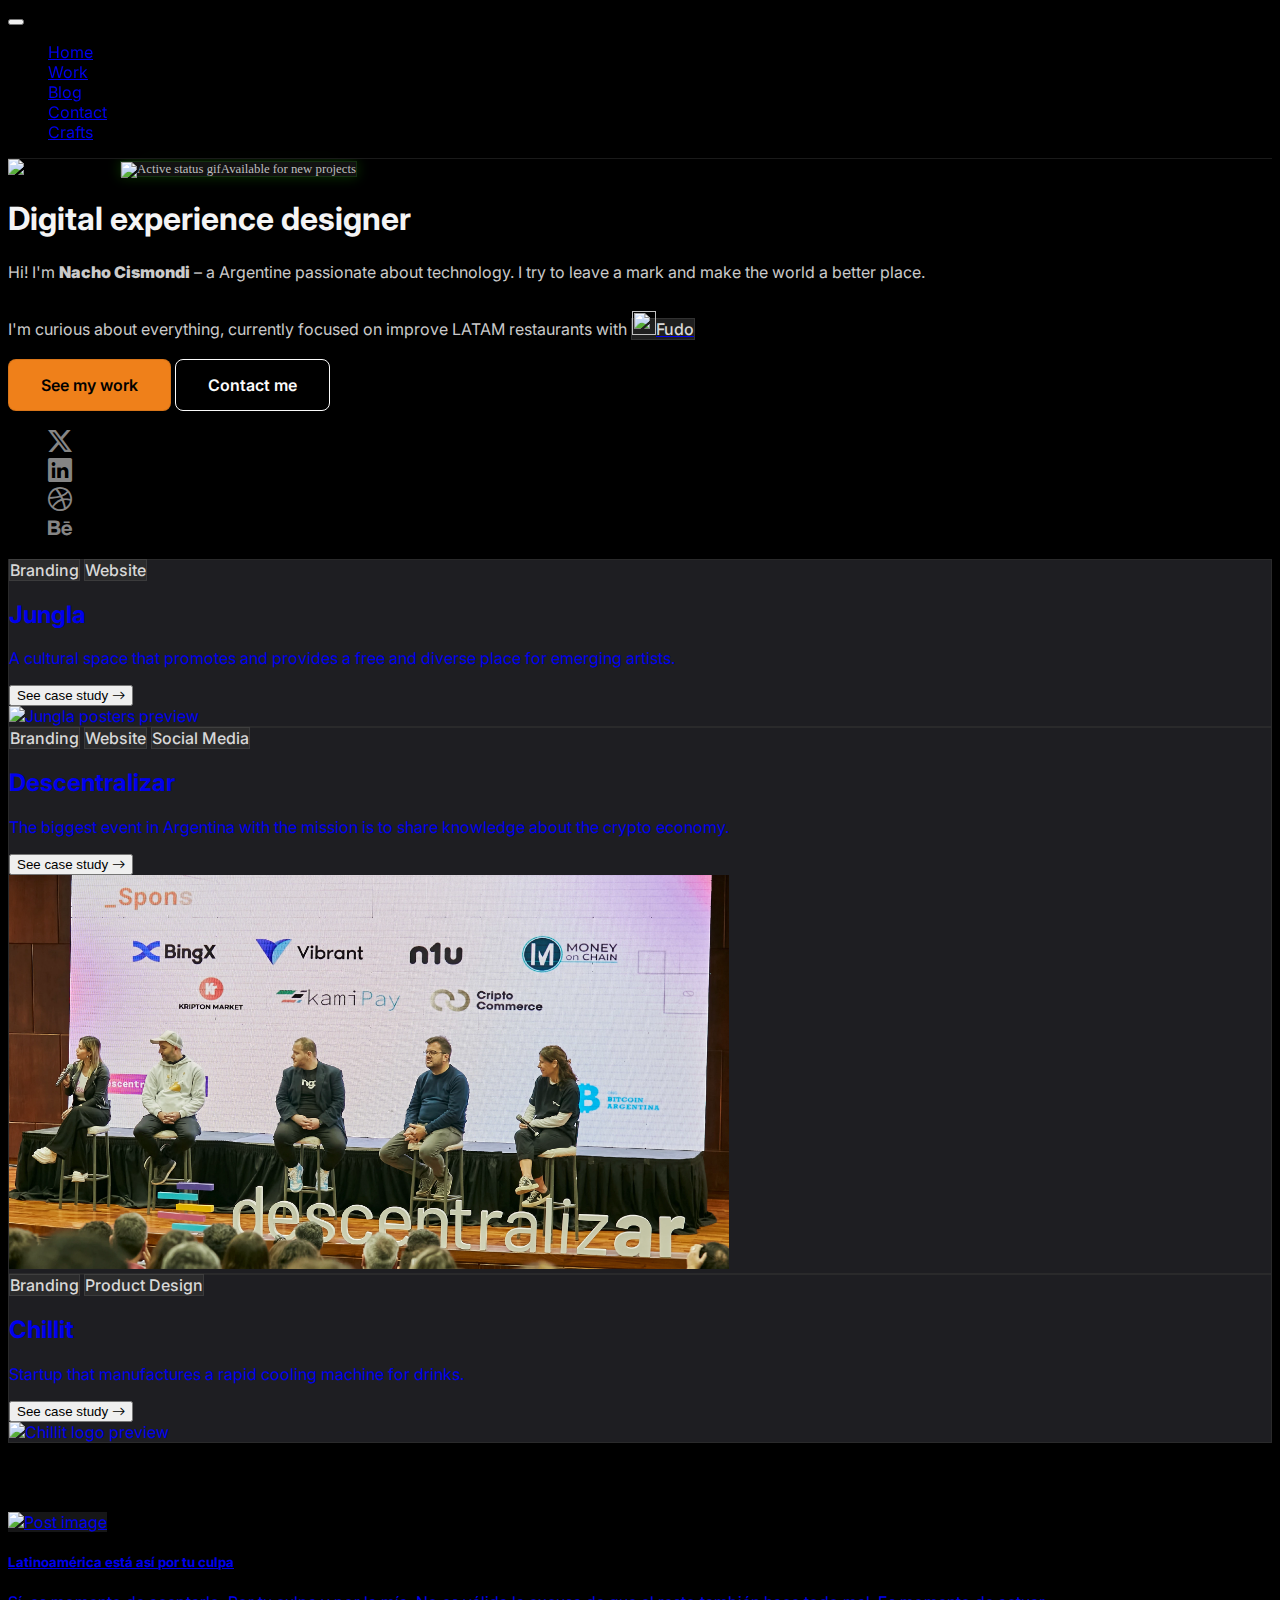
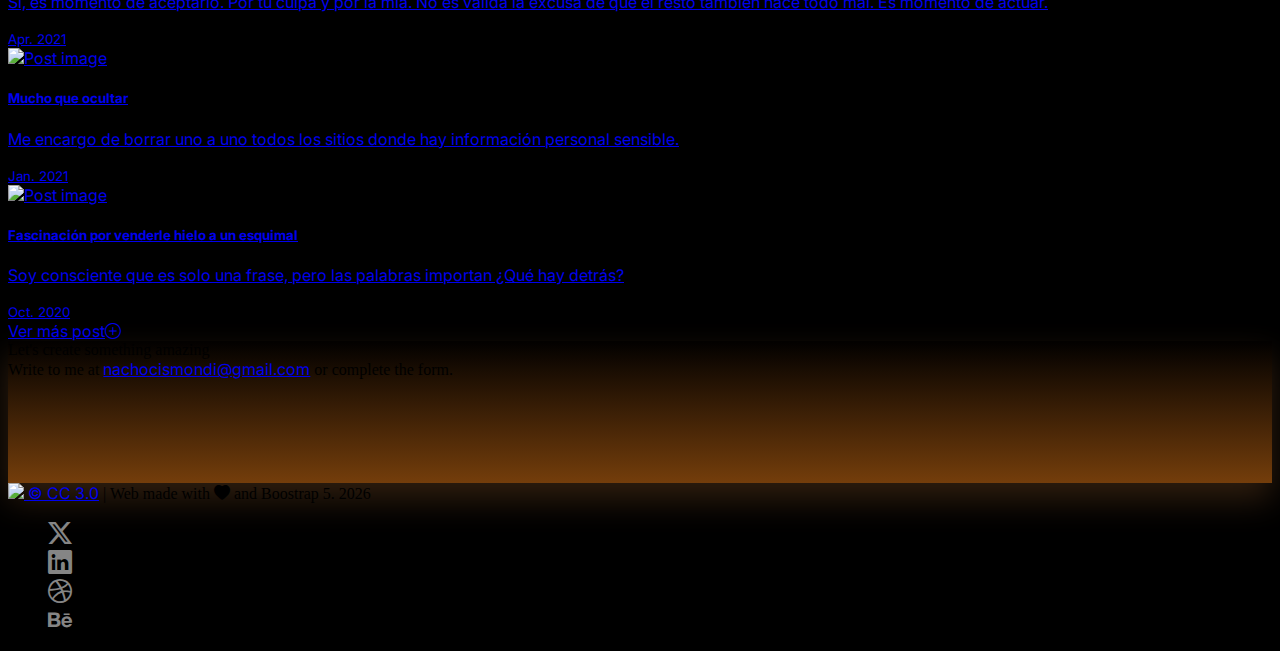
==== index.html @ 0c7e1529 "Add files via upload" ====
<!DOCTYPE html>
<html lang="en-US">
    <head>
        <meta charset="utf-8" hreflang="en"/>
        <meta name="viewport" content="width=device-width, initial-scale=1, shrink-to-fit=no" />
        <title>Nacho Cismondi - Digital experience designer</title>
        <meta name="description" content="Here are my most important works as a designer. Challenges are my weakness." />
        <meta name="author" content="Nacho Cismondi" />
        <meta name="copyright" content="Copyright owner"/>
        <meta name="keywords" content="ignacio cismondi, cismondi, argentine designer, #ef801a, design, portfolio, designer, digital"/>
        <meta name="robots" content="follow"/>
        <link rel="canonical" href="https://nachocismondi.com" />

        <!--
        * Main HTML
        * By nachocismondi.com. Powered by Boostrap 5.0
        * Cismondi Holdings -->

        <!-- Facebook Meta Tags -->
        <meta property="og:url" content="https://nachocismondi.com">
        <meta property="og:type" content="website">
        <meta property="og:title" content="Nacho Cismondi - Digital experience designer">
        <meta property="og:description" content="Here are my most important works as a designer. Challenges are my weakness.">
        <meta property="og:image" content="https://nachocismondi.com/assets/social-preview.webp">

        <!-- Twitter Meta Tags -->
        <meta name="twitter:card" content="summary_large_image">
        <meta property="twitter:domain" content="nachocismondi.com">
        <meta property="twitter:url" content="https://nachocismondi.com/">
        <meta name="twitter:title" content="Nacho Cismondi - Digital experience designer">
        <meta name="twitter:description" content="Here are my most important works as a designer. Challenges are my weakness.">
        <meta name="twitter:image" content="https://nachocismondi.com/assets/social-preview.webp">

        <!-- Favicon-->
        <link rel="icon" type="image/x-icon" href="assets/favicon.ico" />

        <!-- Bootstrap icons-->
        <link href="https://cdn.jsdelivr.net/npm/bootstrap-icons@1.11.3/font/bootstrap-icons.css" rel="stylesheet" />
        
        <!-- Main CSS-->
        <link href="css/style.css" rel="stylesheet" />

        <!-- Bootstrap CSS-->
        <link href="css/boostrap-styles.css" rel="stylesheet" />
        
        <!-- Google Fonts -->
        <link href="https://fonts.googleapis.com/css2?family=Inter:wght@100..900&display=swap" rel="stylesheet">

        <!-- CSS Animations -->
        <link rel="stylesheet" href="https://cdnjs.cloudflare.com/ajax/libs/animate.css/4.1.1/animate.min.css"/>

        <!-- Posthog script -->
        <script>
        !function(t,e){var o,n,p,r;e.__SV||(window.posthog=e,e._i=[],e.init=function(i,s,a){function g(t,e){var o=e.split(".");2==o.length&&(t=t[o[0]],e=o[1]),t[e]=function(){t.push([e].concat(Array.prototype.slice.call(arguments,0)))}}(p=t.createElement("script")).type="text/javascript",p.async=!0,p.src=s.api_host+"/static/array.js",(r=t.getElementsByTagName("script")[0]).parentNode.insertBefore(p,r);var u=e;for(void 0!==a?u=e[a]=[]:a="posthog",u.people=u.people||[],u.toString=function(t){var e="posthog";return"posthog"!==a&&(e+="."+a),t||(e+=" (stub)"),e},u.people.toString=function(){return u.toString(1)+".people (stub)"},o="capture identify alias people.set people.set_once set_config register register_once unregister opt_out_capturing has_opted_out_capturing opt_in_capturing reset isFeatureEnabled onFeatureFlags getFeatureFlag getFeatureFlagPayload reloadFeatureFlags group updateEarlyAccessFeatureEnrollment getEarlyAccessFeatures getActiveMatchingSurveys getSurveys onSessionId".split(" "),n=0;n<o.length;n++)g(u,o[n]);e._i.push([i,s,a])},e.__SV=1)}(document,window.posthog||[]);
        posthog.init('phc_WKkGTdRhMT3KPXayGdLbpa38yiOBy3oN4IDtMp8TYPx',{api_host:'https://eu.posthog.com'})
        </script>

    </head>

    <body id="home">
        <!-- Responsive navbar-->
        <nav class="navbar navbar-expand-lg navbar-dark fixed-top">
            <div class="container px-5">
                <button class="navbar-toggler" type="button" data-bs-toggle="collapse" data-bs-target="#navbarSupportedContent" aria-controls="navbarSupportedContent" aria-expanded="false" aria-label="Toggle navigation"><span class="navbar-toggler-icon"></span></button>
                <div class="collapse navbar-collapse justify-content-center" id="navbarSupportedContent">
                    <ul class="navbar-nav gap-4">
                        <li class="nav-item"> <a class="nav-link" aria-current="page" href="#home">Home</a></li>
                        <li class="nav-item"><a class="nav-link" href="#work">Work</a></li>
                        <li class="nav-item"><a class="nav-link" href="#blog">Blog</a></li>
                        <li class="nav-item"><a class="nav-link" href="#contact">Contact</a></li>
                        <li class="nav-item"><a class="nav-link" href="crafts.html">Crafts</a></li>
                    </ul>
                </div>
            </div>
        </nav>


    <!-- Hero -->
    <header class="bg-black pt-5 pb-3">
            <div class="container px-5">
                <div class="row gx-4 justify-content-center">
                    <div class="col-md-10 col-lg-7">
                    <div class="text-left mt-5 mb-3">

                        <div class="d-flex flex-row gap-4 d-sm-flex mb-4 animate__animated animate__fadeIn">
                            <img class="rounded-circle" width="40" height="40" src="assets/profile.webp" alt="Profile picture">
                            
                            <span class="chip-available badge d-flex align-items-center py-1 px-3 pe-3 rounded-pill"><img class="rounded-circle me-2" width="16" height="16" src="assets/available.gif" alt="Active status gif">Available for new projects</span>
                        </div>

                        <h1 class="display-6 fw-bolder mb-2 animate__animated animate__fadeIn animate__slow">Digital experience designer</h1>
                        
                        <p class="lead mt-3 mb-4 animate__animated animate__fadeIn animate__slower">Hi! I'm <strong>Nacho Cismondi</strong> – a Argentine passionate about technology. I try to leave a mark and make the world a better place.</br></br>I'm curious about everything, currently focused on improve LATAM restaurants with <a href="https://fu.do" target="blank"><span class="chip-main badge align-items-center rounded-pill"><img class="rounded me-2" width="24" height="24" src="https://fu.do/assets/img/icons/waiters-app-f2caf3b4.svg">Fudo</span></a>
                        </p>

                        <div class="d-grid gap-3 d-sm-flex justify-content-sm-left">
                            <a class="button-primary btn-lg px-4 me-sm-3 p-3 animate__animated animate__fadeIn animate__delay-1s" href="#work">See my work</a>
                            <a class="button-secondary btn-lg px-4 me-sm-3 p-3 animate__animated animate__fadeIn animate__delay-1s" href="#contact">Contact me</a>
                                
                        </div>

                        <div class="mt-4 d-flex flex-column flex-sm-row justify-content-between animate__animated animate__fadeIn animate__delay-1s" id="work">
                              <ul class="social-icons list-unstyled d-flex gap-4">
                                    <li><a href="https://twitter.com/nachocismondi" target="blank"><i class="bi bi-twitter-x"></i></a></li>
                                    <li><a href="https://www.linkedin.com/in/nachocismondi" target="blank"><i class="bi bi-linkedin"></i></a></li>
                                    <li><a href="https://dribbble.com/nachocismondi" target="blank"><i class="bi bi-dribbble"></i></a></li>
                                    <li><a href="https://www.behance.net/nachocismondi" target="blank"><i class="bi bi-behance"></i></a></li>
                              </ul>
                        </div>

                    </div>
                    </div>
                </div>
            </div>
    </header>


    <!-- Work section-->
    <section class="work bg-black pt-1 pb-3">

        <div class="container my-5 col-12 col-md-9 animate__animated animate__fadeIn animate__delay-1s">
            <a href="https://www.behance.net/gallery/94388553/Jungla-Branding-Web" target="blank">
                <div class="card-portfolio-two row p-3 pb-0 pe-lg-0 pt-lg-4 align-items-center rounded-3">
                    <div class="col-lg-6 p-3 pb-sm-5 p-lg-5 pt-lg-3">

                            <span class="chip-secondary badge rounded-pill mb-3">Branding</span>
                            <span class="chip-secondary badge rounded-pill mb-3">Website</span>

                        <h2 class="text-white">Jungla</h2>
                        <p class="text-white-50">A cultural space that promotes and provides a free and diverse place for emerging artists.</p>
                        <button class="button-tertiary btn bg-white d-inline-flex align-items-center" type="button">See case study <i class="bi bi-arrow-right ps-2"></i></button>

                    </div>

                    <div class="col-lg-5 offset-lg-1 p-0 overflow-hidden shadow-lg rounded-3">
                        <img class="rounded-lg-3" src="assets/jungla.webp" alt="Jungla posters preview" width="720">
                    </div>
                </div>
            </a>
        </div>

        <div class="container my-5 col-12 col-md-9">
            <a href="https://www.behance.net/gallery/192966467/Descentralizar-Branding-Web-Social-media" target="blank">
                <div class="card-portfolio-one row p-3 pb-0 pe-lg-0 pt-lg-4 align-items-center rounded-3">
                    <div class="col-lg-6 p-3 pb-sm-5 p-lg-5 pt-lg-3">

                            <span class="chip-secondary badge rounded-pill mb-3">Branding</span>
                            <span class="chip-secondary badge rounded-pill mb-3">Website</span>
                            <span class="chip-secondary badge rounded-pill mb-3">Social Media</span>

                        <h2 class="text-white">Descentralizar</h2>
                        <p class="text-white-50">The biggest event in Argentina with the mission is to share knowledge about the crypto economy.</p>
                        <button class="button-tertiary btn bg-white d-inline-flex align-items-center" type="button">See case study <i class="bi bi-arrow-right ps-2"></i></button>

                    </div>

                    <div class="col-lg-5 offset-lg-1 p-0 overflow-hidden shadow-lg rounded-3">
                        <img class="rounded-lg-3" src="assets/descentralizar.webp" alt="Descentralizar preview" width="720">
                    </div>
                </div>
            </a>
        </div>

        <div class="container my-5 col-12 col-md-9">
            <a href="https://www.behance.net/gallery/93870741/Chill-it" target="blank">
                <div class="card-portfolio-three row p-3 pb-0 pe-lg-0 pt-lg-4 align-items-center rounded-3">
                    <div class="col-lg-6 p-3 pb-sm-5 p-lg-5 pt-lg-3">

                            <span class="chip-secondary badge rounded-pill mb-3">Branding</span>
                            <span class="chip-secondary badge rounded-pill mb-3">Product Design</span>

                        <h2 class="text-white">Chillit</h2>
                        <p class="text-white-50">Startup that manufactures a rapid cooling machine for drinks.</p>
                        <button class="button-tertiary btn bg-white d-inline-flex align-items-center" type="button">See case study <i class="bi bi-arrow-right ps-2"></i></button>

                    </div>

                    <div class="col-lg-5 offset-lg-1 p-0 overflow-hidden shadow-lg rounded-3">
                        <img class="rounded-lg-3" src="assets/chillit.webp" alt="Chillit logo preview" width="720">
                    </div>
                </div>
            </a>
        </div>

    </section>

    <!-- Blog section-->
    <section class="bg-black py-5" id="blog">
        <div class="container col-lg-7 p-4 gap-5 py-md-5 align-items-center">

            <h2 class="display-8 text-white mb-3 text-center">Lastes posts</h2>
            <div class="first-post list-group justify-content-center">
                <a href="https://medium.com/nachocismondi/lationamerica-esta-asi-por-tu-culpa-803229490284" class="bg-black list-group-item list-group-item d-md-flex gap-4 py-4 rounded-3 my-2 border-dark" aria-current="true" target="blank">
                <img src="blog/lationamerica-esta-asi-por-tu-culpa/image-main.webp" width="64px" class="rounded mb-3 mb-md-0" alt="Post image">
                    <div class="d-md-flex gap-2 w-100 justify-content-between">
                        <div>
                            <h5 class="mb-1 text-white">Latinoamérica está así por tu culpa</h5>
                            <p class="mb-0 text-white-50 pb-3 pb-md-0">Sí, es momento de aceptarlo. Por tu culpa y por la mía. No es válida la excusa de que el resto también hace todo mal. Es momento de actuar.</p>
                        </div>
                            <small class="text-white-50 text-nowrap">Apr. 2021</small>
                    </div>
                </a>
            </div>


            <div class="list-post list-group justify-content-center">
                <a href="https://medium.com/nachocismondi/mucho-que-ocultar-5b85ef57cfa9" class="bg-black list-group-item list-group-item d-md-flex gap-4 py-4 rounded-3 my-2 border-dark" aria-current="true" target="blank">
                <img src="blog/mucho-que-ocultar/image-main.webp" width="64px" class="rounded mb-3 mb-md-0" alt="Post image">
                    <div class="d-md-flex gap-2 w-100 justify-content-between">
                        <div>
                            <h5 class="mb-1 text-white">Mucho que ocultar</h5>
                            <p class="mb-0 text-white-50 pb-3 pb-md-0">Me encargo de borrar uno a uno todos los sitios donde hay información personal sensible.</p>
                        </div>
                            <small class="text-white-50 text-nowrap">Jan. 2021</small>
                    </div>
                </a>
            </div>


            <div class="list-post list-group justify-content-center">
                <a href="https://medium.com/nachocismondi/fascinacion-por-vender-hielo-a-un-esquimal-e460b52831b7" class="bg-black list-group-item list-group-item d-md-flex gap-4 py-4 rounded-3 my-2 border-dark" aria-current="true" target="blank">
                <img src="blog/venderle-hielo-a-esquimal/image-main.webp" width="64px" class="rounded mb-3 mb-md-0" alt="Post image">
                    <div class="d-md-flex gap-2 w-100 justify-content-between">
                        <div>
                            <h5 class="mb-1 text-white">Fascinación por venderle hielo a un esquimal</h5>
                            <p class="mb-0 text-white-50 pb-3 pb-md-0">Soy consciente que es solo una frase, pero las palabras importan ¿Qué hay detrás?</p>
                        </div>
                            <small class="text-white-50 text-nowrap">Oct. 2020</small>
                    </div>
                </a>
            </div>

        </div>
            <div class="col text-center">
                <a id="contact" class="link-secondary text-secondary" href="https://medium.com/nachocismondi" target="blank">Ver más post<i class="bi bi-plus-circle ms-2"></i></a>
            </div>

    </section>

    <section class="contact">
        <div class="container col-lg-12 p-4 gap-4 py-5 align-items-center justify-content-center">
             <aside class="contact-cta rounded-3 p-4 p-sm-5 mb-5">
                        <div class="d-flex align-items-center justify-content-between flex-column flex-xl-row text-center text-xl-start">
                            <div class="mb-4 mb-xl-0">
                                <div class="fs-3 fw-bold text-white">Let's create something amazing</div>
                                <div class="text-white-50">Write to me at <a class="text-white-50" href="mailto:nachocismondi@gmail.com">nachocismondi@gmail.com</a> or complete the form.</div>
                        </div>
                            <div class="col-12 col-md-10 col-lg-6">
                            <iframe data-tally-src="https://tally.so/embed/nrAYxX?alignLeft=1&hideTitle=1&transparentBackground=1&dynamicHeight=1" loading="lazy" width="100%" height="100" frameborder="0" marginheight="0" marginwidth="0" title="Contact"></iframe><script>var d=document,w="https://tally.so/widgets/embed.js",v=function(){"undefined"!=typeof Tally?Tally.loadEmbeds():d.querySelectorAll("iframe[data-tally-src]:not([src])").forEach((function(e){e.src=e.dataset.tallySrc}))};if("undefined"!=typeof Tally)v();else if(d.querySelector('script[src="'+w+'"]')==null){var s=d.createElement("script");s.src=w,s.onload=v,s.onerror=v,d.body.appendChild(s);}</script>
                            <style type="text/css">.jrOEWo, .tally-powered {
    display: none !important;
}</style>

                            </div>
                        </div>
                </aside>
        </div>
    </section>


    <!-- Contact section-->
    <div class="container">
        <footer class="d-flex flex-wrap justify-content-between align-items-center py-3 my-4 border-top">

                <div class="col-md-10 d-flex align-items-center">
                  <a href="/" class="mb-3 me-3 mb-md-0 text-body-secondary text-decoration-none lh-1">
                    <img src="assets/logo.svg" height="48px">
                  </a>
                  <span class="mb-3 mb-md-0 text-white-50"><a href="https://creativecommons.org/licenses/by/3.0/" targer="blank" class="text-white-50">© CC 3.0</a> | Web made with <i class="bi bi-heart-fill"></i> and Boostrap 5. <script>document.write(new Date().getFullYear());</script>
                  </span>
                </div>

                <ul class="social-icons list-unstyled d-flex gap-4">
                    <li><a href="https://twitter.com/nachocismondi" target="blank"><i class="bi bi-twitter-x"></i></a></li>
                    <li><a href="https://www.linkedin.com/in/nachocismondi" target="blank"><i class="bi bi-linkedin"></i></a></li>
                    <li><a href="https://dribbble.com/nachocismondi" target="blank"><i class="bi bi-dribbble"></i></a></li>
                    <li><a href="https://www.behance.net/nachocismondi" target="blank"><i class="bi bi-behance"></i></a></li>
                </ul>

        </footer>
    </div>


        <!-- Core JS (with Popper)-->
        <script src="js/scripts.js"></script>

        <!-- Bootstrap core JS-->
        <script src="https://cdn.jsdelivr.net/npm/@popperjs/core@2.11.8/dist/umd/popper.min.js" integrity="sha384-I7E8VVD/ismYTF4hNIPjVp/Zjvgyol6VFvRkX/vR+Vc4jQkC+hVqc2pM8ODewa9r" crossorigin="anonymous"></script>

        <script src="https://cdn.jsdelivr.net/npm/bootstrap@5.3.2/dist/js/bootstrap.min.js" integrity="sha384-BBtl+eGJRgqQAUMxJ7pMwbEyER4l1g+O15P+16Ep7Q9Q+zqX6gSbd85u4mG4QzX+" crossorigin="anonymous"></script>

    </body>
</html>
---- css/style.css ----
@charset "UTF-8";

/*!
 * Main CSS
 * By nachocismondi.com
 * Cismondi Holdings
 */

h1, h2, h3, h4, h5, h6, p, a {
    font-family: 'Inter', sans-serif;
}

strong {
    font-weight: 900;
}

body {
    background-color: #000 !important;
}

/*! Menu style */
.navbar {
    backdrop-filter: blur(15px);
    -webkit-backdrop-filter: blur(15px);
    transform: translate3d(0, 0, 0);
    border-bottom: 1px solid rgba(255, 255, 255, .1);
    background-color: rgba(0, 0, 0, .7);
}

.chip-available {
    background: rgba(44, 44, 46, .4);
    border: 1px solid rgba(32, 166, 10, .2);
    -webkit-box-shadow: 0px 0px 13px 0px rgba(32, 166, 10, .3);
    -moz-box-shadow: 0px 0px 13px 0px rgba(32, 166, 10, .3);
    box-shadow: 0px 0px 13px 0px rgba(32, 166, 10, .3);
    font-size: 0.80em !important;
    color: #bebebe !important;
    font-weight: 500 !important;
}

.chip-main {
    background: rgba(52, 52, 52, .6);
    border: 1px solid rgba(152, 152, 152, .15);
    color: #d8d8d8 !important;
    font-weight: 500 !important;
    transition: background-color .3s ease-in-out;
}

.chip-main:hover {
    background: rgba(152, 152, 152, .4);
    transition: background-color .3s ease-in-out;
}

.chip-secondary {
    background: rgba(52, 52, 52, .6);
    border: 1px solid rgba(152, 152, 152, .15);
    color: #d8d8d8 !important;
    font-weight: 500 !important;
}

header h1 {
    color: #f4f4f5;
}

header p {
    color: #cacaca;
    line-height: 1.6;
}

.button-primary {
    background-color: #ef801a;
    border: 1px solid rgba(183, 100, 24, .4);
    color: #000;
    padding: 15px 32px;
    text-align: center;
    text-decoration: none;
    display: inline-block;
    font-size: 16px;
    border-radius: 8px;
    font-weight: 600;

  /*! Shadow style box-shadow: inset 0px 4px 4px 0px hsla(0,0%,100%,.2);n*/

    transition: color .8s ease-in-out,
                background-color .8s ease-in-out,
                border-color .8s ease-in-out,
                box-shadow .8s ease-in-out;
}


.button-primary:hover {
    background-color: #ff8b21;
    border: 1px solid rgba(183, 100, 24, .4);
    color: #000;
    text-decoration: none;
    box-shadow: inset 0px 4px 4px 0px hsla(0,0%,100%,.2);

    box-shadow: 0px 0px 32px 0px rgba(245, 156, 76, .5);
    -webkit-box-shadow: 0px 0px 32px 0px rgba(245, 156, 76, .5);
    -moz-box-shadow: 0px 0px 32px 0px rgba(245, 156, 76, .5);

    transition: color .3s ease-in-out,
                background-color .3s ease-in-out,
                border-color .3s ease-in-out,
                box-shadow .3s ease-in-out;          
}

.button-secondary {
    background-color: none;
    border: 1px solid #fbfbfb;
    color: #fbfbfb;
    font-weight: 600;
    padding: 15px 32px;
    text-align: center;
    text-decoration: none;
    display: inline-block;
    font-size: 1em;
    border-radius: 8px;
    transition: color .8s ease-in-out,
        background-color .8s ease-in-out,
        border-color .8s ease-in-out,
        box-shadow .8s ease-in-out;
}

.button-secondary:hover {
    background-color: #fbfbfb;
    border: 1px solid #f1f1f1;
    color: #000;
    font-weight: 600;
    padding: 15px 32px;
    text-align: center;
    text-decoration: none;
    display: inline-block;
    font-size: 1em;
    border-radius: 8px;
    transition: color .3s ease-in-out,
        background-color .3s ease-in-out,
        border-color .3s ease-in-out,
        box-shadow .3s ease-in-out;
    -webkit-box-shadow: 0px 0px 20px 0px rgba(152, 152, 152, .7);
    -moz-box-shadow: 0px 0px 20px 0px rgba(152, 152, 152, .7);
    box-shadow: 0px 0px 20px 0px rgba(152, 152, 152, .7);
}

.button-tertiary:hover {
    color: #212529 !important;
}

.card-quote {
    background-color: #ef801a !important;
    text-decoration: none;
    transition: box-shadow .8s ease-in-out;  
}

.card-quote:hover {
    background-color: #ef801a !important;
    text-decoration: none;
    box-shadow: inset 0px 4px 4px 0px hsla(0,0%,100%,.2);

    box-shadow: 0px 0px 32px 0px rgba(245, 156, 76, .5);
    -webkit-box-shadow: 0px 0px 32px 0px rgba(245, 156, 76, .5);
    -moz-box-shadow: 0px 0px 32px 0px rgba(245, 156, 76, .5);

    transition: box-shadow .3s ease-in-out;   
}

.work a {
    text-decoration: none;
}

.card-portfolio-one {
    background-color: #1e1e22;
    border: 1px solid #2a2a2b;
    transition: background-color .3s ease-in-out,
        box-shadow .8s ease-in-out,
        transform .8s ease-in-out,
        border .8s ease-in-out;
}

.card-portfolio-one:hover {
    background-color: #202225;
    border: 1px solid rgba(82, 44, 103, .3);
    transform: translate(0, -10px);
    transition: background-color .3s ease-in-out,
        box-shadow .3s ease-in-out,
        transform .3s ease-in-out,
        border .3s ease-in-out;
    -webkit-box-shadow: 0px 0px 20px 0px rgba(179, 57, 246, .2);
    -moz-box-shadow: 0px 0px 20px 0px rgba(179, 57, 246, .2);
    box-shadow: 0px 0px 32px 8px rgba(179, 57, 246, .2);
}

.card-portfolio-two {
    background-color: #1e1e22;
    border: 1px solid #2a2a2b;
    transition: background-color .3s ease-in-out,
        box-shadow .8s ease-in-out,
        transform .8s ease-in-out,
        border .8s ease-in-out;
}

.card-portfolio-two:hover {
    background-color: #202225;
    border: 1px solid rgba(116, 34, 23, .2);
    transform: translate(0, -10px);
    transition: background-color .3s ease-in-out,
        box-shadow .3s ease-in-out,
        transform .3s ease-in-out,
        border .3s ease-in-out;
    -webkit-box-shadow: 0px 0px 20px 0px rgba(225, 53, 29, .2);
    -moz-box-shadow: 0px 0px 20px 0px rgba(225, 53, 29, .2);
    box-shadow: 0px 0px 32px 8px rgba(225, 53, 29, .2);
}

.card-portfolio-three {
    background-color: #1e1e22;
    border: 1px solid #2a2a2b;
    transition: background-color .3s ease-in-out,
        box-shadow .8s ease-in-out,
        transform .8s ease-in-out,
        border .8s ease-in-out;
}

.card-portfolio-three:hover {
    background-color: #202225;
    border: 1px solid rgba(20, 67, 109, .3);
    transform: translate(0, -10px);
    transition: background-color .3s ease-in-out,
        box-shadow .3s ease-in-out,
        transform .3s ease-in-out,
        border .3s ease-in-out;
    -webkit-box-shadow: 0px 0px 20px 0px rgba(10, 175, 152, .2);
    -moz-box-shadow: 0px 0px 20px 0px rgba(199, 175, 152, .2);
    box-shadow: 0px 0px 32px 8px rgb(44, 144, 218, .2);
}

.social-icons a {
    color: #858585 !important;
    font-size: 1.5rem;
    transition: color .8s ease-in-out;
}

.social-icons a:hover {
    color: #f1f1f1 !important;
    font-size: 1.5rem;
    transition: color .3s ease-in-out;
}


/*! Blog list */
.first-post a {
    background-color: #161617 !important;
    transition: background-color .3s ease-in-out;
}

.first-post a:hover {
    background-color: #202023 !important;
    transition: background-color .3s ease-in-out;
}

.first-post img {
width: 64px; 
height: 64px; 
object-fit: cover;
object-position: 50% 25%; 
}

.list-post a {
    background-color: #000 !important;
    transition: background-color .3s ease-in-out;
}

.list-post a:hover {
    background-color: #202023 !important;
    transition: background-color .3s ease-in-out;
}

.list-post img {
width: 64px; 
height: 64px; 
object-fit: cover;
object-position: 50% 25%; 
}


/*! Blog post */
.rounded-img {
border-radius: 15px;
}

.highlight {
background-color: #ffcc00;
font-weight: bold;
}

.post-content {
padding: 20px;
}

.contact-cta {
background: rgb(3,1,0);
background: linear-gradient(180deg, rgba(3,1,0,1) 1%, rgba(145,77,14,.8) 100%);
box-shadow: 0px 16px 32px 0px rgba(245, 156, 76, .2);
-webkit-box-shadow: 0px 16px 32px 0px rgba(245, 156, 76, .2);
-moz-box-shadow: 0px 16px 32px 0px rgba(245, 156, 76, .2);
}
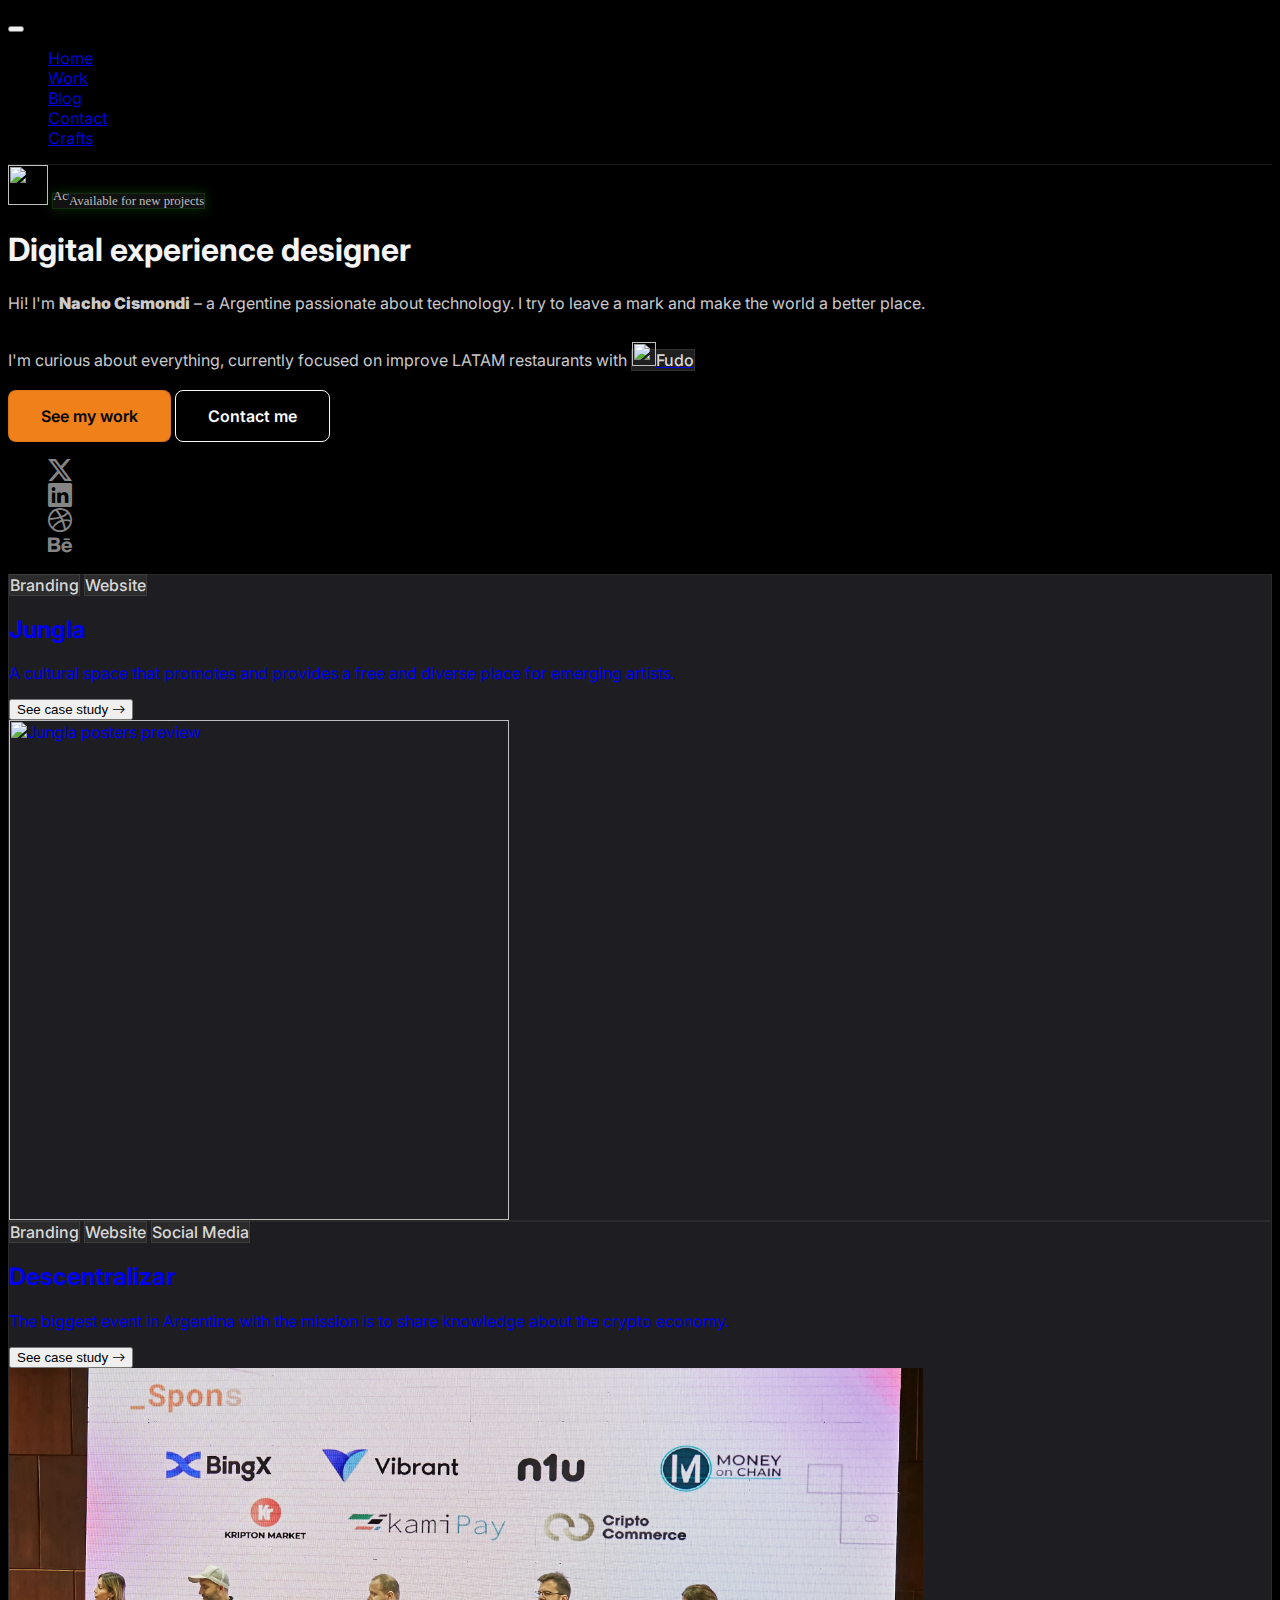
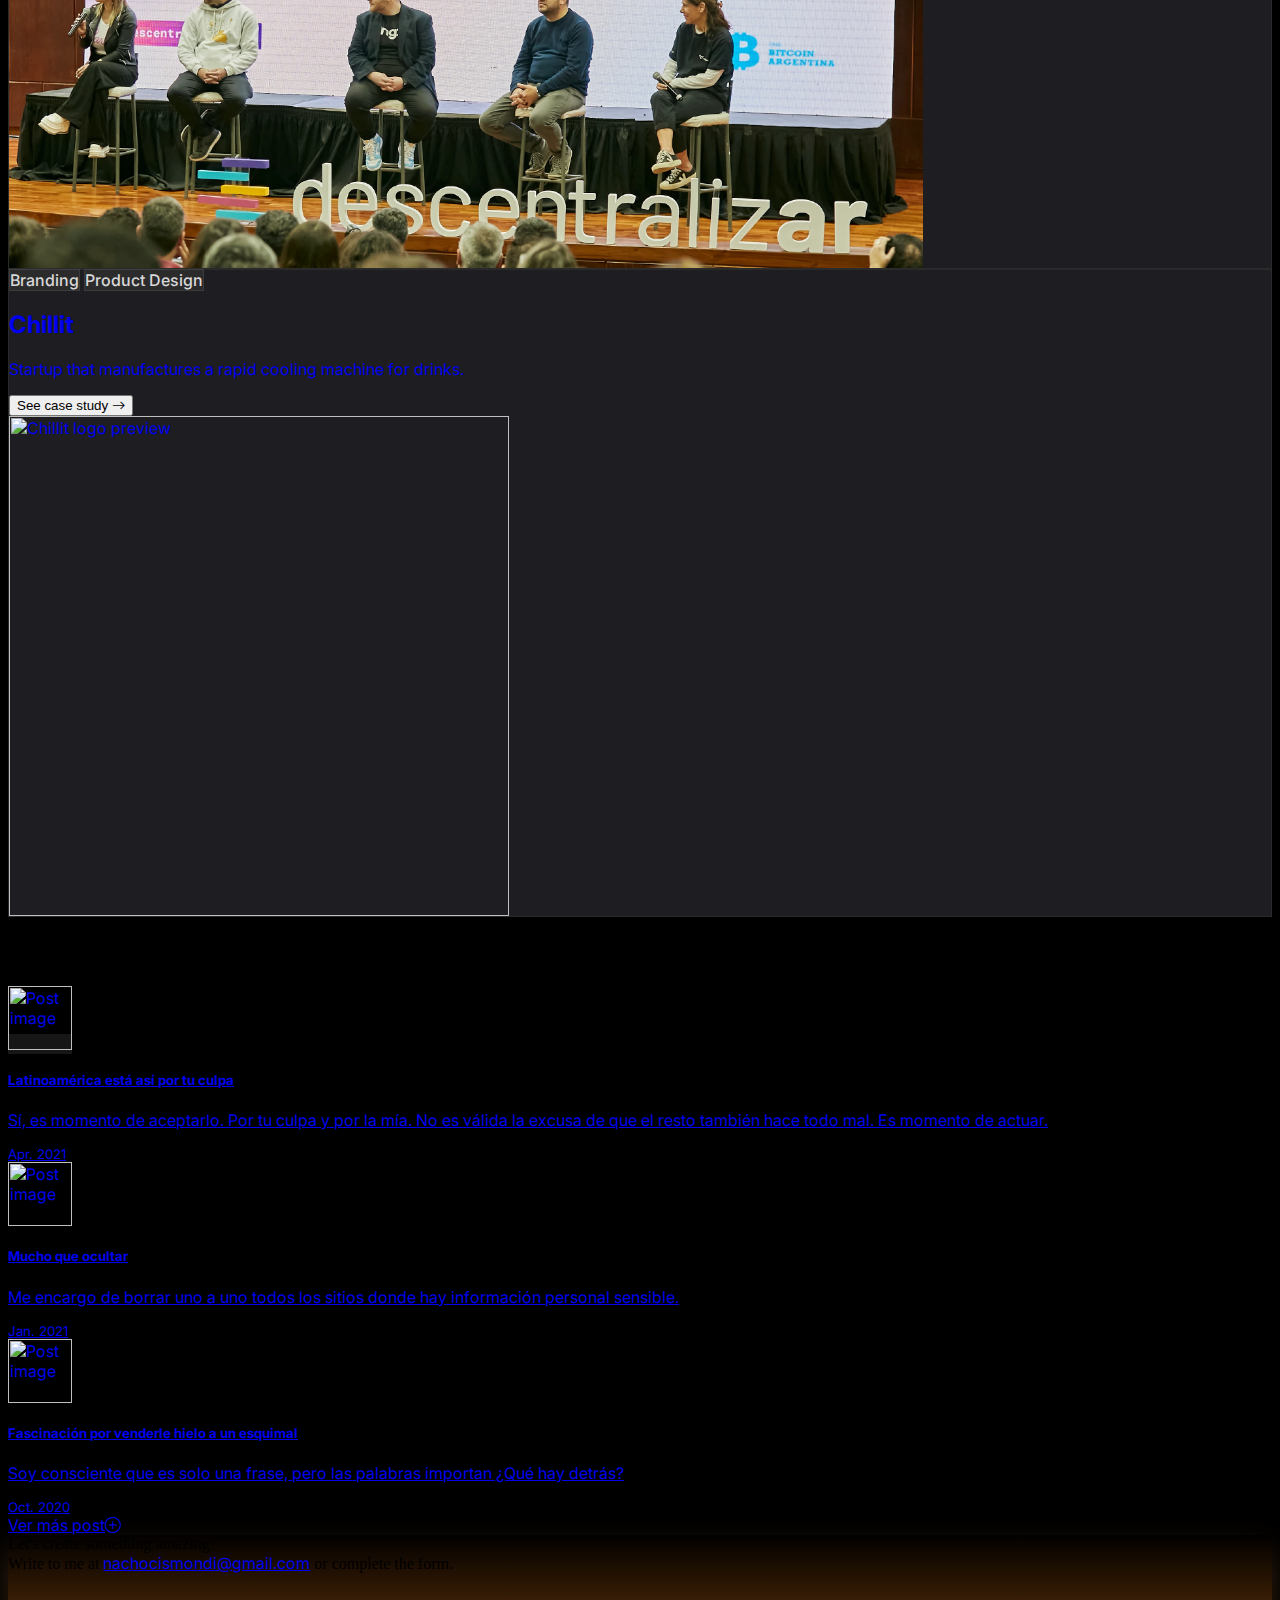
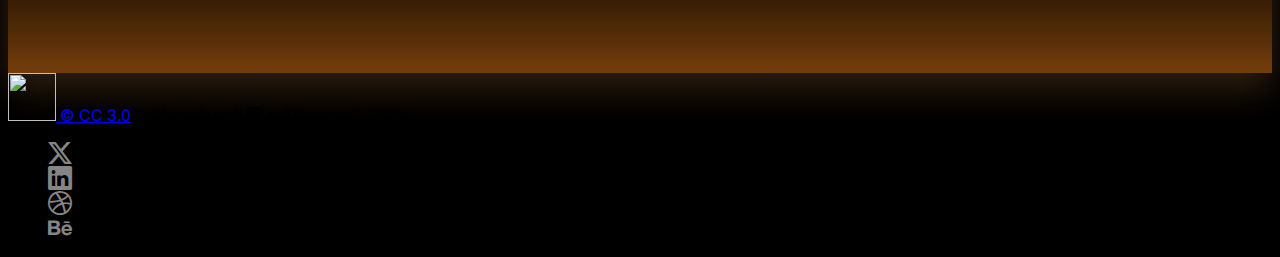
==== commit ec3584dd: "Add files via upload" ====
--- a/index.html
+++ b/index.html
@@ -1,4 +1,4 @@
-<!DOCTYPE html>
+x|x|<!DOCTYPE html>
 <html lang="en-US">
     <head>
         <meta charset="utf-8" hreflang="en"/>
@@ -79,7 +79,7 @@
     <header class="bg-black pt-5 pb-3">
             <div class="container px-5">
                 <div class="row gx-4 justify-content-center">
-                    <div class="col-md-10 col-lg-7">
+                    <div class="col-md-10 col-lg-10 col-xl-7">
                     <div class="text-left mt-5 mb-3">
 
                         <div class="d-flex flex-row gap-4 d-sm-flex mb-4 animate__animated animate__fadeIn">
@@ -118,10 +118,10 @@
     <!-- Work section-->
     <section class="work bg-black pt-1 pb-3">
 
-        <div class="container my-5 col-12 col-md-9 animate__animated animate__fadeIn animate__delay-1s">
+        <div class="container my-5 col-12 col-lg-12 animate__animated animate__fadeIn animate__delay-1s">
             <a href="https://www.behance.net/gallery/94388553/Jungla-Branding-Web" target="blank">
-                <div class="card-portfolio-two row p-3 pb-0 pe-lg-0 pt-lg-4 align-items-center rounded-3">
-                    <div class="col-lg-6 p-3 pb-sm-5 p-lg-5 pt-lg-3">
+                <div class="card-portfolio-two row p-3 pb-0 pe-lg-0 p-lg-4 align-items-center rounded-3">
+                    <div class="col-lg-5 p-3 pb-sm-5 p-lg-5 pt-lg-3">
 
                             <span class="chip-secondary badge rounded-pill mb-3">Branding</span>
                             <span class="chip-secondary badge rounded-pill mb-3">Website</span>
@@ -132,17 +132,17 @@
 
                     </div>
 
-                    <div class="col-lg-5 offset-lg-1 p-0 overflow-hidden shadow-lg rounded-3">
-                        <img class="rounded-lg-3" src="assets/jungla.webp" alt="Jungla posters preview" width="720">
+                    <div class="col-lg-7 p-0 overflow-hidden shadow-lg rounded-3">
+                        <img class="rounded-lg-3" src="assets/jungla.webp" alt="Jungla posters preview" height="500">
                     </div>
                 </div>
             </a>
         </div>
 
-        <div class="container my-5 col-12 col-md-9">
+        <div class="container my-5 col-12 col-lg-12">
             <a href="https://www.behance.net/gallery/192966467/Descentralizar-Branding-Web-Social-media" target="blank">
-                <div class="card-portfolio-one row p-3 pb-0 pe-lg-0 pt-lg-4 align-items-center rounded-3">
-                    <div class="col-lg-6 p-3 pb-sm-5 p-lg-5 pt-lg-3">
+                <div class="card-portfolio-one row p-3 pb-0 pe-lg-0 p-lg-4 align-items-center rounded-3">
+                    <div class="col-lg-5 p-3 pb-sm-5 p-lg-5 pt-lg-3">
 
                             <span class="chip-secondary badge rounded-pill mb-3">Branding</span>
                             <span class="chip-secondary badge rounded-pill mb-3">Website</span>
@@ -154,16 +154,16 @@
 
                     </div>
 
-                    <div class="col-lg-5 offset-lg-1 p-0 overflow-hidden shadow-lg rounded-3">
-                        <img class="rounded-lg-3" src="assets/descentralizar.webp" alt="Descentralizar preview" width="720">
+                    <div class="col-lg-7 p-0 overflow-hidden shadow-lg rounded-3">
+                        <img class="rounded-lg-3" src="assets/descentralizar.webp" alt="Descentralizar preview" height="500" style="object-fit: cover;">
                     </div>
                 </div>
             </a>
         </div>
 
-        <div class="container my-5 col-12 col-md-9">
+        <div class="container my-5 col-12 col-lg-12">
             <a href="https://www.behance.net/gallery/93870741/Chill-it" target="blank">
-                <div class="card-portfolio-three row p-3 pb-0 pe-lg-0 pt-lg-4 align-items-center rounded-3">
+                <div class="card-portfolio-three row p-3 pb-0 pe-lg-0 p-lg-4 align-items-center rounded-3">
                     <div class="col-lg-6 p-3 pb-sm-5 p-lg-5 pt-lg-3">
 
                             <span class="chip-secondary badge rounded-pill mb-3">Branding</span>
@@ -175,8 +175,8 @@
 
                     </div>
 
-                    <div class="col-lg-5 offset-lg-1 p-0 overflow-hidden shadow-lg rounded-3">
-                        <img class="rounded-lg-3" src="assets/chillit.webp" alt="Chillit logo preview" width="720">
+                    <div class="col-lg-7 p-0 overflow-hidden shadow-lg rounded-3">
+                        <img class="rounded-lg-3" src="assets/chillit.webp" alt="Chillit logo preview" height="500">
                     </div>
                 </div>
             </a>
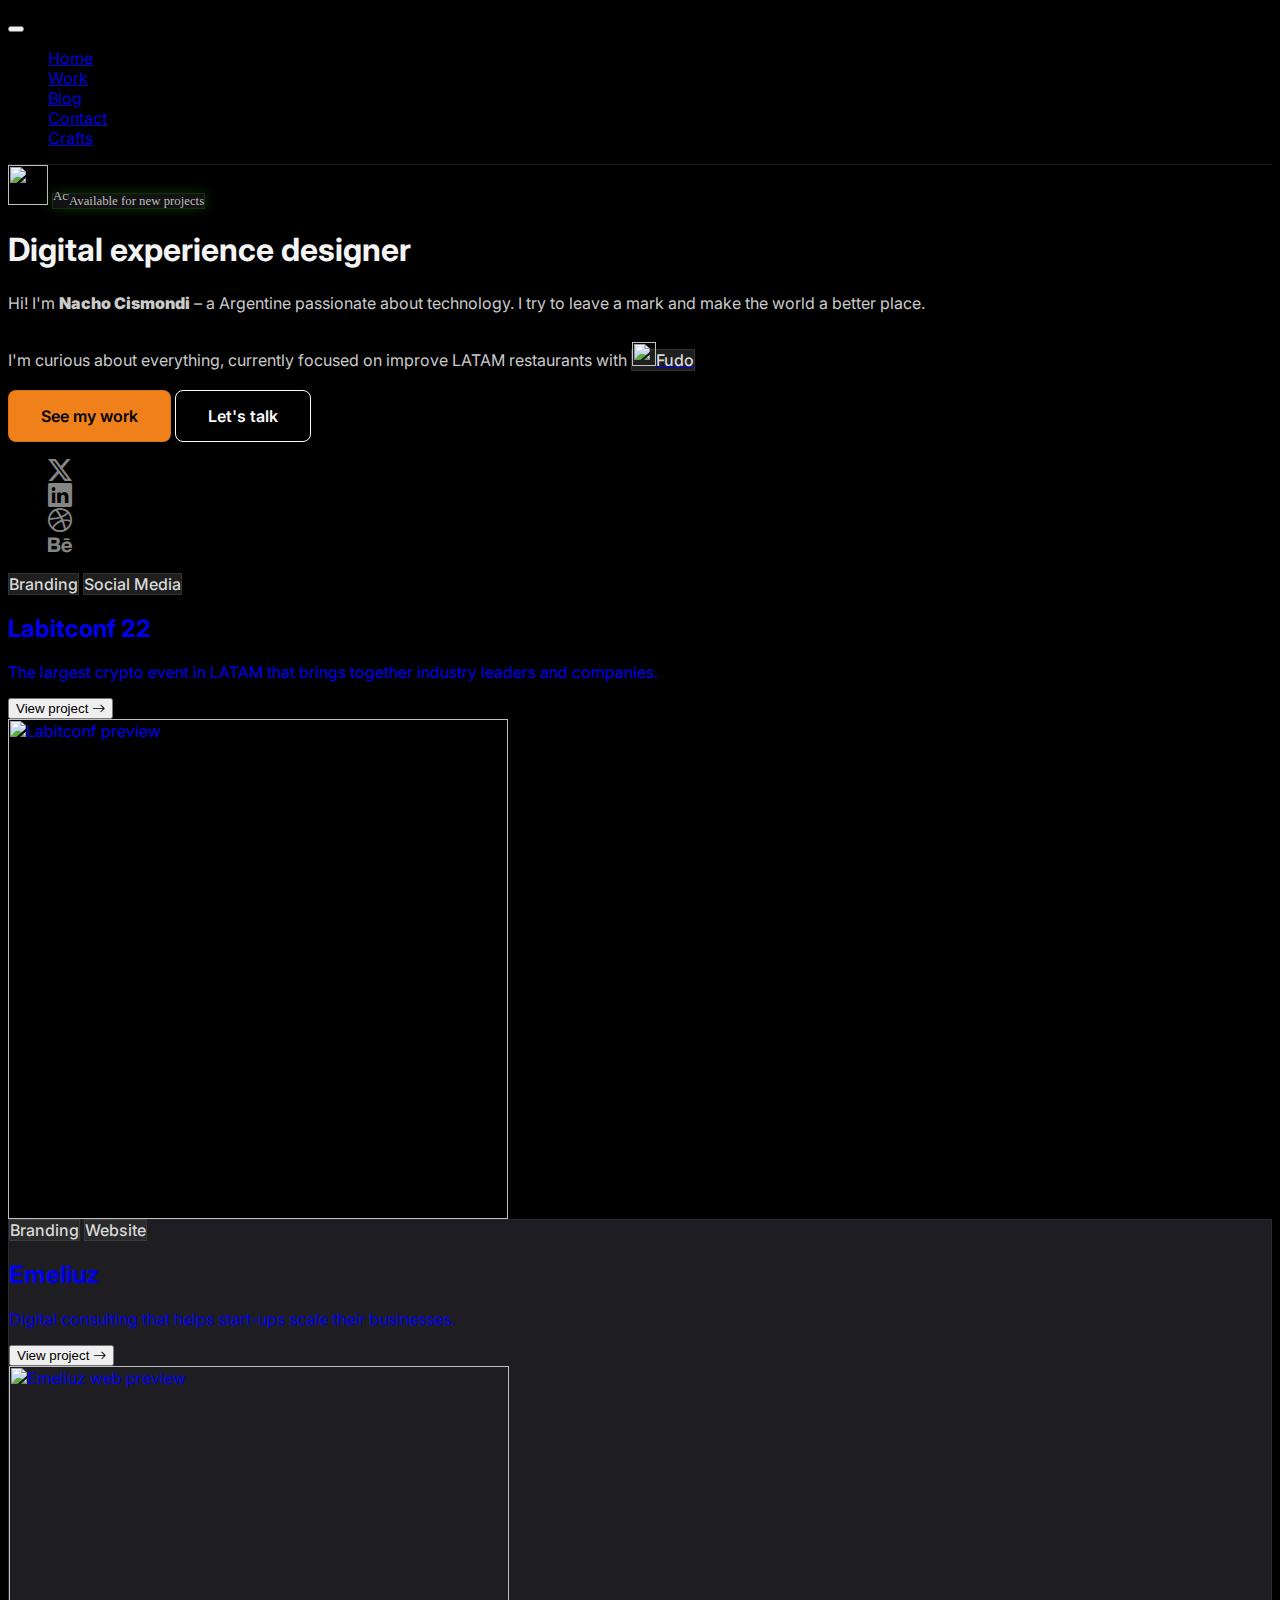
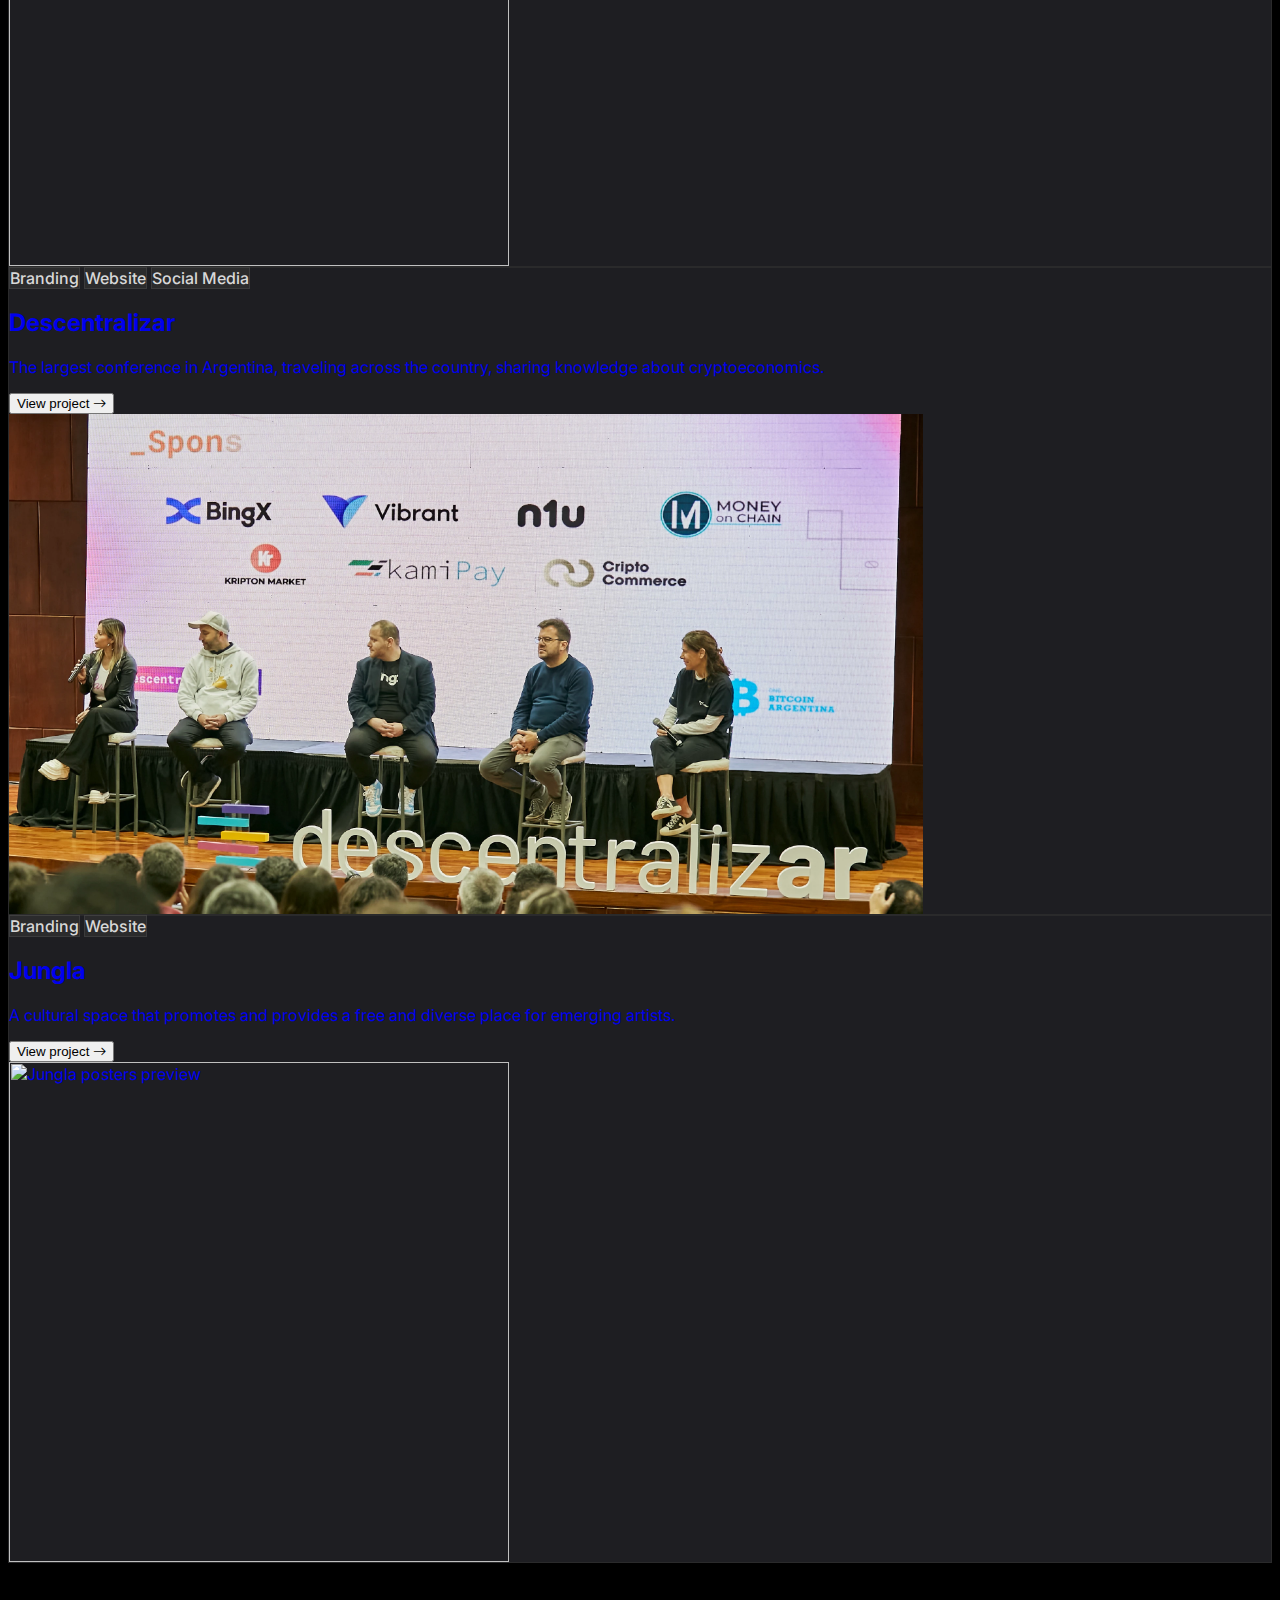
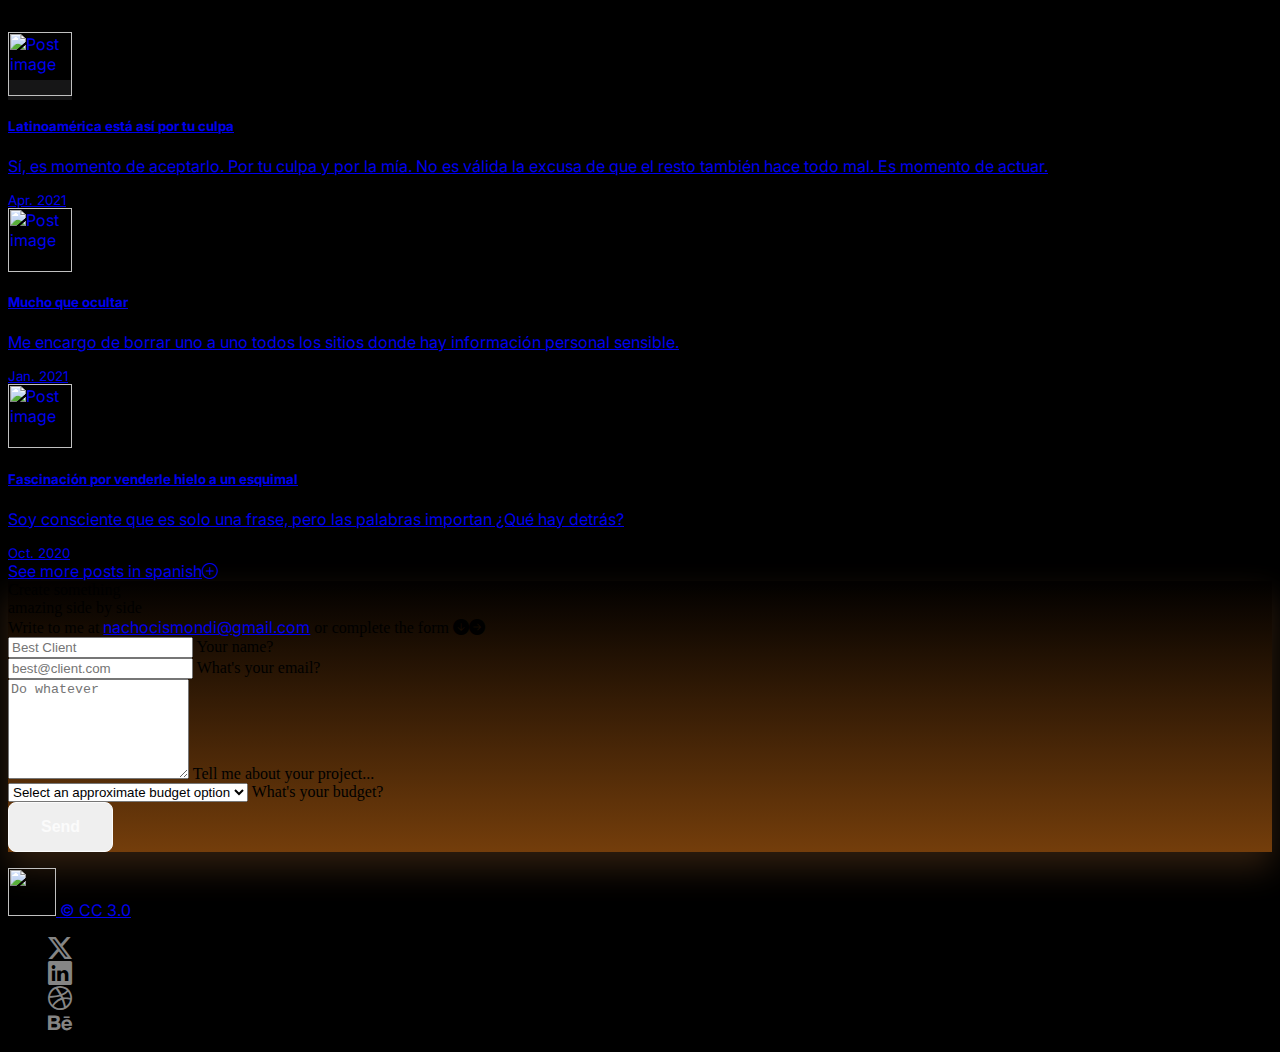
==== commit 05460d10: "Add files via upload" ====
--- a/index.html
+++ b/index.html
@@ -1,4 +1,4 @@
-x|x|<!DOCTYPE html>
+Follow the white rabbit<!DOCTYPE html>
 <html lang="en-US">
     <head>
         <meta charset="utf-8" hreflang="en"/>
@@ -21,7 +21,7 @@
         <meta property="og:type" content="website">
         <meta property="og:title" content="Nacho Cismondi - Digital experience designer">
         <meta property="og:description" content="Here are my most important works as a designer. Challenges are my weakness.">
-        <meta property="og:image" content="https://nachocismondi.com/assets/social-preview.webp">
+        <meta property="og:image" content="http://nachocismondi.com/assets/social-preview.webp">
 
         <!-- Twitter Meta Tags -->
         <meta name="twitter:card" content="summary_large_image">
@@ -29,7 +29,7 @@
         <meta property="twitter:url" content="https://nachocismondi.com/">
         <meta name="twitter:title" content="Nacho Cismondi - Digital experience designer">
         <meta name="twitter:description" content="Here are my most important works as a designer. Challenges are my weakness.">
-        <meta name="twitter:image" content="https://nachocismondi.com/assets/social-preview.webp">
+        <meta name="twitter:image" content="http://nachocismondi.com/assets/social-preview.webp">
 
         <!-- Favicon-->
         <link rel="icon" type="image/x-icon" href="assets/favicon.ico" />
@@ -58,6 +58,7 @@
     </head>
 
     <body id="home">
+
         <!-- Responsive navbar-->
         <nav class="navbar navbar-expand-lg navbar-dark fixed-top">
             <div class="container px-5">
@@ -95,7 +96,7 @@
 
                         <div class="d-grid gap-3 d-sm-flex justify-content-sm-left">
                             <a class="button-primary btn-lg px-4 me-sm-3 p-3 animate__animated animate__fadeIn animate__delay-1s" href="#work">See my work</a>
-                            <a class="button-secondary btn-lg px-4 me-sm-3 p-3 animate__animated animate__fadeIn animate__delay-1s" href="#contact">Contact me</a>
+                            <a class="button-secondary btn-lg px-4 me-sm-3 p-3 animate__animated animate__fadeIn animate__delay-1s" href="#contact">Let's talk</a>
                                 
                         </div>
 
@@ -119,21 +120,42 @@
     <section class="work bg-black pt-1 pb-3">
 
         <div class="container my-5 col-12 col-lg-12 animate__animated animate__fadeIn animate__delay-1s">
-            <a href="https://www.behance.net/gallery/94388553/Jungla-Branding-Web" target="blank">
-                <div class="card-portfolio-two row p-3 pb-0 pe-lg-0 p-lg-4 align-items-center rounded-3">
+            <a href="https://www.behance.net/gallery/193608933/LABITCONF-22" target="blank">
+                <div class="card-portfolio-four row p-3 pb-0 pe-lg-0 p-lg-4 align-items-center rounded-3">
+                    <div class="col-lg-5 p-3 pb-sm-5 p-lg-5 pt-lg-3">
+
+                            <span class="chip-secondary badge rounded-pill mb-3">Branding</span>
+                            <span class="chip-secondary badge rounded-pill mb-3">Social Media</span>
+
+                        <h2 class="text-white">Labitconf 22</h2>
+                        <p class="text-white-50">The largest crypto event in LATAM that brings together industry leaders and companies.</p>
+                        <button class="button-tertiary btn bg-white d-inline-flex align-items-center" type="button">View project <i class="bi bi-arrow-right ps-2"></i></button>
+
+                    </div>
+
+                    <div class="col-lg-7 p-0 overflow-hidden shadow-lg rounded-3">
+                        <img class="rounded-lg-3" src="assets/labitconf.webp" alt="Labitconf preview" height="500">
+                    </div>
+                </div>
+            </a>
+        </div>
+
+        <div class="container my-5 col-12 col-lg-12">
+            <a href="https://www.behance.net/gallery/115589639/emeliuz-Branding-Web" target="blank">
+                <div class="card-portfolio-three row p-3 pb-0 pe-lg-0 p-lg-4 align-items-center rounded-3">
                     <div class="col-lg-5 p-3 pb-sm-5 p-lg-5 pt-lg-3">
 
                             <span class="chip-secondary badge rounded-pill mb-3">Branding</span>
                             <span class="chip-secondary badge rounded-pill mb-3">Website</span>
 
-                        <h2 class="text-white">Jungla</h2>
-                        <p class="text-white-50">A cultural space that promotes and provides a free and diverse place for emerging artists.</p>
-                        <button class="button-tertiary btn bg-white d-inline-flex align-items-center" type="button">See case study <i class="bi bi-arrow-right ps-2"></i></button>
+                        <h2 class="text-white">Emeliuz</h2>
+                        <p class="text-white-50">Digital consulting that helps start-ups scale their businesses.</p>
+                        <button class="button-tertiary btn bg-white d-inline-flex align-items-center" type="button">View project <i class="bi bi-arrow-right ps-2"></i></button>
 
                     </div>
 
                     <div class="col-lg-7 p-0 overflow-hidden shadow-lg rounded-3">
-                        <img class="rounded-lg-3" src="assets/jungla.webp" alt="Jungla posters preview" height="500">
+                        <img class="rounded-lg-3" src="assets/emeliuz.webp" alt="Emeliuz web preview" height="500">
                     </div>
                 </div>
             </a>
@@ -149,8 +171,8 @@
                             <span class="chip-secondary badge rounded-pill mb-3">Social Media</span>
 
                         <h2 class="text-white">Descentralizar</h2>
-                        <p class="text-white-50">The biggest event in Argentina with the mission is to share knowledge about the crypto economy.</p>
-                        <button class="button-tertiary btn bg-white d-inline-flex align-items-center" type="button">See case study <i class="bi bi-arrow-right ps-2"></i></button>
+                        <p class="text-white-50">The largest conference in Argentina, traveling across the country, sharing knowledge about cryptoeconomics.</p>
+                        <button class="button-tertiary btn bg-white d-inline-flex align-items-center" type="button">View project <i class="bi bi-arrow-right ps-2"></i></button>
 
                     </div>
 
@@ -162,21 +184,21 @@
         </div>
 
         <div class="container my-5 col-12 col-lg-12">
-            <a href="https://www.behance.net/gallery/93870741/Chill-it" target="blank">
-                <div class="card-portfolio-three row p-3 pb-0 pe-lg-0 p-lg-4 align-items-center rounded-3">
-                    <div class="col-lg-6 p-3 pb-sm-5 p-lg-5 pt-lg-3">
+            <a href="https://www.behance.net/gallery/94388553/Jungla-Branding-Web" target="blank">
+                <div class="card-portfolio-two row p-3 pb-0 pe-lg-0 p-lg-4 align-items-center rounded-3">
+                    <div class="col-lg-5 p-3 pb-sm-5 p-lg-5 pt-lg-3">
 
                             <span class="chip-secondary badge rounded-pill mb-3">Branding</span>
-                            <span class="chip-secondary badge rounded-pill mb-3">Product Design</span>
-
-                        <h2 class="text-white">Chillit</h2>
-                        <p class="text-white-50">Startup that manufactures a rapid cooling machine for drinks.</p>
-                        <button class="button-tertiary btn bg-white d-inline-flex align-items-center" type="button">See case study <i class="bi bi-arrow-right ps-2"></i></button>
+                            <span class="chip-secondary badge rounded-pill mb-3">Website</span>
+
+                        <h2 class="text-white">Jungla</h2>
+                        <p class="text-white-50">A cultural space that promotes and provides a free and diverse place for emerging artists.</p>
+                        <button class="button-tertiary btn bg-white d-inline-flex align-items-center" type="button">View project <i class="bi bi-arrow-right ps-2"></i></button>
 
                     </div>
 
                     <div class="col-lg-7 p-0 overflow-hidden shadow-lg rounded-3">
-                        <img class="rounded-lg-3" src="assets/chillit.webp" alt="Chillit logo preview" height="500">
+                        <img class="rounded-lg-3" src="assets/jungla.webp" alt="Jungla posters preview" height="500">
                     </div>
                 </div>
             </a>
@@ -185,7 +207,7 @@
     </section>
 
     <!-- Blog section-->
-    <section class="bg-black py-5" id="blog">
+    <section class="bg-black py-5 my-5" id="blog">
         <div class="container col-lg-7 p-4 gap-5 py-md-5 align-items-center">
 
             <h2 class="display-8 text-white mb-3 text-center">Lastes posts</h2>
@@ -232,54 +254,109 @@
 
         </div>
             <div class="col text-center">
-                <a id="contact" class="link-secondary text-secondary" href="https://medium.com/nachocismondi" target="blank">Ver más post<i class="bi bi-plus-circle ms-2"></i></a>
+                <a id="contact" class="link-secondary text-secondary" href="https://medium.com/nachocismondi" target="blank">See more posts in spanish<i class="bi bi-plus-circle ms-2"></i></a>
             </div>
 
     </section>
 
-    <section class="contact">
-        <div class="container col-lg-12 p-4 gap-4 py-5 align-items-center justify-content-center">
-             <aside class="contact-cta rounded-3 p-4 p-sm-5 mb-5">
-                        <div class="d-flex align-items-center justify-content-between flex-column flex-xl-row text-center text-xl-start">
-                            <div class="mb-4 mb-xl-0">
-                                <div class="fs-3 fw-bold text-white">Let's create something amazing</div>
-                                <div class="text-white-50">Write to me at <a class="text-white-50" href="mailto:nachocismondi@gmail.com">nachocismondi@gmail.com</a> or complete the form.</div>
-                        </div>
-                            <div class="col-12 col-md-10 col-lg-6">
-                            <iframe data-tally-src="https://tally.so/embed/nrAYxX?alignLeft=1&hideTitle=1&transparentBackground=1&dynamicHeight=1" loading="lazy" width="100%" height="100" frameborder="0" marginheight="0" marginwidth="0" title="Contact"></iframe><script>var d=document,w="https://tally.so/widgets/embed.js",v=function(){"undefined"!=typeof Tally?Tally.loadEmbeds():d.querySelectorAll("iframe[data-tally-src]:not([src])").forEach((function(e){e.src=e.dataset.tallySrc}))};if("undefined"!=typeof Tally)v();else if(d.querySelector('script[src="'+w+'"]')==null){var s=d.createElement("script");s.src=w,s.onload=v,s.onerror=v,d.body.appendChild(s);}</script>
-                            <style type="text/css">.jrOEWo, .tally-powered {
-    display: none !important;
-}</style>
-
-                            </div>
-                        </div>
-                </aside>
-        </div>
+
+    <!-- Contact section -->
+    <section class="contact my-5 py-5">
+
+    <div class="container contact-cta rounded-3 my-5">
+        <div class="row px-sm-2 px-md-3 px-lg-5 py-5">
+
+            <div class="col-11 col-md-10 col-lg-6 p-2 mb-3 justify-content-center">
+                <div class="h1 fw-bold text-white">Create something</br> amazing side by side</div>
+                <div class="h4 text-white text-opacity-75">Write to me at <a class="text-white text-opacity-75" href="mailto:nachocismondi@gmail.com">nachocismondi@gmail.com</a> or complete the form <i class="bi bi-arrow-down-circle-fill d-lg-none"></i><i class="bi bi-arrow-right-circle-fill d-none d-lg-block"></i></div>
+            </div>
+
+            <div class="col-12 col-md-10 col-lg-6">
+
+                <!-- Contact form -->
+                <div id="form">
+                    <form action="https://docs.google.com/forms/d/e/1FAIpQLSdk0TJmrfs6SefQYICHgYsI2LImj8aGRIzG4vFV6QFvSnAVIQ/formResponse" method="post" target="hiddenConfirm" onsubmit="formSubmit()">
+
+                        <div class="form-floating mb-2">
+                            <input type="text" class="form-control bg-dark text-white border-secondary" name="entry.1815432459" id="floatingInput" placeholder="Best Client" required>
+                            <label class="text-white text-opacity-75" for="entry.1815432459 floatingInput email">Your name?</label>
+                        </div>
+
+                        <div class="form-floating mb-2">
+                            <input type="email" class="form-control bg-dark text-white border-secondary" name="entry.467343636" id="floatingInput" placeholder="best@client.com" required>
+                            <label class="text-white text-opacity-75" for="entry.467343636 floatingInput email">What's your email?</label>
+                        </div>
+
+                        <div class="form-floating mb-2">
+                            <textarea class="form-control bg-dark text-white border-secondary" name="entry.546330365" style="height: 100px" id="floatingInput" placeholder="Do whatever" required></textarea>
+                            <label class="text-white text-opacity-75" for="entry.546330365 floatingInput">Tell me about your project...</label>
+                        </div>
+
+                        <div class="form-floating mb-2">
+                            <select class="form-select bg-dark text-white border-secondary" id="floatingSelect" aria-label="Budget" name="entry.562823855" required>
+                                <option selected disabled value="">Select an approximate budget option</option>
+                                <option name="$500+-+$1,500+USD">$500 - $1,500 USD</option>
+                                <option name="$1,500+-+$2,500+USD">$1,500 - $2,500 USD</option>
+                                <option name="$2,500+-+$3,500+USD">$2,500 - $3,500 USD</option>
+                                <option name="%2B+$3,500+USD">+ $3,500 USD</option>
+                            </select>
+                            <label class="text-white text-opacity-75" for="entry.562823855 floatingSelect">What's your budget?</label>
+                        </div>
+
+                        <button type="submit" class="button-secondary btn-lg px-5 text-black">Send</button>
+
+                    </form>
+                </div>
+
+                <iframe name="hiddenConfirm" style="display: none;">
+                </iframe>
+
+                <!-- Submitted message confirmation -->
+                <div id="completion-msg" class="col-12 text-center mb-5 pb-5" style="display: none; transition: all .1s ease;">
+                    <i class="bi bi-check-circle text-success mb-3 h2"></i>
+                    <h5 class="text-white mb-1">Request sent</h5>
+                    <p class="text-white text-opacity-75 mb-5 pb-5 mb-5 pb-5">Thanks for your interest. I will answer your request as soon as possible.</p>
+                </div>
+
+                <!-- Script to hide form after submitted -->
+                <script type="text/javascript">
+                    var submitted=false
+                    function formSubmit(){
+                        document.getElementById("form").style.display = "none";  // make form invisible
+                        document.getElementById("completion-msg").style.display = "block"; // Optional if you want to give a completion feedback!
+                    }
+                </script>
+            </div>
+        </div>
+    </div>
+
     </section>
 
 
-    <!-- Contact section-->
+    <!-- Footer -->
     <div class="container">
-        <footer class="d-flex flex-wrap justify-content-between align-items-center py-3 my-4 border-top">
+        <footer class="d-flex flex-wrap justify-content-between py-3 mb-4 border-top">
 
                 <div class="col-md-10 d-flex align-items-center">
                   <a href="/" class="mb-3 me-3 mb-md-0 text-body-secondary text-decoration-none lh-1">
                     <img src="assets/logo.svg" height="48px">
                   </a>
-                  <span class="mb-3 mb-md-0 text-white-50"><a href="https://creativecommons.org/licenses/by/3.0/" targer="blank" class="text-white-50">© CC 3.0</a> | Web made with <i class="bi bi-heart-fill"></i> and Boostrap 5. <script>document.write(new Date().getFullYear());</script>
+                  <span class="mb-3 mb-md-0 text-white-50 align-items-center"><a href="https://creativecommons.org/licenses/by/3.0/" targer="blank" class="text-white-50">© CC 3.0</a> | Web made with <i class="bi bi-heart-fill"></i> and Boostrap 5. <script>document.write(new Date().getFullYear());</script>
                   </span>
                 </div>
 
+                <div class="d-flex align-items-center pt-3">
                 <ul class="social-icons list-unstyled d-flex gap-4">
                     <li><a href="https://twitter.com/nachocismondi" target="blank"><i class="bi bi-twitter-x"></i></a></li>
                     <li><a href="https://www.linkedin.com/in/nachocismondi" target="blank"><i class="bi bi-linkedin"></i></a></li>
                     <li><a href="https://dribbble.com/nachocismondi" target="blank"><i class="bi bi-dribbble"></i></a></li>
                     <li><a href="https://www.behance.net/nachocismondi" target="blank"><i class="bi bi-behance"></i></a></li>
                 </ul>
-
+                </div>
         </footer>
     </div>
 
+    </body>
 
         <!-- Core JS (with Popper)-->
         <script src="js/scripts.js"></script>
@@ -289,5 +366,5 @@
 
         <script src="https://cdn.jsdelivr.net/npm/bootstrap@5.3.2/dist/js/bootstrap.min.js" integrity="sha384-BBtl+eGJRgqQAUMxJ7pMwbEyER4l1g+O15P+16Ep7Q9Q+zqX6gSbd85u4mG4QzX+" crossorigin="anonymous"></script>
 
-    </body>
+
 </html>
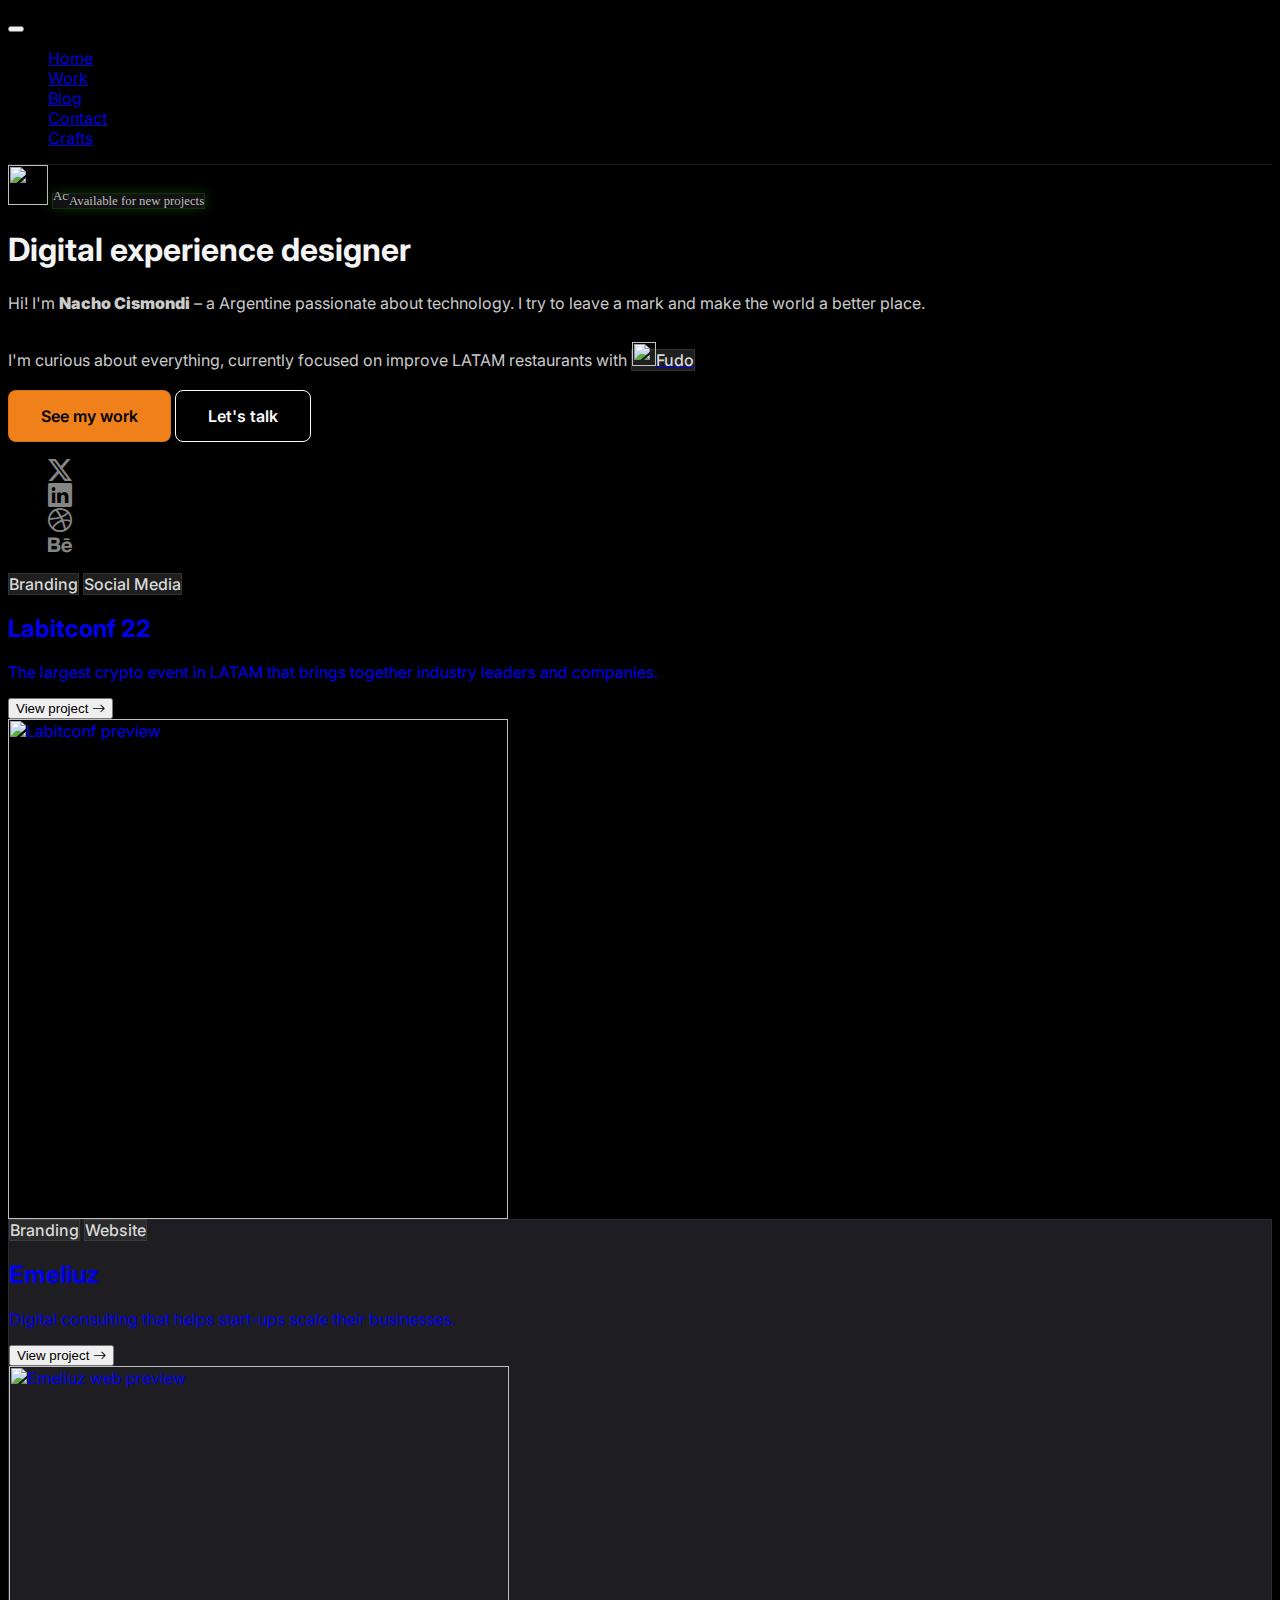
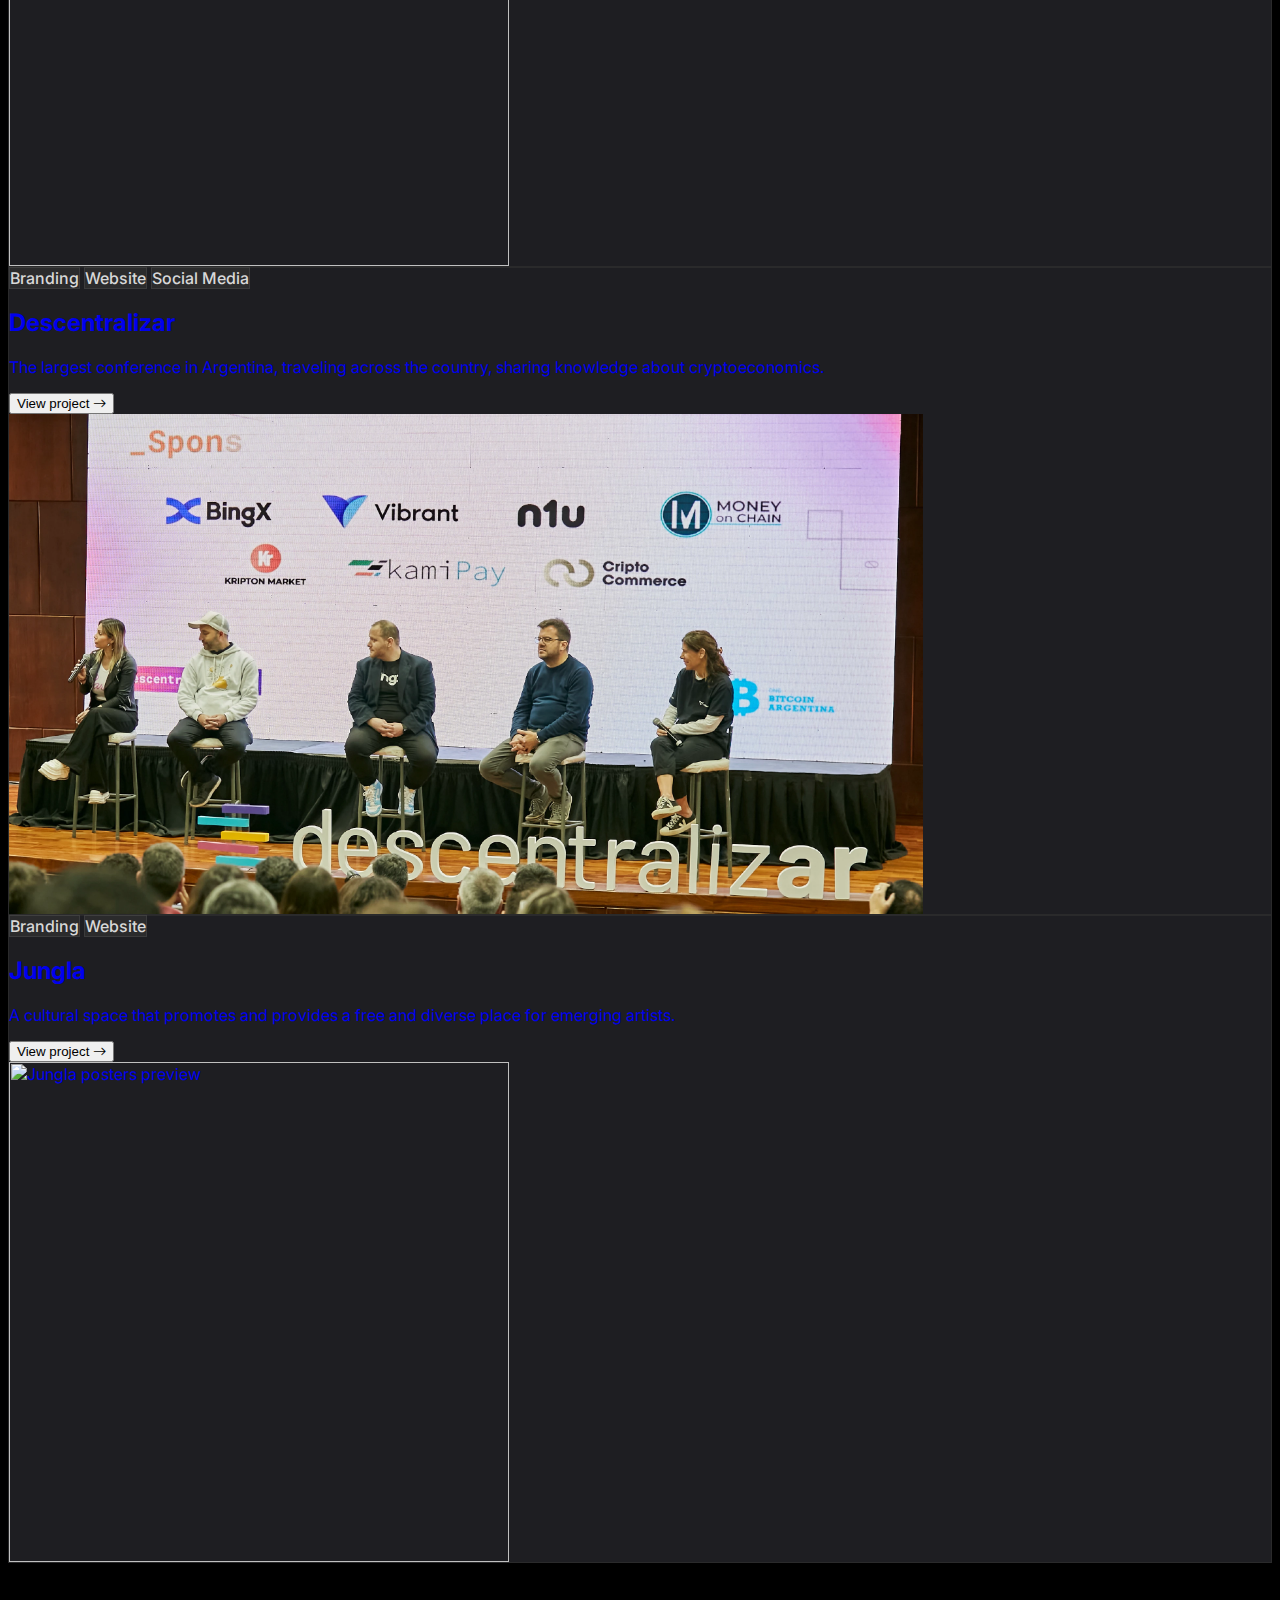
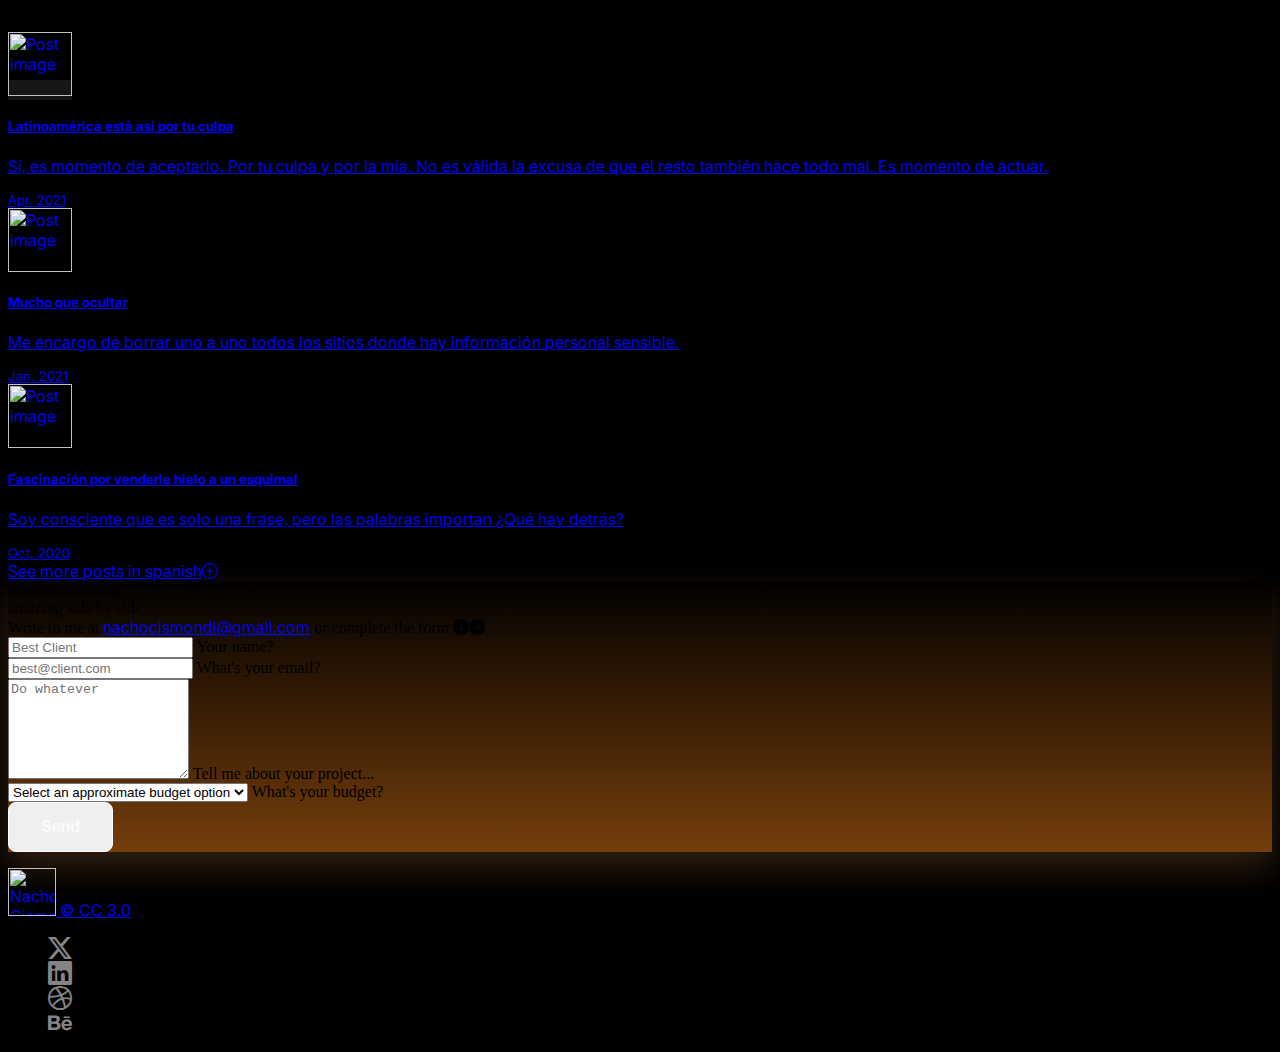
==== commit facefb45: "Add files via upload" ====
--- a/index.html
+++ b/index.html
@@ -21,7 +21,7 @@
         <meta property="og:type" content="website">
         <meta property="og:title" content="Nacho Cismondi - Digital experience designer">
         <meta property="og:description" content="Here are my most important works as a designer. Challenges are my weakness.">
-        <meta property="og:image" content="http://nachocismondi.com/assets/social-preview.webp">
+        <meta property="og:image" content="https://nachocismondi.com/assets/social-preview.webp">
 
         <!-- Twitter Meta Tags -->
         <meta name="twitter:card" content="summary_large_image">
@@ -29,10 +29,11 @@
         <meta property="twitter:url" content="https://nachocismondi.com/">
         <meta name="twitter:title" content="Nacho Cismondi - Digital experience designer">
         <meta name="twitter:description" content="Here are my most important works as a designer. Challenges are my weakness.">
-        <meta name="twitter:image" content="http://nachocismondi.com/assets/social-preview.webp">
+        <meta name="twitter:image" content="https://nachocismondi.com/assets/social-preview.webp">
 
         <!-- Favicon-->
         <link rel="icon" type="image/x-icon" href="assets/favicon.ico" />
+        <link rel="shortcut icon" type="image/x-icon" href="assets/favicon.ico" />       
 
         <!-- Bootstrap icons-->
         <link href="https://cdn.jsdelivr.net/npm/bootstrap-icons@1.11.3/font/bootstrap-icons.css" rel="stylesheet" />
@@ -91,7 +92,7 @@
 
                         <h1 class="display-6 fw-bolder mb-2 animate__animated animate__fadeIn animate__slow">Digital experience designer</h1>
                         
-                        <p class="lead mt-3 mb-4 animate__animated animate__fadeIn animate__slower">Hi! I'm <strong>Nacho Cismondi</strong> – a Argentine passionate about technology. I try to leave a mark and make the world a better place.</br></br>I'm curious about everything, currently focused on improve LATAM restaurants with <a href="https://fu.do" target="blank"><span class="chip-main badge align-items-center rounded-pill"><img class="rounded me-2" width="24" height="24" src="https://fu.do/assets/img/icons/waiters-app-f2caf3b4.svg">Fudo</span></a>
+                        <p class="lead mt-3 mb-4 animate__animated animate__fadeIn animate__slower">Hi! I'm <strong>Nacho Cismondi</strong> – a Argentine passionate about technology. I try to leave a mark and make the world a better place.</br></br>I'm curious about everything, currently focused on improve LATAM restaurants with <a href="https://fu.do" target="blank"><span class="chip-main badge align-items-center rounded-pill"><img class="rounded me-2" width="24" height="24" src="https://fu.do/assets/img/icons/waiters-app-f2caf3b4.svg" alt="Fudo Icon">Fudo</span></a>
                         </p>
 
                         <div class="d-grid gap-3 d-sm-flex justify-content-sm-left">
@@ -339,7 +340,7 @@
 
                 <div class="col-md-10 d-flex align-items-center">
                   <a href="/" class="mb-3 me-3 mb-md-0 text-body-secondary text-decoration-none lh-1">
-                    <img src="assets/logo.svg" height="48px">
+                    <img src="assets/logo.svg" height="48px" alt="Nacho Cismondi Logo">
                   </a>
                   <span class="mb-3 mb-md-0 text-white-50 align-items-center"><a href="https://creativecommons.org/licenses/by/3.0/" targer="blank" class="text-white-50">© CC 3.0</a> | Web made with <i class="bi bi-heart-fill"></i> and Boostrap 5. <script>document.write(new Date().getFullYear());</script>
                   </span>
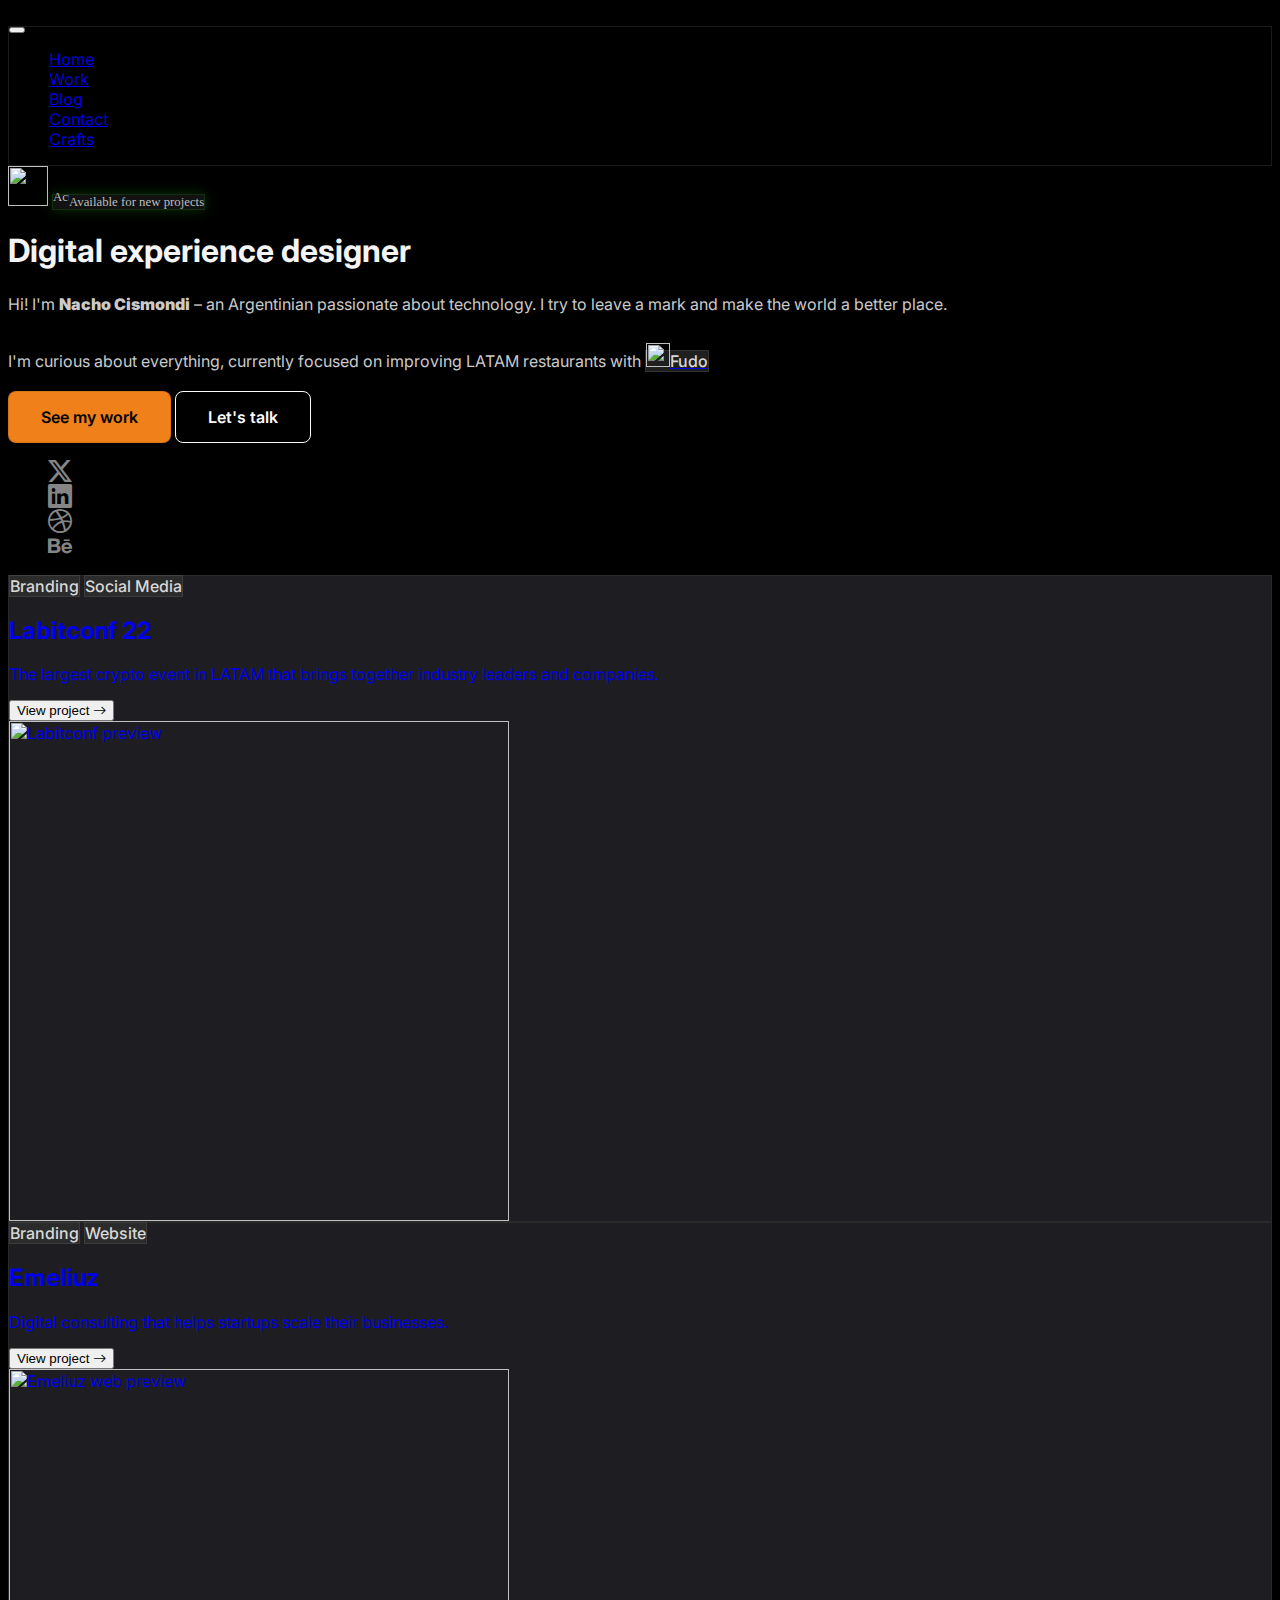
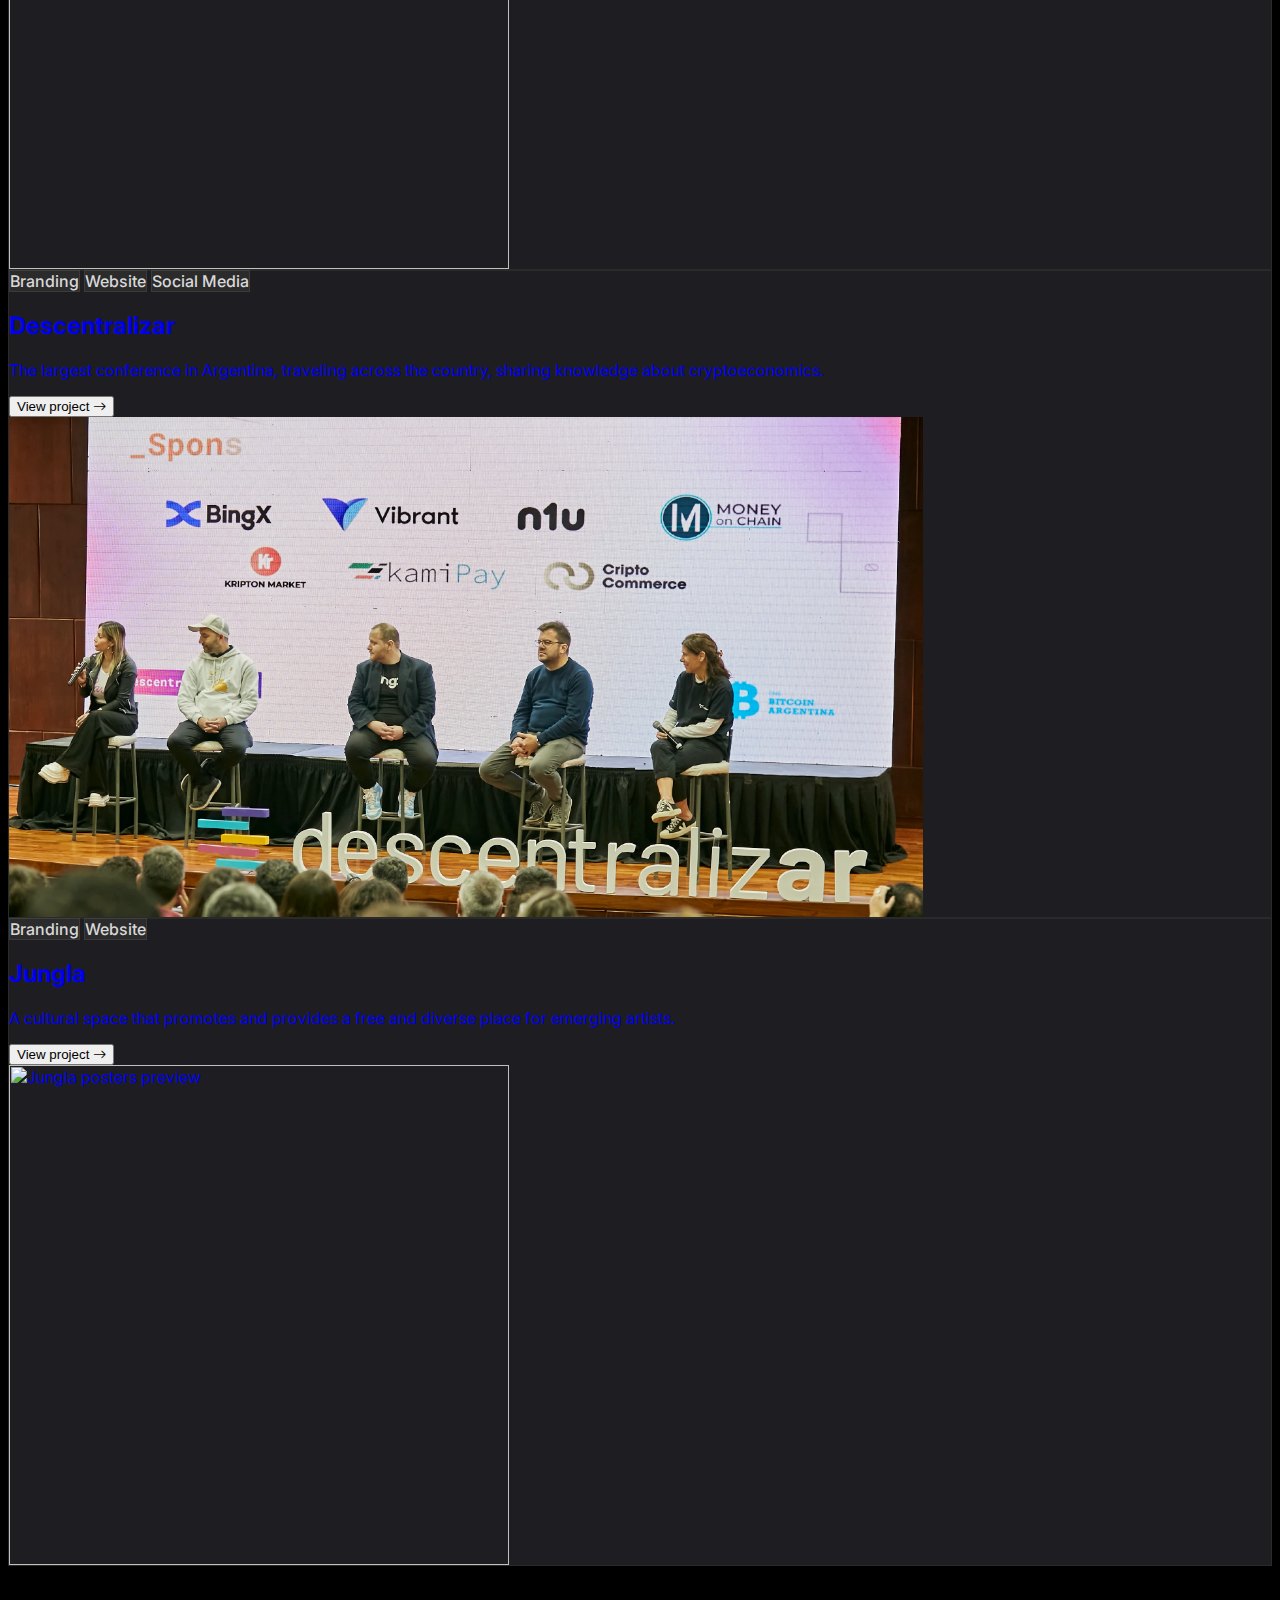
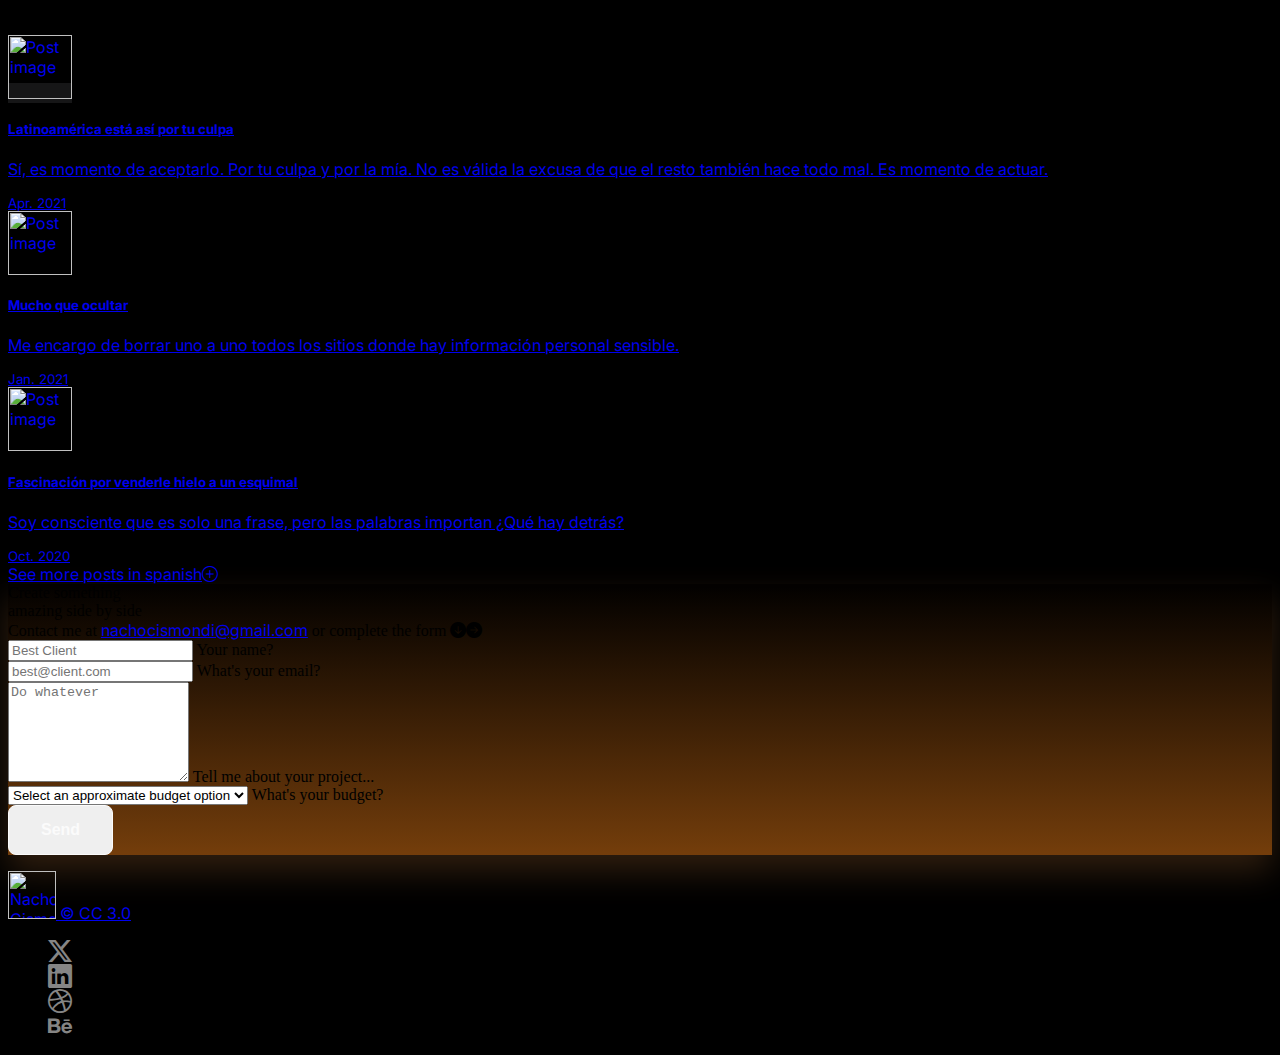
==== commit 368621b8: "Update index.html" ====
--- a/index.html
+++ b/index.html
@@ -1,8 +1,9 @@
-Follow the white rabbit<!DOCTYPE html>
+Follow the white rabbit
+<!DOCTYPE html>
 <html lang="en-US">
     <head>
         <meta charset="utf-8" hreflang="en"/>
-        <meta name="viewport" content="width=device-width, initial-scale=1, shrink-to-fit=no" />
+        <meta name="viewport" content="width=device-width, initial-scale=1.0, viewport-fit=cover">
         <title>Nacho Cismondi - Digital experience designer</title>
         <meta name="description" content="Here are my most important works as a designer. Challenges are my weakness." />
         <meta name="author" content="Nacho Cismondi" />
@@ -32,8 +33,7 @@
         <meta name="twitter:image" content="https://nachocismondi.com/assets/social-preview.webp">
 
         <!-- Favicon-->
-        <link rel="icon" type="image/x-icon" href="assets/favicon.ico" />
-        <link rel="shortcut icon" type="image/x-icon" href="assets/favicon.ico" />       
+        <link rel="icon" type="image/x-icon" href="assets/favicon.ico">      
 
         <!-- Bootstrap icons-->
         <link href="https://cdn.jsdelivr.net/npm/bootstrap-icons@1.11.3/font/bootstrap-icons.css" rel="stylesheet" />
@@ -58,7 +58,7 @@
 
     </head>
 
-    <body id="home">
+    <body id="home" data-bs-target="#navbarSupportedContent" data-bs-spy="scroll" data-bs-offset="0">
 
         <!-- Responsive navbar-->
         <nav class="navbar navbar-expand-lg navbar-dark fixed-top">
@@ -66,11 +66,11 @@
                 <button class="navbar-toggler" type="button" data-bs-toggle="collapse" data-bs-target="#navbarSupportedContent" aria-controls="navbarSupportedContent" aria-expanded="false" aria-label="Toggle navigation"><span class="navbar-toggler-icon"></span></button>
                 <div class="collapse navbar-collapse justify-content-center" id="navbarSupportedContent">
                     <ul class="navbar-nav gap-4">
-                        <li class="nav-item"> <a class="nav-link" aria-current="page" href="#home">Home</a></li>
+                        <li class="nav-item"> <a class="nav-link" href="#home">Home</a></li>
                         <li class="nav-item"><a class="nav-link" href="#work">Work</a></li>
                         <li class="nav-item"><a class="nav-link" href="#blog">Blog</a></li>
                         <li class="nav-item"><a class="nav-link" href="#contact">Contact</a></li>
-                        <li class="nav-item"><a class="nav-link" href="crafts.html">Crafts</a></li>
+                        <li class="nav-item"><a class="nav-link" href="crafts">Crafts</a></li>
                     </ul>
                 </div>
             </div>
@@ -78,7 +78,7 @@
 
 
     <!-- Hero -->
-    <header class="bg-black pt-5 pb-3">
+    <header class="bg-black pt-5 pb-3" id="home">
             <div class="container px-5">
                 <div class="row gx-4 justify-content-center">
                     <div class="col-md-10 col-lg-10 col-xl-7">
@@ -92,7 +92,7 @@
 
                         <h1 class="display-6 fw-bolder mb-2 animate__animated animate__fadeIn animate__slow">Digital experience designer</h1>
                         
-                        <p class="lead mt-3 mb-4 animate__animated animate__fadeIn animate__slower">Hi! I'm <strong>Nacho Cismondi</strong> – a Argentine passionate about technology. I try to leave a mark and make the world a better place.</br></br>I'm curious about everything, currently focused on improve LATAM restaurants with <a href="https://fu.do" target="blank"><span class="chip-main badge align-items-center rounded-pill"><img class="rounded me-2" width="24" height="24" src="https://fu.do/assets/img/icons/waiters-app-f2caf3b4.svg" alt="Fudo Icon">Fudo</span></a>
+                        <p class="lead mt-3 mb-4 animate__animated animate__fadeIn animate__slower">Hi! I'm <strong>Nacho Cismondi</strong> – an Argentinian passionate about technology. I try to leave a mark and make the world a better place.</br></br>I'm curious about everything, currently focused on improving LATAM restaurants with <a href="https://fu.do" target="blank"><span class="chip-main badge align-items-center rounded-pill"><img class="rounded me-2" width="24" height="24" src="https://fu.do/assets/img/icons/waiters-app-f2caf3b4.svg" alt="Fudo Icon">Fudo</span></a>
                         </p>
 
                         <div class="d-grid gap-3 d-sm-flex justify-content-sm-left">
@@ -101,7 +101,7 @@
                                 
                         </div>
 
-                        <div class="mt-4 d-flex flex-column flex-sm-row justify-content-between animate__animated animate__fadeIn animate__delay-1s" id="work">
+                        <div class="mt-4 d-flex flex-column flex-sm-row justify-content-between animate__animated animate__fadeIn animate__delay-1s">
                               <ul class="social-icons list-unstyled d-flex gap-4">
                                     <li><a href="https://twitter.com/nachocismondi" target="blank"><i class="bi bi-twitter-x"></i></a></li>
                                     <li><a href="https://www.linkedin.com/in/nachocismondi" target="blank"><i class="bi bi-linkedin"></i></a></li>
@@ -118,7 +118,7 @@
 
 
     <!-- Work section-->
-    <section class="work bg-black pt-1 pb-3">
+    <section class="work bg-black pt-1 pb-3" id="work">
 
         <div class="container my-5 col-12 col-lg-12 animate__animated animate__fadeIn animate__delay-1s">
             <a href="https://www.behance.net/gallery/193608933/LABITCONF-22" target="blank">
@@ -150,7 +150,7 @@
                             <span class="chip-secondary badge rounded-pill mb-3">Website</span>
 
                         <h2 class="text-white">Emeliuz</h2>
-                        <p class="text-white-50">Digital consulting that helps start-ups scale their businesses.</p>
+                        <p class="text-white-50">Digital consulting that helps startups scale their businesses.</p>
                         <button class="button-tertiary btn bg-white d-inline-flex align-items-center" type="button">View project <i class="bi bi-arrow-right ps-2"></i></button>
 
                     </div>
@@ -255,21 +255,21 @@
 
         </div>
             <div class="col text-center">
-                <a id="contact" class="link-secondary text-secondary" href="https://medium.com/nachocismondi" target="blank">See more posts in spanish<i class="bi bi-plus-circle ms-2"></i></a>
+                <a class="link-secondary text-secondary" href="https://medium.com/nachocismondi" target="blank">See more posts in spanish<i class="bi bi-plus-circle ms-2"></i></a>
             </div>
 
     </section>
 
 
     <!-- Contact section -->
-    <section class="contact my-5 py-5">
+    <section class="contact my-5 py-5" id="contact">
 
     <div class="container contact-cta rounded-3 my-5">
         <div class="row px-sm-2 px-md-3 px-lg-5 py-5">
 
             <div class="col-11 col-md-10 col-lg-6 p-2 mb-3 justify-content-center">
                 <div class="h1 fw-bold text-white">Create something</br> amazing side by side</div>
-                <div class="h4 text-white text-opacity-75">Write to me at <a class="text-white text-opacity-75" href="mailto:nachocismondi@gmail.com">nachocismondi@gmail.com</a> or complete the form <i class="bi bi-arrow-down-circle-fill d-lg-none"></i><i class="bi bi-arrow-right-circle-fill d-none d-lg-block"></i></div>
+                <div class="h4 text-white text-opacity-75">Contact me at <a class="text-white text-opacity-75" href="mailto:nachocismondi@gmail.com">nachocismondi@gmail.com</a> or complete the form <i class="bi bi-arrow-down-circle-fill d-lg-none"></i><i class="bi bi-arrow-right-circle-fill d-none d-lg-block"></i></div>
             </div>
 
             <div class="col-12 col-md-10 col-lg-6">
@@ -359,12 +359,10 @@
 
     </body>
 
-        <!-- Core JS (with Popper)-->
-        <script src="js/scripts.js"></script>
-
+        <!-- Popper JS-->
+        <script src="https://cdn.jsdelivr.net/npm/@popperjs/core@2.11.8/dist/umd/popper.min.js" integrity="sha384-I7E8VVD/ismYTF4hNIPjVp/Zjvgyol6VFvRkX/vR+Vc4jQkC+hVqc2pM8ODewa9r" crossorigin="anonymous"></script>
+        
         <!-- Bootstrap core JS-->
-        <script src="https://cdn.jsdelivr.net/npm/@popperjs/core@2.11.8/dist/umd/popper.min.js" integrity="sha384-I7E8VVD/ismYTF4hNIPjVp/Zjvgyol6VFvRkX/vR+Vc4jQkC+hVqc2pM8ODewa9r" crossorigin="anonymous"></script>
-
         <script src="https://cdn.jsdelivr.net/npm/bootstrap@5.3.2/dist/js/bootstrap.min.js" integrity="sha384-BBtl+eGJRgqQAUMxJ7pMwbEyER4l1g+O15P+16Ep7Q9Q+zqX6gSbd85u4mG4QzX+" crossorigin="anonymous"></script>
 
 
--- a/css/style.css
+++ b/css/style.css
@@ -16,6 +16,7 @@
 
 body {
     background-color: #000 !important;
+    position: relative;
 }
 
 /*! Menu style */
@@ -23,7 +24,7 @@
     backdrop-filter: blur(15px);
     -webkit-backdrop-filter: blur(15px);
     transform: translate3d(0, 0, 0);
-    border-bottom: 1px solid rgba(255, 255, 255, .1);
+    border: 1px solid rgba(255, 255, 255, .1);
     background-color: rgba(0, 0, 0, .7);
 }
 
@@ -179,15 +180,15 @@
 
 .card-portfolio-one:hover {
     background-color: #202225;
-    border: 1px solid rgba(82, 44, 103, .3);
+    border: 1px solid rgba(203, 179, 174, .1);
     transform: translate(0, -10px);
     transition: background-color .3s ease-in-out,
         box-shadow .3s ease-in-out,
         transform .3s ease-in-out,
         border .3s ease-in-out;
-    -webkit-box-shadow: 0px 0px 20px 0px rgba(179, 57, 246, .2);
-    -moz-box-shadow: 0px 0px 20px 0px rgba(179, 57, 246, .2);
-    box-shadow: 0px 0px 32px 8px rgba(179, 57, 246, .2);
+    -webkit-box-shadow: 0px 0px 20px 0px rgba(250, 230, 226, .2);
+    -moz-box-shadow: 0px 0px 20px 0px rgba(250, 230, 226, .2);
+    box-shadow: 0px 0px 32px 8px rgba(250, 230, 226, .2);
 }
 
 .card-portfolio-two {
@@ -223,15 +224,37 @@
 
 .card-portfolio-three:hover {
     background-color: #202225;
-    border: 1px solid rgba(20, 67, 109, .3);
+    border: 1px solid rgba(56, 23, 73, .4);
     transform: translate(0, -10px);
     transition: background-color .3s ease-in-out,
         box-shadow .3s ease-in-out,
         transform .3s ease-in-out,
         border .3s ease-in-out;
-    -webkit-box-shadow: 0px 0px 20px 0px rgba(10, 175, 152, .2);
-    -moz-box-shadow: 0px 0px 20px 0px rgba(199, 175, 152, .2);
-    box-shadow: 0px 0px 32px 8px rgb(44, 144, 218, .2);
+    -webkit-box-shadow: 0px 0px 20px 0px rgba(179, 58, 244, .25);
+    -moz-box-shadow: 0px 0px 20px 0px rgba(179, 58, 244, .25);
+    box-shadow: 0px 0px 32px 8px rgb(179, 58, 244, .25);
+}
+
+.card-portfolio-four {
+    background-color: #1e1e22;
+    border: 1px solid #2a2a2b;
+    transition: background-color .3s ease-in-out,
+        box-shadow .8s ease-in-out,
+        transform .8s ease-in-out,
+        border .8s ease-in-out;
+}
+
+.card-portfolio-four:hover {
+    background-color: #202225;
+    border: 1px solid rgba(52, 63, 109, .25);
+    transform: translate(0, -10px);
+    transition: background-color .3s ease-in-out,
+        box-shadow .3s ease-in-out,
+        transform .3s ease-in-out,
+        border .3s ease-in-out;
+    -webkit-box-shadow: 0px 0px 20px 0px rgba(95, 112, 179, .4);
+    -moz-box-shadow: 0px 0px 20px 0px rgba(95, 112, 179, .4);
+    box-shadow: 0px 0px 32px 8px rgb(95, 112, 179, .4);
 }
 
 .social-icons a {
@@ -263,6 +286,14 @@
 height: 64px; 
 object-fit: cover;
 object-position: 50% 25%; 
+}
+
+.list-post-soon {
+    -webkit-filter: blur(5px);
+    -moz-filter: blur(5px);
+    -o-filter: blur(5px);
+    -ms-filter: blur(5px);
+    filter: blur(5px);
 }
 
 .list-post a {
@@ -305,3 +336,12 @@
 -moz-box-shadow: 0px 16px 32px 0px rgba(245, 156, 76, .2);
 }
 
+
+/*! Contact form style */
+label.text-white::after {
+   background-color: #212529 !important;
+}
+
+.form-control:focus, .form-select:focus {
+    box-shadow: 0 0 0 .25rem rgba(239, 128, 26, .5) !important;
+}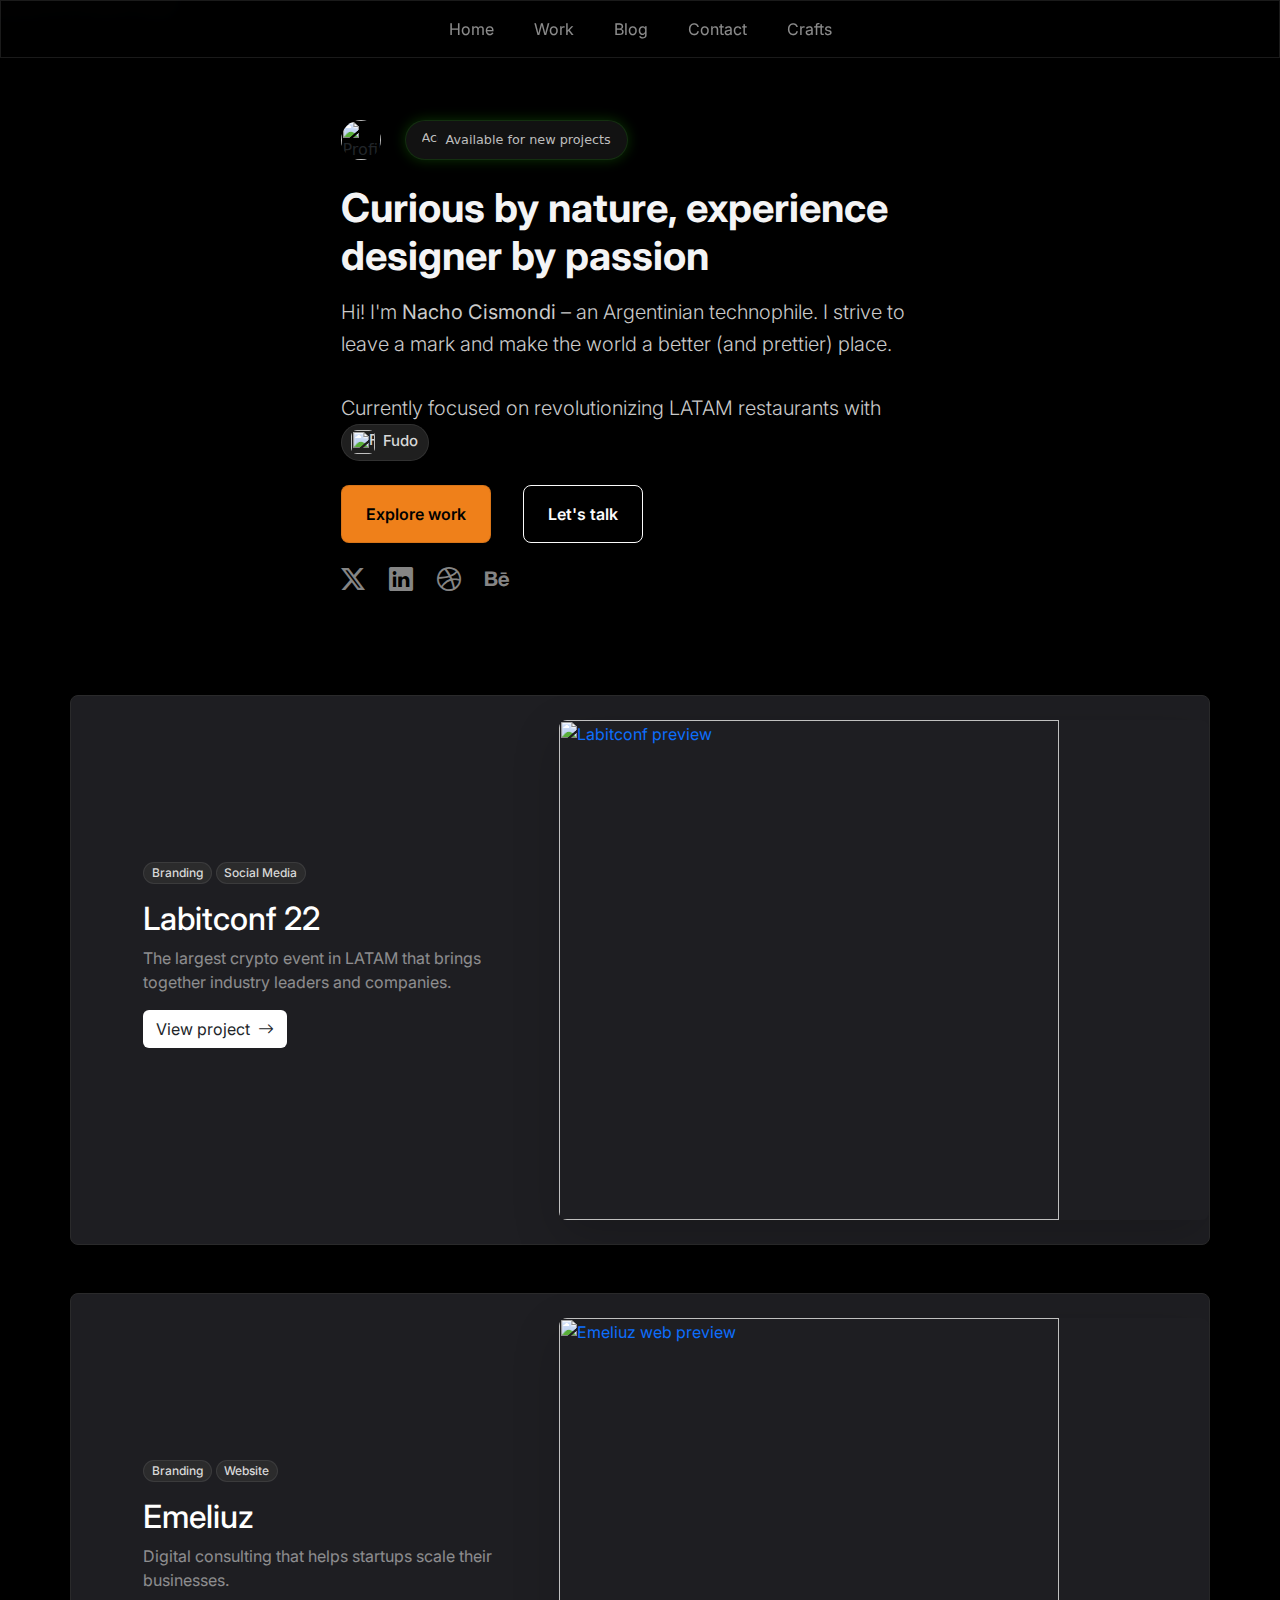
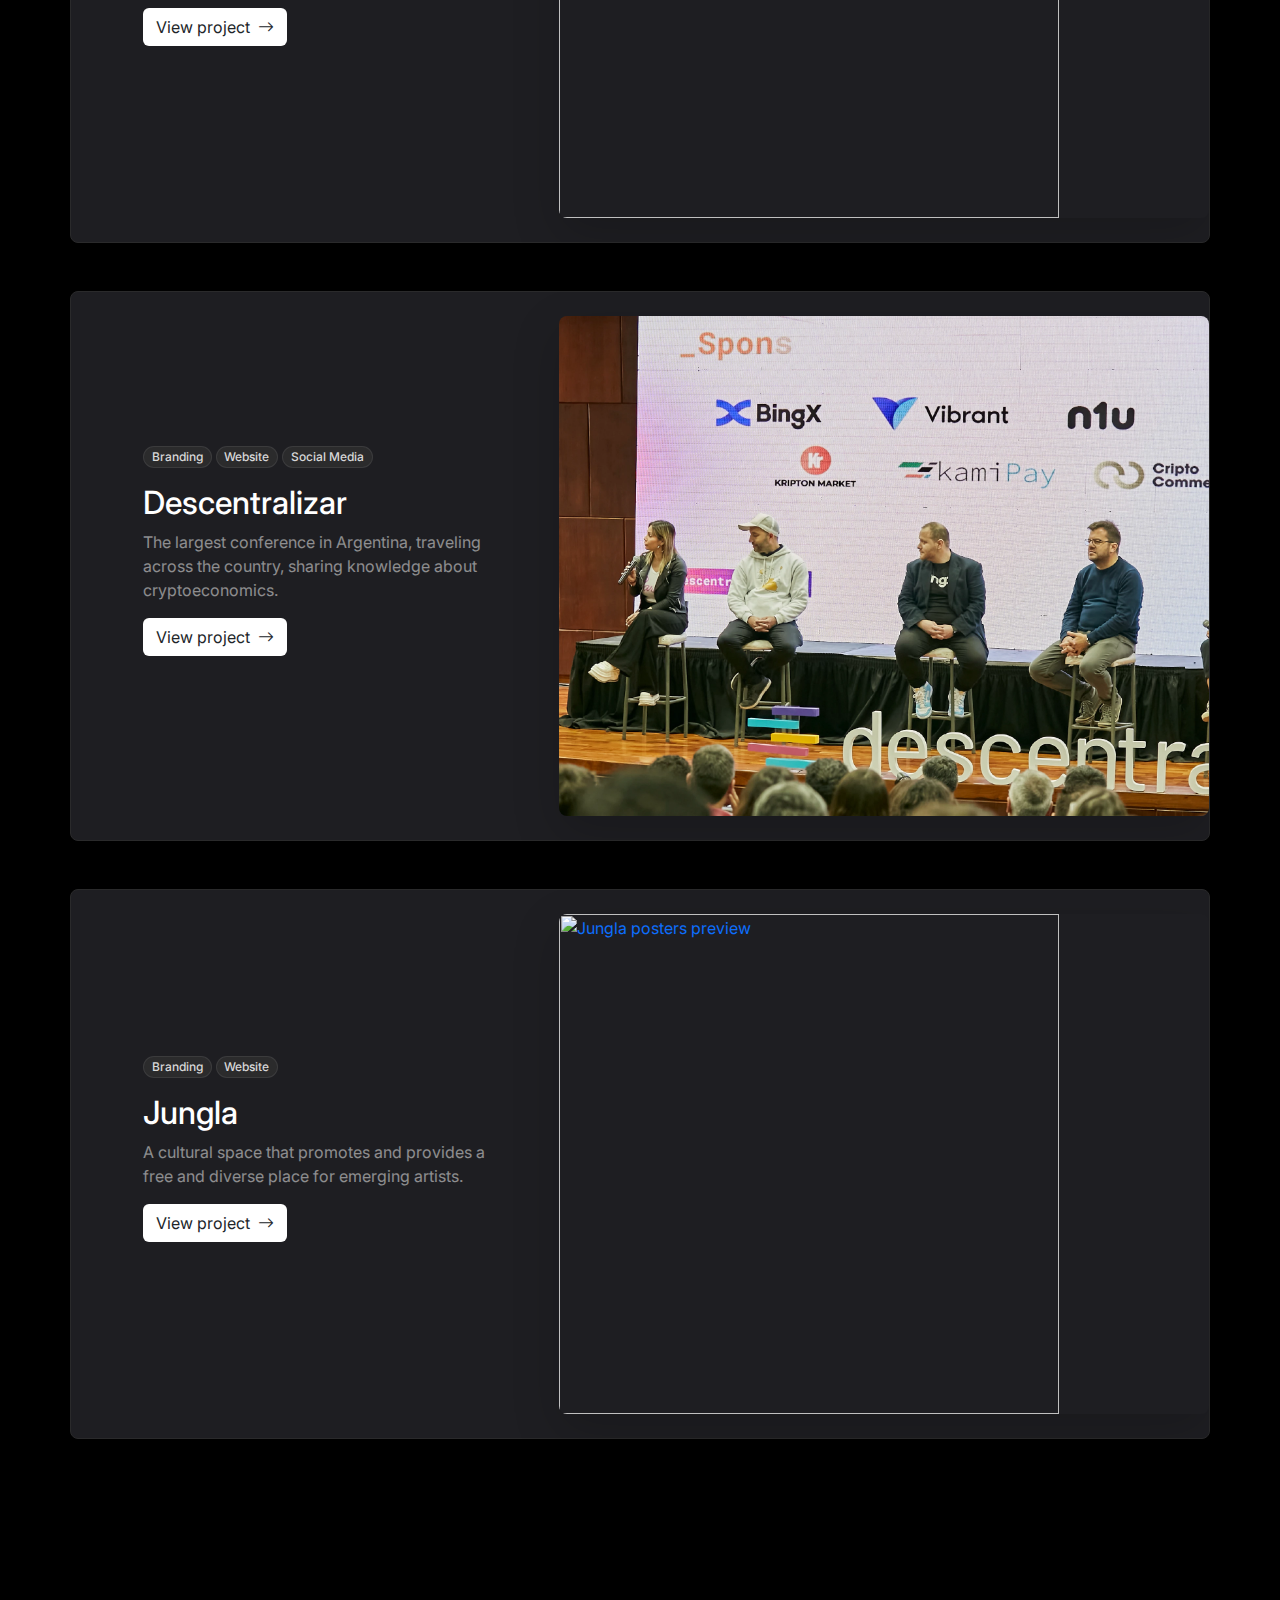
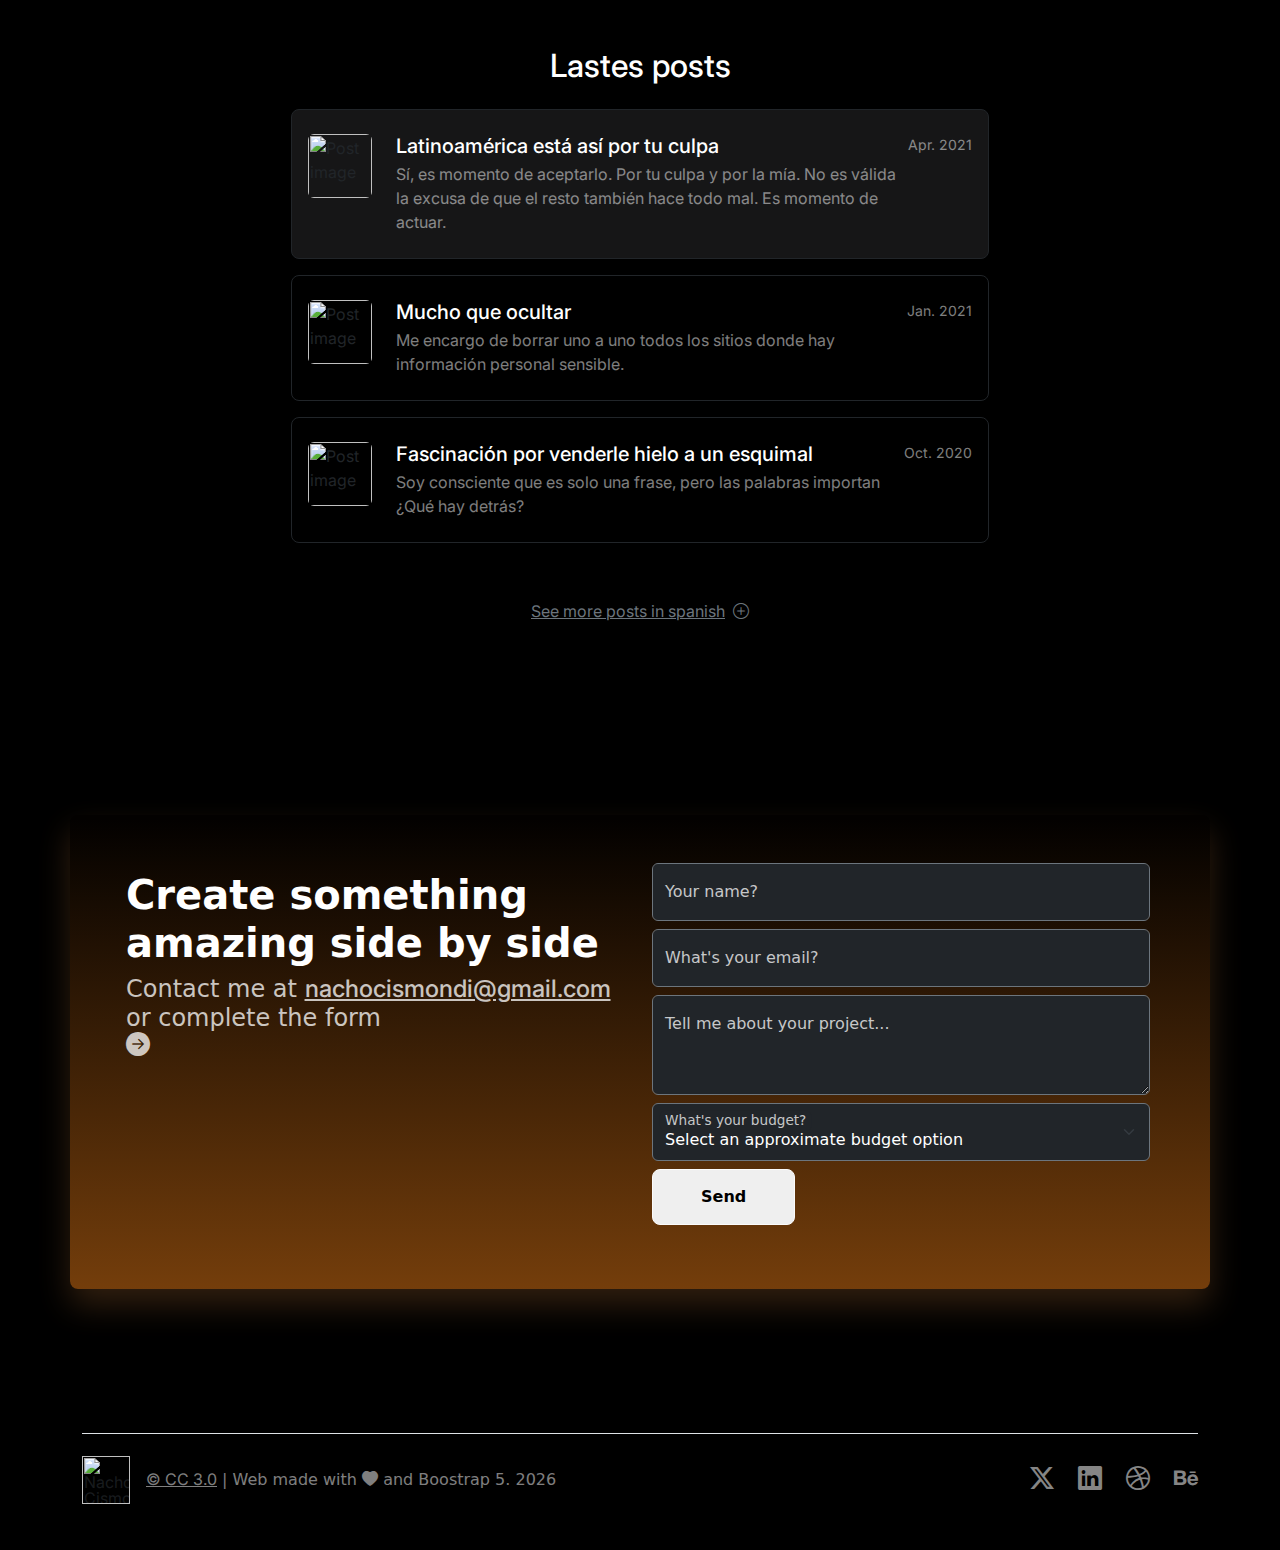
==== commit df429fa5: "Add files via upload" ====
--- a/index.html
+++ b/index.html
@@ -33,7 +33,8 @@
         <meta name="twitter:image" content="https://nachocismondi.com/assets/social-preview.webp">
 
         <!-- Favicon-->
-        <link rel="icon" type="image/x-icon" href="assets/favicon.ico">      
+        <link rel="icon" type="image/x-icon" href="/assets/favicon.ico">
+        <link rel="shortcut icon" type="image/png" href="/assets/favicon.png" />       
 
         <!-- Bootstrap icons-->
         <link href="https://cdn.jsdelivr.net/npm/bootstrap-icons@1.11.3/font/bootstrap-icons.css" rel="stylesheet" />
@@ -90,13 +91,13 @@
                             <span class="chip-available badge d-flex align-items-center py-1 px-3 pe-3 rounded-pill"><img class="rounded-circle me-2" width="16" height="16" src="assets/available.gif" alt="Active status gif">Available for new projects</span>
                         </div>
 
-                        <h1 class="display-6 fw-bolder mb-2 animate__animated animate__fadeIn animate__slow">Digital experience designer</h1>
+                        <h1 class="display-6 fw-bolder mb-2 animate__animated animate__fadeIn animate__slow">Curious by nature, experience designer by passion</h1>
                         
-                        <p class="lead mt-3 mb-4 animate__animated animate__fadeIn animate__slower">Hi! I'm <strong>Nacho Cismondi</strong> – an Argentinian passionate about technology. I try to leave a mark and make the world a better place.</br></br>I'm curious about everything, currently focused on improving LATAM restaurants with <a href="https://fu.do" target="blank"><span class="chip-main badge align-items-center rounded-pill"><img class="rounded me-2" width="24" height="24" src="https://fu.do/assets/img/icons/waiters-app-f2caf3b4.svg" alt="Fudo Icon">Fudo</span></a>
+                        <p class="lead mt-3 mb-4 animate__animated animate__fadeIn animate__slower">Hi! I'm <strong>Nacho Cismondi</strong> – an Argentinian technophile. I strive to leave a mark and make the world a better (and prettier) place.</br></br>Currently focused on revolutionizing LATAM restaurants with <a href="https://fu.do" target="blank"><span class="chip-main badge align-items-center rounded-pill"><img class="rounded me-2" width="24" height="24" src="https://fu.do/assets/img/icons/waiters-app-f2caf3b4.svg" alt="Fudo Icon">Fudo</span></a>
                         </p>
 
                         <div class="d-grid gap-3 d-sm-flex justify-content-sm-left">
-                            <a class="button-primary btn-lg px-4 me-sm-3 p-3 animate__animated animate__fadeIn animate__delay-1s" href="#work">See my work</a>
+                            <a class="button-primary btn-lg px-4 me-sm-3 p-3 animate__animated animate__fadeIn animate__delay-1s" href="#work">Explore work</a>
                             <a class="button-secondary btn-lg px-4 me-sm-3 p-3 animate__animated animate__fadeIn animate__delay-1s" href="#contact">Let's talk</a>
                                 
                         </div>
--- a/css/boostrap-styles.css
+++ b/css/boostrap-styles.css
@@ -0,0 +1,6 @@
+@charset "UTF-8";/*!
+ * Bootstrap  v5.3.2 (https://getbootstrap.com/)
+ * Copyright 2011-2023 The Bootstrap Authors
+ * Licensed under MIT (https://github.com/twbs/bootstrap/blob/main/LICENSE)
+ */:root,[data-bs-theme=light]{--bs-blue:#0d6efd;--bs-indigo:#6610f2;--bs-purple:#6f42c1;--bs-pink:#d63384;--bs-red:#dc3545;--bs-orange:#fd7e14;--bs-yellow:#ffc107;--bs-green:#198754;--bs-teal:#20c997;--bs-cyan:#0dcaf0;--bs-black:#000;--bs-white:#fff;--bs-gray:#6c757d;--bs-gray-dark:#343a40;--bs-gray-100:#f8f9fa;--bs-gray-200:#e9ecef;--bs-gray-300:#dee2e6;--bs-gray-400:#ced4da;--bs-gray-500:#adb5bd;--bs-gray-600:#6c757d;--bs-gray-700:#495057;--bs-gray-800:#343a40;--bs-gray-900:#212529;--bs-primary:#0d6efd;--bs-secondary:#6c757d;--bs-success:#198754;--bs-info:#0dcaf0;--bs-warning:#ffc107;--bs-danger:#dc3545;--bs-light:#f8f9fa;--bs-dark:#212529;--bs-primary-rgb:13,110,253;--bs-secondary-rgb:108,117,125;--bs-success-rgb:25,135,84;--bs-info-rgb:13,202,240;--bs-warning-rgb:255,193,7;--bs-danger-rgb:220,53,69;--bs-light-rgb:248,249,250;--bs-dark-rgb:33,37,41;--bs-primary-text-emphasis:#052c65;--bs-secondary-text-emphasis:#2b2f32;--bs-success-text-emphasis:#0a3622;--bs-info-text-emphasis:#055160;--bs-warning-text-emphasis:#664d03;--bs-danger-text-emphasis:#58151c;--bs-light-text-emphasis:#495057;--bs-dark-text-emphasis:#495057;--bs-primary-bg-subtle:#cfe2ff;--bs-secondary-bg-subtle:#e2e3e5;--bs-success-bg-subtle:#d1e7dd;--bs-info-bg-subtle:#cff4fc;--bs-warning-bg-subtle:#fff3cd;--bs-danger-bg-subtle:#f8d7da;--bs-light-bg-subtle:#fcfcfd;--bs-dark-bg-subtle:#ced4da;--bs-primary-border-subtle:#9ec5fe;--bs-secondary-border-subtle:#c4c8cb;--bs-success-border-subtle:#a3cfbb;--bs-info-border-subtle:#9eeaf9;--bs-warning-border-subtle:#ffe69c;--bs-danger-border-subtle:#f1aeb5;--bs-light-border-subtle:#e9ecef;--bs-dark-border-subtle:#adb5bd;--bs-white-rgb:255,255,255;--bs-black-rgb:0,0,0;--bs-font-sans-serif:system-ui,-apple-system,"Segoe UI",Roboto,"Helvetica Neue","Noto Sans","Liberation Sans",Arial,sans-serif,"Apple Color Emoji","Segoe UI Emoji","Segoe UI Symbol","Noto Color Emoji";--bs-font-monospace:SFMono-Regular,Menlo,Monaco,Consolas,"Liberation Mono","Courier New",monospace;--bs-gradient:linear-gradient(180deg, rgba(255, 255, 255, 0.15), rgba(255, 255, 255, 0));--bs-body-font-family:var(--bs-font-sans-serif);--bs-body-font-size:1rem;--bs-body-font-weight:400;--bs-body-line-height:1.5;--bs-body-color:#212529;--bs-body-color-rgb:33,37,41;--bs-body-bg:#fff;--bs-body-bg-rgb:255,255,255;--bs-emphasis-color:#000;--bs-emphasis-color-rgb:0,0,0;--bs-secondary-color:rgba(33, 37, 41, 0.75);--bs-secondary-color-rgb:33,37,41;--bs-secondary-bg:#e9ecef;--bs-secondary-bg-rgb:233,236,239;--bs-tertiary-color:rgba(33, 37, 41, 0.5);--bs-tertiary-color-rgb:33,37,41;--bs-tertiary-bg:#f8f9fa;--bs-tertiary-bg-rgb:248,249,250;--bs-heading-color:inherit;--bs-link-color:#0d6efd;--bs-link-color-rgb:13,110,253;--bs-link-decoration:underline;--bs-link-hover-color:#0a58ca;--bs-link-hover-color-rgb:10,88,202;--bs-code-color:#d63384;--bs-highlight-color:#212529;--bs-highlight-bg:#fff3cd;--bs-border-width:1px;--bs-border-style:solid;--bs-border-color:#dee2e6;--bs-border-color-translucent:rgba(0, 0, 0, 0.175);--bs-border-radius:0.375rem;--bs-border-radius-sm:0.25rem;--bs-border-radius-lg:0.5rem;--bs-border-radius-xl:1rem;--bs-border-radius-xxl:2rem;--bs-border-radius-2xl:var(--bs-border-radius-xxl);--bs-border-radius-pill:50rem;--bs-box-shadow:0 0.5rem 1rem rgba(0, 0, 0, 0.15);--bs-box-shadow-sm:0 0.125rem 0.25rem rgba(0, 0, 0, 0.075);--bs-box-shadow-lg:0 1rem 3rem rgba(0, 0, 0, 0.175);--bs-box-shadow-inset:inset 0 1px 2px rgba(0, 0, 0, 0.075);--bs-focus-ring-width:0.25rem;--bs-focus-ring-opacity:0.25;--bs-focus-ring-color:rgba(13, 110, 253, 0.25);--bs-form-valid-color:#198754;--bs-form-valid-border-color:#198754;--bs-form-invalid-color:#dc3545;--bs-form-invalid-border-color:#dc3545}[data-bs-theme=dark]{color-scheme:dark;--bs-body-color:#dee2e6;--bs-body-color-rgb:222,226,230;--bs-body-bg:#212529;--bs-body-bg-rgb:33,37,41;--bs-emphasis-color:#fff;--bs-emphasis-color-rgb:255,255,255;--bs-secondary-color:rgba(222, 226, 230, 0.75);--bs-secondary-color-rgb:222,226,230;--bs-secondary-bg:#343a40;--bs-secondary-bg-rgb:52,58,64;--bs-tertiary-color:rgba(222, 226, 230, 0.5);--bs-tertiary-color-rgb:222,226,230;--bs-tertiary-bg:#2b3035;--bs-tertiary-bg-rgb:43,48,53;--bs-primary-text-emphasis:#6ea8fe;--bs-secondary-text-emphasis:#a7acb1;--bs-success-text-emphasis:#75b798;--bs-info-text-emphasis:#6edff6;--bs-warning-text-emphasis:#ffda6a;--bs-danger-text-emphasis:#ea868f;--bs-light-text-emphasis:#f8f9fa;--bs-dark-text-emphasis:#dee2e6;--bs-primary-bg-subtle:#031633;--bs-secondary-bg-subtle:#161719;--bs-success-bg-subtle:#051b11;--bs-info-bg-subtle:#032830;--bs-warning-bg-subtle:#332701;--bs-danger-bg-subtle:#2c0b0e;--bs-light-bg-subtle:#343a40;--bs-dark-bg-subtle:#1a1d20;--bs-primary-border-subtle:#084298;--bs-secondary-border-subtle:#41464b;--bs-success-border-subtle:#0f5132;--bs-info-border-subtle:#087990;--bs-warning-border-subtle:#997404;--bs-danger-border-subtle:#842029;--bs-light-border-subtle:#495057;--bs-dark-border-subtle:#343a40;--bs-heading-color:inherit;--bs-link-color:#6ea8fe;--bs-link-hover-color:#8bb9fe;--bs-link-color-rgb:110,168,254;--bs-link-hover-color-rgb:139,185,254;--bs-code-color:#e685b5;--bs-highlight-color:#dee2e6;--bs-highlight-bg:#664d03;--bs-border-color:#495057;--bs-border-color-translucent:rgba(255, 255, 255, 0.15);--bs-form-valid-color:#75b798;--bs-form-valid-border-color:#75b798;--bs-form-invalid-color:#ea868f;--bs-form-invalid-border-color:#ea868f}*,::after,::before{box-sizing:border-box}@media (prefers-reduced-motion:no-preference){:root{scroll-behavior:smooth}}body{margin:0;font-family:var(--bs-body-font-family);font-size:var(--bs-body-font-size);font-weight:var(--bs-body-font-weight);line-height:var(--bs-body-line-height);color:var(--bs-body-color);text-align:var(--bs-body-text-align);background-color:var(--bs-body-bg);-webkit-text-size-adjust:100%;-webkit-tap-highlight-color:transparent}hr{margin:1rem 0;color:inherit;border:0;border-top:var(--bs-border-width) solid;opacity:.25}.h1,.h2,.h3,.h4,.h5,.h6,h1,h2,h3,h4,h5,h6{margin-top:0;margin-bottom:.5rem;font-weight:500;line-height:1.2;color:var(--bs-heading-color)}.h1,h1{font-size:calc(1.375rem + 1.5vw)}@media (min-width:1200px){.h1,h1{font-size:2.5rem}}.h2,h2{font-size:calc(1.325rem + .9vw)}@media (min-width:1200px){.h2,h2{font-size:2rem}}.h3,h3{font-size:calc(1.3rem + .6vw)}@media (min-width:1200px){.h3,h3{font-size:1.75rem}}.h4,h4{font-size:calc(1.275rem + .3vw)}@media (min-width:1200px){.h4,h4{font-size:1.5rem}}.h5,h5{font-size:1.25rem}.h6,h6{font-size:1rem}p{margin-top:0;margin-bottom:1rem}abbr[title]{-webkit-text-decoration:underline dotted;text-decoration:underline dotted;cursor:help;-webkit-text-decoration-skip-ink:none;text-decoration-skip-ink:none}address{margin-bottom:1rem;font-style:normal;line-height:inherit}ol,ul{padding-left:2rem}dl,ol,ul{margin-top:0;margin-bottom:1rem}ol ol,ol ul,ul ol,ul ul{margin-bottom:0}dt{font-weight:700}dd{margin-bottom:.5rem;margin-left:0}blockquote{margin:0 0 1rem}b,strong{font-weight:bolder}.small,small{font-size:.875em}.mark,mark{padding:.1875em;color:var(--bs-highlight-color);background-color:var(--bs-highlight-bg)}sub,sup{position:relative;font-size:.75em;line-height:0;vertical-align:baseline}sub{bottom:-.25em}sup{top:-.5em}a{color:rgba(var(--bs-link-color-rgb),var(--bs-link-opacity,1));text-decoration:underline}a:hover{--bs-link-color-rgb:var(--bs-link-hover-color-rgb)}a:not([href]):not([class]),a:not([href]):not([class]):hover{color:inherit;text-decoration:none}code,kbd,pre,samp{font-family:var(--bs-font-monospace);font-size:1em}pre{display:block;margin-top:0;margin-bottom:1rem;overflow:auto;font-size:.875em}pre code{font-size:inherit;color:inherit;word-break:normal}code{font-size:.875em;color:var(--bs-code-color);word-wrap:break-word}a>code{color:inherit}kbd{padding:.1875rem .375rem;font-size:.875em;color:var(--bs-body-bg);background-color:var(--bs-body-color);border-radius:.25rem}kbd kbd{padding:0;font-size:1em}figure{margin:0 0 1rem}img,svg{vertical-align:middle}table{caption-side:bottom;border-collapse:collapse}caption{padding-top:.5rem;padding-bottom:.5rem;color:var(--bs-secondary-color);text-align:left}th{text-align:inherit;text-align:-webkit-match-parent}tbody,td,tfoot,th,thead,tr{border-color:inherit;border-style:solid;border-width:0}label{display:inline-block}button{border-radius:0}button:focus:not(:focus-visible){outline:0}button,input,optgroup,select,textarea{margin:0;font-family:inherit;font-size:inherit;line-height:inherit}button,select{text-transform:none}[role=button]{cursor:pointer}select{word-wrap:normal}select:disabled{opacity:1}[list]:not([type=date]):not([type=datetime-local]):not([type=month]):not([type=week]):not([type=time])::-webkit-calendar-picker-indicator{display:none!important}[type=button],[type=reset],[type=submit],button{-webkit-appearance:button}[type=button]:not(:disabled),[type=reset]:not(:disabled),[type=submit]:not(:disabled),button:not(:disabled){cursor:pointer}::-moz-focus-inner{padding:0;border-style:none}textarea{resize:vertical}fieldset{min-width:0;padding:0;margin:0;border:0}legend{float:left;width:100%;padding:0;margin-bottom:.5rem;font-size:calc(1.275rem + .3vw);line-height:inherit}@media (min-width:1200px){legend{font-size:1.5rem}}legend+*{clear:left}::-webkit-datetime-edit-day-field,::-webkit-datetime-edit-fields-wrapper,::-webkit-datetime-edit-hour-field,::-webkit-datetime-edit-minute,::-webkit-datetime-edit-month-field,::-webkit-datetime-edit-text,::-webkit-datetime-edit-year-field{padding:0}::-webkit-inner-spin-button{height:auto}[type=search]{-webkit-appearance:textfield;outline-offset:-2px}::-webkit-search-decoration{-webkit-appearance:none}::-webkit-color-swatch-wrapper{padding:0}::-webkit-file-upload-button{font:inherit;-webkit-appearance:button}::file-selector-button{font:inherit;-webkit-appearance:button}output{display:inline-block}iframe{border:0}summary{display:list-item;cursor:pointer}progress{vertical-align:baseline}[hidden]{display:none!important}.lead{font-size:1.25rem;font-weight:300}.display-1{font-size:calc(1.625rem + 4.5vw);font-weight:300;line-height:1.2}@media (min-width:1200px){.display-1{font-size:5rem}}.display-2{font-size:calc(1.575rem + 3.9vw);font-weight:300;line-height:1.2}@media (min-width:1200px){.display-2{font-size:4.5rem}}.display-3{font-size:calc(1.525rem + 3.3vw);font-weight:300;line-height:1.2}@media (min-width:1200px){.display-3{font-size:4rem}}.display-4{font-size:calc(1.475rem + 2.7vw);font-weight:300;line-height:1.2}@media (min-width:1200px){.display-4{font-size:3.5rem}}.display-5{font-size:calc(1.425rem + 2.1vw);font-weight:300;line-height:1.2}@media (min-width:1200px){.display-5{font-size:3rem}}.display-6{font-size:calc(1.375rem + 1.5vw);font-weight:300;line-height:1.2}@media (min-width:1200px){.display-6{font-size:2.5rem}}.list-unstyled{padding-left:0;list-style:none}.list-inline{padding-left:0;list-style:none}.list-inline-item{display:inline-block}.list-inline-item:not(:last-child){margin-right:.5rem}.initialism{font-size:.875em;text-transform:uppercase}.blockquote{margin-bottom:1rem;font-size:1.25rem}.blockquote>:last-child{margin-bottom:0}.blockquote-footer{margin-top:-1rem;margin-bottom:1rem;font-size:.875em;color:#6c757d}.blockquote-footer::before{content:"— "}.img-fluid{max-width:100%;height:auto}.img-thumbnail{padding:.25rem;background-color:var(--bs-body-bg);border:var(--bs-border-width) solid var(--bs-border-color);border-radius:var(--bs-border-radius);max-width:100%;height:auto}.figure{display:inline-block}.figure-img{margin-bottom:.5rem;line-height:1}.figure-caption{font-size:.875em;color:var(--bs-secondary-color)}.container,.container-fluid,.container-lg,.container-md,.container-sm,.container-xl,.container-xxl{--bs-gutter-x:1.5rem;--bs-gutter-y:0;width:100%;padding-right:calc(var(--bs-gutter-x) * .5);padding-left:calc(var(--bs-gutter-x) * .5);margin-right:auto;margin-left:auto}@media (min-width:576px){.container,.container-sm{max-width:540px}}@media (min-width:768px){.container,.container-md,.container-sm{max-width:720px}}@media (min-width:992px){.container,.container-lg,.container-md,.container-sm{max-width:960px}}@media (min-width:1200px){.container,.container-lg,.container-md,.container-sm,.container-xl{max-width:1140px}}@media (min-width:1400px){.container,.container-lg,.container-md,.container-sm,.container-xl,.container-xxl{max-width:1320px}}:root{--bs-breakpoint-xs:0;--bs-breakpoint-sm:576px;--bs-breakpoint-md:768px;--bs-breakpoint-lg:992px;--bs-breakpoint-xl:1200px;--bs-breakpoint-xxl:1400px}.row{--bs-gutter-x:1.5rem;--bs-gutter-y:0;display:flex;flex-wrap:wrap;margin-top:calc(-1 * var(--bs-gutter-y));margin-right:calc(-.5 * var(--bs-gutter-x));margin-left:calc(-.5 * var(--bs-gutter-x))}.row>*{flex-shrink:0;width:100%;max-width:100%;padding-right:calc(var(--bs-gutter-x) * .5);padding-left:calc(var(--bs-gutter-x) * .5);margin-top:var(--bs-gutter-y)}.col{flex:1 0 0%}.row-cols-auto>*{flex:0 0 auto;width:auto}.row-cols-1>*{flex:0 0 auto;width:100%}.row-cols-2>*{flex:0 0 auto;width:50%}.row-cols-3>*{flex:0 0 auto;width:33.33333333%}.row-cols-4>*{flex:0 0 auto;width:25%}.row-cols-5>*{flex:0 0 auto;width:20%}.row-cols-6>*{flex:0 0 auto;width:16.66666667%}.col-auto{flex:0 0 auto;width:auto}.col-1{flex:0 0 auto;width:8.33333333%}.col-2{flex:0 0 auto;width:16.66666667%}.col-3{flex:0 0 auto;width:25%}.col-4{flex:0 0 auto;width:33.33333333%}.col-5{flex:0 0 auto;width:41.66666667%}.col-6{flex:0 0 auto;width:50%}.col-7{flex:0 0 auto;width:58.33333333%}.col-8{flex:0 0 auto;width:66.66666667%}.col-9{flex:0 0 auto;width:75%}.col-10{flex:0 0 auto;width:83.33333333%}.col-11{flex:0 0 auto;width:91.66666667%}.col-12{flex:0 0 auto;width:100%}.offset-1{margin-left:8.33333333%}.offset-2{margin-left:16.66666667%}.offset-3{margin-left:25%}.offset-4{margin-left:33.33333333%}.offset-5{margin-left:41.66666667%}.offset-6{margin-left:50%}.offset-7{margin-left:58.33333333%}.offset-8{margin-left:66.66666667%}.offset-9{margin-left:75%}.offset-10{margin-left:83.33333333%}.offset-11{margin-left:91.66666667%}.g-0,.gx-0{--bs-gutter-x:0}.g-0,.gy-0{--bs-gutter-y:0}.g-1,.gx-1{--bs-gutter-x:0.25rem}.g-1,.gy-1{--bs-gutter-y:0.25rem}.g-2,.gx-2{--bs-gutter-x:0.5rem}.g-2,.gy-2{--bs-gutter-y:0.5rem}.g-3,.gx-3{--bs-gutter-x:1rem}.g-3,.gy-3{--bs-gutter-y:1rem}.g-4,.gx-4{--bs-gutter-x:1.5rem}.g-4,.gy-4{--bs-gutter-y:1.5rem}.g-5,.gx-5{--bs-gutter-x:3rem}.g-5,.gy-5{--bs-gutter-y:3rem}@media (min-width:576px){.col-sm{flex:1 0 0%}.row-cols-sm-auto>*{flex:0 0 auto;width:auto}.row-cols-sm-1>*{flex:0 0 auto;width:100%}.row-cols-sm-2>*{flex:0 0 auto;width:50%}.row-cols-sm-3>*{flex:0 0 auto;width:33.33333333%}.row-cols-sm-4>*{flex:0 0 auto;width:25%}.row-cols-sm-5>*{flex:0 0 auto;width:20%}.row-cols-sm-6>*{flex:0 0 auto;width:16.66666667%}.col-sm-auto{flex:0 0 auto;width:auto}.col-sm-1{flex:0 0 auto;width:8.33333333%}.col-sm-2{flex:0 0 auto;width:16.66666667%}.col-sm-3{flex:0 0 auto;width:25%}.col-sm-4{flex:0 0 auto;width:33.33333333%}.col-sm-5{flex:0 0 auto;width:41.66666667%}.col-sm-6{flex:0 0 auto;width:50%}.col-sm-7{flex:0 0 auto;width:58.33333333%}.col-sm-8{flex:0 0 auto;width:66.66666667%}.col-sm-9{flex:0 0 auto;width:75%}.col-sm-10{flex:0 0 auto;width:83.33333333%}.col-sm-11{flex:0 0 auto;width:91.66666667%}.col-sm-12{flex:0 0 auto;width:100%}.offset-sm-0{margin-left:0}.offset-sm-1{margin-left:8.33333333%}.offset-sm-2{margin-left:16.66666667%}.offset-sm-3{margin-left:25%}.offset-sm-4{margin-left:33.33333333%}.offset-sm-5{margin-left:41.66666667%}.offset-sm-6{margin-left:50%}.offset-sm-7{margin-left:58.33333333%}.offset-sm-8{margin-left:66.66666667%}.offset-sm-9{margin-left:75%}.offset-sm-10{margin-left:83.33333333%}.offset-sm-11{margin-left:91.66666667%}.g-sm-0,.gx-sm-0{--bs-gutter-x:0}.g-sm-0,.gy-sm-0{--bs-gutter-y:0}.g-sm-1,.gx-sm-1{--bs-gutter-x:0.25rem}.g-sm-1,.gy-sm-1{--bs-gutter-y:0.25rem}.g-sm-2,.gx-sm-2{--bs-gutter-x:0.5rem}.g-sm-2,.gy-sm-2{--bs-gutter-y:0.5rem}.g-sm-3,.gx-sm-3{--bs-gutter-x:1rem}.g-sm-3,.gy-sm-3{--bs-gutter-y:1rem}.g-sm-4,.gx-sm-4{--bs-gutter-x:1.5rem}.g-sm-4,.gy-sm-4{--bs-gutter-y:1.5rem}.g-sm-5,.gx-sm-5{--bs-gutter-x:3rem}.g-sm-5,.gy-sm-5{--bs-gutter-y:3rem}}@media (min-width:768px){.col-md{flex:1 0 0%}.row-cols-md-auto>*{flex:0 0 auto;width:auto}.row-cols-md-1>*{flex:0 0 auto;width:100%}.row-cols-md-2>*{flex:0 0 auto;width:50%}.row-cols-md-3>*{flex:0 0 auto;width:33.33333333%}.row-cols-md-4>*{flex:0 0 auto;width:25%}.row-cols-md-5>*{flex:0 0 auto;width:20%}.row-cols-md-6>*{flex:0 0 auto;width:16.66666667%}.col-md-auto{flex:0 0 auto;width:auto}.col-md-1{flex:0 0 auto;width:8.33333333%}.col-md-2{flex:0 0 auto;width:16.66666667%}.col-md-3{flex:0 0 auto;width:25%}.col-md-4{flex:0 0 auto;width:33.33333333%}.col-md-5{flex:0 0 auto;width:41.66666667%}.col-md-6{flex:0 0 auto;width:50%}.col-md-7{flex:0 0 auto;width:58.33333333%}.col-md-8{flex:0 0 auto;width:66.66666667%}.col-md-9{flex:0 0 auto;width:75%}.col-md-10{flex:0 0 auto;width:83.33333333%}.col-md-11{flex:0 0 auto;width:91.66666667%}.col-md-12{flex:0 0 auto;width:100%}.offset-md-0{margin-left:0}.offset-md-1{margin-left:8.33333333%}.offset-md-2{margin-left:16.66666667%}.offset-md-3{margin-left:25%}.offset-md-4{margin-left:33.33333333%}.offset-md-5{margin-left:41.66666667%}.offset-md-6{margin-left:50%}.offset-md-7{margin-left:58.33333333%}.offset-md-8{margin-left:66.66666667%}.offset-md-9{margin-left:75%}.offset-md-10{margin-left:83.33333333%}.offset-md-11{margin-left:91.66666667%}.g-md-0,.gx-md-0{--bs-gutter-x:0}.g-md-0,.gy-md-0{--bs-gutter-y:0}.g-md-1,.gx-md-1{--bs-gutter-x:0.25rem}.g-md-1,.gy-md-1{--bs-gutter-y:0.25rem}.g-md-2,.gx-md-2{--bs-gutter-x:0.5rem}.g-md-2,.gy-md-2{--bs-gutter-y:0.5rem}.g-md-3,.gx-md-3{--bs-gutter-x:1rem}.g-md-3,.gy-md-3{--bs-gutter-y:1rem}.g-md-4,.gx-md-4{--bs-gutter-x:1.5rem}.g-md-4,.gy-md-4{--bs-gutter-y:1.5rem}.g-md-5,.gx-md-5{--bs-gutter-x:3rem}.g-md-5,.gy-md-5{--bs-gutter-y:3rem}}@media (min-width:992px){.col-lg{flex:1 0 0%}.row-cols-lg-auto>*{flex:0 0 auto;width:auto}.row-cols-lg-1>*{flex:0 0 auto;width:100%}.row-cols-lg-2>*{flex:0 0 auto;width:50%}.row-cols-lg-3>*{flex:0 0 auto;width:33.33333333%}.row-cols-lg-4>*{flex:0 0 auto;width:25%}.row-cols-lg-5>*{flex:0 0 auto;width:20%}.row-cols-lg-6>*{flex:0 0 auto;width:16.66666667%}.col-lg-auto{flex:0 0 auto;width:auto}.col-lg-1{flex:0 0 auto;width:8.33333333%}.col-lg-2{flex:0 0 auto;width:16.66666667%}.col-lg-3{flex:0 0 auto;width:25%}.col-lg-4{flex:0 0 auto;width:33.33333333%}.col-lg-5{flex:0 0 auto;width:41.66666667%}.col-lg-6{flex:0 0 auto;width:50%}.col-lg-7{flex:0 0 auto;width:58.33333333%}.col-lg-8{flex:0 0 auto;width:66.66666667%}.col-lg-9{flex:0 0 auto;width:75%}.col-lg-10{flex:0 0 auto;width:83.33333333%}.col-lg-11{flex:0 0 auto;width:91.66666667%}.col-lg-12{flex:0 0 auto;width:100%}.offset-lg-0{margin-left:0}.offset-lg-1{margin-left:8.33333333%}.offset-lg-2{margin-left:16.66666667%}.offset-lg-3{margin-left:25%}.offset-lg-4{margin-left:33.33333333%}.offset-lg-5{margin-left:41.66666667%}.offset-lg-6{margin-left:50%}.offset-lg-7{margin-left:58.33333333%}.offset-lg-8{margin-left:66.66666667%}.offset-lg-9{margin-left:75%}.offset-lg-10{margin-left:83.33333333%}.offset-lg-11{margin-left:91.66666667%}.g-lg-0,.gx-lg-0{--bs-gutter-x:0}.g-lg-0,.gy-lg-0{--bs-gutter-y:0}.g-lg-1,.gx-lg-1{--bs-gutter-x:0.25rem}.g-lg-1,.gy-lg-1{--bs-gutter-y:0.25rem}.g-lg-2,.gx-lg-2{--bs-gutter-x:0.5rem}.g-lg-2,.gy-lg-2{--bs-gutter-y:0.5rem}.g-lg-3,.gx-lg-3{--bs-gutter-x:1rem}.g-lg-3,.gy-lg-3{--bs-gutter-y:1rem}.g-lg-4,.gx-lg-4{--bs-gutter-x:1.5rem}.g-lg-4,.gy-lg-4{--bs-gutter-y:1.5rem}.g-lg-5,.gx-lg-5{--bs-gutter-x:3rem}.g-lg-5,.gy-lg-5{--bs-gutter-y:3rem}}@media (min-width:1200px){.col-xl{flex:1 0 0%}.row-cols-xl-auto>*{flex:0 0 auto;width:auto}.row-cols-xl-1>*{flex:0 0 auto;width:100%}.row-cols-xl-2>*{flex:0 0 auto;width:50%}.row-cols-xl-3>*{flex:0 0 auto;width:33.33333333%}.row-cols-xl-4>*{flex:0 0 auto;width:25%}.row-cols-xl-5>*{flex:0 0 auto;width:20%}.row-cols-xl-6>*{flex:0 0 auto;width:16.66666667%}.col-xl-auto{flex:0 0 auto;width:auto}.col-xl-1{flex:0 0 auto;width:8.33333333%}.col-xl-2{flex:0 0 auto;width:16.66666667%}.col-xl-3{flex:0 0 auto;width:25%}.col-xl-4{flex:0 0 auto;width:33.33333333%}.col-xl-5{flex:0 0 auto;width:41.66666667%}.col-xl-6{flex:0 0 auto;width:50%}.col-xl-7{flex:0 0 auto;width:58.33333333%}.col-xl-8{flex:0 0 auto;width:66.66666667%}.col-xl-9{flex:0 0 auto;width:75%}.col-xl-10{flex:0 0 auto;width:83.33333333%}.col-xl-11{flex:0 0 auto;width:91.66666667%}.col-xl-12{flex:0 0 auto;width:100%}.offset-xl-0{margin-left:0}.offset-xl-1{margin-left:8.33333333%}.offset-xl-2{margin-left:16.66666667%}.offset-xl-3{margin-left:25%}.offset-xl-4{margin-left:33.33333333%}.offset-xl-5{margin-left:41.66666667%}.offset-xl-6{margin-left:50%}.offset-xl-7{margin-left:58.33333333%}.offset-xl-8{margin-left:66.66666667%}.offset-xl-9{margin-left:75%}.offset-xl-10{margin-left:83.33333333%}.offset-xl-11{margin-left:91.66666667%}.g-xl-0,.gx-xl-0{--bs-gutter-x:0}.g-xl-0,.gy-xl-0{--bs-gutter-y:0}.g-xl-1,.gx-xl-1{--bs-gutter-x:0.25rem}.g-xl-1,.gy-xl-1{--bs-gutter-y:0.25rem}.g-xl-2,.gx-xl-2{--bs-gutter-x:0.5rem}.g-xl-2,.gy-xl-2{--bs-gutter-y:0.5rem}.g-xl-3,.gx-xl-3{--bs-gutter-x:1rem}.g-xl-3,.gy-xl-3{--bs-gutter-y:1rem}.g-xl-4,.gx-xl-4{--bs-gutter-x:1.5rem}.g-xl-4,.gy-xl-4{--bs-gutter-y:1.5rem}.g-xl-5,.gx-xl-5{--bs-gutter-x:3rem}.g-xl-5,.gy-xl-5{--bs-gutter-y:3rem}}@media (min-width:1400px){.col-xxl{flex:1 0 0%}.row-cols-xxl-auto>*{flex:0 0 auto;width:auto}.row-cols-xxl-1>*{flex:0 0 auto;width:100%}.row-cols-xxl-2>*{flex:0 0 auto;width:50%}.row-cols-xxl-3>*{flex:0 0 auto;width:33.33333333%}.row-cols-xxl-4>*{flex:0 0 auto;width:25%}.row-cols-xxl-5>*{flex:0 0 auto;width:20%}.row-cols-xxl-6>*{flex:0 0 auto;width:16.66666667%}.col-xxl-auto{flex:0 0 auto;width:auto}.col-xxl-1{flex:0 0 auto;width:8.33333333%}.col-xxl-2{flex:0 0 auto;width:16.66666667%}.col-xxl-3{flex:0 0 auto;width:25%}.col-xxl-4{flex:0 0 auto;width:33.33333333%}.col-xxl-5{flex:0 0 auto;width:41.66666667%}.col-xxl-6{flex:0 0 auto;width:50%}.col-xxl-7{flex:0 0 auto;width:58.33333333%}.col-xxl-8{flex:0 0 auto;width:66.66666667%}.col-xxl-9{flex:0 0 auto;width:75%}.col-xxl-10{flex:0 0 auto;width:83.33333333%}.col-xxl-11{flex:0 0 auto;width:91.66666667%}.col-xxl-12{flex:0 0 auto;width:100%}.offset-xxl-0{margin-left:0}.offset-xxl-1{margin-left:8.33333333%}.offset-xxl-2{margin-left:16.66666667%}.offset-xxl-3{margin-left:25%}.offset-xxl-4{margin-left:33.33333333%}.offset-xxl-5{margin-left:41.66666667%}.offset-xxl-6{margin-left:50%}.offset-xxl-7{margin-left:58.33333333%}.offset-xxl-8{margin-left:66.66666667%}.offset-xxl-9{margin-left:75%}.offset-xxl-10{margin-left:83.33333333%}.offset-xxl-11{margin-left:91.66666667%}.g-xxl-0,.gx-xxl-0{--bs-gutter-x:0}.g-xxl-0,.gy-xxl-0{--bs-gutter-y:0}.g-xxl-1,.gx-xxl-1{--bs-gutter-x:0.25rem}.g-xxl-1,.gy-xxl-1{--bs-gutter-y:0.25rem}.g-xxl-2,.gx-xxl-2{--bs-gutter-x:0.5rem}.g-xxl-2,.gy-xxl-2{--bs-gutter-y:0.5rem}.g-xxl-3,.gx-xxl-3{--bs-gutter-x:1rem}.g-xxl-3,.gy-xxl-3{--bs-gutter-y:1rem}.g-xxl-4,.gx-xxl-4{--bs-gutter-x:1.5rem}.g-xxl-4,.gy-xxl-4{--bs-gutter-y:1.5rem}.g-xxl-5,.gx-xxl-5{--bs-gutter-x:3rem}.g-xxl-5,.gy-xxl-5{--bs-gutter-y:3rem}}.table{--bs-table-color-type:initial;--bs-table-bg-type:initial;--bs-table-color-state:initial;--bs-table-bg-state:initial;--bs-table-color:var(--bs-emphasis-color);--bs-table-bg:var(--bs-body-bg);--bs-table-border-color:var(--bs-border-color);--bs-table-accent-bg:transparent;--bs-table-striped-color:var(--bs-emphasis-color);--bs-table-striped-bg:rgba(var(--bs-emphasis-color-rgb), 0.05);--bs-table-active-color:var(--bs-emphasis-color);--bs-table-active-bg:rgba(var(--bs-emphasis-color-rgb), 0.1);--bs-table-hover-color:var(--bs-emphasis-color);--bs-table-hover-bg:rgba(var(--bs-emphasis-color-rgb), 0.075);width:100%;margin-bottom:1rem;vertical-align:top;border-color:var(--bs-table-border-color)}.table>:not(caption)>*>*{padding:.5rem .5rem;color:var(--bs-table-color-state,var(--bs-table-color-type,var(--bs-table-color)));background-color:var(--bs-table-bg);border-bottom-width:var(--bs-border-width);box-shadow:inset 0 0 0 9999px var(--bs-table-bg-state,var(--bs-table-bg-type,var(--bs-table-accent-bg)))}.table>tbody{vertical-align:inherit}.table>thead{vertical-align:bottom}.table-group-divider{border-top:calc(var(--bs-border-width) * 2) solid currentcolor}.caption-top{caption-side:top}.table-sm>:not(caption)>*>*{padding:.25rem .25rem}.table-bordered>:not(caption)>*{border-width:var(--bs-border-width) 0}.table-bordered>:not(caption)>*>*{border-width:0 var(--bs-border-width)}.table-borderless>:not(caption)>*>*{border-bottom-width:0}.table-borderless>:not(:first-child){border-top-width:0}.table-striped>tbody>tr:nth-of-type(odd)>*{--bs-table-color-type:var(--bs-table-striped-color);--bs-table-bg-type:var(--bs-table-striped-bg)}.table-striped-columns>:not(caption)>tr>:nth-child(2n){--bs-table-color-type:var(--bs-table-striped-color);--bs-table-bg-type:var(--bs-table-striped-bg)}.table-active{--bs-table-color-state:var(--bs-table-active-color);--bs-table-bg-state:var(--bs-table-active-bg)}.table-hover>tbody>tr:hover>*{--bs-table-color-state:var(--bs-table-hover-color);--bs-table-bg-state:var(--bs-table-hover-bg)}.table-primary{--bs-table-color:#000;--bs-table-bg:#cfe2ff;--bs-table-border-color:#a6b5cc;--bs-table-striped-bg:#c5d7f2;--bs-table-striped-color:#000;--bs-table-active-bg:#bacbe6;--bs-table-active-color:#000;--bs-table-hover-bg:#bfd1ec;--bs-table-hover-color:#000;color:var(--bs-table-color);border-color:var(--bs-table-border-color)}.table-secondary{--bs-table-color:#000;--bs-table-bg:#e2e3e5;--bs-table-border-color:#b5b6b7;--bs-table-striped-bg:#d7d8da;--bs-table-striped-color:#000;--bs-table-active-bg:#cbccce;--bs-table-active-color:#000;--bs-table-hover-bg:#d1d2d4;--bs-table-hover-color:#000;color:var(--bs-table-color);border-color:var(--bs-table-border-color)}.table-success{--bs-table-color:#000;--bs-table-bg:#d1e7dd;--bs-table-border-color:#a7b9b1;--bs-table-striped-bg:#c7dbd2;--bs-table-striped-color:#000;--bs-table-active-bg:#bcd0c7;--bs-table-active-color:#000;--bs-table-hover-bg:#c1d6cc;--bs-table-hover-color:#000;color:var(--bs-table-color);border-color:var(--bs-table-border-color)}.table-info{--bs-table-color:#000;--bs-table-bg:#cff4fc;--bs-table-border-color:#a6c3ca;--bs-table-striped-bg:#c5e8ef;--bs-table-striped-color:#000;--bs-table-active-bg:#badce3;--bs-table-active-color:#000;--bs-table-hover-bg:#bfe2e9;--bs-table-hover-color:#000;color:var(--bs-table-color);border-color:var(--bs-table-border-color)}.table-warning{--bs-table-color:#000;--bs-table-bg:#fff3cd;--bs-table-border-color:#ccc2a4;--bs-table-striped-bg:#f2e7c3;--bs-table-striped-color:#000;--bs-table-active-bg:#e6dbb9;--bs-table-active-color:#000;--bs-table-hover-bg:#ece1be;--bs-table-hover-color:#000;color:var(--bs-table-color);border-color:var(--bs-table-border-color)}.table-danger{--bs-table-color:#000;--bs-table-bg:#f8d7da;--bs-table-border-color:#c6acae;--bs-table-striped-bg:#eccccf;--bs-table-striped-color:#000;--bs-table-active-bg:#dfc2c4;--bs-table-active-color:#000;--bs-table-hover-bg:#e5c7ca;--bs-table-hover-color:#000;color:var(--bs-table-color);border-color:var(--bs-table-border-color)}.table-light{--bs-table-color:#000;--bs-table-bg:#f8f9fa;--bs-table-border-color:#c6c7c8;--bs-table-striped-bg:#ecedee;--bs-table-striped-color:#000;--bs-table-active-bg:#dfe0e1;--bs-table-active-color:#000;--bs-table-hover-bg:#e5e6e7;--bs-table-hover-color:#000;color:var(--bs-table-color);border-color:var(--bs-table-border-color)}.table-dark{--bs-table-color:#fff;--bs-table-bg:#212529;--bs-table-border-color:#4d5154;--bs-table-striped-bg:#2c3034;--bs-table-striped-color:#fff;--bs-table-active-bg:#373b3e;--bs-table-active-color:#fff;--bs-table-hover-bg:#323539;--bs-table-hover-color:#fff;color:var(--bs-table-color);border-color:var(--bs-table-border-color)}.table-responsive{overflow-x:auto;-webkit-overflow-scrolling:touch}@media (max-width:575.98px){.table-responsive-sm{overflow-x:auto;-webkit-overflow-scrolling:touch}}@media (max-width:767.98px){.table-responsive-md{overflow-x:auto;-webkit-overflow-scrolling:touch}}@media (max-width:991.98px){.table-responsive-lg{overflow-x:auto;-webkit-overflow-scrolling:touch}}@media (max-width:1199.98px){.table-responsive-xl{overflow-x:auto;-webkit-overflow-scrolling:touch}}@media (max-width:1399.98px){.table-responsive-xxl{overflow-x:auto;-webkit-overflow-scrolling:touch}}.form-label{margin-bottom:.5rem}.col-form-label{padding-top:calc(.375rem + var(--bs-border-width));padding-bottom:calc(.375rem + var(--bs-border-width));margin-bottom:0;font-size:inherit;line-height:1.5}.col-form-label-lg{padding-top:calc(.5rem + var(--bs-border-width));padding-bottom:calc(.5rem + var(--bs-border-width));font-size:1.25rem}.col-form-label-sm{padding-top:calc(.25rem + var(--bs-border-width));padding-bottom:calc(.25rem + var(--bs-border-width));font-size:.875rem}.form-text{margin-top:.25rem;font-size:.875em;color:var(--bs-secondary-color)}.form-control{display:block;width:100%;padding:.375rem .75rem;font-size:1rem;font-weight:400;line-height:1.5;color:var(--bs-body-color);-webkit-appearance:none;-moz-appearance:none;appearance:none;background-color:var(--bs-body-bg);background-clip:padding-box;border:var(--bs-border-width) solid var(--bs-border-color);border-radius:var(--bs-border-radius);transition:border-color .15s ease-in-out,box-shadow .15s ease-in-out}@media (prefers-reduced-motion:reduce){.form-control{transition:none}}.form-control[type=file]{overflow:hidden}.form-control[type=file]:not(:disabled):not([readonly]){cursor:pointer}.form-control:focus{color:var(--bs-body-color);background-color:var(--bs-body-bg);border-color:#86b7fe;outline:0;box-shadow:0 0 0 .25rem rgba(13,110,253,.25)}.form-control::-webkit-date-and-time-value{min-width:85px;height:1.5em;margin:0}.form-control::-webkit-datetime-edit{display:block;padding:0}.form-control::-moz-placeholder{color:var(--bs-secondary-color);opacity:1}.form-control::placeholder{color:var(--bs-secondary-color);opacity:1}.form-control:disabled{background-color:var(--bs-secondary-bg);opacity:1}.form-control::-webkit-file-upload-button{padding:.375rem .75rem;margin:-.375rem -.75rem;-webkit-margin-end:.75rem;margin-inline-end:.75rem;color:var(--bs-body-color);background-color:var(--bs-tertiary-bg);pointer-events:none;border-color:inherit;border-style:solid;border-width:0;border-inline-end-width:var(--bs-border-width);border-radius:0;-webkit-transition:color .15s ease-in-out,background-color .15s ease-in-out,border-color .15s ease-in-out,box-shadow .15s ease-in-out;transition:color .15s ease-in-out,background-color .15s ease-in-out,border-color .15s ease-in-out,box-shadow .15s ease-in-out}.form-control::file-selector-button{padding:.375rem .75rem;margin:-.375rem -.75rem;-webkit-margin-end:.75rem;margin-inline-end:.75rem;color:var(--bs-body-color);background-color:var(--bs-tertiary-bg);pointer-events:none;border-color:inherit;border-style:solid;border-width:0;border-inline-end-width:var(--bs-border-width);border-radius:0;transition:color .15s ease-in-out,background-color .15s ease-in-out,border-color .15s ease-in-out,box-shadow .15s ease-in-out}@media (prefers-reduced-motion:reduce){.form-control::-webkit-file-upload-button{-webkit-transition:none;transition:none}.form-control::file-selector-button{transition:none}}.form-control:hover:not(:disabled):not([readonly])::-webkit-file-upload-button{background-color:var(--bs-secondary-bg)}.form-control:hover:not(:disabled):not([readonly])::file-selector-button{background-color:var(--bs-secondary-bg)}.form-control-plaintext{display:block;width:100%;padding:.375rem 0;margin-bottom:0;line-height:1.5;color:var(--bs-body-color);background-color:transparent;border:solid transparent;border-width:var(--bs-border-width) 0}.form-control-plaintext:focus{outline:0}.form-control-plaintext.form-control-lg,.form-control-plaintext.form-control-sm{padding-right:0;padding-left:0}.form-control-sm{min-height:calc(1.5em + .5rem + calc(var(--bs-border-width) * 2));padding:.25rem .5rem;font-size:.875rem;border-radius:var(--bs-border-radius-sm)}.form-control-sm::-webkit-file-upload-button{padding:.25rem .5rem;margin:-.25rem -.5rem;-webkit-margin-end:.5rem;margin-inline-end:.5rem}.form-control-sm::file-selector-button{padding:.25rem .5rem;margin:-.25rem -.5rem;-webkit-margin-end:.5rem;margin-inline-end:.5rem}.form-control-lg{min-height:calc(1.5em + 1rem + calc(var(--bs-border-width) * 2));padding:.5rem 1rem;font-size:1.25rem;border-radius:var(--bs-border-radius-lg)}.form-control-lg::-webkit-file-upload-button{padding:.5rem 1rem;margin:-.5rem -1rem;-webkit-margin-end:1rem;margin-inline-end:1rem}.form-control-lg::file-selector-button{padding:.5rem 1rem;margin:-.5rem -1rem;-webkit-margin-end:1rem;margin-inline-end:1rem}textarea.form-control{min-height:calc(1.5em + .75rem + calc(var(--bs-border-width) * 2))}textarea.form-control-sm{min-height:calc(1.5em + .5rem + calc(var(--bs-border-width) * 2))}textarea.form-control-lg{min-height:calc(1.5em + 1rem + calc(var(--bs-border-width) * 2))}.form-control-color{width:3rem;height:calc(1.5em + .75rem + calc(var(--bs-border-width) * 2));padding:.375rem}.form-control-color:not(:disabled):not([readonly]){cursor:pointer}.form-control-color::-moz-color-swatch{border:0!important;border-radius:var(--bs-border-radius)}.form-control-color::-webkit-color-swatch{border:0!important;border-radius:var(--bs-border-radius)}.form-control-color.form-control-sm{height:calc(1.5em + .5rem + calc(var(--bs-border-width) * 2))}.form-control-color.form-control-lg{height:calc(1.5em + 1rem + calc(var(--bs-border-width) * 2))}.form-select{--bs-form-select-bg-img:url("data:image/svg+xml,%3csvg xmlns='http://www.w3.org/2000/svg' viewBox='0 0 16 16'%3e%3cpath fill='none' stroke='%23343a40' stroke-linecap='round' stroke-linejoin='round' stroke-width='2' d='m2 5 6 6 6-6'/%3e%3c/svg%3e");display:block;width:100%;padding:.375rem 2.25rem .375rem .75rem;font-size:1rem;font-weight:400;line-height:1.5;color:var(--bs-body-color);-webkit-appearance:none;-moz-appearance:none;appearance:none;background-color:var(--bs-body-bg);background-image:var(--bs-form-select-bg-img),var(--bs-form-select-bg-icon,none);background-repeat:no-repeat;background-position:right .75rem center;background-size:16px 12px;border:var(--bs-border-width) solid var(--bs-border-color);border-radius:var(--bs-border-radius);transition:border-color .15s ease-in-out,box-shadow .15s ease-in-out}@media (prefers-reduced-motion:reduce){.form-select{transition:none}}.form-select:focus{border-color:#86b7fe;outline:0;box-shadow:0 0 0 .25rem rgba(13,110,253,.25)}.form-select[multiple],.form-select[size]:not([size="1"]){padding-right:.75rem;background-image:none}.form-select:disabled{background-color:var(--bs-secondary-bg)}.form-select:-moz-focusring{color:transparent;text-shadow:0 0 0 var(--bs-body-color)}.form-select-sm{padding-top:.25rem;padding-bottom:.25rem;padding-left:.5rem;font-size:.875rem;border-radius:var(--bs-border-radius-sm)}.form-select-lg{padding-top:.5rem;padding-bottom:.5rem;padding-left:1rem;font-size:1.25rem;border-radius:var(--bs-border-radius-lg)}[data-bs-theme=dark] .form-select{--bs-form-select-bg-img:url("data:image/svg+xml,%3csvg xmlns='http://www.w3.org/2000/svg' viewBox='0 0 16 16'%3e%3cpath fill='none' stroke='%23dee2e6' stroke-linecap='round' stroke-linejoin='round' stroke-width='2' d='m2 5 6 6 6-6'/%3e%3c/svg%3e")}.form-check{display:block;min-height:1.5rem;padding-left:1.5em;margin-bottom:.125rem}.form-check .form-check-input{float:left;margin-left:-1.5em}.form-check-reverse{padding-right:1.5em;padding-left:0;text-align:right}.form-check-reverse .form-check-input{float:right;margin-right:-1.5em;margin-left:0}.form-check-input{--bs-form-check-bg:var(--bs-body-bg);flex-shrink:0;width:1em;height:1em;margin-top:.25em;vertical-align:top;-webkit-appearance:none;-moz-appearance:none;appearance:none;background-color:var(--bs-form-check-bg);background-image:var(--bs-form-check-bg-image);background-repeat:no-repeat;background-position:center;background-size:contain;border:var(--bs-border-width) solid var(--bs-border-color);-webkit-print-color-adjust:exact;color-adjust:exact;print-color-adjust:exact}.form-check-input[type=checkbox]{border-radius:.25em}.form-check-input[type=radio]{border-radius:50%}.form-check-input:active{filter:brightness(90%)}.form-check-input:focus{border-color:#86b7fe;outline:0;box-shadow:0 0 0 .25rem rgba(13,110,253,.25)}.form-check-input:checked{background-color:#0d6efd;border-color:#0d6efd}.form-check-input:checked[type=checkbox]{--bs-form-check-bg-image:url("data:image/svg+xml,%3csvg xmlns='http://www.w3.org/2000/svg' viewBox='0 0 20 20'%3e%3cpath fill='none' stroke='%23fff' stroke-linecap='round' stroke-linejoin='round' stroke-width='3' d='m6 10 3 3 6-6'/%3e%3c/svg%3e")}.form-check-input:checked[type=radio]{--bs-form-check-bg-image:url("data:image/svg+xml,%3csvg xmlns='http://www.w3.org/2000/svg' viewBox='-4 -4 8 8'%3e%3ccircle r='2' fill='%23fff'/%3e%3c/svg%3e")}.form-check-input[type=checkbox]:indeterminate{background-color:#0d6efd;border-color:#0d6efd;--bs-form-check-bg-image:url("data:image/svg+xml,%3csvg xmlns='http://www.w3.org/2000/svg' viewBox='0 0 20 20'%3e%3cpath fill='none' stroke='%23fff' stroke-linecap='round' stroke-linejoin='round' stroke-width='3' d='M6 10h8'/%3e%3c/svg%3e")}.form-check-input:disabled{pointer-events:none;filter:none;opacity:.5}.form-check-input:disabled~.form-check-label,.form-check-input[disabled]~.form-check-label{cursor:default;opacity:.5}.form-switch{padding-left:2.5em}.form-switch .form-check-input{--bs-form-switch-bg:url("data:image/svg+xml,%3csvg xmlns='http://www.w3.org/2000/svg' viewBox='-4 -4 8 8'%3e%3ccircle r='3' fill='rgba%280, 0, 0, 0.25%29'/%3e%3c/svg%3e");width:2em;margin-left:-2.5em;background-image:var(--bs-form-switch-bg);background-position:left center;border-radius:2em;transition:background-position .15s ease-in-out}@media (prefers-reduced-motion:reduce){.form-switch .form-check-input{transition:none}}.form-switch .form-check-input:focus{--bs-form-switch-bg:url("data:image/svg+xml,%3csvg xmlns='http://www.w3.org/2000/svg' viewBox='-4 -4 8 8'%3e%3ccircle r='3' fill='%2386b7fe'/%3e%3c/svg%3e")}.form-switch .form-check-input:checked{background-position:right center;--bs-form-switch-bg:url("data:image/svg+xml,%3csvg xmlns='http://www.w3.org/2000/svg' viewBox='-4 -4 8 8'%3e%3ccircle r='3' fill='%23fff'/%3e%3c/svg%3e")}.form-switch.form-check-reverse{padding-right:2.5em;padding-left:0}.form-switch.form-check-reverse .form-check-input{margin-right:-2.5em;margin-left:0}.form-check-inline{display:inline-block;margin-right:1rem}.btn-check{position:absolute;clip:rect(0,0,0,0);pointer-events:none}.btn-check:disabled+.btn,.btn-check[disabled]+.btn{pointer-events:none;filter:none;opacity:.65}[data-bs-theme=dark] .form-switch .form-check-input:not(:checked):not(:focus){--bs-form-switch-bg:url("data:image/svg+xml,%3csvg xmlns='http://www.w3.org/2000/svg' viewBox='-4 -4 8 8'%3e%3ccircle r='3' fill='rgba%28255, 255, 255, 0.25%29'/%3e%3c/svg%3e")}.form-range{width:100%;height:1.5rem;padding:0;-webkit-appearance:none;-moz-appearance:none;appearance:none;background-color:transparent}.form-range:focus{outline:0}.form-range:focus::-webkit-slider-thumb{box-shadow:0 0 0 1px #fff,0 0 0 .25rem rgba(13,110,253,.25)}.form-range:focus::-moz-range-thumb{box-shadow:0 0 0 1px #fff,0 0 0 .25rem rgba(13,110,253,.25)}.form-range::-moz-focus-outer{border:0}.form-range::-webkit-slider-thumb{width:1rem;height:1rem;margin-top:-.25rem;-webkit-appearance:none;appearance:none;background-color:#0d6efd;border:0;border-radius:1rem;-webkit-transition:background-color .15s ease-in-out,border-color .15s ease-in-out,box-shadow .15s ease-in-out;transition:background-color .15s ease-in-out,border-color .15s ease-in-out,box-shadow .15s ease-in-out}@media (prefers-reduced-motion:reduce){.form-range::-webkit-slider-thumb{-webkit-transition:none;transition:none}}.form-range::-webkit-slider-thumb:active{background-color:#b6d4fe}.form-range::-webkit-slider-runnable-track{width:100%;height:.5rem;color:transparent;cursor:pointer;background-color:var(--bs-secondary-bg);border-color:transparent;border-radius:1rem}.form-range::-moz-range-thumb{width:1rem;height:1rem;-moz-appearance:none;appearance:none;background-color:#0d6efd;border:0;border-radius:1rem;-moz-transition:background-color .15s ease-in-out,border-color .15s ease-in-out,box-shadow .15s ease-in-out;transition:background-color .15s ease-in-out,border-color .15s ease-in-out,box-shadow .15s ease-in-out}@media (prefers-reduced-motion:reduce){.form-range::-moz-range-thumb{-moz-transition:none;transition:none}}.form-range::-moz-range-thumb:active{background-color:#b6d4fe}.form-range::-moz-range-track{width:100%;height:.5rem;color:transparent;cursor:pointer;background-color:var(--bs-secondary-bg);border-color:transparent;border-radius:1rem}.form-range:disabled{pointer-events:none}.form-range:disabled::-webkit-slider-thumb{background-color:var(--bs-secondary-color)}.form-range:disabled::-moz-range-thumb{background-color:var(--bs-secondary-color)}.form-floating{position:relative}.form-floating>.form-control,.form-floating>.form-control-plaintext,.form-floating>.form-select{height:calc(3.5rem + calc(var(--bs-border-width) * 2));min-height:calc(3.5rem + calc(var(--bs-border-width) * 2));line-height:1.25}.form-floating>label{position:absolute;top:0;left:0;z-index:2;height:100%;padding:1rem .75rem;overflow:hidden;text-align:start;text-overflow:ellipsis;white-space:nowrap;pointer-events:none;border:var(--bs-border-width) solid transparent;transform-origin:0 0;transition:opacity .1s ease-in-out,transform .1s ease-in-out}@media (prefers-reduced-motion:reduce){.form-floating>label{transition:none}}.form-floating>.form-control,.form-floating>.form-control-plaintext{padding:1rem .75rem}.form-floating>.form-control-plaintext::-moz-placeholder,.form-floating>.form-control::-moz-placeholder{color:transparent}.form-floating>.form-control-plaintext::placeholder,.form-floating>.form-control::placeholder{color:transparent}.form-floating>.form-control-plaintext:not(:-moz-placeholder-shown),.form-floating>.form-control:not(:-moz-placeholder-shown){padding-top:1.625rem;padding-bottom:.625rem}.form-floating>.form-control-plaintext:focus,.form-floating>.form-control-plaintext:not(:placeholder-shown),.form-floating>.form-control:focus,.form-floating>.form-control:not(:placeholder-shown){padding-top:1.625rem;padding-bottom:.625rem}.form-floating>.form-control-plaintext:-webkit-autofill,.form-floating>.form-control:-webkit-autofill{padding-top:1.625rem;padding-bottom:.625rem}.form-floating>.form-select{padding-top:1.625rem;padding-bottom:.625rem}.form-floating>.form-control:not(:-moz-placeholder-shown)~label{color:rgba(var(--bs-body-color-rgb),.65);transform:scale(.85) translateY(-.5rem) translateX(.15rem)}.form-floating>.form-control-plaintext~label,.form-floating>.form-control:focus~label,.form-floating>.form-control:not(:placeholder-shown)~label,.form-floating>.form-select~label{color:rgba(var(--bs-body-color-rgb),.65);transform:scale(.85) translateY(-.5rem) translateX(.15rem)}.form-floating>.form-control:not(:-moz-placeholder-shown)~label::after{position:absolute;inset:1rem 0.375rem;z-index:-1;height:1.5em;content:"";background-color:var(--bs-body-bg);border-radius:var(--bs-border-radius)}.form-floating>.form-control-plaintext~label::after,.form-floating>.form-control:focus~label::after,.form-floating>.form-control:not(:placeholder-shown)~label::after,.form-floating>.form-select~label::after{position:absolute;inset:1rem 0.375rem;z-index:-1;height:1.5em;content:"";background-color:var(--bs-body-bg);border-radius:var(--bs-border-radius)}.form-floating>.form-control:-webkit-autofill~label{color:rgba(var(--bs-body-color-rgb),.65);transform:scale(.85) translateY(-.5rem) translateX(.15rem)}.form-floating>.form-control-plaintext~label{border-width:var(--bs-border-width) 0}.form-floating>.form-control:disabled~label,.form-floating>:disabled~label{color:#6c757d}.form-floating>.form-control:disabled~label::after,.form-floating>:disabled~label::after{background-color:var(--bs-secondary-bg)}.input-group{position:relative;display:flex;flex-wrap:wrap;align-items:stretch;width:100%}.input-group>.form-control,.input-group>.form-floating,.input-group>.form-select{position:relative;flex:1 1 auto;width:1%;min-width:0}.input-group>.form-control:focus,.input-group>.form-floating:focus-within,.input-group>.form-select:focus{z-index:5}.input-group .btn{position:relative;z-index:2}.input-group .btn:focus{z-index:5}.input-group-text{display:flex;align-items:center;padding:.375rem .75rem;font-size:1rem;font-weight:400;line-height:1.5;color:var(--bs-body-color);text-align:center;white-space:nowrap;background-color:var(--bs-tertiary-bg);border:var(--bs-border-width) solid var(--bs-border-color);border-radius:var(--bs-border-radius)}.input-group-lg>.btn,.input-group-lg>.form-control,.input-group-lg>.form-select,.input-group-lg>.input-group-text{padding:.5rem 1rem;font-size:1.25rem;border-radius:var(--bs-border-radius-lg)}.input-group-sm>.btn,.input-group-sm>.form-control,.input-group-sm>.form-select,.input-group-sm>.input-group-text{padding:.25rem .5rem;font-size:.875rem;border-radius:var(--bs-border-radius-sm)}.input-group-lg>.form-select,.input-group-sm>.form-select{padding-right:3rem}.input-group:not(.has-validation)>.dropdown-toggle:nth-last-child(n+3),.input-group:not(.has-validation)>.form-floating:not(:last-child)>.form-control,.input-group:not(.has-validation)>.form-floating:not(:last-child)>.form-select,.input-group:not(.has-validation)>:not(:last-child):not(.dropdown-toggle):not(.dropdown-menu):not(.form-floating){border-top-right-radius:0;border-bottom-right-radius:0}.input-group.has-validation>.dropdown-toggle:nth-last-child(n+4),.input-group.has-validation>.form-floating:nth-last-child(n+3)>.form-control,.input-group.has-validation>.form-floating:nth-last-child(n+3)>.form-select,.input-group.has-validation>:nth-last-child(n+3):not(.dropdown-toggle):not(.dropdown-menu):not(.form-floating){border-top-right-radius:0;border-bottom-right-radius:0}.input-group>:not(:first-child):not(.dropdown-menu):not(.valid-tooltip):not(.valid-feedback):not(.invalid-tooltip):not(.invalid-feedback){margin-left:calc(var(--bs-border-width) * -1);border-top-left-radius:0;border-bottom-left-radius:0}.input-group>.form-floating:not(:first-child)>.form-control,.input-group>.form-floating:not(:first-child)>.form-select{border-top-left-radius:0;border-bottom-left-radius:0}.valid-feedback{display:none;width:100%;margin-top:.25rem;font-size:.875em;color:var(--bs-form-valid-color)}.valid-tooltip{position:absolute;top:100%;z-index:5;display:none;max-width:100%;padding:.25rem .5rem;margin-top:.1rem;font-size:.875rem;color:#fff;background-color:var(--bs-success);border-radius:var(--bs-border-radius)}.is-valid~.valid-feedback,.is-valid~.valid-tooltip,.was-validated :valid~.valid-feedback,.was-validated :valid~.valid-tooltip{display:block}.form-control.is-valid,.was-validated .form-control:valid{border-color:var(--bs-form-valid-border-color);padding-right:calc(1.5em + .75rem);background-image:url("data:image/svg+xml,%3csvg xmlns='http://www.w3.org/2000/svg' viewBox='0 0 8 8'%3e%3cpath fill='%23198754' d='M2.3 6.73.6 4.53c-.4-1.04.46-1.4 1.1-.8l1.1 1.4 3.4-3.8c.6-.63 1.6-.27 1.2.7l-4 4.6c-.43.5-.8.4-1.1.1z'/%3e%3c/svg%3e");background-repeat:no-repeat;background-position:right calc(.375em + .1875rem) center;background-size:calc(.75em + .375rem) calc(.75em + .375rem)}.form-control.is-valid:focus,.was-validated .form-control:valid:focus{border-color:var(--bs-form-valid-border-color);box-shadow:0 0 0 .25rem rgba(var(--bs-success-rgb),.25)}.was-validated textarea.form-control:valid,textarea.form-control.is-valid{padding-right:calc(1.5em + .75rem);background-position:top calc(.375em + .1875rem) right calc(.375em + .1875rem)}.form-select.is-valid,.was-validated .form-select:valid{border-color:var(--bs-form-valid-border-color)}.form-select.is-valid:not([multiple]):not([size]),.form-select.is-valid:not([multiple])[size="1"],.was-validated .form-select:valid:not([multiple]):not([size]),.was-validated .form-select:valid:not([multiple])[size="1"]{--bs-form-select-bg-icon:url("data:image/svg+xml,%3csvg xmlns='http://www.w3.org/2000/svg' viewBox='0 0 8 8'%3e%3cpath fill='%23198754' d='M2.3 6.73.6 4.53c-.4-1.04.46-1.4 1.1-.8l1.1 1.4 3.4-3.8c.6-.63 1.6-.27 1.2.7l-4 4.6c-.43.5-.8.4-1.1.1z'/%3e%3c/svg%3e");padding-right:4.125rem;background-position:right .75rem center,center right 2.25rem;background-size:16px 12px,calc(.75em + .375rem) calc(.75em + .375rem)}.form-select.is-valid:focus,.was-validated .form-select:valid:focus{border-color:var(--bs-form-valid-border-color);box-shadow:0 0 0 .25rem rgba(var(--bs-success-rgb),.25)}.form-control-color.is-valid,.was-validated .form-control-color:valid{width:calc(3rem + calc(1.5em + .75rem))}.form-check-input.is-valid,.was-validated .form-check-input:valid{border-color:var(--bs-form-valid-border-color)}.form-check-input.is-valid:checked,.was-validated .form-check-input:valid:checked{background-color:var(--bs-form-valid-color)}.form-check-input.is-valid:focus,.was-validated .form-check-input:valid:focus{box-shadow:0 0 0 .25rem rgba(var(--bs-success-rgb),.25)}.form-check-input.is-valid~.form-check-label,.was-validated .form-check-input:valid~.form-check-label{color:var(--bs-form-valid-color)}.form-check-inline .form-check-input~.valid-feedback{margin-left:.5em}.input-group>.form-control:not(:focus).is-valid,.input-group>.form-floating:not(:focus-within).is-valid,.input-group>.form-select:not(:focus).is-valid,.was-validated .input-group>.form-control:not(:focus):valid,.was-validated .input-group>.form-floating:not(:focus-within):valid,.was-validated .input-group>.form-select:not(:focus):valid{z-index:3}.invalid-feedback{display:none;width:100%;margin-top:.25rem;font-size:.875em;color:var(--bs-form-invalid-color)}.invalid-tooltip{position:absolute;top:100%;z-index:5;display:none;max-width:100%;padding:.25rem .5rem;margin-top:.1rem;font-size:.875rem;color:#fff;background-color:var(--bs-danger);border-radius:var(--bs-border-radius)}.is-invalid~.invalid-feedback,.is-invalid~.invalid-tooltip,.was-validated :invalid~.invalid-feedback,.was-validated :invalid~.invalid-tooltip{display:block}.form-control.is-invalid,.was-validated .form-control:invalid{border-color:var(--bs-form-invalid-border-color);padding-right:calc(1.5em + .75rem);background-image:url("data:image/svg+xml,%3csvg xmlns='http://www.w3.org/2000/svg' viewBox='0 0 12 12' width='12' height='12' fill='none' stroke='%23dc3545'%3e%3ccircle cx='6' cy='6' r='4.5'/%3e%3cpath stroke-linejoin='round' d='M5.8 3.6h.4L6 6.5z'/%3e%3ccircle cx='6' cy='8.2' r='.6' fill='%23dc3545' stroke='none'/%3e%3c/svg%3e");background-repeat:no-repeat;background-position:right calc(.375em + .1875rem) center;background-size:calc(.75em + .375rem) calc(.75em + .375rem)}.form-control.is-invalid:focus,.was-validated .form-control:invalid:focus{border-color:var(--bs-form-invalid-border-color);box-shadow:0 0 0 .25rem rgba(var(--bs-danger-rgb),.25)}.was-validated textarea.form-control:invalid,textarea.form-control.is-invalid{padding-right:calc(1.5em + .75rem);background-position:top calc(.375em + .1875rem) right calc(.375em + .1875rem)}.form-select.is-invalid,.was-validated .form-select:invalid{border-color:var(--bs-form-invalid-border-color)}.form-select.is-invalid:not([multiple]):not([size]),.form-select.is-invalid:not([multiple])[size="1"],.was-validated .form-select:invalid:not([multiple]):not([size]),.was-validated .form-select:invalid:not([multiple])[size="1"]{--bs-form-select-bg-icon:url("data:image/svg+xml,%3csvg xmlns='http://www.w3.org/2000/svg' viewBox='0 0 12 12' width='12' height='12' fill='none' stroke='%23dc3545'%3e%3ccircle cx='6' cy='6' r='4.5'/%3e%3cpath stroke-linejoin='round' d='M5.8 3.6h.4L6 6.5z'/%3e%3ccircle cx='6' cy='8.2' r='.6' fill='%23dc3545' stroke='none'/%3e%3c/svg%3e");padding-right:4.125rem;background-position:right .75rem center,center right 2.25rem;background-size:16px 12px,calc(.75em + .375rem) calc(.75em + .375rem)}.form-select.is-invalid:focus,.was-validated .form-select:invalid:focus{border-color:var(--bs-form-invalid-border-color);box-shadow:0 0 0 .25rem rgba(var(--bs-danger-rgb),.25)}.form-control-color.is-invalid,.was-validated .form-control-color:invalid{width:calc(3rem + calc(1.5em + .75rem))}.form-check-input.is-invalid,.was-validated .form-check-input:invalid{border-color:var(--bs-form-invalid-border-color)}.form-check-input.is-invalid:checked,.was-validated .form-check-input:invalid:checked{background-color:var(--bs-form-invalid-color)}.form-check-input.is-invalid:focus,.was-validated .form-check-input:invalid:focus{box-shadow:0 0 0 .25rem rgba(var(--bs-danger-rgb),.25)}.form-check-input.is-invalid~.form-check-label,.was-validated .form-check-input:invalid~.form-check-label{color:var(--bs-form-invalid-color)}.form-check-inline .form-check-input~.invalid-feedback{margin-left:.5em}.input-group>.form-control:not(:focus).is-invalid,.input-group>.form-floating:not(:focus-within).is-invalid,.input-group>.form-select:not(:focus).is-invalid,.was-validated .input-group>.form-control:not(:focus):invalid,.was-validated .input-group>.form-floating:not(:focus-within):invalid,.was-validated .input-group>.form-select:not(:focus):invalid{z-index:4}.btn{--bs-btn-padding-x:0.75rem;--bs-btn-padding-y:0.375rem;--bs-btn-font-family: ;--bs-btn-font-size:1rem;--bs-btn-font-weight:400;--bs-btn-line-height:1.5;--bs-btn-color:var(--bs-body-color);--bs-btn-bg:transparent;--bs-btn-border-width:var(--bs-border-width);--bs-btn-border-color:transparent;--bs-btn-border-radius:var(--bs-border-radius);--bs-btn-hover-border-color:transparent;--bs-btn-box-shadow:inset 0 1px 0 rgba(255, 255, 255, 0.15),0 1px 1px rgba(0, 0, 0, 0.075);--bs-btn-disabled-opacity:0.65;--bs-btn-focus-box-shadow:0 0 0 0.25rem rgba(var(--bs-btn-focus-shadow-rgb), .5);display:inline-block;padding:var(--bs-btn-padding-y) var(--bs-btn-padding-x);font-family:var(--bs-btn-font-family);font-size:var(--bs-btn-font-size);font-weight:var(--bs-btn-font-weight);line-height:var(--bs-btn-line-height);color:var(--bs-btn-color);text-align:center;text-decoration:none;vertical-align:middle;cursor:pointer;-webkit-user-select:none;-moz-user-select:none;user-select:none;border:var(--bs-btn-border-width) solid var(--bs-btn-border-color);border-radius:var(--bs-btn-border-radius);background-color:var(--bs-btn-bg);transition:color .15s ease-in-out,background-color .15s ease-in-out,border-color .15s ease-in-out,box-shadow .15s ease-in-out}@media (prefers-reduced-motion:reduce){.btn{transition:none}}.btn:hover{color:var(--bs-btn-hover-color);background-color:var(--bs-btn-hover-bg);border-color:var(--bs-btn-hover-border-color)}.btn-check+.btn:hover{color:var(--bs-btn-color);background-color:var(--bs-btn-bg);border-color:var(--bs-btn-border-color)}.btn:focus-visible{color:var(--bs-btn-hover-color);background-color:var(--bs-btn-hover-bg);border-color:var(--bs-btn-hover-border-color);outline:0;box-shadow:var(--bs-btn-focus-box-shadow)}.btn-check:focus-visible+.btn{border-color:var(--bs-btn-hover-border-color);outline:0;box-shadow:var(--bs-btn-focus-box-shadow)}.btn-check:checked+.btn,.btn.active,.btn.show,.btn:first-child:active,:not(.btn-check)+.btn:active{color:var(--bs-btn-active-color);background-color:var(--bs-btn-active-bg);border-color:var(--bs-btn-active-border-color)}.btn-check:checked+.btn:focus-visible,.btn.active:focus-visible,.btn.show:focus-visible,.btn:first-child:active:focus-visible,:not(.btn-check)+.btn:active:focus-visible{box-shadow:var(--bs-btn-focus-box-shadow)}.btn.disabled,.btn:disabled,fieldset:disabled .btn{color:var(--bs-btn-disabled-color);pointer-events:none;background-color:var(--bs-btn-disabled-bg);border-color:var(--bs-btn-disabled-border-color);opacity:var(--bs-btn-disabled-opacity)}.btn-primary{--bs-btn-color:#fff;--bs-btn-bg:#0d6efd;--bs-btn-border-color:#0d6efd;--bs-btn-hover-color:#fff;--bs-btn-hover-bg:#0b5ed7;--bs-btn-hover-border-color:#0a58ca;--bs-btn-focus-shadow-rgb:49,132,253;--bs-btn-active-color:#fff;--bs-btn-active-bg:#0a58ca;--bs-btn-active-border-color:#0a53be;--bs-btn-active-shadow:inset 0 3px 5px rgba(0, 0, 0, 0.125);--bs-btn-disabled-color:#fff;--bs-btn-disabled-bg:#0d6efd;--bs-btn-disabled-border-color:#0d6efd}.btn-secondary{--bs-btn-color:#fff;--bs-btn-bg:#6c757d;--bs-btn-border-color:#6c757d;--bs-btn-hover-color:#fff;--bs-btn-hover-bg:#5c636a;--bs-btn-hover-border-color:#565e64;--bs-btn-focus-shadow-rgb:130,138,145;--bs-btn-active-color:#fff;--bs-btn-active-bg:#565e64;--bs-btn-active-border-color:#51585e;--bs-btn-active-shadow:inset 0 3px 5px rgba(0, 0, 0, 0.125);--bs-btn-disabled-color:#fff;--bs-btn-disabled-bg:#6c757d;--bs-btn-disabled-border-color:#6c757d}.btn-success{--bs-btn-color:#fff;--bs-btn-bg:#198754;--bs-btn-border-color:#198754;--bs-btn-hover-color:#fff;--bs-btn-hover-bg:#157347;--bs-btn-hover-border-color:#146c43;--bs-btn-focus-shadow-rgb:60,153,110;--bs-btn-active-color:#fff;--bs-btn-active-bg:#146c43;--bs-btn-active-border-color:#13653f;--bs-btn-active-shadow:inset 0 3px 5px rgba(0, 0, 0, 0.125);--bs-btn-disabled-color:#fff;--bs-btn-disabled-bg:#198754;--bs-btn-disabled-border-color:#198754}.btn-info{--bs-btn-color:#000;--bs-btn-bg:#0dcaf0;--bs-btn-border-color:#0dcaf0;--bs-btn-hover-color:#000;--bs-btn-hover-bg:#31d2f2;--bs-btn-hover-border-color:#25cff2;--bs-btn-focus-shadow-rgb:11,172,204;--bs-btn-active-color:#000;--bs-btn-active-bg:#3dd5f3;--bs-btn-active-border-color:#25cff2;--bs-btn-active-shadow:inset 0 3px 5px rgba(0, 0, 0, 0.125);--bs-btn-disabled-color:#000;--bs-btn-disabled-bg:#0dcaf0;--bs-btn-disabled-border-color:#0dcaf0}.btn-warning{--bs-btn-color:#000;--bs-btn-bg:#ffc107;--bs-btn-border-color:#ffc107;--bs-btn-hover-color:#000;--bs-btn-hover-bg:#ffca2c;--bs-btn-hover-border-color:#ffc720;--bs-btn-focus-shadow-rgb:217,164,6;--bs-btn-active-color:#000;--bs-btn-active-bg:#ffcd39;--bs-btn-active-border-color:#ffc720;--bs-btn-active-shadow:inset 0 3px 5px rgba(0, 0, 0, 0.125);--bs-btn-disabled-color:#000;--bs-btn-disabled-bg:#ffc107;--bs-btn-disabled-border-color:#ffc107}.btn-danger{--bs-btn-color:#fff;--bs-btn-bg:#dc3545;--bs-btn-border-color:#dc3545;--bs-btn-hover-color:#fff;--bs-btn-hover-bg:#bb2d3b;--bs-btn-hover-border-color:#b02a37;--bs-btn-focus-shadow-rgb:225,83,97;--bs-btn-active-color:#fff;--bs-btn-active-bg:#b02a37;--bs-btn-active-border-color:#a52834;--bs-btn-active-shadow:inset 0 3px 5px rgba(0, 0, 0, 0.125);--bs-btn-disabled-color:#fff;--bs-btn-disabled-bg:#dc3545;--bs-btn-disabled-border-color:#dc3545}.btn-light{--bs-btn-color:#000;--bs-btn-bg:#f8f9fa;--bs-btn-border-color:#f8f9fa;--bs-btn-hover-color:#000;--bs-btn-hover-bg:#d3d4d5;--bs-btn-hover-border-color:#c6c7c8;--bs-btn-focus-shadow-rgb:211,212,213;--bs-btn-active-color:#000;--bs-btn-active-bg:#c6c7c8;--bs-btn-active-border-color:#babbbc;--bs-btn-active-shadow:inset 0 3px 5px rgba(0, 0, 0, 0.125);--bs-btn-disabled-color:#000;--bs-btn-disabled-bg:#f8f9fa;--bs-btn-disabled-border-color:#f8f9fa}.btn-dark{--bs-btn-color:#fff;--bs-btn-bg:#212529;--bs-btn-border-color:#212529;--bs-btn-hover-color:#fff;--bs-btn-hover-bg:#424649;--bs-btn-hover-border-color:#373b3e;--bs-btn-focus-shadow-rgb:66,70,73;--bs-btn-active-color:#fff;--bs-btn-active-bg:#4d5154;--bs-btn-active-border-color:#373b3e;--bs-btn-active-shadow:inset 0 3px 5px rgba(0, 0, 0, 0.125);--bs-btn-disabled-color:#fff;--bs-btn-disabled-bg:#212529;--bs-btn-disabled-border-color:#212529}.btn-outline-primary{--bs-btn-color:#0d6efd;--bs-btn-border-color:#0d6efd;--bs-btn-hover-color:#fff;--bs-btn-hover-bg:#0d6efd;--bs-btn-hover-border-color:#0d6efd;--bs-btn-focus-shadow-rgb:13,110,253;--bs-btn-active-color:#fff;--bs-btn-active-bg:#0d6efd;--bs-btn-active-border-color:#0d6efd;--bs-btn-active-shadow:inset 0 3px 5px rgba(0, 0, 0, 0.125);--bs-btn-disabled-color:#0d6efd;--bs-btn-disabled-bg:transparent;--bs-btn-disabled-border-color:#0d6efd;--bs-gradient:none}.btn-outline-secondary{--bs-btn-color:#6c757d;--bs-btn-border-color:#6c757d;--bs-btn-hover-color:#fff;--bs-btn-hover-bg:#6c757d;--bs-btn-hover-border-color:#6c757d;--bs-btn-focus-shadow-rgb:108,117,125;--bs-btn-active-color:#fff;--bs-btn-active-bg:#6c757d;--bs-btn-active-border-color:#6c757d;--bs-btn-active-shadow:inset 0 3px 5px rgba(0, 0, 0, 0.125);--bs-btn-disabled-color:#6c757d;--bs-btn-disabled-bg:transparent;--bs-btn-disabled-border-color:#6c757d;--bs-gradient:none}.btn-outline-success{--bs-btn-color:#198754;--bs-btn-border-color:#198754;--bs-btn-hover-color:#fff;--bs-btn-hover-bg:#198754;--bs-btn-hover-border-color:#198754;--bs-btn-focus-shadow-rgb:25,135,84;--bs-btn-active-color:#fff;--bs-btn-active-bg:#198754;--bs-btn-active-border-color:#198754;--bs-btn-active-shadow:inset 0 3px 5px rgba(0, 0, 0, 0.125);--bs-btn-disabled-color:#198754;--bs-btn-disabled-bg:transparent;--bs-btn-disabled-border-color:#198754;--bs-gradient:none}.btn-outline-info{--bs-btn-color:#0dcaf0;--bs-btn-border-color:#0dcaf0;--bs-btn-hover-color:#000;--bs-btn-hover-bg:#0dcaf0;--bs-btn-hover-border-color:#0dcaf0;--bs-btn-focus-shadow-rgb:13,202,240;--bs-btn-active-color:#000;--bs-btn-active-bg:#0dcaf0;--bs-btn-active-border-color:#0dcaf0;--bs-btn-active-shadow:inset 0 3px 5px rgba(0, 0, 0, 0.125);--bs-btn-disabled-color:#0dcaf0;--bs-btn-disabled-bg:transparent;--bs-btn-disabled-border-color:#0dcaf0;--bs-gradient:none}.btn-outline-warning{--bs-btn-color:#ffc107;--bs-btn-border-color:#ffc107;--bs-btn-hover-color:#000;--bs-btn-hover-bg:#ffc107;--bs-btn-hover-border-color:#ffc107;--bs-btn-focus-shadow-rgb:255,193,7;--bs-btn-active-color:#000;--bs-btn-active-bg:#ffc107;--bs-btn-active-border-color:#ffc107;--bs-btn-active-shadow:inset 0 3px 5px rgba(0, 0, 0, 0.125);--bs-btn-disabled-color:#ffc107;--bs-btn-disabled-bg:transparent;--bs-btn-disabled-border-color:#ffc107;--bs-gradient:none}.btn-outline-danger{--bs-btn-color:#dc3545;--bs-btn-border-color:#dc3545;--bs-btn-hover-color:#fff;--bs-btn-hover-bg:#dc3545;--bs-btn-hover-border-color:#dc3545;--bs-btn-focus-shadow-rgb:220,53,69;--bs-btn-active-color:#fff;--bs-btn-active-bg:#dc3545;--bs-btn-active-border-color:#dc3545;--bs-btn-active-shadow:inset 0 3px 5px rgba(0, 0, 0, 0.125);--bs-btn-disabled-color:#dc3545;--bs-btn-disabled-bg:transparent;--bs-btn-disabled-border-color:#dc3545;--bs-gradient:none}.btn-outline-light{--bs-btn-color:#f8f9fa;--bs-btn-border-color:#f8f9fa;--bs-btn-hover-color:#000;--bs-btn-hover-bg:#f8f9fa;--bs-btn-hover-border-color:#f8f9fa;--bs-btn-focus-shadow-rgb:248,249,250;--bs-btn-active-color:#000;--bs-btn-active-bg:#f8f9fa;--bs-btn-active-border-color:#f8f9fa;--bs-btn-active-shadow:inset 0 3px 5px rgba(0, 0, 0, 0.125);--bs-btn-disabled-color:#f8f9fa;--bs-btn-disabled-bg:transparent;--bs-btn-disabled-border-color:#f8f9fa;--bs-gradient:none}.btn-outline-dark{--bs-btn-color:#212529;--bs-btn-border-color:#212529;--bs-btn-hover-color:#fff;--bs-btn-hover-bg:#212529;--bs-btn-hover-border-color:#212529;--bs-btn-focus-shadow-rgb:33,37,41;--bs-btn-active-color:#fff;--bs-btn-active-bg:#212529;--bs-btn-active-border-color:#212529;--bs-btn-active-shadow:inset 0 3px 5px rgba(0, 0, 0, 0.125);--bs-btn-disabled-color:#212529;--bs-btn-disabled-bg:transparent;--bs-btn-disabled-border-color:#212529;--bs-gradient:none}.btn-link{--bs-btn-font-weight:400;--bs-btn-color:var(--bs-link-color);--bs-btn-bg:transparent;--bs-btn-border-color:transparent;--bs-btn-hover-color:var(--bs-link-hover-color);--bs-btn-hover-border-color:transparent;--bs-btn-active-color:var(--bs-link-hover-color);--bs-btn-active-border-color:transparent;--bs-btn-disabled-color:#6c757d;--bs-btn-disabled-border-color:transparent;--bs-btn-box-shadow:0 0 0 #000;--bs-btn-focus-shadow-rgb:49,132,253;text-decoration:underline}.btn-link:focus-visible{color:var(--bs-btn-color)}.btn-link:hover{color:var(--bs-btn-hover-color)}.btn-group-lg>.btn,.btn-lg{--bs-btn-padding-y:0.5rem;--bs-btn-padding-x:1rem;--bs-btn-font-size:1.25rem;--bs-btn-border-radius:var(--bs-border-radius-lg)}.btn-group-sm>.btn,.btn-sm{--bs-btn-padding-y:0.25rem;--bs-btn-padding-x:0.5rem;--bs-btn-font-size:0.875rem;--bs-btn-border-radius:var(--bs-border-radius-sm)}.fade{transition:opacity .15s linear}@media (prefers-reduced-motion:reduce){.fade{transition:none}}.fade:not(.show){opacity:0}.collapse:not(.show){display:none}.collapsing{height:0;overflow:hidden;transition:height .35s ease}@media (prefers-reduced-motion:reduce){.collapsing{transition:none}}.collapsing.collapse-horizontal{width:0;height:auto;transition:width .35s ease}@media (prefers-reduced-motion:reduce){.collapsing.collapse-horizontal{transition:none}}.dropdown,.dropdown-center,.dropend,.dropstart,.dropup,.dropup-center{position:relative}.dropdown-toggle{white-space:nowrap}.dropdown-toggle::after{display:inline-block;margin-left:.255em;vertical-align:.255em;content:"";border-top:.3em solid;border-right:.3em solid transparent;border-bottom:0;border-left:.3em solid transparent}.dropdown-toggle:empty::after{margin-left:0}.dropdown-menu{--bs-dropdown-zindex:1000;--bs-dropdown-min-width:10rem;--bs-dropdown-padding-x:0;--bs-dropdown-padding-y:0.5rem;--bs-dropdown-spacer:0.125rem;--bs-dropdown-font-size:1rem;--bs-dropdown-color:var(--bs-body-color);--bs-dropdown-bg:var(--bs-body-bg);--bs-dropdown-border-color:var(--bs-border-color-translucent);--bs-dropdown-border-radius:var(--bs-border-radius);--bs-dropdown-border-width:var(--bs-border-width);--bs-dropdown-inner-border-radius:calc(var(--bs-border-radius) - var(--bs-border-width));--bs-dropdown-divider-bg:var(--bs-border-color-translucent);--bs-dropdown-divider-margin-y:0.5rem;--bs-dropdown-box-shadow:var(--bs-box-shadow);--bs-dropdown-link-color:var(--bs-body-color);--bs-dropdown-link-hover-color:var(--bs-body-color);--bs-dropdown-link-hover-bg:var(--bs-tertiary-bg);--bs-dropdown-link-active-color:#fff;--bs-dropdown-link-active-bg:#0d6efd;--bs-dropdown-link-disabled-color:var(--bs-tertiary-color);--bs-dropdown-item-padding-x:1rem;--bs-dropdown-item-padding-y:0.25rem;--bs-dropdown-header-color:#6c757d;--bs-dropdown-header-padding-x:1rem;--bs-dropdown-header-padding-y:0.5rem;position:absolute;z-index:var(--bs-dropdown-zindex);display:none;min-width:var(--bs-dropdown-min-width);padding:var(--bs-dropdown-padding-y) var(--bs-dropdown-padding-x);margin:0;font-size:var(--bs-dropdown-font-size);color:var(--bs-dropdown-color);text-align:left;list-style:none;background-color:var(--bs-dropdown-bg);background-clip:padding-box;border:var(--bs-dropdown-border-width) solid var(--bs-dropdown-border-color);border-radius:var(--bs-dropdown-border-radius)}.dropdown-menu[data-bs-popper]{top:100%;left:0;margin-top:var(--bs-dropdown-spacer)}.dropdown-menu-start{--bs-position:start}.dropdown-menu-start[data-bs-popper]{right:auto;left:0}.dropdown-menu-end{--bs-position:end}.dropdown-menu-end[data-bs-popper]{right:0;left:auto}@media (min-width:576px){.dropdown-menu-sm-start{--bs-position:start}.dropdown-menu-sm-start[data-bs-popper]{right:auto;left:0}.dropdown-menu-sm-end{--bs-position:end}.dropdown-menu-sm-end[data-bs-popper]{right:0;left:auto}}@media (min-width:768px){.dropdown-menu-md-start{--bs-position:start}.dropdown-menu-md-start[data-bs-popper]{right:auto;left:0}.dropdown-menu-md-end{--bs-position:end}.dropdown-menu-md-end[data-bs-popper]{right:0;left:auto}}@media (min-width:992px){.dropdown-menu-lg-start{--bs-position:start}.dropdown-menu-lg-start[data-bs-popper]{right:auto;left:0}.dropdown-menu-lg-end{--bs-position:end}.dropdown-menu-lg-end[data-bs-popper]{right:0;left:auto}}@media (min-width:1200px){.dropdown-menu-xl-start{--bs-position:start}.dropdown-menu-xl-start[data-bs-popper]{right:auto;left:0}.dropdown-menu-xl-end{--bs-position:end}.dropdown-menu-xl-end[data-bs-popper]{right:0;left:auto}}@media (min-width:1400px){.dropdown-menu-xxl-start{--bs-position:start}.dropdown-menu-xxl-start[data-bs-popper]{right:auto;left:0}.dropdown-menu-xxl-end{--bs-position:end}.dropdown-menu-xxl-end[data-bs-popper]{right:0;left:auto}}.dropup .dropdown-menu[data-bs-popper]{top:auto;bottom:100%;margin-top:0;margin-bottom:var(--bs-dropdown-spacer)}.dropup .dropdown-toggle::after{display:inline-block;margin-left:.255em;vertical-align:.255em;content:"";border-top:0;border-right:.3em solid transparent;border-bottom:.3em solid;border-left:.3em solid transparent}.dropup .dropdown-toggle:empty::after{margin-left:0}.dropend .dropdown-menu[data-bs-popper]{top:0;right:auto;left:100%;margin-top:0;margin-left:var(--bs-dropdown-spacer)}.dropend .dropdown-toggle::after{display:inline-block;margin-left:.255em;vertical-align:.255em;content:"";border-top:.3em solid transparent;border-right:0;border-bottom:.3em solid transparent;border-left:.3em solid}.dropend .dropdown-toggle:empty::after{margin-left:0}.dropend .dropdown-toggle::after{vertical-align:0}.dropstart .dropdown-menu[data-bs-popper]{top:0;right:100%;left:auto;margin-top:0;margin-right:var(--bs-dropdown-spacer)}.dropstart .dropdown-toggle::after{display:inline-block;margin-left:.255em;vertical-align:.255em;content:""}.dropstart .dropdown-toggle::after{display:none}.dropstart .dropdown-toggle::before{display:inline-block;margin-right:.255em;vertical-align:.255em;content:"";border-top:.3em solid transparent;border-right:.3em solid;border-bottom:.3em solid transparent}.dropstart .dropdown-toggle:empty::after{margin-left:0}.dropstart .dropdown-toggle::before{vertical-align:0}.dropdown-divider{height:0;margin:var(--bs-dropdown-divider-margin-y) 0;overflow:hidden;border-top:1px solid var(--bs-dropdown-divider-bg);opacity:1}.dropdown-item{display:block;width:100%;padding:var(--bs-dropdown-item-padding-y) var(--bs-dropdown-item-padding-x);clear:both;font-weight:400;color:var(--bs-dropdown-link-color);text-align:inherit;text-decoration:none;white-space:nowrap;background-color:transparent;border:0;border-radius:var(--bs-dropdown-item-border-radius,0)}.dropdown-item:focus,.dropdown-item:hover{color:var(--bs-dropdown-link-hover-color);background-color:var(--bs-dropdown-link-hover-bg)}.dropdown-item.active,.dropdown-item:active{color:var(--bs-dropdown-link-active-color);text-decoration:none;background-color:var(--bs-dropdown-link-active-bg)}.dropdown-item.disabled,.dropdown-item:disabled{color:var(--bs-dropdown-link-disabled-color);pointer-events:none;background-color:transparent}.dropdown-menu.show{display:block}.dropdown-header{display:block;padding:var(--bs-dropdown-header-padding-y) var(--bs-dropdown-header-padding-x);margin-bottom:0;font-size:.875rem;color:var(--bs-dropdown-header-color);white-space:nowrap}.dropdown-item-text{display:block;padding:var(--bs-dropdown-item-padding-y) var(--bs-dropdown-item-padding-x);color:var(--bs-dropdown-link-color)}.dropdown-menu-dark{--bs-dropdown-color:#dee2e6;--bs-dropdown-bg:#343a40;--bs-dropdown-border-color:var(--bs-border-color-translucent);--bs-dropdown-box-shadow: ;--bs-dropdown-link-color:#dee2e6;--bs-dropdown-link-hover-color:#fff;--bs-dropdown-divider-bg:var(--bs-border-color-translucent);--bs-dropdown-link-hover-bg:rgba(255, 255, 255, 0.15);--bs-dropdown-link-active-color:#fff;--bs-dropdown-link-active-bg:#0d6efd;--bs-dropdown-link-disabled-color:#adb5bd;--bs-dropdown-header-color:#adb5bd}.btn-group,.btn-group-vertical{position:relative;display:inline-flex;vertical-align:middle}.btn-group-vertical>.btn,.btn-group>.btn{position:relative;flex:1 1 auto}.btn-group-vertical>.btn-check:checked+.btn,.btn-group-vertical>.btn-check:focus+.btn,.btn-group-vertical>.btn.active,.btn-group-vertical>.btn:active,.btn-group-vertical>.btn:focus,.btn-group-vertical>.btn:hover,.btn-group>.btn-check:checked+.btn,.btn-group>.btn-check:focus+.btn,.btn-group>.btn.active,.btn-group>.btn:active,.btn-group>.btn:focus,.btn-group>.btn:hover{z-index:1}.btn-toolbar{display:flex;flex-wrap:wrap;justify-content:flex-start}.btn-toolbar .input-group{width:auto}.btn-group{border-radius:var(--bs-border-radius)}.btn-group>.btn-group:not(:first-child),.btn-group>:not(.btn-check:first-child)+.btn{margin-left:calc(var(--bs-border-width) * -1)}.btn-group>.btn-group:not(:last-child)>.btn,.btn-group>.btn.dropdown-toggle-split:first-child,.btn-group>.btn:not(:last-child):not(.dropdown-toggle){border-top-right-radius:0;border-bottom-right-radius:0}.btn-group>.btn-group:not(:first-child)>.btn,.btn-group>.btn:nth-child(n+3),.btn-group>:not(.btn-check)+.btn{border-top-left-radius:0;border-bottom-left-radius:0}.dropdown-toggle-split{padding-right:.5625rem;padding-left:.5625rem}.dropdown-toggle-split::after,.dropend .dropdown-toggle-split::after,.dropup .dropdown-toggle-split::after{margin-left:0}.dropstart .dropdown-toggle-split::before{margin-right:0}.btn-group-sm>.btn+.dropdown-toggle-split,.btn-sm+.dropdown-toggle-split{padding-right:.375rem;padding-left:.375rem}.btn-group-lg>.btn+.dropdown-toggle-split,.btn-lg+.dropdown-toggle-split{padding-right:.75rem;padding-left:.75rem}.btn-group-vertical{flex-direction:column;align-items:flex-start;justify-content:center}.btn-group-vertical>.btn,.btn-group-vertical>.btn-group{width:100%}.btn-group-vertical>.btn-group:not(:first-child),.btn-group-vertical>.btn:not(:first-child){margin-top:calc(var(--bs-border-width) * -1)}.btn-group-vertical>.btn-group:not(:last-child)>.btn,.btn-group-vertical>.btn:not(:last-child):not(.dropdown-toggle){border-bottom-right-radius:0;border-bottom-left-radius:0}.btn-group-vertical>.btn-group:not(:first-child)>.btn,.btn-group-vertical>.btn~.btn{border-top-left-radius:0;border-top-right-radius:0}.nav{--bs-nav-link-padding-x:1rem;--bs-nav-link-padding-y:0.5rem;--bs-nav-link-font-weight: ;--bs-nav-link-color:var(--bs-link-color);--bs-nav-link-hover-color:var(--bs-link-hover-color);--bs-nav-link-disabled-color:var(--bs-secondary-color);display:flex;flex-wrap:wrap;padding-left:0;margin-bottom:0;list-style:none}.nav-link{display:block;padding:var(--bs-nav-link-padding-y) var(--bs-nav-link-padding-x);font-size:var(--bs-nav-link-font-size);font-weight:var(--bs-nav-link-font-weight);color:var(--bs-nav-link-color);text-decoration:none;background:0 0;border:0;transition:color .15s ease-in-out,background-color .15s ease-in-out,border-color .15s ease-in-out}@media (prefers-reduced-motion:reduce){.nav-link{transition:none}}.nav-link:focus,.nav-link:hover{color:var(--bs-nav-link-hover-color)}.nav-link:focus-visible{outline:0;box-shadow:0 0 0 .25rem rgba(13,110,253,.25)}.nav-link.disabled,.nav-link:disabled{color:var(--bs-nav-link-disabled-color);pointer-events:none;cursor:default}.nav-tabs{--bs-nav-tabs-border-width:var(--bs-border-width);--bs-nav-tabs-border-color:var(--bs-border-color);--bs-nav-tabs-border-radius:var(--bs-border-radius);--bs-nav-tabs-link-hover-border-color:var(--bs-secondary-bg) var(--bs-secondary-bg) var(--bs-border-color);--bs-nav-tabs-link-active-color:var(--bs-emphasis-color);--bs-nav-tabs-link-active-bg:var(--bs-body-bg);--bs-nav-tabs-link-active-border-color:var(--bs-border-color) var(--bs-border-color) var(--bs-body-bg);border-bottom:var(--bs-nav-tabs-border-width) solid var(--bs-nav-tabs-border-color)}.nav-tabs .nav-link{margin-bottom:calc(-1 * var(--bs-nav-tabs-border-width));border:var(--bs-nav-tabs-border-width) solid transparent;border-top-left-radius:var(--bs-nav-tabs-border-radius);border-top-right-radius:var(--bs-nav-tabs-border-radius)}.nav-tabs .nav-link:focus,.nav-tabs .nav-link:hover{isolation:isolate;border-color:var(--bs-nav-tabs-link-hover-border-color)}.nav-tabs .nav-item.show .nav-link,.nav-tabs .nav-link.active{color:var(--bs-nav-tabs-link-active-color);background-color:var(--bs-nav-tabs-link-active-bg);border-color:var(--bs-nav-tabs-link-active-border-color)}.nav-tabs .dropdown-menu{margin-top:calc(-1 * var(--bs-nav-tabs-border-width));border-top-left-radius:0;border-top-right-radius:0}.nav-pills{--bs-nav-pills-border-radius:var(--bs-border-radius);--bs-nav-pills-link-active-color:#fff;--bs-nav-pills-link-active-bg:#0d6efd}.nav-pills .nav-link{border-radius:var(--bs-nav-pills-border-radius)}.nav-pills .nav-link.active,.nav-pills .show>.nav-link{color:var(--bs-nav-pills-link-active-color);background-color:var(--bs-nav-pills-link-active-bg)}.nav-underline{--bs-nav-underline-gap:1rem;--bs-nav-underline-border-width:0.125rem;--bs-nav-underline-link-active-color:var(--bs-emphasis-color);gap:var(--bs-nav-underline-gap)}.nav-underline .nav-link{padding-right:0;padding-left:0;border-bottom:var(--bs-nav-underline-border-width) solid transparent}.nav-underline .nav-link:focus,.nav-underline .nav-link:hover{border-bottom-color:currentcolor}.nav-underline .nav-link.active,.nav-underline .show>.nav-link{font-weight:700;color:var(--bs-nav-underline-link-active-color);border-bottom-color:currentcolor}.nav-fill .nav-item,.nav-fill>.nav-link{flex:1 1 auto;text-align:center}.nav-justified .nav-item,.nav-justified>.nav-link{flex-basis:0;flex-grow:1;text-align:center}.nav-fill .nav-item .nav-link,.nav-justified .nav-item .nav-link{width:100%}.tab-content>.tab-pane{display:none}.tab-content>.active{display:block}.navbar{--bs-navbar-padding-x:0;--bs-navbar-padding-y:0.5rem;--bs-navbar-color:rgba(var(--bs-emphasis-color-rgb), 0.65);--bs-navbar-hover-color:rgba(var(--bs-emphasis-color-rgb), 0.8);--bs-navbar-disabled-color:rgba(var(--bs-emphasis-color-rgb), 0.3);--bs-navbar-active-color:rgba(var(--bs-emphasis-color-rgb), 1);--bs-navbar-brand-padding-y:0.3125rem;--bs-navbar-brand-margin-end:1rem;--bs-navbar-brand-font-size:1.25rem;--bs-navbar-brand-color:rgba(var(--bs-emphasis-color-rgb), 1);--bs-navbar-brand-hover-color:rgba(var(--bs-emphasis-color-rgb), 1);--bs-navbar-nav-link-padding-x:0.5rem;--bs-navbar-toggler-padding-y:0.25rem;--bs-navbar-toggler-padding-x:0.75rem;--bs-navbar-toggler-font-size:1.25rem;--bs-navbar-toggler-icon-bg:url("data:image/svg+xml,%3csvg xmlns='http://www.w3.org/2000/svg' viewBox='0 0 30 30'%3e%3cpath stroke='rgba%2833, 37, 41, 0.75%29' stroke-linecap='round' stroke-miterlimit='10' stroke-width='2' d='M4 7h22M4 15h22M4 23h22'/%3e%3c/svg%3e");--bs-navbar-toggler-border-color:rgba(var(--bs-emphasis-color-rgb), 0.15);--bs-navbar-toggler-border-radius:var(--bs-border-radius);--bs-navbar-toggler-focus-width:0.25rem;--bs-navbar-toggler-transition:box-shadow 0.15s ease-in-out;position:relative;display:flex;flex-wrap:wrap;align-items:center;justify-content:space-between;padding:var(--bs-navbar-padding-y) var(--bs-navbar-padding-x)}.navbar>.container,.navbar>.container-fluid,.navbar>.container-lg,.navbar>.container-md,.navbar>.container-sm,.navbar>.container-xl,.navbar>.container-xxl{display:flex;flex-wrap:inherit;align-items:center;justify-content:space-between}.navbar-brand{padding-top:var(--bs-navbar-brand-padding-y);padding-bottom:var(--bs-navbar-brand-padding-y);margin-right:var(--bs-navbar-brand-margin-end);font-size:var(--bs-navbar-brand-font-size);color:var(--bs-navbar-brand-color);text-decoration:none;white-space:nowrap}.navbar-brand:focus,.navbar-brand:hover{color:var(--bs-navbar-brand-hover-color)}.navbar-nav{--bs-nav-link-padding-x:0;--bs-nav-link-padding-y:0.5rem;--bs-nav-link-font-weight: ;--bs-nav-link-color:var(--bs-navbar-color);--bs-nav-link-hover-color:var(--bs-navbar-hover-color);--bs-nav-link-disabled-color:var(--bs-navbar-disabled-color);display:flex;flex-direction:column;padding-left:0;margin-bottom:0;list-style:none}.navbar-nav .nav-link.active,.navbar-nav .nav-link.show{color:var(--bs-navbar-active-color)}.navbar-nav .dropdown-menu{position:static}.navbar-text{padding-top:.5rem;padding-bottom:.5rem;color:var(--bs-navbar-color)}.navbar-text a,.navbar-text a:focus,.navbar-text a:hover{color:var(--bs-navbar-active-color)}.navbar-collapse{flex-basis:100%;flex-grow:1;align-items:center}.navbar-toggler{padding:var(--bs-navbar-toggler-padding-y) var(--bs-navbar-toggler-padding-x);font-size:var(--bs-navbar-toggler-font-size);line-height:1;color:var(--bs-navbar-color);background-color:transparent;border:var(--bs-border-width) solid var(--bs-navbar-toggler-border-color);border-radius:var(--bs-navbar-toggler-border-radius);transition:var(--bs-navbar-toggler-transition)}@media (prefers-reduced-motion:reduce){.navbar-toggler{transition:none}}.navbar-toggler:hover{text-decoration:none}.navbar-toggler:focus{text-decoration:none;outline:0;box-shadow:0 0 0 var(--bs-navbar-toggler-focus-width)}.navbar-toggler-icon{display:inline-block;width:1.5em;height:1.5em;vertical-align:middle;background-image:var(--bs-navbar-toggler-icon-bg);background-repeat:no-repeat;background-position:center;background-size:100%}.navbar-nav-scroll{max-height:var(--bs-scroll-height,75vh);overflow-y:auto}@media (min-width:576px){.navbar-expand-sm{flex-wrap:nowrap;justify-content:flex-start}.navbar-expand-sm .navbar-nav{flex-direction:row}.navbar-expand-sm .navbar-nav .dropdown-menu{position:absolute}.navbar-expand-sm .navbar-nav .nav-link{padding-right:var(--bs-navbar-nav-link-padding-x);padding-left:var(--bs-navbar-nav-link-padding-x)}.navbar-expand-sm .navbar-nav-scroll{overflow:visible}.navbar-expand-sm .navbar-collapse{display:flex!important;flex-basis:auto}.navbar-expand-sm .navbar-toggler{display:none}.navbar-expand-sm .offcanvas{position:static;z-index:auto;flex-grow:1;width:auto!important;height:auto!important;visibility:visible!important;background-color:transparent!important;border:0!important;transform:none!important;transition:none}.navbar-expand-sm .offcanvas .offcanvas-header{display:none}.navbar-expand-sm .offcanvas .offcanvas-body{display:flex;flex-grow:0;padding:0;overflow-y:visible}}@media (min-width:768px){.navbar-expand-md{flex-wrap:nowrap;justify-content:flex-start}.navbar-expand-md .navbar-nav{flex-direction:row}.navbar-expand-md .navbar-nav .dropdown-menu{position:absolute}.navbar-expand-md .navbar-nav .nav-link{padding-right:var(--bs-navbar-nav-link-padding-x);padding-left:var(--bs-navbar-nav-link-padding-x)}.navbar-expand-md .navbar-nav-scroll{overflow:visible}.navbar-expand-md .navbar-collapse{display:flex!important;flex-basis:auto}.navbar-expand-md .navbar-toggler{display:none}.navbar-expand-md .offcanvas{position:static;z-index:auto;flex-grow:1;width:auto!important;height:auto!important;visibility:visible!important;background-color:transparent!important;border:0!important;transform:none!important;transition:none}.navbar-expand-md .offcanvas .offcanvas-header{display:none}.navbar-expand-md .offcanvas .offcanvas-body{display:flex;flex-grow:0;padding:0;overflow-y:visible}}@media (min-width:992px){.navbar-expand-lg{flex-wrap:nowrap;justify-content:flex-start}.navbar-expand-lg .navbar-nav{flex-direction:row}.navbar-expand-lg .navbar-nav .dropdown-menu{position:absolute}.navbar-expand-lg .navbar-nav .nav-link{padding-right:var(--bs-navbar-nav-link-padding-x);padding-left:var(--bs-navbar-nav-link-padding-x)}.navbar-expand-lg .navbar-nav-scroll{overflow:visible}.navbar-expand-lg .navbar-collapse{display:flex!important;flex-basis:auto}.navbar-expand-lg .navbar-toggler{display:none}.navbar-expand-lg .offcanvas{position:static;z-index:auto;flex-grow:1;width:auto!important;height:auto!important;visibility:visible!important;background-color:transparent!important;border:0!important;transform:none!important;transition:none}.navbar-expand-lg .offcanvas .offcanvas-header{display:none}.navbar-expand-lg .offcanvas .offcanvas-body{display:flex;flex-grow:0;padding:0;overflow-y:visible}}@media (min-width:1200px){.navbar-expand-xl{flex-wrap:nowrap;justify-content:flex-start}.navbar-expand-xl .navbar-nav{flex-direction:row}.navbar-expand-xl .navbar-nav .dropdown-menu{position:absolute}.navbar-expand-xl .navbar-nav .nav-link{padding-right:var(--bs-navbar-nav-link-padding-x);padding-left:var(--bs-navbar-nav-link-padding-x)}.navbar-expand-xl .navbar-nav-scroll{overflow:visible}.navbar-expand-xl .navbar-collapse{display:flex!important;flex-basis:auto}.navbar-expand-xl .navbar-toggler{display:none}.navbar-expand-xl .offcanvas{position:static;z-index:auto;flex-grow:1;width:auto!important;height:auto!important;visibility:visible!important;background-color:transparent!important;border:0!important;transform:none!important;transition:none}.navbar-expand-xl .offcanvas .offcanvas-header{display:none}.navbar-expand-xl .offcanvas .offcanvas-body{display:flex;flex-grow:0;padding:0;overflow-y:visible}}@media (min-width:1400px){.navbar-expand-xxl{flex-wrap:nowrap;justify-content:flex-start}.navbar-expand-xxl .navbar-nav{flex-direction:row}.navbar-expand-xxl .navbar-nav .dropdown-menu{position:absolute}.navbar-expand-xxl .navbar-nav .nav-link{padding-right:var(--bs-navbar-nav-link-padding-x);padding-left:var(--bs-navbar-nav-link-padding-x)}.navbar-expand-xxl .navbar-nav-scroll{overflow:visible}.navbar-expand-xxl .navbar-collapse{display:flex!important;flex-basis:auto}.navbar-expand-xxl .navbar-toggler{display:none}.navbar-expand-xxl .offcanvas{position:static;z-index:auto;flex-grow:1;width:auto!important;height:auto!important;visibility:visible!important;background-color:transparent!important;border:0!important;transform:none!important;transition:none}.navbar-expand-xxl .offcanvas .offcanvas-header{display:none}.navbar-expand-xxl .offcanvas .offcanvas-body{display:flex;flex-grow:0;padding:0;overflow-y:visible}}.navbar-expand{flex-wrap:nowrap;justify-content:flex-start}.navbar-expand .navbar-nav{flex-direction:row}.navbar-expand .navbar-nav .dropdown-menu{position:absolute}.navbar-expand .navbar-nav .nav-link{padding-right:var(--bs-navbar-nav-link-padding-x);padding-left:var(--bs-navbar-nav-link-padding-x)}.navbar-expand .navbar-nav-scroll{overflow:visible}.navbar-expand .navbar-collapse{display:flex!important;flex-basis:auto}.navbar-expand .navbar-toggler{display:none}.navbar-expand .offcanvas{position:static;z-index:auto;flex-grow:1;width:auto!important;height:auto!important;visibility:visible!important;background-color:transparent!important;border:0!important;transform:none!important;transition:none}.navbar-expand .offcanvas .offcanvas-header{display:none}.navbar-expand .offcanvas .offcanvas-body{display:flex;flex-grow:0;padding:0;overflow-y:visible}.navbar-dark,.navbar[data-bs-theme=dark]{--bs-navbar-color:rgba(255, 255, 255, 0.55);--bs-navbar-hover-color:rgba(255, 255, 255, 0.75);--bs-navbar-disabled-color:rgba(255, 255, 255, 0.25);--bs-navbar-active-color:#fff;--bs-navbar-brand-color:#fff;--bs-navbar-brand-hover-color:#fff;--bs-navbar-toggler-border-color:rgba(255, 255, 255, 0.1);--bs-navbar-toggler-icon-bg:url("data:image/svg+xml,%3csvg xmlns='http://www.w3.org/2000/svg' viewBox='0 0 30 30'%3e%3cpath stroke='rgba%28255, 255, 255, 0.55%29' stroke-linecap='round' stroke-miterlimit='10' stroke-width='2' d='M4 7h22M4 15h22M4 23h22'/%3e%3c/svg%3e")}[data-bs-theme=dark] .navbar-toggler-icon{--bs-navbar-toggler-icon-bg:url("data:image/svg+xml,%3csvg xmlns='http://www.w3.org/2000/svg' viewBox='0 0 30 30'%3e%3cpath stroke='rgba%28255, 255, 255, 0.55%29' stroke-linecap='round' stroke-miterlimit='10' stroke-width='2' d='M4 7h22M4 15h22M4 23h22'/%3e%3c/svg%3e")}.card{--bs-card-spacer-y:1rem;--bs-card-spacer-x:1rem;--bs-card-title-spacer-y:0.5rem;--bs-card-title-color: ;--bs-card-subtitle-color: ;--bs-card-border-width:var(--bs-border-width);--bs-card-border-color:var(--bs-border-color-translucent);--bs-card-border-radius:var(--bs-border-radius);--bs-card-box-shadow: ;--bs-card-inner-border-radius:calc(var(--bs-border-radius) - (var(--bs-border-width)));--bs-card-cap-padding-y:0.5rem;--bs-card-cap-padding-x:1rem;--bs-card-cap-bg:rgba(var(--bs-body-color-rgb), 0.03);--bs-card-cap-color: ;--bs-card-height: ;--bs-card-color: ;--bs-card-bg:var(--bs-body-bg);--bs-card-img-overlay-padding:1rem;--bs-card-group-margin:0.75rem;position:relative;display:flex;flex-direction:column;min-width:0;height:var(--bs-card-height);color:var(--bs-body-color);word-wrap:break-word;background-color:var(--bs-card-bg);background-clip:border-box;border:var(--bs-card-border-width) solid var(--bs-card-border-color);border-radius:var(--bs-card-border-radius)}.card>hr{margin-right:0;margin-left:0}.card>.list-group{border-top:inherit;border-bottom:inherit}.card>.list-group:first-child{border-top-width:0;border-top-left-radius:var(--bs-card-inner-border-radius);border-top-right-radius:var(--bs-card-inner-border-radius)}.card>.list-group:last-child{border-bottom-width:0;border-bottom-right-radius:var(--bs-card-inner-border-radius);border-bottom-left-radius:var(--bs-card-inner-border-radius)}.card>.card-header+.list-group,.card>.list-group+.card-footer{border-top:0}.card-body{flex:1 1 auto;padding:var(--bs-card-spacer-y) var(--bs-card-spacer-x);color:var(--bs-card-color)}.card-title{margin-bottom:var(--bs-card-title-spacer-y);color:var(--bs-card-title-color)}.card-subtitle{margin-top:calc(-.5 * var(--bs-card-title-spacer-y));margin-bottom:0;color:var(--bs-card-subtitle-color)}.card-text:last-child{margin-bottom:0}.card-link+.card-link{margin-left:var(--bs-card-spacer-x)}.card-header{padding:var(--bs-card-cap-padding-y) var(--bs-card-cap-padding-x);margin-bottom:0;color:var(--bs-card-cap-color);background-color:var(--bs-card-cap-bg);border-bottom:var(--bs-card-border-width) solid var(--bs-card-border-color)}.card-header:first-child{border-radius:var(--bs-card-inner-border-radius) var(--bs-card-inner-border-radius) 0 0}.card-footer{padding:var(--bs-card-cap-padding-y) var(--bs-card-cap-padding-x);color:var(--bs-card-cap-color);background-color:var(--bs-card-cap-bg);border-top:var(--bs-card-border-width) solid var(--bs-card-border-color)}.card-footer:last-child{border-radius:0 0 var(--bs-card-inner-border-radius) var(--bs-card-inner-border-radius)}.card-header-tabs{margin-right:calc(-.5 * var(--bs-card-cap-padding-x));margin-bottom:calc(-1 * var(--bs-card-cap-padding-y));margin-left:calc(-.5 * var(--bs-card-cap-padding-x));border-bottom:0}.card-header-tabs .nav-link.active{background-color:var(--bs-card-bg);border-bottom-color:var(--bs-card-bg)}.card-header-pills{margin-right:calc(-.5 * var(--bs-card-cap-padding-x));margin-left:calc(-.5 * var(--bs-card-cap-padding-x))}.card-img-overlay{position:absolute;top:0;right:0;bottom:0;left:0;padding:var(--bs-card-img-overlay-padding);border-radius:var(--bs-card-inner-border-radius)}.card-img,.card-img-bottom,.card-img-top{width:100%}.card-img,.card-img-top{border-top-left-radius:var(--bs-card-inner-border-radius);border-top-right-radius:var(--bs-card-inner-border-radius)}.card-img,.card-img-bottom{border-bottom-right-radius:var(--bs-card-inner-border-radius);border-bottom-left-radius:var(--bs-card-inner-border-radius)}.card-group>.card{margin-bottom:var(--bs-card-group-margin)}@media (min-width:576px){.card-group{display:flex;flex-flow:row wrap}.card-group>.card{flex:1 0 0%;margin-bottom:0}.card-group>.card+.card{margin-left:0;border-left:0}.card-group>.card:not(:last-child){border-top-right-radius:0;border-bottom-right-radius:0}.card-group>.card:not(:last-child) .card-header,.card-group>.card:not(:last-child) .card-img-top{border-top-right-radius:0}.card-group>.card:not(:last-child) .card-footer,.card-group>.card:not(:last-child) .card-img-bottom{border-bottom-right-radius:0}.card-group>.card:not(:first-child){border-top-left-radius:0;border-bottom-left-radius:0}.card-group>.card:not(:first-child) .card-header,.card-group>.card:not(:first-child) .card-img-top{border-top-left-radius:0}.card-group>.card:not(:first-child) .card-footer,.card-group>.card:not(:first-child) .card-img-bottom{border-bottom-left-radius:0}}.accordion{--bs-accordion-color:var(--bs-body-color);--bs-accordion-bg:var(--bs-body-bg);--bs-accordion-transition:color 0.15s ease-in-out,background-color 0.15s ease-in-out,border-color 0.15s ease-in-out,box-shadow 0.15s ease-in-out,border-radius 0.15s ease;--bs-accordion-border-color:var(--bs-border-color);--bs-accordion-border-width:var(--bs-border-width);--bs-accordion-border-radius:var(--bs-border-radius);--bs-accordion-inner-border-radius:calc(var(--bs-border-radius) - (var(--bs-border-width)));--bs-accordion-btn-padding-x:1.25rem;--bs-accordion-btn-padding-y:1rem;--bs-accordion-btn-color:var(--bs-body-color);--bs-accordion-btn-bg:var(--bs-accordion-bg);--bs-accordion-btn-icon:url("data:image/svg+xml,%3csvg xmlns='http://www.w3.org/2000/svg' viewBox='0 0 16 16' fill='%23212529'%3e%3cpath fill-rule='evenodd' d='M1.646 4.646a.5.5 0 0 1 .708 0L8 10.293l5.646-5.647a.5.5 0 0 1 .708.708l-6 6a.5.5 0 0 1-.708 0l-6-6a.5.5 0 0 1 0-.708z'/%3e%3c/svg%3e");--bs-accordion-btn-icon-width:1.25rem;--bs-accordion-btn-icon-transform:rotate(-180deg);--bs-accordion-btn-icon-transition:transform 0.2s ease-in-out;--bs-accordion-btn-active-icon:url("data:image/svg+xml,%3csvg xmlns='http://www.w3.org/2000/svg' viewBox='0 0 16 16' fill='%23052c65'%3e%3cpath fill-rule='evenodd' d='M1.646 4.646a.5.5 0 0 1 .708 0L8 10.293l5.646-5.647a.5.5 0 0 1 .708.708l-6 6a.5.5 0 0 1-.708 0l-6-6a.5.5 0 0 1 0-.708z'/%3e%3c/svg%3e");--bs-accordion-btn-focus-border-color:#86b7fe;--bs-accordion-btn-focus-box-shadow:0 0 0 0.25rem rgba(13, 110, 253, 0.25);--bs-accordion-body-padding-x:1.25rem;--bs-accordion-body-padding-y:1rem;--bs-accordion-active-color:var(--bs-primary-text-emphasis);--bs-accordion-active-bg:var(--bs-primary-bg-subtle)}.accordion-button{position:relative;display:flex;align-items:center;width:100%;padding:var(--bs-accordion-btn-padding-y) var(--bs-accordion-btn-padding-x);font-size:1rem;color:var(--bs-accordion-btn-color);text-align:left;background-color:var(--bs-accordion-btn-bg);border:0;border-radius:0;overflow-anchor:none;transition:var(--bs-accordion-transition)}@media (prefers-reduced-motion:reduce){.accordion-button{transition:none}}.accordion-button:not(.collapsed){color:var(--bs-accordion-active-color);background-color:var(--bs-accordion-active-bg);box-shadow:inset 0 calc(-1 * var(--bs-accordion-border-width)) 0 var(--bs-accordion-border-color)}.accordion-button:not(.collapsed)::after{background-image:var(--bs-accordion-btn-active-icon);transform:var(--bs-accordion-btn-icon-transform)}.accordion-button::after{flex-shrink:0;width:var(--bs-accordion-btn-icon-width);height:var(--bs-accordion-btn-icon-width);margin-left:auto;content:"";background-image:var(--bs-accordion-btn-icon);background-repeat:no-repeat;background-size:var(--bs-accordion-btn-icon-width);transition:var(--bs-accordion-btn-icon-transition)}@media (prefers-reduced-motion:reduce){.accordion-button::after{transition:none}}.accordion-button:hover{z-index:2}.accordion-button:focus{z-index:3;border-color:var(--bs-accordion-btn-focus-border-color);outline:0;box-shadow:var(--bs-accordion-btn-focus-box-shadow)}.accordion-header{margin-bottom:0}.accordion-item{color:var(--bs-accordion-color);background-color:var(--bs-accordion-bg);border:var(--bs-accordion-border-width) solid var(--bs-accordion-border-color)}.accordion-item:first-of-type{border-top-left-radius:var(--bs-accordion-border-radius);border-top-right-radius:var(--bs-accordion-border-radius)}.accordion-item:first-of-type .accordion-button{border-top-left-radius:var(--bs-accordion-inner-border-radius);border-top-right-radius:var(--bs-accordion-inner-border-radius)}.accordion-item:not(:first-of-type){border-top:0}.accordion-item:last-of-type{border-bottom-right-radius:var(--bs-accordion-border-radius);border-bottom-left-radius:var(--bs-accordion-border-radius)}.accordion-item:last-of-type .accordion-button.collapsed{border-bottom-right-radius:var(--bs-accordion-inner-border-radius);border-bottom-left-radius:var(--bs-accordion-inner-border-radius)}.accordion-item:last-of-type .accordion-collapse{border-bottom-right-radius:var(--bs-accordion-border-radius);border-bottom-left-radius:var(--bs-accordion-border-radius)}.accordion-body{padding:var(--bs-accordion-body-padding-y) var(--bs-accordion-body-padding-x)}.accordion-flush .accordion-collapse{border-width:0}.accordion-flush .accordion-item{border-right:0;border-left:0;border-radius:0}.accordion-flush .accordion-item:first-child{border-top:0}.accordion-flush .accordion-item:last-child{border-bottom:0}.accordion-flush .accordion-item .accordion-button,.accordion-flush .accordion-item .accordion-button.collapsed{border-radius:0}[data-bs-theme=dark] .accordion-button::after{--bs-accordion-btn-icon:url("data:image/svg+xml,%3csvg xmlns='http://www.w3.org/2000/svg' viewBox='0 0 16 16' fill='%236ea8fe'%3e%3cpath fill-rule='evenodd' d='M1.646 4.646a.5.5 0 0 1 .708 0L8 10.293l5.646-5.647a.5.5 0 0 1 .708.708l-6 6a.5.5 0 0 1-.708 0l-6-6a.5.5 0 0 1 0-.708z'/%3e%3c/svg%3e");--bs-accordion-btn-active-icon:url("data:image/svg+xml,%3csvg xmlns='http://www.w3.org/2000/svg' viewBox='0 0 16 16' fill='%236ea8fe'%3e%3cpath fill-rule='evenodd' d='M1.646 4.646a.5.5 0 0 1 .708 0L8 10.293l5.646-5.647a.5.5 0 0 1 .708.708l-6 6a.5.5 0 0 1-.708 0l-6-6a.5.5 0 0 1 0-.708z'/%3e%3c/svg%3e")}.breadcrumb{--bs-breadcrumb-padding-x:0;--bs-breadcrumb-padding-y:0;--bs-breadcrumb-margin-bottom:1rem;--bs-breadcrumb-bg: ;--bs-breadcrumb-border-radius: ;--bs-breadcrumb-divider-color:var(--bs-secondary-color);--bs-breadcrumb-item-padding-x:0.5rem;--bs-breadcrumb-item-active-color:var(--bs-secondary-color);display:flex;flex-wrap:wrap;padding:var(--bs-breadcrumb-padding-y) var(--bs-breadcrumb-padding-x);margin-bottom:var(--bs-breadcrumb-margin-bottom);font-size:var(--bs-breadcrumb-font-size);list-style:none;background-color:var(--bs-breadcrumb-bg);border-radius:var(--bs-breadcrumb-border-radius)}.breadcrumb-item+.breadcrumb-item{padding-left:var(--bs-breadcrumb-item-padding-x)}.breadcrumb-item+.breadcrumb-item::before{float:left;padding-right:var(--bs-breadcrumb-item-padding-x);color:var(--bs-breadcrumb-divider-color);content:var(--bs-breadcrumb-divider, "/")}.breadcrumb-item.active{color:var(--bs-breadcrumb-item-active-color)}.pagination{--bs-pagination-padding-x:0.75rem;--bs-pagination-padding-y:0.375rem;--bs-pagination-font-size:1rem;--bs-pagination-color:var(--bs-link-color);--bs-pagination-bg:var(--bs-body-bg);--bs-pagination-border-width:var(--bs-border-width);--bs-pagination-border-color:var(--bs-border-color);--bs-pagination-border-radius:var(--bs-border-radius);--bs-pagination-hover-color:var(--bs-link-hover-color);--bs-pagination-hover-bg:var(--bs-tertiary-bg);--bs-pagination-hover-border-color:var(--bs-border-color);--bs-pagination-focus-color:var(--bs-link-hover-color);--bs-pagination-focus-bg:var(--bs-secondary-bg);--bs-pagination-focus-box-shadow:0 0 0 0.25rem rgba(13, 110, 253, 0.25);--bs-pagination-active-color:#fff;--bs-pagination-active-bg:#0d6efd;--bs-pagination-active-border-color:#0d6efd;--bs-pagination-disabled-color:var(--bs-secondary-color);--bs-pagination-disabled-bg:var(--bs-secondary-bg);--bs-pagination-disabled-border-color:var(--bs-border-color);display:flex;padding-left:0;list-style:none}.page-link{position:relative;display:block;padding:var(--bs-pagination-padding-y) var(--bs-pagination-padding-x);font-size:var(--bs-pagination-font-size);color:var(--bs-pagination-color);text-decoration:none;background-color:var(--bs-pagination-bg);border:var(--bs-pagination-border-width) solid var(--bs-pagination-border-color);transition:color .15s ease-in-out,background-color .15s ease-in-out,border-color .15s ease-in-out,box-shadow .15s ease-in-out}@media (prefers-reduced-motion:reduce){.page-link{transition:none}}.page-link:hover{z-index:2;color:var(--bs-pagination-hover-color);background-color:var(--bs-pagination-hover-bg);border-color:var(--bs-pagination-hover-border-color)}.page-link:focus{z-index:3;color:var(--bs-pagination-focus-color);background-color:var(--bs-pagination-focus-bg);outline:0;box-shadow:var(--bs-pagination-focus-box-shadow)}.active>.page-link,.page-link.active{z-index:3;color:var(--bs-pagination-active-color);background-color:var(--bs-pagination-active-bg);border-color:var(--bs-pagination-active-border-color)}.disabled>.page-link,.page-link.disabled{color:var(--bs-pagination-disabled-color);pointer-events:none;background-color:var(--bs-pagination-disabled-bg);border-color:var(--bs-pagination-disabled-border-color)}.page-item:not(:first-child) .page-link{margin-left:calc(var(--bs-border-width) * -1)}.page-item:first-child .page-link{border-top-left-radius:var(--bs-pagination-border-radius);border-bottom-left-radius:var(--bs-pagination-border-radius)}.page-item:last-child .page-link{border-top-right-radius:var(--bs-pagination-border-radius);border-bottom-right-radius:var(--bs-pagination-border-radius)}.pagination-lg{--bs-pagination-padding-x:1.5rem;--bs-pagination-padding-y:0.75rem;--bs-pagination-font-size:1.25rem;--bs-pagination-border-radius:var(--bs-border-radius-lg)}.pagination-sm{--bs-pagination-padding-x:0.5rem;--bs-pagination-padding-y:0.25rem;--bs-pagination-font-size:0.875rem;--bs-pagination-border-radius:var(--bs-border-radius-sm)}.badge{--bs-badge-padding-x:0.65em;--bs-badge-padding-y:0.35em;--bs-badge-font-size:0.75em;--bs-badge-font-weight:700;--bs-badge-color:#fff;--bs-badge-border-radius:var(--bs-border-radius);display:inline-block;padding:var(--bs-badge-padding-y) var(--bs-badge-padding-x);font-size:var(--bs-badge-font-size);font-weight:var(--bs-badge-font-weight);line-height:1;color:var(--bs-badge-color);text-align:center;white-space:nowrap;vertical-align:baseline;border-radius:var(--bs-badge-border-radius)}.badge:empty{display:none}.btn .badge{position:relative;top:-1px}.alert{--bs-alert-bg:transparent;--bs-alert-padding-x:1rem;--bs-alert-padding-y:1rem;--bs-alert-margin-bottom:1rem;--bs-alert-color:inherit;--bs-alert-border-color:transparent;--bs-alert-border:var(--bs-border-width) solid var(--bs-alert-border-color);--bs-alert-border-radius:var(--bs-border-radius);--bs-alert-link-color:inherit;position:relative;padding:var(--bs-alert-padding-y) var(--bs-alert-padding-x);margin-bottom:var(--bs-alert-margin-bottom);color:var(--bs-alert-color);background-color:var(--bs-alert-bg);border:var(--bs-alert-border);border-radius:var(--bs-alert-border-radius)}.alert-heading{color:inherit}.alert-link{font-weight:700;color:var(--bs-alert-link-color)}.alert-dismissible{padding-right:3rem}.alert-dismissible .btn-close{position:absolute;top:0;right:0;z-index:2;padding:1.25rem 1rem}.alert-primary{--bs-alert-color:var(--bs-primary-text-emphasis);--bs-alert-bg:var(--bs-primary-bg-subtle);--bs-alert-border-color:var(--bs-primary-border-subtle);--bs-alert-link-color:var(--bs-primary-text-emphasis)}.alert-secondary{--bs-alert-color:var(--bs-secondary-text-emphasis);--bs-alert-bg:var(--bs-secondary-bg-subtle);--bs-alert-border-color:var(--bs-secondary-border-subtle);--bs-alert-link-color:var(--bs-secondary-text-emphasis)}.alert-success{--bs-alert-color:var(--bs-success-text-emphasis);--bs-alert-bg:var(--bs-success-bg-subtle);--bs-alert-border-color:var(--bs-success-border-subtle);--bs-alert-link-color:var(--bs-success-text-emphasis)}.alert-info{--bs-alert-color:var(--bs-info-text-emphasis);--bs-alert-bg:var(--bs-info-bg-subtle);--bs-alert-border-color:var(--bs-info-border-subtle);--bs-alert-link-color:var(--bs-info-text-emphasis)}.alert-warning{--bs-alert-color:var(--bs-warning-text-emphasis);--bs-alert-bg:var(--bs-warning-bg-subtle);--bs-alert-border-color:var(--bs-warning-border-subtle);--bs-alert-link-color:var(--bs-warning-text-emphasis)}.alert-danger{--bs-alert-color:var(--bs-danger-text-emphasis);--bs-alert-bg:var(--bs-danger-bg-subtle);--bs-alert-border-color:var(--bs-danger-border-subtle);--bs-alert-link-color:var(--bs-danger-text-emphasis)}.alert-light{--bs-alert-color:var(--bs-light-text-emphasis);--bs-alert-bg:var(--bs-light-bg-subtle);--bs-alert-border-color:var(--bs-light-border-subtle);--bs-alert-link-color:var(--bs-light-text-emphasis)}.alert-dark{--bs-alert-color:var(--bs-dark-text-emphasis);--bs-alert-bg:var(--bs-dark-bg-subtle);--bs-alert-border-color:var(--bs-dark-border-subtle);--bs-alert-link-color:var(--bs-dark-text-emphasis)}@keyframes progress-bar-stripes{0%{background-position-x:1rem}}.progress,.progress-stacked{--bs-progress-height:1rem;--bs-progress-font-size:0.75rem;--bs-progress-bg:var(--bs-secondary-bg);--bs-progress-border-radius:var(--bs-border-radius);--bs-progress-box-shadow:var(--bs-box-shadow-inset);--bs-progress-bar-color:#fff;--bs-progress-bar-bg:#0d6efd;--bs-progress-bar-transition:width 0.6s ease;display:flex;height:var(--bs-progress-height);overflow:hidden;font-size:var(--bs-progress-font-size);background-color:var(--bs-progress-bg);border-radius:var(--bs-progress-border-radius)}.progress-bar{display:flex;flex-direction:column;justify-content:center;overflow:hidden;color:var(--bs-progress-bar-color);text-align:center;white-space:nowrap;background-color:var(--bs-progress-bar-bg);transition:var(--bs-progress-bar-transition)}@media (prefers-reduced-motion:reduce){.progress-bar{transition:none}}.progress-bar-striped{background-image:linear-gradient(45deg,rgba(255,255,255,.15) 25%,transparent 25%,transparent 50%,rgba(255,255,255,.15) 50%,rgba(255,255,255,.15) 75%,transparent 75%,transparent);background-size:var(--bs-progress-height) var(--bs-progress-height)}.progress-stacked>.progress{overflow:visible}.progress-stacked>.progress>.progress-bar{width:100%}.progress-bar-animated{animation:1s linear infinite progress-bar-stripes}@media (prefers-reduced-motion:reduce){.progress-bar-animated{animation:none}}.list-group{--bs-list-group-color:var(--bs-body-color);--bs-list-group-bg:var(--bs-body-bg);--bs-list-group-border-color:var(--bs-border-color);--bs-list-group-border-width:var(--bs-border-width);--bs-list-group-border-radius:var(--bs-border-radius);--bs-list-group-item-padding-x:1rem;--bs-list-group-item-padding-y:0.5rem;--bs-list-group-action-color:var(--bs-secondary-color);--bs-list-group-action-hover-color:var(--bs-emphasis-color);--bs-list-group-action-hover-bg:var(--bs-tertiary-bg);--bs-list-group-action-active-color:var(--bs-body-color);--bs-list-group-action-active-bg:var(--bs-secondary-bg);--bs-list-group-disabled-color:var(--bs-secondary-color);--bs-list-group-disabled-bg:var(--bs-body-bg);--bs-list-group-active-color:#fff;--bs-list-group-active-bg:#0d6efd;--bs-list-group-active-border-color:#0d6efd;display:flex;flex-direction:column;padding-left:0;margin-bottom:0;border-radius:var(--bs-list-group-border-radius)}.list-group-numbered{list-style-type:none;counter-reset:section}.list-group-numbered>.list-group-item::before{content:counters(section, ".") ". ";counter-increment:section}.list-group-item-action{width:100%;color:var(--bs-list-group-action-color);text-align:inherit}.list-group-item-action:focus,.list-group-item-action:hover{z-index:1;color:var(--bs-list-group-action-hover-color);text-decoration:none;background-color:var(--bs-list-group-action-hover-bg)}.list-group-item-action:active{color:var(--bs-list-group-action-active-color);background-color:var(--bs-list-group-action-active-bg)}.list-group-item{position:relative;display:block;padding:var(--bs-list-group-item-padding-y) var(--bs-list-group-item-padding-x);color:var(--bs-list-group-color);text-decoration:none;background-color:var(--bs-list-group-bg);border:var(--bs-list-group-border-width) solid var(--bs-list-group-border-color)}.list-group-item:first-child{border-top-left-radius:inherit;border-top-right-radius:inherit}.list-group-item:last-child{border-bottom-right-radius:inherit;border-bottom-left-radius:inherit}.list-group-item.disabled,.list-group-item:disabled{color:var(--bs-list-group-disabled-color);pointer-events:none;background-color:var(--bs-list-group-disabled-bg)}.list-group-item.active{z-index:2;color:var(--bs-list-group-active-color);background-color:var(--bs-list-group-active-bg);border-color:var(--bs-list-group-active-border-color)}.list-group-item+.list-group-item{border-top-width:0}.list-group-item+.list-group-item.active{margin-top:calc(-1 * var(--bs-list-group-border-width));border-top-width:var(--bs-list-group-border-width)}.list-group-horizontal{flex-direction:row}.list-group-horizontal>.list-group-item:first-child:not(:last-child){border-bottom-left-radius:var(--bs-list-group-border-radius);border-top-right-radius:0}.list-group-horizontal>.list-group-item:last-child:not(:first-child){border-top-right-radius:var(--bs-list-group-border-radius);border-bottom-left-radius:0}.list-group-horizontal>.list-group-item.active{margin-top:0}.list-group-horizontal>.list-group-item+.list-group-item{border-top-width:var(--bs-list-group-border-width);border-left-width:0}.list-group-horizontal>.list-group-item+.list-group-item.active{margin-left:calc(-1 * var(--bs-list-group-border-width));border-left-width:var(--bs-list-group-border-width)}@media (min-width:576px){.list-group-horizontal-sm{flex-direction:row}.list-group-horizontal-sm>.list-group-item:first-child:not(:last-child){border-bottom-left-radius:var(--bs-list-group-border-radius);border-top-right-radius:0}.list-group-horizontal-sm>.list-group-item:last-child:not(:first-child){border-top-right-radius:var(--bs-list-group-border-radius);border-bottom-left-radius:0}.list-group-horizontal-sm>.list-group-item.active{margin-top:0}.list-group-horizontal-sm>.list-group-item+.list-group-item{border-top-width:var(--bs-list-group-border-width);border-left-width:0}.list-group-horizontal-sm>.list-group-item+.list-group-item.active{margin-left:calc(-1 * var(--bs-list-group-border-width));border-left-width:var(--bs-list-group-border-width)}}@media (min-width:768px){.list-group-horizontal-md{flex-direction:row}.list-group-horizontal-md>.list-group-item:first-child:not(:last-child){border-bottom-left-radius:var(--bs-list-group-border-radius);border-top-right-radius:0}.list-group-horizontal-md>.list-group-item:last-child:not(:first-child){border-top-right-radius:var(--bs-list-group-border-radius);border-bottom-left-radius:0}.list-group-horizontal-md>.list-group-item.active{margin-top:0}.list-group-horizontal-md>.list-group-item+.list-group-item{border-top-width:var(--bs-list-group-border-width);border-left-width:0}.list-group-horizontal-md>.list-group-item+.list-group-item.active{margin-left:calc(-1 * var(--bs-list-group-border-width));border-left-width:var(--bs-list-group-border-width)}}@media (min-width:992px){.list-group-horizontal-lg{flex-direction:row}.list-group-horizontal-lg>.list-group-item:first-child:not(:last-child){border-bottom-left-radius:var(--bs-list-group-border-radius);border-top-right-radius:0}.list-group-horizontal-lg>.list-group-item:last-child:not(:first-child){border-top-right-radius:var(--bs-list-group-border-radius);border-bottom-left-radius:0}.list-group-horizontal-lg>.list-group-item.active{margin-top:0}.list-group-horizontal-lg>.list-group-item+.list-group-item{border-top-width:var(--bs-list-group-border-width);border-left-width:0}.list-group-horizontal-lg>.list-group-item+.list-group-item.active{margin-left:calc(-1 * var(--bs-list-group-border-width));border-left-width:var(--bs-list-group-border-width)}}@media (min-width:1200px){.list-group-horizontal-xl{flex-direction:row}.list-group-horizontal-xl>.list-group-item:first-child:not(:last-child){border-bottom-left-radius:var(--bs-list-group-border-radius);border-top-right-radius:0}.list-group-horizontal-xl>.list-group-item:last-child:not(:first-child){border-top-right-radius:var(--bs-list-group-border-radius);border-bottom-left-radius:0}.list-group-horizontal-xl>.list-group-item.active{margin-top:0}.list-group-horizontal-xl>.list-group-item+.list-group-item{border-top-width:var(--bs-list-group-border-width);border-left-width:0}.list-group-horizontal-xl>.list-group-item+.list-group-item.active{margin-left:calc(-1 * var(--bs-list-group-border-width));border-left-width:var(--bs-list-group-border-width)}}@media (min-width:1400px){.list-group-horizontal-xxl{flex-direction:row}.list-group-horizontal-xxl>.list-group-item:first-child:not(:last-child){border-bottom-left-radius:var(--bs-list-group-border-radius);border-top-right-radius:0}.list-group-horizontal-xxl>.list-group-item:last-child:not(:first-child){border-top-right-radius:var(--bs-list-group-border-radius);border-bottom-left-radius:0}.list-group-horizontal-xxl>.list-group-item.active{margin-top:0}.list-group-horizontal-xxl>.list-group-item+.list-group-item{border-top-width:var(--bs-list-group-border-width);border-left-width:0}.list-group-horizontal-xxl>.list-group-item+.list-group-item.active{margin-left:calc(-1 * var(--bs-list-group-border-width));border-left-width:var(--bs-list-group-border-width)}}.list-group-flush{border-radius:0}.list-group-flush>.list-group-item{border-width:0 0 var(--bs-list-group-border-width)}.list-group-flush>.list-group-item:last-child{border-bottom-width:0}.list-group-item-primary{--bs-list-group-color:var(--bs-primary-text-emphasis);--bs-list-group-bg:var(--bs-primary-bg-subtle);--bs-list-group-border-color:var(--bs-primary-border-subtle);--bs-list-group-action-hover-color:var(--bs-emphasis-color);--bs-list-group-action-hover-bg:var(--bs-primary-border-subtle);--bs-list-group-action-active-color:var(--bs-emphasis-color);--bs-list-group-action-active-bg:var(--bs-primary-border-subtle);--bs-list-group-active-color:var(--bs-primary-bg-subtle);--bs-list-group-active-bg:var(--bs-primary-text-emphasis);--bs-list-group-active-border-color:var(--bs-primary-text-emphasis)}.list-group-item-secondary{--bs-list-group-color:var(--bs-secondary-text-emphasis);--bs-list-group-bg:var(--bs-secondary-bg-subtle);--bs-list-group-border-color:var(--bs-secondary-border-subtle);--bs-list-group-action-hover-color:var(--bs-emphasis-color);--bs-list-group-action-hover-bg:var(--bs-secondary-border-subtle);--bs-list-group-action-active-color:var(--bs-emphasis-color);--bs-list-group-action-active-bg:var(--bs-secondary-border-subtle);--bs-list-group-active-color:var(--bs-secondary-bg-subtle);--bs-list-group-active-bg:var(--bs-secondary-text-emphasis);--bs-list-group-active-border-color:var(--bs-secondary-text-emphasis)}.list-group-item-success{--bs-list-group-color:var(--bs-success-text-emphasis);--bs-list-group-bg:var(--bs-success-bg-subtle);--bs-list-group-border-color:var(--bs-success-border-subtle);--bs-list-group-action-hover-color:var(--bs-emphasis-color);--bs-list-group-action-hover-bg:var(--bs-success-border-subtle);--bs-list-group-action-active-color:var(--bs-emphasis-color);--bs-list-group-action-active-bg:var(--bs-success-border-subtle);--bs-list-group-active-color:var(--bs-success-bg-subtle);--bs-list-group-active-bg:var(--bs-success-text-emphasis);--bs-list-group-active-border-color:var(--bs-success-text-emphasis)}.list-group-item-info{--bs-list-group-color:var(--bs-info-text-emphasis);--bs-list-group-bg:var(--bs-info-bg-subtle);--bs-list-group-border-color:var(--bs-info-border-subtle);--bs-list-group-action-hover-color:var(--bs-emphasis-color);--bs-list-group-action-hover-bg:var(--bs-info-border-subtle);--bs-list-group-action-active-color:var(--bs-emphasis-color);--bs-list-group-action-active-bg:var(--bs-info-border-subtle);--bs-list-group-active-color:var(--bs-info-bg-subtle);--bs-list-group-active-bg:var(--bs-info-text-emphasis);--bs-list-group-active-border-color:var(--bs-info-text-emphasis)}.list-group-item-warning{--bs-list-group-color:var(--bs-warning-text-emphasis);--bs-list-group-bg:var(--bs-warning-bg-subtle);--bs-list-group-border-color:var(--bs-warning-border-subtle);--bs-list-group-action-hover-color:var(--bs-emphasis-color);--bs-list-group-action-hover-bg:var(--bs-warning-border-subtle);--bs-list-group-action-active-color:var(--bs-emphasis-color);--bs-list-group-action-active-bg:var(--bs-warning-border-subtle);--bs-list-group-active-color:var(--bs-warning-bg-subtle);--bs-list-group-active-bg:var(--bs-warning-text-emphasis);--bs-list-group-active-border-color:var(--bs-warning-text-emphasis)}.list-group-item-danger{--bs-list-group-color:var(--bs-danger-text-emphasis);--bs-list-group-bg:var(--bs-danger-bg-subtle);--bs-list-group-border-color:var(--bs-danger-border-subtle);--bs-list-group-action-hover-color:var(--bs-emphasis-color);--bs-list-group-action-hover-bg:var(--bs-danger-border-subtle);--bs-list-group-action-active-color:var(--bs-emphasis-color);--bs-list-group-action-active-bg:var(--bs-danger-border-subtle);--bs-list-group-active-color:var(--bs-danger-bg-subtle);--bs-list-group-active-bg:var(--bs-danger-text-emphasis);--bs-list-group-active-border-color:var(--bs-danger-text-emphasis)}.list-group-item-light{--bs-list-group-color:var(--bs-light-text-emphasis);--bs-list-group-bg:var(--bs-light-bg-subtle);--bs-list-group-border-color:var(--bs-light-border-subtle);--bs-list-group-action-hover-color:var(--bs-emphasis-color);--bs-list-group-action-hover-bg:var(--bs-light-border-subtle);--bs-list-group-action-active-color:var(--bs-emphasis-color);--bs-list-group-action-active-bg:var(--bs-light-border-subtle);--bs-list-group-active-color:var(--bs-light-bg-subtle);--bs-list-group-active-bg:var(--bs-light-text-emphasis);--bs-list-group-active-border-color:var(--bs-light-text-emphasis)}.list-group-item-dark{--bs-list-group-color:var(--bs-dark-text-emphasis);--bs-list-group-bg:var(--bs-dark-bg-subtle);--bs-list-group-border-color:var(--bs-dark-border-subtle);--bs-list-group-action-hover-color:var(--bs-emphasis-color);--bs-list-group-action-hover-bg:var(--bs-dark-border-subtle);--bs-list-group-action-active-color:var(--bs-emphasis-color);--bs-list-group-action-active-bg:var(--bs-dark-border-subtle);--bs-list-group-active-color:var(--bs-dark-bg-subtle);--bs-list-group-active-bg:var(--bs-dark-text-emphasis);--bs-list-group-active-border-color:var(--bs-dark-text-emphasis)}.btn-close{--bs-btn-close-color:#000;--bs-btn-close-bg:url("data:image/svg+xml,%3csvg xmlns='http://www.w3.org/2000/svg' viewBox='0 0 16 16' fill='%23000'%3e%3cpath d='M.293.293a1 1 0 0 1 1.414 0L8 6.586 14.293.293a1 1 0 1 1 1.414 1.414L9.414 8l6.293 6.293a1 1 0 0 1-1.414 1.414L8 9.414l-6.293 6.293a1 1 0 0 1-1.414-1.414L6.586 8 .293 1.707a1 1 0 0 1 0-1.414z'/%3e%3c/svg%3e");--bs-btn-close-opacity:0.5;--bs-btn-close-hover-opacity:0.75;--bs-btn-close-focus-shadow:0 0 0 0.25rem rgba(13, 110, 253, 0.25);--bs-btn-close-focus-opacity:1;--bs-btn-close-disabled-opacity:0.25;--bs-btn-close-white-filter:invert(1) grayscale(100%) brightness(200%);box-sizing:content-box;width:1em;height:1em;padding:.25em .25em;color:var(--bs-btn-close-color);background:transparent var(--bs-btn-close-bg) center/1em auto no-repeat;border:0;border-radius:.375rem;opacity:var(--bs-btn-close-opacity)}.btn-close:hover{color:var(--bs-btn-close-color);text-decoration:none;opacity:var(--bs-btn-close-hover-opacity)}.btn-close:focus{outline:0;box-shadow:var(--bs-btn-close-focus-shadow);opacity:var(--bs-btn-close-focus-opacity)}.btn-close.disabled,.btn-close:disabled{pointer-events:none;-webkit-user-select:none;-moz-user-select:none;user-select:none;opacity:var(--bs-btn-close-disabled-opacity)}.btn-close-white{filter:var(--bs-btn-close-white-filter)}[data-bs-theme=dark] .btn-close{filter:var(--bs-btn-close-white-filter)}.toast{--bs-toast-zindex:1090;--bs-toast-padding-x:0.75rem;--bs-toast-padding-y:0.5rem;--bs-toast-spacing:1.5rem;--bs-toast-max-width:350px;--bs-toast-font-size:0.875rem;--bs-toast-color: ;--bs-toast-bg:rgba(var(--bs-body-bg-rgb), 0.85);--bs-toast-border-width:var(--bs-border-width);--bs-toast-border-color:var(--bs-border-color-translucent);--bs-toast-border-radius:var(--bs-border-radius);--bs-toast-box-shadow:var(--bs-box-shadow);--bs-toast-header-color:var(--bs-secondary-color);--bs-toast-header-bg:rgba(var(--bs-body-bg-rgb), 0.85);--bs-toast-header-border-color:var(--bs-border-color-translucent);width:var(--bs-toast-max-width);max-width:100%;font-size:var(--bs-toast-font-size);color:var(--bs-toast-color);pointer-events:auto;background-color:var(--bs-toast-bg);background-clip:padding-box;border:var(--bs-toast-border-width) solid var(--bs-toast-border-color);box-shadow:var(--bs-toast-box-shadow);border-radius:var(--bs-toast-border-radius)}.toast.showing{opacity:0}.toast:not(.show){display:none}.toast-container{--bs-toast-zindex:1090;position:absolute;z-index:var(--bs-toast-zindex);width:-webkit-max-content;width:-moz-max-content;width:max-content;max-width:100%;pointer-events:none}.toast-container>:not(:last-child){margin-bottom:var(--bs-toast-spacing)}.toast-header{display:flex;align-items:center;padding:var(--bs-toast-padding-y) var(--bs-toast-padding-x);color:var(--bs-toast-header-color);background-color:var(--bs-toast-header-bg);background-clip:padding-box;border-bottom:var(--bs-toast-border-width) solid var(--bs-toast-header-border-color);border-top-left-radius:calc(var(--bs-toast-border-radius) - var(--bs-toast-border-width));border-top-right-radius:calc(var(--bs-toast-border-radius) - var(--bs-toast-border-width))}.toast-header .btn-close{margin-right:calc(-.5 * var(--bs-toast-padding-x));margin-left:var(--bs-toast-padding-x)}.toast-body{padding:var(--bs-toast-padding-x);word-wrap:break-word}.modal{--bs-modal-zindex:1055;--bs-modal-width:500px;--bs-modal-padding:1rem;--bs-modal-margin:0.5rem;--bs-modal-color: ;--bs-modal-bg:var(--bs-body-bg);--bs-modal-border-color:var(--bs-border-color-translucent);--bs-modal-border-width:var(--bs-border-width);--bs-modal-border-radius:var(--bs-border-radius-lg);--bs-modal-box-shadow:var(--bs-box-shadow-sm);--bs-modal-inner-border-radius:calc(var(--bs-border-radius-lg) - (var(--bs-border-width)));--bs-modal-header-padding-x:1rem;--bs-modal-header-padding-y:1rem;--bs-modal-header-padding:1rem 1rem;--bs-modal-header-border-color:var(--bs-border-color);--bs-modal-header-border-width:var(--bs-border-width);--bs-modal-title-line-height:1.5;--bs-modal-footer-gap:0.5rem;--bs-modal-footer-bg: ;--bs-modal-footer-border-color:var(--bs-border-color);--bs-modal-footer-border-width:var(--bs-border-width);position:fixed;top:0;left:0;z-index:var(--bs-modal-zindex);display:none;width:100%;height:100%;overflow-x:hidden;overflow-y:auto;outline:0}.modal-dialog{position:relative;width:auto;margin:var(--bs-modal-margin);pointer-events:none}.modal.fade .modal-dialog{transition:transform .3s ease-out;transform:translate(0,-50px)}@media (prefers-reduced-motion:reduce){.modal.fade .modal-dialog{transition:none}}.modal.show .modal-dialog{transform:none}.modal.modal-static .modal-dialog{transform:scale(1.02)}.modal-dialog-scrollable{height:calc(100% - var(--bs-modal-margin) * 2)}.modal-dialog-scrollable .modal-content{max-height:100%;overflow:hidden}.modal-dialog-scrollable .modal-body{overflow-y:auto}.modal-dialog-centered{display:flex;align-items:center;min-height:calc(100% - var(--bs-modal-margin) * 2)}.modal-content{position:relative;display:flex;flex-direction:column;width:100%;color:var(--bs-modal-color);pointer-events:auto;background-color:var(--bs-modal-bg);background-clip:padding-box;border:var(--bs-modal-border-width) solid var(--bs-modal-border-color);border-radius:var(--bs-modal-border-radius);outline:0}.modal-backdrop{--bs-backdrop-zindex:1050;--bs-backdrop-bg:#000;--bs-backdrop-opacity:0.5;position:fixed;top:0;left:0;z-index:var(--bs-backdrop-zindex);width:100vw;height:100vh;background-color:var(--bs-backdrop-bg)}.modal-backdrop.fade{opacity:0}.modal-backdrop.show{opacity:var(--bs-backdrop-opacity)}.modal-header{display:flex;flex-shrink:0;align-items:center;justify-content:space-between;padding:var(--bs-modal-header-padding);border-bottom:var(--bs-modal-header-border-width) solid var(--bs-modal-header-border-color);border-top-left-radius:var(--bs-modal-inner-border-radius);border-top-right-radius:var(--bs-modal-inner-border-radius)}.modal-header .btn-close{padding:calc(var(--bs-modal-header-padding-y) * .5) calc(var(--bs-modal-header-padding-x) * .5);margin:calc(-.5 * var(--bs-modal-header-padding-y)) calc(-.5 * var(--bs-modal-header-padding-x)) calc(-.5 * var(--bs-modal-header-padding-y)) auto}.modal-title{margin-bottom:0;line-height:var(--bs-modal-title-line-height)}.modal-body{position:relative;flex:1 1 auto;padding:var(--bs-modal-padding)}.modal-footer{display:flex;flex-shrink:0;flex-wrap:wrap;align-items:center;justify-content:flex-end;padding:calc(var(--bs-modal-padding) - var(--bs-modal-footer-gap) * .5);background-color:var(--bs-modal-footer-bg);border-top:var(--bs-modal-footer-border-width) solid var(--bs-modal-footer-border-color);border-bottom-right-radius:var(--bs-modal-inner-border-radius);border-bottom-left-radius:var(--bs-modal-inner-border-radius)}.modal-footer>*{margin:calc(var(--bs-modal-footer-gap) * .5)}@media (min-width:576px){.modal{--bs-modal-margin:1.75rem;--bs-modal-box-shadow:var(--bs-box-shadow)}.modal-dialog{max-width:var(--bs-modal-width);margin-right:auto;margin-left:auto}.modal-sm{--bs-modal-width:300px}}@media (min-width:992px){.modal-lg,.modal-xl{--bs-modal-width:800px}}@media (min-width:1200px){.modal-xl{--bs-modal-width:1140px}}.modal-fullscreen{width:100vw;max-width:none;height:100%;margin:0}.modal-fullscreen .modal-content{height:100%;border:0;border-radius:0}.modal-fullscreen .modal-footer,.modal-fullscreen .modal-header{border-radius:0}.modal-fullscreen .modal-body{overflow-y:auto}@media (max-width:575.98px){.modal-fullscreen-sm-down{width:100vw;max-width:none;height:100%;margin:0}.modal-fullscreen-sm-down .modal-content{height:100%;border:0;border-radius:0}.modal-fullscreen-sm-down .modal-footer,.modal-fullscreen-sm-down .modal-header{border-radius:0}.modal-fullscreen-sm-down .modal-body{overflow-y:auto}}@media (max-width:767.98px){.modal-fullscreen-md-down{width:100vw;max-width:none;height:100%;margin:0}.modal-fullscreen-md-down .modal-content{height:100%;border:0;border-radius:0}.modal-fullscreen-md-down .modal-footer,.modal-fullscreen-md-down .modal-header{border-radius:0}.modal-fullscreen-md-down .modal-body{overflow-y:auto}}@media (max-width:991.98px){.modal-fullscreen-lg-down{width:100vw;max-width:none;height:100%;margin:0}.modal-fullscreen-lg-down .modal-content{height:100%;border:0;border-radius:0}.modal-fullscreen-lg-down .modal-footer,.modal-fullscreen-lg-down .modal-header{border-radius:0}.modal-fullscreen-lg-down .modal-body{overflow-y:auto}}@media (max-width:1199.98px){.modal-fullscreen-xl-down{width:100vw;max-width:none;height:100%;margin:0}.modal-fullscreen-xl-down .modal-content{height:100%;border:0;border-radius:0}.modal-fullscreen-xl-down .modal-footer,.modal-fullscreen-xl-down .modal-header{border-radius:0}.modal-fullscreen-xl-down .modal-body{overflow-y:auto}}@media (max-width:1399.98px){.modal-fullscreen-xxl-down{width:100vw;max-width:none;height:100%;margin:0}.modal-fullscreen-xxl-down .modal-content{height:100%;border:0;border-radius:0}.modal-fullscreen-xxl-down .modal-footer,.modal-fullscreen-xxl-down .modal-header{border-radius:0}.modal-fullscreen-xxl-down .modal-body{overflow-y:auto}}.tooltip{--bs-tooltip-zindex:1080;--bs-tooltip-max-width:200px;--bs-tooltip-padding-x:0.5rem;--bs-tooltip-padding-y:0.25rem;--bs-tooltip-margin: ;--bs-tooltip-font-size:0.875rem;--bs-tooltip-color:var(--bs-body-bg);--bs-tooltip-bg:var(--bs-emphasis-color);--bs-tooltip-border-radius:var(--bs-border-radius);--bs-tooltip-opacity:0.9;--bs-tooltip-arrow-width:0.8rem;--bs-tooltip-arrow-height:0.4rem;z-index:var(--bs-tooltip-zindex);display:block;margin:var(--bs-tooltip-margin);font-family:var(--bs-font-sans-serif);font-style:normal;font-weight:400;line-height:1.5;text-align:left;text-align:start;text-decoration:none;text-shadow:none;text-transform:none;letter-spacing:normal;word-break:normal;white-space:normal;word-spacing:normal;line-break:auto;font-size:var(--bs-tooltip-font-size);word-wrap:break-word;opacity:0}.tooltip.show{opacity:var(--bs-tooltip-opacity)}.tooltip .tooltip-arrow{display:block;width:var(--bs-tooltip-arrow-width);height:var(--bs-tooltip-arrow-height)}.tooltip .tooltip-arrow::before{position:absolute;content:"";border-color:transparent;border-style:solid}.bs-tooltip-auto[data-popper-placement^=top] .tooltip-arrow,.bs-tooltip-top .tooltip-arrow{bottom:calc(-1 * var(--bs-tooltip-arrow-height))}.bs-tooltip-auto[data-popper-placement^=top] .tooltip-arrow::before,.bs-tooltip-top .tooltip-arrow::before{top:-1px;border-width:var(--bs-tooltip-arrow-height) calc(var(--bs-tooltip-arrow-width) * .5) 0;border-top-color:var(--bs-tooltip-bg)}.bs-tooltip-auto[data-popper-placement^=right] .tooltip-arrow,.bs-tooltip-end .tooltip-arrow{left:calc(-1 * var(--bs-tooltip-arrow-height));width:var(--bs-tooltip-arrow-height);height:var(--bs-tooltip-arrow-width)}.bs-tooltip-auto[data-popper-placement^=right] .tooltip-arrow::before,.bs-tooltip-end .tooltip-arrow::before{right:-1px;border-width:calc(var(--bs-tooltip-arrow-width) * .5) var(--bs-tooltip-arrow-height) calc(var(--bs-tooltip-arrow-width) * .5) 0;border-right-color:var(--bs-tooltip-bg)}.bs-tooltip-auto[data-popper-placement^=bottom] .tooltip-arrow,.bs-tooltip-bottom .tooltip-arrow{top:calc(-1 * var(--bs-tooltip-arrow-height))}.bs-tooltip-auto[data-popper-placement^=bottom] .tooltip-arrow::before,.bs-tooltip-bottom .tooltip-arrow::before{bottom:-1px;border-width:0 calc(var(--bs-tooltip-arrow-width) * .5) var(--bs-tooltip-arrow-height);border-bottom-color:var(--bs-tooltip-bg)}.bs-tooltip-auto[data-popper-placement^=left] .tooltip-arrow,.bs-tooltip-start .tooltip-arrow{right:calc(-1 * var(--bs-tooltip-arrow-height));width:var(--bs-tooltip-arrow-height);height:var(--bs-tooltip-arrow-width)}.bs-tooltip-auto[data-popper-placement^=left] .tooltip-arrow::before,.bs-tooltip-start .tooltip-arrow::before{left:-1px;border-width:calc(var(--bs-tooltip-arrow-width) * .5) 0 calc(var(--bs-tooltip-arrow-width) * .5) var(--bs-tooltip-arrow-height);border-left-color:var(--bs-tooltip-bg)}.tooltip-inner{max-width:var(--bs-tooltip-max-width);padding:var(--bs-tooltip-padding-y) var(--bs-tooltip-padding-x);color:var(--bs-tooltip-color);text-align:center;background-color:var(--bs-tooltip-bg);border-radius:var(--bs-tooltip-border-radius)}.popover{--bs-popover-zindex:1070;--bs-popover-max-width:276px;--bs-popover-font-size:0.875rem;--bs-popover-bg:var(--bs-body-bg);--bs-popover-border-width:var(--bs-border-width);--bs-popover-border-color:var(--bs-border-color-translucent);--bs-popover-border-radius:var(--bs-border-radius-lg);--bs-popover-inner-border-radius:calc(var(--bs-border-radius-lg) - var(--bs-border-width));--bs-popover-box-shadow:var(--bs-box-shadow);--bs-popover-header-padding-x:1rem;--bs-popover-header-padding-y:0.5rem;--bs-popover-header-font-size:1rem;--bs-popover-header-color:inherit;--bs-popover-header-bg:var(--bs-secondary-bg);--bs-popover-body-padding-x:1rem;--bs-popover-body-padding-y:1rem;--bs-popover-body-color:var(--bs-body-color);--bs-popover-arrow-width:1rem;--bs-popover-arrow-height:0.5rem;--bs-popover-arrow-border:var(--bs-popover-border-color);z-index:var(--bs-popover-zindex);display:block;max-width:var(--bs-popover-max-width);font-family:var(--bs-font-sans-serif);font-style:normal;font-weight:400;line-height:1.5;text-align:left;text-align:start;text-decoration:none;text-shadow:none;text-transform:none;letter-spacing:normal;word-break:normal;white-space:normal;word-spacing:normal;line-break:auto;font-size:var(--bs-popover-font-size);word-wrap:break-word;background-color:var(--bs-popover-bg);background-clip:padding-box;border:var(--bs-popover-border-width) solid var(--bs-popover-border-color);border-radius:var(--bs-popover-border-radius)}.popover .popover-arrow{display:block;width:var(--bs-popover-arrow-width);height:var(--bs-popover-arrow-height)}.popover .popover-arrow::after,.popover .popover-arrow::before{position:absolute;display:block;content:"";border-color:transparent;border-style:solid;border-width:0}.bs-popover-auto[data-popper-placement^=top]>.popover-arrow,.bs-popover-top>.popover-arrow{bottom:calc(-1 * (var(--bs-popover-arrow-height)) - var(--bs-popover-border-width))}.bs-popover-auto[data-popper-placement^=top]>.popover-arrow::after,.bs-popover-auto[data-popper-placement^=top]>.popover-arrow::before,.bs-popover-top>.popover-arrow::after,.bs-popover-top>.popover-arrow::before{border-width:var(--bs-popover-arrow-height) calc(var(--bs-popover-arrow-width) * .5) 0}.bs-popover-auto[data-popper-placement^=top]>.popover-arrow::before,.bs-popover-top>.popover-arrow::before{bottom:0;border-top-color:var(--bs-popover-arrow-border)}.bs-popover-auto[data-popper-placement^=top]>.popover-arrow::after,.bs-popover-top>.popover-arrow::after{bottom:var(--bs-popover-border-width);border-top-color:var(--bs-popover-bg)}.bs-popover-auto[data-popper-placement^=right]>.popover-arrow,.bs-popover-end>.popover-arrow{left:calc(-1 * (var(--bs-popover-arrow-height)) - var(--bs-popover-border-width));width:var(--bs-popover-arrow-height);height:var(--bs-popover-arrow-width)}.bs-popover-auto[data-popper-placement^=right]>.popover-arrow::after,.bs-popover-auto[data-popper-placement^=right]>.popover-arrow::before,.bs-popover-end>.popover-arrow::after,.bs-popover-end>.popover-arrow::before{border-width:calc(var(--bs-popover-arrow-width) * .5) var(--bs-popover-arrow-height) calc(var(--bs-popover-arrow-width) * .5) 0}.bs-popover-auto[data-popper-placement^=right]>.popover-arrow::before,.bs-popover-end>.popover-arrow::before{left:0;border-right-color:var(--bs-popover-arrow-border)}.bs-popover-auto[data-popper-placement^=right]>.popover-arrow::after,.bs-popover-end>.popover-arrow::after{left:var(--bs-popover-border-width);border-right-color:var(--bs-popover-bg)}.bs-popover-auto[data-popper-placement^=bottom]>.popover-arrow,.bs-popover-bottom>.popover-arrow{top:calc(-1 * (var(--bs-popover-arrow-height)) - var(--bs-popover-border-width))}.bs-popover-auto[data-popper-placement^=bottom]>.popover-arrow::after,.bs-popover-auto[data-popper-placement^=bottom]>.popover-arrow::before,.bs-popover-bottom>.popover-arrow::after,.bs-popover-bottom>.popover-arrow::before{border-width:0 calc(var(--bs-popover-arrow-width) * .5) var(--bs-popover-arrow-height)}.bs-popover-auto[data-popper-placement^=bottom]>.popover-arrow::before,.bs-popover-bottom>.popover-arrow::before{top:0;border-bottom-color:var(--bs-popover-arrow-border)}.bs-popover-auto[data-popper-placement^=bottom]>.popover-arrow::after,.bs-popover-bottom>.popover-arrow::after{top:var(--bs-popover-border-width);border-bottom-color:var(--bs-popover-bg)}.bs-popover-auto[data-popper-placement^=bottom] .popover-header::before,.bs-popover-bottom .popover-header::before{position:absolute;top:0;left:50%;display:block;width:var(--bs-popover-arrow-width);margin-left:calc(-.5 * var(--bs-popover-arrow-width));content:"";border-bottom:var(--bs-popover-border-width) solid var(--bs-popover-header-bg)}.bs-popover-auto[data-popper-placement^=left]>.popover-arrow,.bs-popover-start>.popover-arrow{right:calc(-1 * (var(--bs-popover-arrow-height)) - var(--bs-popover-border-width));width:var(--bs-popover-arrow-height);height:var(--bs-popover-arrow-width)}.bs-popover-auto[data-popper-placement^=left]>.popover-arrow::after,.bs-popover-auto[data-popper-placement^=left]>.popover-arrow::before,.bs-popover-start>.popover-arrow::after,.bs-popover-start>.popover-arrow::before{border-width:calc(var(--bs-popover-arrow-width) * .5) 0 calc(var(--bs-popover-arrow-width) * .5) var(--bs-popover-arrow-height)}.bs-popover-auto[data-popper-placement^=left]>.popover-arrow::before,.bs-popover-start>.popover-arrow::before{right:0;border-left-color:var(--bs-popover-arrow-border)}.bs-popover-auto[data-popper-placement^=left]>.popover-arrow::after,.bs-popover-start>.popover-arrow::after{right:var(--bs-popover-border-width);border-left-color:var(--bs-popover-bg)}.popover-header{padding:var(--bs-popover-header-padding-y) var(--bs-popover-header-padding-x);margin-bottom:0;font-size:var(--bs-popover-header-font-size);color:var(--bs-popover-header-color);background-color:var(--bs-popover-header-bg);border-bottom:var(--bs-popover-border-width) solid var(--bs-popover-border-color);border-top-left-radius:var(--bs-popover-inner-border-radius);border-top-right-radius:var(--bs-popover-inner-border-radius)}.popover-header:empty{display:none}.popover-body{padding:var(--bs-popover-body-padding-y) var(--bs-popover-body-padding-x);color:var(--bs-popover-body-color)}.carousel{position:relative}.carousel.pointer-event{touch-action:pan-y}.carousel-inner{position:relative;width:100%;overflow:hidden}.carousel-inner::after{display:block;clear:both;content:""}.carousel-item{position:relative;display:none;float:left;width:100%;margin-right:-100%;-webkit-backface-visibility:hidden;backface-visibility:hidden;transition:transform .6s ease-in-out}@media (prefers-reduced-motion:reduce){.carousel-item{transition:none}}.carousel-item-next,.carousel-item-prev,.carousel-item.active{display:block}.active.carousel-item-end,.carousel-item-next:not(.carousel-item-start){transform:translateX(100%)}.active.carousel-item-start,.carousel-item-prev:not(.carousel-item-end){transform:translateX(-100%)}.carousel-fade .carousel-item{opacity:0;transition-property:opacity;transform:none}.carousel-fade .carousel-item-next.carousel-item-start,.carousel-fade .carousel-item-prev.carousel-item-end,.carousel-fade .carousel-item.active{z-index:1;opacity:1}.carousel-fade .active.carousel-item-end,.carousel-fade .active.carousel-item-start{z-index:0;opacity:0;transition:opacity 0s .6s}@media (prefers-reduced-motion:reduce){.carousel-fade .active.carousel-item-end,.carousel-fade .active.carousel-item-start{transition:none}}.carousel-control-next,.carousel-control-prev{position:absolute;top:0;bottom:0;z-index:1;display:flex;align-items:center;justify-content:center;width:15%;padding:0;color:#fff;text-align:center;background:0 0;border:0;opacity:.5;transition:opacity .15s ease}@media (prefers-reduced-motion:reduce){.carousel-control-next,.carousel-control-prev{transition:none}}.carousel-control-next:focus,.carousel-control-next:hover,.carousel-control-prev:focus,.carousel-control-prev:hover{color:#fff;text-decoration:none;outline:0;opacity:.9}.carousel-control-prev{left:0}.carousel-control-next{right:0}.carousel-control-next-icon,.carousel-control-prev-icon{display:inline-block;width:2rem;height:2rem;background-repeat:no-repeat;background-position:50%;background-size:100% 100%}.carousel-control-prev-icon{background-image:url("data:image/svg+xml,%3csvg xmlns='http://www.w3.org/2000/svg' viewBox='0 0 16 16' fill='%23fff'%3e%3cpath d='M11.354 1.646a.5.5 0 0 1 0 .708L5.707 8l5.647 5.646a.5.5 0 0 1-.708.708l-6-6a.5.5 0 0 1 0-.708l6-6a.5.5 0 0 1 .708 0z'/%3e%3c/svg%3e")}.carousel-control-next-icon{background-image:url("data:image/svg+xml,%3csvg xmlns='http://www.w3.org/2000/svg' viewBox='0 0 16 16' fill='%23fff'%3e%3cpath d='M4.646 1.646a.5.5 0 0 1 .708 0l6 6a.5.5 0 0 1 0 .708l-6 6a.5.5 0 0 1-.708-.708L10.293 8 4.646 2.354a.5.5 0 0 1 0-.708z'/%3e%3c/svg%3e")}.carousel-indicators{position:absolute;right:0;bottom:0;left:0;z-index:2;display:flex;justify-content:center;padding:0;margin-right:15%;margin-bottom:1rem;margin-left:15%}.carousel-indicators [data-bs-target]{box-sizing:content-box;flex:0 1 auto;width:30px;height:3px;padding:0;margin-right:3px;margin-left:3px;text-indent:-999px;cursor:pointer;background-color:#fff;background-clip:padding-box;border:0;border-top:10px solid transparent;border-bottom:10px solid transparent;opacity:.5;transition:opacity .6s ease}@media (prefers-reduced-motion:reduce){.carousel-indicators [data-bs-target]{transition:none}}.carousel-indicators .active{opacity:1}.carousel-caption{position:absolute;right:15%;bottom:1.25rem;left:15%;padding-top:1.25rem;padding-bottom:1.25rem;color:#fff;text-align:center}.carousel-dark .carousel-control-next-icon,.carousel-dark .carousel-control-prev-icon{filter:invert(1) grayscale(100)}.carousel-dark .carousel-indicators [data-bs-target]{background-color:#000}.carousel-dark .carousel-caption{color:#000}[data-bs-theme=dark] .carousel .carousel-control-next-icon,[data-bs-theme=dark] .carousel .carousel-control-prev-icon,[data-bs-theme=dark].carousel .carousel-control-next-icon,[data-bs-theme=dark].carousel .carousel-control-prev-icon{filter:invert(1) grayscale(100)}[data-bs-theme=dark] .carousel .carousel-indicators [data-bs-target],[data-bs-theme=dark].carousel .carousel-indicators [data-bs-target]{background-color:#000}[data-bs-theme=dark] .carousel .carousel-caption,[data-bs-theme=dark].carousel .carousel-caption{color:#000}.spinner-border,.spinner-grow{display:inline-block;width:var(--bs-spinner-width);height:var(--bs-spinner-height);vertical-align:var(--bs-spinner-vertical-align);border-radius:50%;animation:var(--bs-spinner-animation-speed) linear infinite var(--bs-spinner-animation-name)}@keyframes spinner-border{to{transform:rotate(360deg)}}.spinner-border{--bs-spinner-width:2rem;--bs-spinner-height:2rem;--bs-spinner-vertical-align:-0.125em;--bs-spinner-border-width:0.25em;--bs-spinner-animation-speed:0.75s;--bs-spinner-animation-name:spinner-border;border:var(--bs-spinner-border-width) solid currentcolor;border-right-color:transparent}.spinner-border-sm{--bs-spinner-width:1rem;--bs-spinner-height:1rem;--bs-spinner-border-width:0.2em}@keyframes spinner-grow{0%{transform:scale(0)}50%{opacity:1;transform:none}}.spinner-grow{--bs-spinner-width:2rem;--bs-spinner-height:2rem;--bs-spinner-vertical-align:-0.125em;--bs-spinner-animation-speed:0.75s;--bs-spinner-animation-name:spinner-grow;background-color:currentcolor;opacity:0}.spinner-grow-sm{--bs-spinner-width:1rem;--bs-spinner-height:1rem}@media (prefers-reduced-motion:reduce){.spinner-border,.spinner-grow{--bs-spinner-animation-speed:1.5s}}.offcanvas,.offcanvas-lg,.offcanvas-md,.offcanvas-sm,.offcanvas-xl,.offcanvas-xxl{--bs-offcanvas-zindex:1045;--bs-offcanvas-width:400px;--bs-offcanvas-height:30vh;--bs-offcanvas-padding-x:1rem;--bs-offcanvas-padding-y:1rem;--bs-offcanvas-color:var(--bs-body-color);--bs-offcanvas-bg:var(--bs-body-bg);--bs-offcanvas-border-width:var(--bs-border-width);--bs-offcanvas-border-color:var(--bs-border-color-translucent);--bs-offcanvas-box-shadow:var(--bs-box-shadow-sm);--bs-offcanvas-transition:transform 0.3s ease-in-out;--bs-offcanvas-title-line-height:1.5}@media (max-width:575.98px){.offcanvas-sm{position:fixed;bottom:0;z-index:var(--bs-offcanvas-zindex);display:flex;flex-direction:column;max-width:100%;color:var(--bs-offcanvas-color);visibility:hidden;background-color:var(--bs-offcanvas-bg);background-clip:padding-box;outline:0;transition:var(--bs-offcanvas-transition)}}@media (max-width:575.98px) and (prefers-reduced-motion:reduce){.offcanvas-sm{transition:none}}@media (max-width:575.98px){.offcanvas-sm.offcanvas-start{top:0;left:0;width:var(--bs-offcanvas-width);border-right:var(--bs-offcanvas-border-width) solid var(--bs-offcanvas-border-color);transform:translateX(-100%)}.offcanvas-sm.offcanvas-end{top:0;right:0;width:var(--bs-offcanvas-width);border-left:var(--bs-offcanvas-border-width) solid var(--bs-offcanvas-border-color);transform:translateX(100%)}.offcanvas-sm.offcanvas-top{top:0;right:0;left:0;height:var(--bs-offcanvas-height);max-height:100%;border-bottom:var(--bs-offcanvas-border-width) solid var(--bs-offcanvas-border-color);transform:translateY(-100%)}.offcanvas-sm.offcanvas-bottom{right:0;left:0;height:var(--bs-offcanvas-height);max-height:100%;border-top:var(--bs-offcanvas-border-width) solid var(--bs-offcanvas-border-color);transform:translateY(100%)}.offcanvas-sm.show:not(.hiding),.offcanvas-sm.showing{transform:none}.offcanvas-sm.hiding,.offcanvas-sm.show,.offcanvas-sm.showing{visibility:visible}}@media (min-width:576px){.offcanvas-sm{--bs-offcanvas-height:auto;--bs-offcanvas-border-width:0;background-color:transparent!important}.offcanvas-sm .offcanvas-header{display:none}.offcanvas-sm .offcanvas-body{display:flex;flex-grow:0;padding:0;overflow-y:visible;background-color:transparent!important}}@media (max-width:767.98px){.offcanvas-md{position:fixed;bottom:0;z-index:var(--bs-offcanvas-zindex);display:flex;flex-direction:column;max-width:100%;color:var(--bs-offcanvas-color);visibility:hidden;background-color:var(--bs-offcanvas-bg);background-clip:padding-box;outline:0;transition:var(--bs-offcanvas-transition)}}@media (max-width:767.98px) and (prefers-reduced-motion:reduce){.offcanvas-md{transition:none}}@media (max-width:767.98px){.offcanvas-md.offcanvas-start{top:0;left:0;width:var(--bs-offcanvas-width);border-right:var(--bs-offcanvas-border-width) solid var(--bs-offcanvas-border-color);transform:translateX(-100%)}.offcanvas-md.offcanvas-end{top:0;right:0;width:var(--bs-offcanvas-width);border-left:var(--bs-offcanvas-border-width) solid var(--bs-offcanvas-border-color);transform:translateX(100%)}.offcanvas-md.offcanvas-top{top:0;right:0;left:0;height:var(--bs-offcanvas-height);max-height:100%;border-bottom:var(--bs-offcanvas-border-width) solid var(--bs-offcanvas-border-color);transform:translateY(-100%)}.offcanvas-md.offcanvas-bottom{right:0;left:0;height:var(--bs-offcanvas-height);max-height:100%;border-top:var(--bs-offcanvas-border-width) solid var(--bs-offcanvas-border-color);transform:translateY(100%)}.offcanvas-md.show:not(.hiding),.offcanvas-md.showing{transform:none}.offcanvas-md.hiding,.offcanvas-md.show,.offcanvas-md.showing{visibility:visible}}@media (min-width:768px){.offcanvas-md{--bs-offcanvas-height:auto;--bs-offcanvas-border-width:0;background-color:transparent!important}.offcanvas-md .offcanvas-header{display:none}.offcanvas-md .offcanvas-body{display:flex;flex-grow:0;padding:0;overflow-y:visible;background-color:transparent!important}}@media (max-width:991.98px){.offcanvas-lg{position:fixed;bottom:0;z-index:var(--bs-offcanvas-zindex);display:flex;flex-direction:column;max-width:100%;color:var(--bs-offcanvas-color);visibility:hidden;background-color:var(--bs-offcanvas-bg);background-clip:padding-box;outline:0;transition:var(--bs-offcanvas-transition)}}@media (max-width:991.98px) and (prefers-reduced-motion:reduce){.offcanvas-lg{transition:none}}@media (max-width:991.98px){.offcanvas-lg.offcanvas-start{top:0;left:0;width:var(--bs-offcanvas-width);border-right:var(--bs-offcanvas-border-width) solid var(--bs-offcanvas-border-color);transform:translateX(-100%)}.offcanvas-lg.offcanvas-end{top:0;right:0;width:var(--bs-offcanvas-width);border-left:var(--bs-offcanvas-border-width) solid var(--bs-offcanvas-border-color);transform:translateX(100%)}.offcanvas-lg.offcanvas-top{top:0;right:0;left:0;height:var(--bs-offcanvas-height);max-height:100%;border-bottom:var(--bs-offcanvas-border-width) solid var(--bs-offcanvas-border-color);transform:translateY(-100%)}.offcanvas-lg.offcanvas-bottom{right:0;left:0;height:var(--bs-offcanvas-height);max-height:100%;border-top:var(--bs-offcanvas-border-width) solid var(--bs-offcanvas-border-color);transform:translateY(100%)}.offcanvas-lg.show:not(.hiding),.offcanvas-lg.showing{transform:none}.offcanvas-lg.hiding,.offcanvas-lg.show,.offcanvas-lg.showing{visibility:visible}}@media (min-width:992px){.offcanvas-lg{--bs-offcanvas-height:auto;--bs-offcanvas-border-width:0;background-color:transparent!important}.offcanvas-lg .offcanvas-header{display:none}.offcanvas-lg .offcanvas-body{display:flex;flex-grow:0;padding:0;overflow-y:visible;background-color:transparent!important}}@media (max-width:1199.98px){.offcanvas-xl{position:fixed;bottom:0;z-index:var(--bs-offcanvas-zindex);display:flex;flex-direction:column;max-width:100%;color:var(--bs-offcanvas-color);visibility:hidden;background-color:var(--bs-offcanvas-bg);background-clip:padding-box;outline:0;transition:var(--bs-offcanvas-transition)}}@media (max-width:1199.98px) and (prefers-reduced-motion:reduce){.offcanvas-xl{transition:none}}@media (max-width:1199.98px){.offcanvas-xl.offcanvas-start{top:0;left:0;width:var(--bs-offcanvas-width);border-right:var(--bs-offcanvas-border-width) solid var(--bs-offcanvas-border-color);transform:translateX(-100%)}.offcanvas-xl.offcanvas-end{top:0;right:0;width:var(--bs-offcanvas-width);border-left:var(--bs-offcanvas-border-width) solid var(--bs-offcanvas-border-color);transform:translateX(100%)}.offcanvas-xl.offcanvas-top{top:0;right:0;left:0;height:var(--bs-offcanvas-height);max-height:100%;border-bottom:var(--bs-offcanvas-border-width) solid var(--bs-offcanvas-border-color);transform:translateY(-100%)}.offcanvas-xl.offcanvas-bottom{right:0;left:0;height:var(--bs-offcanvas-height);max-height:100%;border-top:var(--bs-offcanvas-border-width) solid var(--bs-offcanvas-border-color);transform:translateY(100%)}.offcanvas-xl.show:not(.hiding),.offcanvas-xl.showing{transform:none}.offcanvas-xl.hiding,.offcanvas-xl.show,.offcanvas-xl.showing{visibility:visible}}@media (min-width:1200px){.offcanvas-xl{--bs-offcanvas-height:auto;--bs-offcanvas-border-width:0;background-color:transparent!important}.offcanvas-xl .offcanvas-header{display:none}.offcanvas-xl .offcanvas-body{display:flex;flex-grow:0;padding:0;overflow-y:visible;background-color:transparent!important}}@media (max-width:1399.98px){.offcanvas-xxl{position:fixed;bottom:0;z-index:var(--bs-offcanvas-zindex);display:flex;flex-direction:column;max-width:100%;color:var(--bs-offcanvas-color);visibility:hidden;background-color:var(--bs-offcanvas-bg);background-clip:padding-box;outline:0;transition:var(--bs-offcanvas-transition)}}@media (max-width:1399.98px) and (prefers-reduced-motion:reduce){.offcanvas-xxl{transition:none}}@media (max-width:1399.98px){.offcanvas-xxl.offcanvas-start{top:0;left:0;width:var(--bs-offcanvas-width);border-right:var(--bs-offcanvas-border-width) solid var(--bs-offcanvas-border-color);transform:translateX(-100%)}.offcanvas-xxl.offcanvas-end{top:0;right:0;width:var(--bs-offcanvas-width);border-left:var(--bs-offcanvas-border-width) solid var(--bs-offcanvas-border-color);transform:translateX(100%)}.offcanvas-xxl.offcanvas-top{top:0;right:0;left:0;height:var(--bs-offcanvas-height);max-height:100%;border-bottom:var(--bs-offcanvas-border-width) solid var(--bs-offcanvas-border-color);transform:translateY(-100%)}.offcanvas-xxl.offcanvas-bottom{right:0;left:0;height:var(--bs-offcanvas-height);max-height:100%;border-top:var(--bs-offcanvas-border-width) solid var(--bs-offcanvas-border-color);transform:translateY(100%)}.offcanvas-xxl.show:not(.hiding),.offcanvas-xxl.showing{transform:none}.offcanvas-xxl.hiding,.offcanvas-xxl.show,.offcanvas-xxl.showing{visibility:visible}}@media (min-width:1400px){.offcanvas-xxl{--bs-offcanvas-height:auto;--bs-offcanvas-border-width:0;background-color:transparent!important}.offcanvas-xxl .offcanvas-header{display:none}.offcanvas-xxl .offcanvas-body{display:flex;flex-grow:0;padding:0;overflow-y:visible;background-color:transparent!important}}.offcanvas{position:fixed;bottom:0;z-index:var(--bs-offcanvas-zindex);display:flex;flex-direction:column;max-width:100%;color:var(--bs-offcanvas-color);visibility:hidden;background-color:var(--bs-offcanvas-bg);background-clip:padding-box;outline:0;transition:var(--bs-offcanvas-transition)}@media (prefers-reduced-motion:reduce){.offcanvas{transition:none}}.offcanvas.offcanvas-start{top:0;left:0;width:var(--bs-offcanvas-width);border-right:var(--bs-offcanvas-border-width) solid var(--bs-offcanvas-border-color);transform:translateX(-100%)}.offcanvas.offcanvas-end{top:0;right:0;width:var(--bs-offcanvas-width);border-left:var(--bs-offcanvas-border-width) solid var(--bs-offcanvas-border-color);transform:translateX(100%)}.offcanvas.offcanvas-top{top:0;right:0;left:0;height:var(--bs-offcanvas-height);max-height:100%;border-bottom:var(--bs-offcanvas-border-width) solid var(--bs-offcanvas-border-color);transform:translateY(-100%)}.offcanvas.offcanvas-bottom{right:0;left:0;height:var(--bs-offcanvas-height);max-height:100%;border-top:var(--bs-offcanvas-border-width) solid var(--bs-offcanvas-border-color);transform:translateY(100%)}.offcanvas.show:not(.hiding),.offcanvas.showing{transform:none}.offcanvas.hiding,.offcanvas.show,.offcanvas.showing{visibility:visible}.offcanvas-backdrop{position:fixed;top:0;left:0;z-index:1040;width:100vw;height:100vh;background-color:#000}.offcanvas-backdrop.fade{opacity:0}.offcanvas-backdrop.show{opacity:.5}.offcanvas-header{display:flex;align-items:center;justify-content:space-between;padding:var(--bs-offcanvas-padding-y) var(--bs-offcanvas-padding-x)}.offcanvas-header .btn-close{padding:calc(var(--bs-offcanvas-padding-y) * .5) calc(var(--bs-offcanvas-padding-x) * .5);margin-top:calc(-.5 * var(--bs-offcanvas-padding-y));margin-right:calc(-.5 * var(--bs-offcanvas-padding-x));margin-bottom:calc(-.5 * var(--bs-offcanvas-padding-y))}.offcanvas-title{margin-bottom:0;line-height:var(--bs-offcanvas-title-line-height)}.offcanvas-body{flex-grow:1;padding:var(--bs-offcanvas-padding-y) var(--bs-offcanvas-padding-x);overflow-y:auto}.placeholder{display:inline-block;min-height:1em;vertical-align:middle;cursor:wait;background-color:currentcolor;opacity:.5}.placeholder.btn::before{display:inline-block;content:""}.placeholder-xs{min-height:.6em}.placeholder-sm{min-height:.8em}.placeholder-lg{min-height:1.2em}.placeholder-glow .placeholder{animation:placeholder-glow 2s ease-in-out infinite}@keyframes placeholder-glow{50%{opacity:.2}}.placeholder-wave{-webkit-mask-image:linear-gradient(130deg,#000 55%,rgba(0,0,0,0.8) 75%,#000 95%);mask-image:linear-gradient(130deg,#000 55%,rgba(0,0,0,0.8) 75%,#000 95%);-webkit-mask-size:200% 100%;mask-size:200% 100%;animation:placeholder-wave 2s linear infinite}@keyframes placeholder-wave{100%{-webkit-mask-position:-200% 0%;mask-position:-200% 0%}}.clearfix::after{display:block;clear:both;content:""}.text-bg-primary{color:#fff!important;background-color:RGBA(var(--bs-primary-rgb),var(--bs-bg-opacity,1))!important}.text-bg-secondary{color:#fff!important;background-color:RGBA(var(--bs-secondary-rgb),var(--bs-bg-opacity,1))!important}.text-bg-success{color:#fff!important;background-color:RGBA(var(--bs-success-rgb),var(--bs-bg-opacity,1))!important}.text-bg-info{color:#000!important;background-color:RGBA(var(--bs-info-rgb),var(--bs-bg-opacity,1))!important}.text-bg-warning{color:#000!important;background-color:RGBA(var(--bs-warning-rgb),var(--bs-bg-opacity,1))!important}.text-bg-danger{color:#fff!important;background-color:RGBA(var(--bs-danger-rgb),var(--bs-bg-opacity,1))!important}.text-bg-light{color:#000!important;background-color:RGBA(var(--bs-light-rgb),var(--bs-bg-opacity,1))!important}.text-bg-dark{color:#fff!important;background-color:RGBA(var(--bs-dark-rgb),var(--bs-bg-opacity,1))!important}.link-primary{color:RGBA(var(--bs-primary-rgb),var(--bs-link-opacity,1))!important;-webkit-text-decoration-color:RGBA(var(--bs-primary-rgb),var(--bs-link-underline-opacity,1))!important;text-decoration-color:RGBA(var(--bs-primary-rgb),var(--bs-link-underline-opacity,1))!important}.link-primary:focus,.link-primary:hover{color:RGBA(10,88,202,var(--bs-link-opacity,1))!important;-webkit-text-decoration-color:RGBA(10,88,202,var(--bs-link-underline-opacity,1))!important;text-decoration-color:RGBA(10,88,202,var(--bs-link-underline-opacity,1))!important}.link-secondary{color:RGBA(var(--bs-secondary-rgb),var(--bs-link-opacity,1))!important;-webkit-text-decoration-color:RGBA(var(--bs-secondary-rgb),var(--bs-link-underline-opacity,1))!important;text-decoration-color:RGBA(var(--bs-secondary-rgb),var(--bs-link-underline-opacity,1))!important}.link-secondary:focus,.link-secondary:hover{color:RGBA(86,94,100,var(--bs-link-opacity,1))!important;-webkit-text-decoration-color:RGBA(86,94,100,var(--bs-link-underline-opacity,1))!important;text-decoration-color:RGBA(86,94,100,var(--bs-link-underline-opacity,1))!important}.link-success{color:RGBA(var(--bs-success-rgb),var(--bs-link-opacity,1))!important;-webkit-text-decoration-color:RGBA(var(--bs-success-rgb),var(--bs-link-underline-opacity,1))!important;text-decoration-color:RGBA(var(--bs-success-rgb),var(--bs-link-underline-opacity,1))!important}.link-success:focus,.link-success:hover{color:RGBA(20,108,67,var(--bs-link-opacity,1))!important;-webkit-text-decoration-color:RGBA(20,108,67,var(--bs-link-underline-opacity,1))!important;text-decoration-color:RGBA(20,108,67,var(--bs-link-underline-opacity,1))!important}.link-info{color:RGBA(var(--bs-info-rgb),var(--bs-link-opacity,1))!important;-webkit-text-decoration-color:RGBA(var(--bs-info-rgb),var(--bs-link-underline-opacity,1))!important;text-decoration-color:RGBA(var(--bs-info-rgb),var(--bs-link-underline-opacity,1))!important}.link-info:focus,.link-info:hover{color:RGBA(61,213,243,var(--bs-link-opacity,1))!important;-webkit-text-decoration-color:RGBA(61,213,243,var(--bs-link-underline-opacity,1))!important;text-decoration-color:RGBA(61,213,243,var(--bs-link-underline-opacity,1))!important}.link-warning{color:RGBA(var(--bs-warning-rgb),var(--bs-link-opacity,1))!important;-webkit-text-decoration-color:RGBA(var(--bs-warning-rgb),var(--bs-link-underline-opacity,1))!important;text-decoration-color:RGBA(var(--bs-warning-rgb),var(--bs-link-underline-opacity,1))!important}.link-warning:focus,.link-warning:hover{color:RGBA(255,205,57,var(--bs-link-opacity,1))!important;-webkit-text-decoration-color:RGBA(255,205,57,var(--bs-link-underline-opacity,1))!important;text-decoration-color:RGBA(255,205,57,var(--bs-link-underline-opacity,1))!important}.link-danger{color:RGBA(var(--bs-danger-rgb),var(--bs-link-opacity,1))!important;-webkit-text-decoration-color:RGBA(var(--bs-danger-rgb),var(--bs-link-underline-opacity,1))!important;text-decoration-color:RGBA(var(--bs-danger-rgb),var(--bs-link-underline-opacity,1))!important}.link-danger:focus,.link-danger:hover{color:RGBA(176,42,55,var(--bs-link-opacity,1))!important;-webkit-text-decoration-color:RGBA(176,42,55,var(--bs-link-underline-opacity,1))!important;text-decoration-color:RGBA(176,42,55,var(--bs-link-underline-opacity,1))!important}.link-light{color:RGBA(var(--bs-light-rgb),var(--bs-link-opacity,1))!important;-webkit-text-decoration-color:RGBA(var(--bs-light-rgb),var(--bs-link-underline-opacity,1))!important;text-decoration-color:RGBA(var(--bs-light-rgb),var(--bs-link-underline-opacity,1))!important}.link-light:focus,.link-light:hover{color:RGBA(249,250,251,var(--bs-link-opacity,1))!important;-webkit-text-decoration-color:RGBA(249,250,251,var(--bs-link-underline-opacity,1))!important;text-decoration-color:RGBA(249,250,251,var(--bs-link-underline-opacity,1))!important}.link-dark{color:RGBA(var(--bs-dark-rgb),var(--bs-link-opacity,1))!important;-webkit-text-decoration-color:RGBA(var(--bs-dark-rgb),var(--bs-link-underline-opacity,1))!important;text-decoration-color:RGBA(var(--bs-dark-rgb),var(--bs-link-underline-opacity,1))!important}.link-dark:focus,.link-dark:hover{color:RGBA(26,30,33,var(--bs-link-opacity,1))!important;-webkit-text-decoration-color:RGBA(26,30,33,var(--bs-link-underline-opacity,1))!important;text-decoration-color:RGBA(26,30,33,var(--bs-link-underline-opacity,1))!important}.link-body-emphasis{color:RGBA(var(--bs-emphasis-color-rgb),var(--bs-link-opacity,1))!important;-webkit-text-decoration-color:RGBA(var(--bs-emphasis-color-rgb),var(--bs-link-underline-opacity,1))!important;text-decoration-color:RGBA(var(--bs-emphasis-color-rgb),var(--bs-link-underline-opacity,1))!important}.link-body-emphasis:focus,.link-body-emphasis:hover{color:RGBA(var(--bs-emphasis-color-rgb),var(--bs-link-opacity,.75))!important;-webkit-text-decoration-color:RGBA(var(--bs-emphasis-color-rgb),var(--bs-link-underline-opacity,0.75))!important;text-decoration-color:RGBA(var(--bs-emphasis-color-rgb),var(--bs-link-underline-opacity,0.75))!important}.focus-ring:focus{outline:0;box-shadow:var(--bs-focus-ring-x,0) var(--bs-focus-ring-y,0) var(--bs-focus-ring-blur,0) var(--bs-focus-ring-width) var(--bs-focus-ring-color)}.icon-link{display:inline-flex;gap:.375rem;align-items:center;-webkit-text-decoration-color:rgba(var(--bs-link-color-rgb),var(--bs-link-opacity,0.5));text-decoration-color:rgba(var(--bs-link-color-rgb),var(--bs-link-opacity,0.5));text-underline-offset:0.25em;-webkit-backface-visibility:hidden;backface-visibility:hidden}.icon-link>.bi{flex-shrink:0;width:1em;height:1em;fill:currentcolor;transition:.2s ease-in-out transform}@media (prefers-reduced-motion:reduce){.icon-link>.bi{transition:none}}.icon-link-hover:focus-visible>.bi,.icon-link-hover:hover>.bi{transform:var(--bs-icon-link-transform,translate3d(.25em,0,0))}.ratio{position:relative;width:100%}.ratio::before{display:block;padding-top:var(--bs-aspect-ratio);content:""}.ratio>*{position:absolute;top:0;left:0;width:100%;height:100%}.ratio-1x1{--bs-aspect-ratio:100%}.ratio-4x3{--bs-aspect-ratio:75%}.ratio-16x9{--bs-aspect-ratio:56.25%}.ratio-21x9{--bs-aspect-ratio:42.8571428571%}.fixed-top{position:fixed;top:0;right:0;left:0;z-index:1030}.fixed-bottom{position:fixed;right:0;bottom:0;left:0;z-index:1030}.sticky-top{position:-webkit-sticky;position:sticky;top:0;z-index:1020}.sticky-bottom{position:-webkit-sticky;position:sticky;bottom:0;z-index:1020}@media (min-width:576px){.sticky-sm-top{position:-webkit-sticky;position:sticky;top:0;z-index:1020}.sticky-sm-bottom{position:-webkit-sticky;position:sticky;bottom:0;z-index:1020}}@media (min-width:768px){.sticky-md-top{position:-webkit-sticky;position:sticky;top:0;z-index:1020}.sticky-md-bottom{position:-webkit-sticky;position:sticky;bottom:0;z-index:1020}}@media (min-width:992px){.sticky-lg-top{position:-webkit-sticky;position:sticky;top:0;z-index:1020}.sticky-lg-bottom{position:-webkit-sticky;position:sticky;bottom:0;z-index:1020}}@media (min-width:1200px){.sticky-xl-top{position:-webkit-sticky;position:sticky;top:0;z-index:1020}.sticky-xl-bottom{position:-webkit-sticky;position:sticky;bottom:0;z-index:1020}}@media (min-width:1400px){.sticky-xxl-top{position:-webkit-sticky;position:sticky;top:0;z-index:1020}.sticky-xxl-bottom{position:-webkit-sticky;position:sticky;bottom:0;z-index:1020}}.hstack{display:flex;flex-direction:row;align-items:center;align-self:stretch}.vstack{display:flex;flex:1 1 auto;flex-direction:column;align-self:stretch}.visually-hidden,.visually-hidden-focusable:not(:focus):not(:focus-within){width:1px!important;height:1px!important;padding:0!important;margin:-1px!important;overflow:hidden!important;clip:rect(0,0,0,0)!important;white-space:nowrap!important;border:0!important}.visually-hidden-focusable:not(:focus):not(:focus-within):not(caption),.visually-hidden:not(caption){position:absolute!important}.stretched-link::after{position:absolute;top:0;right:0;bottom:0;left:0;z-index:1;content:""}.text-truncate{overflow:hidden;text-overflow:ellipsis;white-space:nowrap}.vr{display:inline-block;align-self:stretch;width:var(--bs-border-width);min-height:1em;background-color:currentcolor;opacity:.25}.align-baseline{vertical-align:baseline!important}.align-top{vertical-align:top!important}.align-middle{vertical-align:middle!important}.align-bottom{vertical-align:bottom!important}.align-text-bottom{vertical-align:text-bottom!important}.align-text-top{vertical-align:text-top!important}.float-start{float:left!important}.float-end{float:right!important}.float-none{float:none!important}.object-fit-contain{-o-object-fit:contain!important;object-fit:contain!important}.object-fit-cover{-o-object-fit:cover!important;object-fit:cover!important}.object-fit-fill{-o-object-fit:fill!important;object-fit:fill!important}.object-fit-scale{-o-object-fit:scale-down!important;object-fit:scale-down!important}.object-fit-none{-o-object-fit:none!important;object-fit:none!important}.opacity-0{opacity:0!important}.opacity-25{opacity:.25!important}.opacity-50{opacity:.5!important}.opacity-75{opacity:.75!important}.opacity-100{opacity:1!important}.overflow-auto{overflow:auto!important}.overflow-hidden{overflow:hidden!important}.overflow-visible{overflow:visible!important}.overflow-scroll{overflow:scroll!important}.overflow-x-auto{overflow-x:auto!important}.overflow-x-hidden{overflow-x:hidden!important}.overflow-x-visible{overflow-x:visible!important}.overflow-x-scroll{overflow-x:scroll!important}.overflow-y-auto{overflow-y:auto!important}.overflow-y-hidden{overflow-y:hidden!important}.overflow-y-visible{overflow-y:visible!important}.overflow-y-scroll{overflow-y:scroll!important}.d-inline{display:inline!important}.d-inline-block{display:inline-block!important}.d-block{display:block!important}.d-grid{display:grid!important}.d-inline-grid{display:inline-grid!important}.d-table{display:table!important}.d-table-row{display:table-row!important}.d-table-cell{display:table-cell!important}.d-flex{display:flex!important}.d-inline-flex{display:inline-flex!important}.d-none{display:none!important}.shadow{box-shadow:var(--bs-box-shadow)!important}.shadow-sm{box-shadow:var(--bs-box-shadow-sm)!important}.shadow-lg{box-shadow:var(--bs-box-shadow-lg)!important}.shadow-none{box-shadow:none!important}.focus-ring-primary{--bs-focus-ring-color:rgba(var(--bs-primary-rgb), var(--bs-focus-ring-opacity))}.focus-ring-secondary{--bs-focus-ring-color:rgba(var(--bs-secondary-rgb), var(--bs-focus-ring-opacity))}.focus-ring-success{--bs-focus-ring-color:rgba(var(--bs-success-rgb), var(--bs-focus-ring-opacity))}.focus-ring-info{--bs-focus-ring-color:rgba(var(--bs-info-rgb), var(--bs-focus-ring-opacity))}.focus-ring-warning{--bs-focus-ring-color:rgba(var(--bs-warning-rgb), var(--bs-focus-ring-opacity))}.focus-ring-danger{--bs-focus-ring-color:rgba(var(--bs-danger-rgb), var(--bs-focus-ring-opacity))}.focus-ring-light{--bs-focus-ring-color:rgba(var(--bs-light-rgb), var(--bs-focus-ring-opacity))}.focus-ring-dark{--bs-focus-ring-color:rgba(var(--bs-dark-rgb), var(--bs-focus-ring-opacity))}.position-static{position:static!important}.position-relative{position:relative!important}.position-absolute{position:absolute!important}.position-fixed{position:fixed!important}.position-sticky{position:-webkit-sticky!important;position:sticky!important}.top-0{top:0!important}.top-50{top:50%!important}.top-100{top:100%!important}.bottom-0{bottom:0!important}.bottom-50{bottom:50%!important}.bottom-100{bottom:100%!important}.start-0{left:0!important}.start-50{left:50%!important}.start-100{left:100%!important}.end-0{right:0!important}.end-50{right:50%!important}.end-100{right:100%!important}.translate-middle{transform:translate(-50%,-50%)!important}.translate-middle-x{transform:translateX(-50%)!important}.translate-middle-y{transform:translateY(-50%)!important}.border{border:var(--bs-border-width) var(--bs-border-style) var(--bs-border-color)!important}.border-0{border:0!important}.border-top{border-top:var(--bs-border-width) var(--bs-border-style) var(--bs-border-color)!important}.border-top-0{border-top:0!important}.border-end{border-right:var(--bs-border-width) var(--bs-border-style) var(--bs-border-color)!important}.border-end-0{border-right:0!important}.border-bottom{border-bottom:var(--bs-border-width) var(--bs-border-style) var(--bs-border-color)!important}.border-bottom-0{border-bottom:0!important}.border-start{border-left:var(--bs-border-width) var(--bs-border-style) var(--bs-border-color)!important}.border-start-0{border-left:0!important}.border-primary{--bs-border-opacity:1;border-color:rgba(var(--bs-primary-rgb),var(--bs-border-opacity))!important}.border-secondary{--bs-border-opacity:1;border-color:rgba(var(--bs-secondary-rgb),var(--bs-border-opacity))!important}.border-success{--bs-border-opacity:1;border-color:rgba(var(--bs-success-rgb),var(--bs-border-opacity))!important}.border-info{--bs-border-opacity:1;border-color:rgba(var(--bs-info-rgb),var(--bs-border-opacity))!important}.border-warning{--bs-border-opacity:1;border-color:rgba(var(--bs-warning-rgb),var(--bs-border-opacity))!important}.border-danger{--bs-border-opacity:1;border-color:rgba(var(--bs-danger-rgb),var(--bs-border-opacity))!important}.border-light{--bs-border-opacity:1;border-color:rgba(var(--bs-light-rgb),var(--bs-border-opacity))!important}.border-dark{--bs-border-opacity:1;border-color:rgba(var(--bs-dark-rgb),var(--bs-border-opacity))!important}.border-black{--bs-border-opacity:1;border-color:rgba(var(--bs-black-rgb),var(--bs-border-opacity))!important}.border-white{--bs-border-opacity:1;border-color:rgba(var(--bs-white-rgb),var(--bs-border-opacity))!important}.border-primary-subtle{border-color:var(--bs-primary-border-subtle)!important}.border-secondary-subtle{border-color:var(--bs-secondary-border-subtle)!important}.border-success-subtle{border-color:var(--bs-success-border-subtle)!important}.border-info-subtle{border-color:var(--bs-info-border-subtle)!important}.border-warning-subtle{border-color:var(--bs-warning-border-subtle)!important}.border-danger-subtle{border-color:var(--bs-danger-border-subtle)!important}.border-light-subtle{border-color:var(--bs-light-border-subtle)!important}.border-dark-subtle{border-color:var(--bs-dark-border-subtle)!important}.border-1{border-width:1px!important}.border-2{border-width:2px!important}.border-3{border-width:3px!important}.border-4{border-width:4px!important}.border-5{border-width:5px!important}.border-opacity-10{--bs-border-opacity:0.1}.border-opacity-25{--bs-border-opacity:0.25}.border-opacity-50{--bs-border-opacity:0.5}.border-opacity-75{--bs-border-opacity:0.75}.border-opacity-100{--bs-border-opacity:1}.w-25{width:25%!important}.w-50{width:50%!important}.w-75{width:75%!important}.w-100{width:100%!important}.w-auto{width:auto!important}.mw-100{max-width:100%!important}.vw-100{width:100vw!important}.min-vw-100{min-width:100vw!important}.h-25{height:25%!important}.h-50{height:50%!important}.h-75{height:75%!important}.h-100{height:100%!important}.h-auto{height:auto!important}.mh-100{max-height:100%!important}.vh-100{height:100vh!important}.min-vh-100{min-height:100vh!important}.flex-fill{flex:1 1 auto!important}.flex-row{flex-direction:row!important}.flex-column{flex-direction:column!important}.flex-row-reverse{flex-direction:row-reverse!important}.flex-column-reverse{flex-direction:column-reverse!important}.flex-grow-0{flex-grow:0!important}.flex-grow-1{flex-grow:1!important}.flex-shrink-0{flex-shrink:0!important}.flex-shrink-1{flex-shrink:1!important}.flex-wrap{flex-wrap:wrap!important}.flex-nowrap{flex-wrap:nowrap!important}.flex-wrap-reverse{flex-wrap:wrap-reverse!important}.justify-content-start{justify-content:flex-start!important}.justify-content-end{justify-content:flex-end!important}.justify-content-center{justify-content:center!important}.justify-content-between{justify-content:space-between!important}.justify-content-around{justify-content:space-around!important}.justify-content-evenly{justify-content:space-evenly!important}.align-items-start{align-items:flex-start!important}.align-items-end{align-items:flex-end!important}.align-items-center{align-items:center!important}.align-items-baseline{align-items:baseline!important}.align-items-stretch{align-items:stretch!important}.align-content-start{align-content:flex-start!important}.align-content-end{align-content:flex-end!important}.align-content-center{align-content:center!important}.align-content-between{align-content:space-between!important}.align-content-around{align-content:space-around!important}.align-content-stretch{align-content:stretch!important}.align-self-auto{align-self:auto!important}.align-self-start{align-self:flex-start!important}.align-self-end{align-self:flex-end!important}.align-self-center{align-self:center!important}.align-self-baseline{align-self:baseline!important}.align-self-stretch{align-self:stretch!important}.order-first{order:-1!important}.order-0{order:0!important}.order-1{order:1!important}.order-2{order:2!important}.order-3{order:3!important}.order-4{order:4!important}.order-5{order:5!important}.order-last{order:6!important}.m-0{margin:0!important}.m-1{margin:.25rem!important}.m-2{margin:.5rem!important}.m-3{margin:1rem!important}.m-4{margin:1.5rem!important}.m-5{margin:3rem!important}.m-auto{margin:auto!important}.mx-0{margin-right:0!important;margin-left:0!important}.mx-1{margin-right:.25rem!important;margin-left:.25rem!important}.mx-2{margin-right:.5rem!important;margin-left:.5rem!important}.mx-3{margin-right:1rem!important;margin-left:1rem!important}.mx-4{margin-right:1.5rem!important;margin-left:1.5rem!important}.mx-5{margin-right:3rem!important;margin-left:3rem!important}.mx-auto{margin-right:auto!important;margin-left:auto!important}.my-0{margin-top:0!important;margin-bottom:0!important}.my-1{margin-top:.25rem!important;margin-bottom:.25rem!important}.my-2{margin-top:.5rem!important;margin-bottom:.5rem!important}.my-3{margin-top:1rem!important;margin-bottom:1rem!important}.my-4{margin-top:1.5rem!important;margin-bottom:1.5rem!important}.my-5{margin-top:3rem!important;margin-bottom:3rem!important}.my-auto{margin-top:auto!important;margin-bottom:auto!important}.mt-0{margin-top:0!important}.mt-1{margin-top:.25rem!important}.mt-2{margin-top:.5rem!important}.mt-3{margin-top:1rem!important}.mt-4{margin-top:1.5rem!important}.mt-5{margin-top:3rem!important}.mt-auto{margin-top:auto!important}.me-0{margin-right:0!important}.me-1{margin-right:.25rem!important}.me-2{margin-right:.5rem!important}.me-3{margin-right:1rem!important}.me-4{margin-right:1.5rem!important}.me-5{margin-right:3rem!important}.me-auto{margin-right:auto!important}.mb-0{margin-bottom:0!important}.mb-1{margin-bottom:.25rem!important}.mb-2{margin-bottom:.5rem!important}.mb-3{margin-bottom:1rem!important}.mb-4{margin-bottom:1.5rem!important}.mb-5{margin-bottom:3rem!important}.mb-auto{margin-bottom:auto!important}.ms-0{margin-left:0!important}.ms-1{margin-left:.25rem!important}.ms-2{margin-left:.5rem!important}.ms-3{margin-left:1rem!important}.ms-4{margin-left:1.5rem!important}.ms-5{margin-left:3rem!important}.ms-auto{margin-left:auto!important}.p-0{padding:0!important}.p-1{padding:.25rem!important}.p-2{padding:.5rem!important}.p-3{padding:1rem!important}.p-4{padding:1.5rem!important}.p-5{padding:3rem!important}.px-0{padding-right:0!important;padding-left:0!important}.px-1{padding-right:.25rem!important;padding-left:.25rem!important}.px-2{padding-right:.5rem!important;padding-left:.5rem!important}.px-3{padding-right:1rem!important;padding-left:1rem!important}.px-4{padding-right:1.5rem!important;padding-left:1.5rem!important}.px-5{padding-right:3rem!important;padding-left:3rem!important}.py-0{padding-top:0!important;padding-bottom:0!important}.py-1{padding-top:.25rem!important;padding-bottom:.25rem!important}.py-2{padding-top:.5rem!important;padding-bottom:.5rem!important}.py-3{padding-top:1rem!important;padding-bottom:1rem!important}.py-4{padding-top:1.5rem!important;padding-bottom:1.5rem!important}.py-5{padding-top:3rem!important;padding-bottom:3rem!important}.pt-0{padding-top:0!important}.pt-1{padding-top:.25rem!important}.pt-2{padding-top:.5rem!important}.pt-3{padding-top:1rem!important}.pt-4{padding-top:1.5rem!important}.pt-5{padding-top:3rem!important}.pe-0{padding-right:0!important}.pe-1{padding-right:.25rem!important}.pe-2{padding-right:.5rem!important}.pe-3{padding-right:1rem!important}.pe-4{padding-right:1.5rem!important}.pe-5{padding-right:3rem!important}.pb-0{padding-bottom:0!important}.pb-1{padding-bottom:.25rem!important}.pb-2{padding-bottom:.5rem!important}.pb-3{padding-bottom:1rem!important}.pb-4{padding-bottom:1.5rem!important}.pb-5{padding-bottom:3rem!important}.ps-0{padding-left:0!important}.ps-1{padding-left:.25rem!important}.ps-2{padding-left:.5rem!important}.ps-3{padding-left:1rem!important}.ps-4{padding-left:1.5rem!important}.ps-5{padding-left:3rem!important}.gap-0{gap:0!important}.gap-1{gap:.25rem!important}.gap-2{gap:.5rem!important}.gap-3{gap:1rem!important}.gap-4{gap:1.5rem!important}.gap-5{gap:3rem!important}.row-gap-0{row-gap:0!important}.row-gap-1{row-gap:.25rem!important}.row-gap-2{row-gap:.5rem!important}.row-gap-3{row-gap:1rem!important}.row-gap-4{row-gap:1.5rem!important}.row-gap-5{row-gap:3rem!important}.column-gap-0{-moz-column-gap:0!important;column-gap:0!important}.column-gap-1{-moz-column-gap:0.25rem!important;column-gap:.25rem!important}.column-gap-2{-moz-column-gap:0.5rem!important;column-gap:.5rem!important}.column-gap-3{-moz-column-gap:1rem!important;column-gap:1rem!important}.column-gap-4{-moz-column-gap:1.5rem!important;column-gap:1.5rem!important}.column-gap-5{-moz-column-gap:3rem!important;column-gap:3rem!important}.font-monospace{font-family:var(--bs-font-monospace)!important}.fs-1{font-size:calc(1.375rem + 1.5vw)!important}.fs-2{font-size:calc(1.325rem + .9vw)!important}.fs-3{font-size:calc(1.3rem + .6vw)!important}.fs-4{font-size:calc(1.275rem + .3vw)!important}.fs-5{font-size:1.25rem!important}.fs-6{font-size:1rem!important}.fst-italic{font-style:italic!important}.fst-normal{font-style:normal!important}.fw-lighter{font-weight:lighter!important}.fw-light{font-weight:300!important}.fw-normal{font-weight:400!important}.fw-medium{font-weight:500!important}.fw-semibold{font-weight:600!important}.fw-bold{font-weight:700!important}.fw-bolder{font-weight:bolder!important}.lh-1{line-height:1!important}.lh-sm{line-height:1.25!important}.lh-base{line-height:1.5!important}.lh-lg{line-height:2!important}.text-start{text-align:left!important}.text-end{text-align:right!important}.text-center{text-align:center!important}.text-decoration-none{text-decoration:none!important}.text-decoration-underline{text-decoration:underline!important}.text-decoration-line-through{text-decoration:line-through!important}.text-lowercase{text-transform:lowercase!important}.text-uppercase{text-transform:uppercase!important}.text-capitalize{text-transform:capitalize!important}.text-wrap{white-space:normal!important}.text-nowrap{white-space:nowrap!important}.text-break{word-wrap:break-word!important;word-break:break-word!important}.text-primary{--bs-text-opacity:1;color:rgba(var(--bs-primary-rgb),var(--bs-text-opacity))!important}.text-secondary{--bs-text-opacity:1;color:rgba(var(--bs-secondary-rgb),var(--bs-text-opacity))!important}.text-success{--bs-text-opacity:1;color:rgba(var(--bs-success-rgb),var(--bs-text-opacity))!important}.text-info{--bs-text-opacity:1;color:rgba(var(--bs-info-rgb),var(--bs-text-opacity))!important}.text-warning{--bs-text-opacity:1;color:rgba(var(--bs-warning-rgb),var(--bs-text-opacity))!important}.text-danger{--bs-text-opacity:1;color:rgba(var(--bs-danger-rgb),var(--bs-text-opacity))!important}.text-light{--bs-text-opacity:1;color:rgba(var(--bs-light-rgb),var(--bs-text-opacity))!important}.text-dark{--bs-text-opacity:1;color:rgba(var(--bs-dark-rgb),var(--bs-text-opacity))!important}.text-black{--bs-text-opacity:1;color:rgba(var(--bs-black-rgb),var(--bs-text-opacity))!important}.text-white{--bs-text-opacity:1;color:rgba(var(--bs-white-rgb),var(--bs-text-opacity))!important}.text-body{--bs-text-opacity:1;color:rgba(var(--bs-body-color-rgb),var(--bs-text-opacity))!important}.text-muted{--bs-text-opacity:1;color:var(--bs-secondary-color)!important}.text-black-50{--bs-text-opacity:1;color:rgba(0,0,0,.5)!important}.text-white-50{--bs-text-opacity:1;color:rgba(255,255,255,.5)!important}.text-body-secondary{--bs-text-opacity:1;color:var(--bs-secondary-color)!important}.text-body-tertiary{--bs-text-opacity:1;color:var(--bs-tertiary-color)!important}.text-body-emphasis{--bs-text-opacity:1;color:var(--bs-emphasis-color)!important}.text-reset{--bs-text-opacity:1;color:inherit!important}.text-opacity-25{--bs-text-opacity:0.25}.text-opacity-50{--bs-text-opacity:0.5}.text-opacity-75{--bs-text-opacity:0.75}.text-opacity-100{--bs-text-opacity:1}.text-primary-emphasis{color:var(--bs-primary-text-emphasis)!important}.text-secondary-emphasis{color:var(--bs-secondary-text-emphasis)!important}.text-success-emphasis{color:var(--bs-success-text-emphasis)!important}.text-info-emphasis{color:var(--bs-info-text-emphasis)!important}.text-warning-emphasis{color:var(--bs-warning-text-emphasis)!important}.text-danger-emphasis{color:var(--bs-danger-text-emphasis)!important}.text-light-emphasis{color:var(--bs-light-text-emphasis)!important}.text-dark-emphasis{color:var(--bs-dark-text-emphasis)!important}.link-opacity-10{--bs-link-opacity:0.1}.link-opacity-10-hover:hover{--bs-link-opacity:0.1}.link-opacity-25{--bs-link-opacity:0.25}.link-opacity-25-hover:hover{--bs-link-opacity:0.25}.link-opacity-50{--bs-link-opacity:0.5}.link-opacity-50-hover:hover{--bs-link-opacity:0.5}.link-opacity-75{--bs-link-opacity:0.75}.link-opacity-75-hover:hover{--bs-link-opacity:0.75}.link-opacity-100{--bs-link-opacity:1}.link-opacity-100-hover:hover{--bs-link-opacity:1}.link-offset-1{text-underline-offset:0.125em!important}.link-offset-1-hover:hover{text-underline-offset:0.125em!important}.link-offset-2{text-underline-offset:0.25em!important}.link-offset-2-hover:hover{text-underline-offset:0.25em!important}.link-offset-3{text-underline-offset:0.375em!important}.link-offset-3-hover:hover{text-underline-offset:0.375em!important}.link-underline-primary{--bs-link-underline-opacity:1;-webkit-text-decoration-color:rgba(var(--bs-primary-rgb),var(--bs-link-underline-opacity))!important;text-decoration-color:rgba(var(--bs-primary-rgb),var(--bs-link-underline-opacity))!important}.link-underline-secondary{--bs-link-underline-opacity:1;-webkit-text-decoration-color:rgba(var(--bs-secondary-rgb),var(--bs-link-underline-opacity))!important;text-decoration-color:rgba(var(--bs-secondary-rgb),var(--bs-link-underline-opacity))!important}.link-underline-success{--bs-link-underline-opacity:1;-webkit-text-decoration-color:rgba(var(--bs-success-rgb),var(--bs-link-underline-opacity))!important;text-decoration-color:rgba(var(--bs-success-rgb),var(--bs-link-underline-opacity))!important}.link-underline-info{--bs-link-underline-opacity:1;-webkit-text-decoration-color:rgba(var(--bs-info-rgb),var(--bs-link-underline-opacity))!important;text-decoration-color:rgba(var(--bs-info-rgb),var(--bs-link-underline-opacity))!important}.link-underline-warning{--bs-link-underline-opacity:1;-webkit-text-decoration-color:rgba(var(--bs-warning-rgb),var(--bs-link-underline-opacity))!important;text-decoration-color:rgba(var(--bs-warning-rgb),var(--bs-link-underline-opacity))!important}.link-underline-danger{--bs-link-underline-opacity:1;-webkit-text-decoration-color:rgba(var(--bs-danger-rgb),var(--bs-link-underline-opacity))!important;text-decoration-color:rgba(var(--bs-danger-rgb),var(--bs-link-underline-opacity))!important}.link-underline-light{--bs-link-underline-opacity:1;-webkit-text-decoration-color:rgba(var(--bs-light-rgb),var(--bs-link-underline-opacity))!important;text-decoration-color:rgba(var(--bs-light-rgb),var(--bs-link-underline-opacity))!important}.link-underline-dark{--bs-link-underline-opacity:1;-webkit-text-decoration-color:rgba(var(--bs-dark-rgb),var(--bs-link-underline-opacity))!important;text-decoration-color:rgba(var(--bs-dark-rgb),var(--bs-link-underline-opacity))!important}.link-underline{--bs-link-underline-opacity:1;-webkit-text-decoration-color:rgba(var(--bs-link-color-rgb),var(--bs-link-underline-opacity,1))!important;text-decoration-color:rgba(var(--bs-link-color-rgb),var(--bs-link-underline-opacity,1))!important}.link-underline-opacity-0{--bs-link-underline-opacity:0}.link-underline-opacity-0-hover:hover{--bs-link-underline-opacity:0}.link-underline-opacity-10{--bs-link-underline-opacity:0.1}.link-underline-opacity-10-hover:hover{--bs-link-underline-opacity:0.1}.link-underline-opacity-25{--bs-link-underline-opacity:0.25}.link-underline-opacity-25-hover:hover{--bs-link-underline-opacity:0.25}.link-underline-opacity-50{--bs-link-underline-opacity:0.5}.link-underline-opacity-50-hover:hover{--bs-link-underline-opacity:0.5}.link-underline-opacity-75{--bs-link-underline-opacity:0.75}.link-underline-opacity-75-hover:hover{--bs-link-underline-opacity:0.75}.link-underline-opacity-100{--bs-link-underline-opacity:1}.link-underline-opacity-100-hover:hover{--bs-link-underline-opacity:1}.bg-primary{--bs-bg-opacity:1;background-color:rgba(var(--bs-primary-rgb),var(--bs-bg-opacity))!important}.bg-secondary{--bs-bg-opacity:1;background-color:rgba(var(--bs-secondary-rgb),var(--bs-bg-opacity))!important}.bg-success{--bs-bg-opacity:1;background-color:rgba(var(--bs-success-rgb),var(--bs-bg-opacity))!important}.bg-info{--bs-bg-opacity:1;background-color:rgba(var(--bs-info-rgb),var(--bs-bg-opacity))!important}.bg-warning{--bs-bg-opacity:1;background-color:rgba(var(--bs-warning-rgb),var(--bs-bg-opacity))!important}.bg-danger{--bs-bg-opacity:1;background-color:rgba(var(--bs-danger-rgb),var(--bs-bg-opacity))!important}.bg-light{--bs-bg-opacity:1;background-color:rgba(var(--bs-light-rgb),var(--bs-bg-opacity))!important}.bg-dark{--bs-bg-opacity:1;background-color:rgba(var(--bs-dark-rgb),var(--bs-bg-opacity))!important}.bg-black{--bs-bg-opacity:1;background-color:rgba(var(--bs-black-rgb),var(--bs-bg-opacity))!important}.bg-white{--bs-bg-opacity:1;background-color:rgba(var(--bs-white-rgb),var(--bs-bg-opacity))!important}.bg-body{--bs-bg-opacity:1;background-color:rgba(var(--bs-body-bg-rgb),var(--bs-bg-opacity))!important}.bg-transparent{--bs-bg-opacity:1;background-color:transparent!important}.bg-body-secondary{--bs-bg-opacity:1;background-color:rgba(var(--bs-secondary-bg-rgb),var(--bs-bg-opacity))!important}.bg-body-tertiary{--bs-bg-opacity:1;background-color:rgba(var(--bs-tertiary-bg-rgb),var(--bs-bg-opacity))!important}.bg-opacity-10{--bs-bg-opacity:0.1}.bg-opacity-25{--bs-bg-opacity:0.25}.bg-opacity-50{--bs-bg-opacity:0.5}.bg-opacity-75{--bs-bg-opacity:0.75}.bg-opacity-100{--bs-bg-opacity:1}.bg-primary-subtle{background-color:var(--bs-primary-bg-subtle)!important}.bg-secondary-subtle{background-color:var(--bs-secondary-bg-subtle)!important}.bg-success-subtle{background-color:var(--bs-success-bg-subtle)!important}.bg-info-subtle{background-color:var(--bs-info-bg-subtle)!important}.bg-warning-subtle{background-color:var(--bs-warning-bg-subtle)!important}.bg-danger-subtle{background-color:var(--bs-danger-bg-subtle)!important}.bg-light-subtle{background-color:var(--bs-light-bg-subtle)!important}.bg-dark-subtle{background-color:var(--bs-dark-bg-subtle)!important}.bg-gradient{background-image:var(--bs-gradient)!important}.user-select-all{-webkit-user-select:all!important;-moz-user-select:all!important;user-select:all!important}.user-select-auto{-webkit-user-select:auto!important;-moz-user-select:auto!important;user-select:auto!important}.user-select-none{-webkit-user-select:none!important;-moz-user-select:none!important;user-select:none!important}.pe-none{pointer-events:none!important}.pe-auto{pointer-events:auto!important}.rounded{border-radius:var(--bs-border-radius)!important}.rounded-0{border-radius:0!important}.rounded-1{border-radius:var(--bs-border-radius-sm)!important}.rounded-2{border-radius:var(--bs-border-radius)!important}.rounded-3{border-radius:var(--bs-border-radius-lg)!important}.rounded-4{border-radius:var(--bs-border-radius-xl)!important}.rounded-5{border-radius:var(--bs-border-radius-xxl)!important}.rounded-circle{border-radius:50%!important}.rounded-pill{border-radius:var(--bs-border-radius-pill)!important}.rounded-top{border-top-left-radius:var(--bs-border-radius)!important;border-top-right-radius:var(--bs-border-radius)!important}.rounded-top-0{border-top-left-radius:0!important;border-top-right-radius:0!important}.rounded-top-1{border-top-left-radius:var(--bs-border-radius-sm)!important;border-top-right-radius:var(--bs-border-radius-sm)!important}.rounded-top-2{border-top-left-radius:var(--bs-border-radius)!important;border-top-right-radius:var(--bs-border-radius)!important}.rounded-top-3{border-top-left-radius:var(--bs-border-radius-lg)!important;border-top-right-radius:var(--bs-border-radius-lg)!important}.rounded-top-4{border-top-left-radius:var(--bs-border-radius-xl)!important;border-top-right-radius:var(--bs-border-radius-xl)!important}.rounded-top-5{border-top-left-radius:var(--bs-border-radius-xxl)!important;border-top-right-radius:var(--bs-border-radius-xxl)!important}.rounded-top-circle{border-top-left-radius:50%!important;border-top-right-radius:50%!important}.rounded-top-pill{border-top-left-radius:var(--bs-border-radius-pill)!important;border-top-right-radius:var(--bs-border-radius-pill)!important}.rounded-end{border-top-right-radius:var(--bs-border-radius)!important;border-bottom-right-radius:var(--bs-border-radius)!important}.rounded-end-0{border-top-right-radius:0!important;border-bottom-right-radius:0!important}.rounded-end-1{border-top-right-radius:var(--bs-border-radius-sm)!important;border-bottom-right-radius:var(--bs-border-radius-sm)!important}.rounded-end-2{border-top-right-radius:var(--bs-border-radius)!important;border-bottom-right-radius:var(--bs-border-radius)!important}.rounded-end-3{border-top-right-radius:var(--bs-border-radius-lg)!important;border-bottom-right-radius:var(--bs-border-radius-lg)!important}.rounded-end-4{border-top-right-radius:var(--bs-border-radius-xl)!important;border-bottom-right-radius:var(--bs-border-radius-xl)!important}.rounded-end-5{border-top-right-radius:var(--bs-border-radius-xxl)!important;border-bottom-right-radius:var(--bs-border-radius-xxl)!important}.rounded-end-circle{border-top-right-radius:50%!important;border-bottom-right-radius:50%!important}.rounded-end-pill{border-top-right-radius:var(--bs-border-radius-pill)!important;border-bottom-right-radius:var(--bs-border-radius-pill)!important}.rounded-bottom{border-bottom-right-radius:var(--bs-border-radius)!important;border-bottom-left-radius:var(--bs-border-radius)!important}.rounded-bottom-0{border-bottom-right-radius:0!important;border-bottom-left-radius:0!important}.rounded-bottom-1{border-bottom-right-radius:var(--bs-border-radius-sm)!important;border-bottom-left-radius:var(--bs-border-radius-sm)!important}.rounded-bottom-2{border-bottom-right-radius:var(--bs-border-radius)!important;border-bottom-left-radius:var(--bs-border-radius)!important}.rounded-bottom-3{border-bottom-right-radius:var(--bs-border-radius-lg)!important;border-bottom-left-radius:var(--bs-border-radius-lg)!important}.rounded-bottom-4{border-bottom-right-radius:var(--bs-border-radius-xl)!important;border-bottom-left-radius:var(--bs-border-radius-xl)!important}.rounded-bottom-5{border-bottom-right-radius:var(--bs-border-radius-xxl)!important;border-bottom-left-radius:var(--bs-border-radius-xxl)!important}.rounded-bottom-circle{border-bottom-right-radius:50%!important;border-bottom-left-radius:50%!important}.rounded-bottom-pill{border-bottom-right-radius:var(--bs-border-radius-pill)!important;border-bottom-left-radius:var(--bs-border-radius-pill)!important}.rounded-start{border-bottom-left-radius:var(--bs-border-radius)!important;border-top-left-radius:var(--bs-border-radius)!important}.rounded-start-0{border-bottom-left-radius:0!important;border-top-left-radius:0!important}.rounded-start-1{border-bottom-left-radius:var(--bs-border-radius-sm)!important;border-top-left-radius:var(--bs-border-radius-sm)!important}.rounded-start-2{border-bottom-left-radius:var(--bs-border-radius)!important;border-top-left-radius:var(--bs-border-radius)!important}.rounded-start-3{border-bottom-left-radius:var(--bs-border-radius-lg)!important;border-top-left-radius:var(--bs-border-radius-lg)!important}.rounded-start-4{border-bottom-left-radius:var(--bs-border-radius-xl)!important;border-top-left-radius:var(--bs-border-radius-xl)!important}.rounded-start-5{border-bottom-left-radius:var(--bs-border-radius-xxl)!important;border-top-left-radius:var(--bs-border-radius-xxl)!important}.rounded-start-circle{border-bottom-left-radius:50%!important;border-top-left-radius:50%!important}.rounded-start-pill{border-bottom-left-radius:var(--bs-border-radius-pill)!important;border-top-left-radius:var(--bs-border-radius-pill)!important}.visible{visibility:visible!important}.invisible{visibility:hidden!important}.z-n1{z-index:-1!important}.z-0{z-index:0!important}.z-1{z-index:1!important}.z-2{z-index:2!important}.z-3{z-index:3!important}@media (min-width:576px){.float-sm-start{float:left!important}.float-sm-end{float:right!important}.float-sm-none{float:none!important}.object-fit-sm-contain{-o-object-fit:contain!important;object-fit:contain!important}.object-fit-sm-cover{-o-object-fit:cover!important;object-fit:cover!important}.object-fit-sm-fill{-o-object-fit:fill!important;object-fit:fill!important}.object-fit-sm-scale{-o-object-fit:scale-down!important;object-fit:scale-down!important}.object-fit-sm-none{-o-object-fit:none!important;object-fit:none!important}.d-sm-inline{display:inline!important}.d-sm-inline-block{display:inline-block!important}.d-sm-block{display:block!important}.d-sm-grid{display:grid!important}.d-sm-inline-grid{display:inline-grid!important}.d-sm-table{display:table!important}.d-sm-table-row{display:table-row!important}.d-sm-table-cell{display:table-cell!important}.d-sm-flex{display:flex!important}.d-sm-inline-flex{display:inline-flex!important}.d-sm-none{display:none!important}.flex-sm-fill{flex:1 1 auto!important}.flex-sm-row{flex-direction:row!important}.flex-sm-column{flex-direction:column!important}.flex-sm-row-reverse{flex-direction:row-reverse!important}.flex-sm-column-reverse{flex-direction:column-reverse!important}.flex-sm-grow-0{flex-grow:0!important}.flex-sm-grow-1{flex-grow:1!important}.flex-sm-shrink-0{flex-shrink:0!important}.flex-sm-shrink-1{flex-shrink:1!important}.flex-sm-wrap{flex-wrap:wrap!important}.flex-sm-nowrap{flex-wrap:nowrap!important}.flex-sm-wrap-reverse{flex-wrap:wrap-reverse!important}.justify-content-sm-start{justify-content:flex-start!important}.justify-content-sm-end{justify-content:flex-end!important}.justify-content-sm-center{justify-content:center!important}.justify-content-sm-between{justify-content:space-between!important}.justify-content-sm-around{justify-content:space-around!important}.justify-content-sm-evenly{justify-content:space-evenly!important}.align-items-sm-start{align-items:flex-start!important}.align-items-sm-end{align-items:flex-end!important}.align-items-sm-center{align-items:center!important}.align-items-sm-baseline{align-items:baseline!important}.align-items-sm-stretch{align-items:stretch!important}.align-content-sm-start{align-content:flex-start!important}.align-content-sm-end{align-content:flex-end!important}.align-content-sm-center{align-content:center!important}.align-content-sm-between{align-content:space-between!important}.align-content-sm-around{align-content:space-around!important}.align-content-sm-stretch{align-content:stretch!important}.align-self-sm-auto{align-self:auto!important}.align-self-sm-start{align-self:flex-start!important}.align-self-sm-end{align-self:flex-end!important}.align-self-sm-center{align-self:center!important}.align-self-sm-baseline{align-self:baseline!important}.align-self-sm-stretch{align-self:stretch!important}.order-sm-first{order:-1!important}.order-sm-0{order:0!important}.order-sm-1{order:1!important}.order-sm-2{order:2!important}.order-sm-3{order:3!important}.order-sm-4{order:4!important}.order-sm-5{order:5!important}.order-sm-last{order:6!important}.m-sm-0{margin:0!important}.m-sm-1{margin:.25rem!important}.m-sm-2{margin:.5rem!important}.m-sm-3{margin:1rem!important}.m-sm-4{margin:1.5rem!important}.m-sm-5{margin:3rem!important}.m-sm-auto{margin:auto!important}.mx-sm-0{margin-right:0!important;margin-left:0!important}.mx-sm-1{margin-right:.25rem!important;margin-left:.25rem!important}.mx-sm-2{margin-right:.5rem!important;margin-left:.5rem!important}.mx-sm-3{margin-right:1rem!important;margin-left:1rem!important}.mx-sm-4{margin-right:1.5rem!important;margin-left:1.5rem!important}.mx-sm-5{margin-right:3rem!important;margin-left:3rem!important}.mx-sm-auto{margin-right:auto!important;margin-left:auto!important}.my-sm-0{margin-top:0!important;margin-bottom:0!important}.my-sm-1{margin-top:.25rem!important;margin-bottom:.25rem!important}.my-sm-2{margin-top:.5rem!important;margin-bottom:.5rem!important}.my-sm-3{margin-top:1rem!important;margin-bottom:1rem!important}.my-sm-4{margin-top:1.5rem!important;margin-bottom:1.5rem!important}.my-sm-5{margin-top:3rem!important;margin-bottom:3rem!important}.my-sm-auto{margin-top:auto!important;margin-bottom:auto!important}.mt-sm-0{margin-top:0!important}.mt-sm-1{margin-top:.25rem!important}.mt-sm-2{margin-top:.5rem!important}.mt-sm-3{margin-top:1rem!important}.mt-sm-4{margin-top:1.5rem!important}.mt-sm-5{margin-top:3rem!important}.mt-sm-auto{margin-top:auto!important}.me-sm-0{margin-right:0!important}.me-sm-1{margin-right:.25rem!important}.me-sm-2{margin-right:.5rem!important}.me-sm-3{margin-right:1rem!important}.me-sm-4{margin-right:1.5rem!important}.me-sm-5{margin-right:3rem!important}.me-sm-auto{margin-right:auto!important}.mb-sm-0{margin-bottom:0!important}.mb-sm-1{margin-bottom:.25rem!important}.mb-sm-2{margin-bottom:.5rem!important}.mb-sm-3{margin-bottom:1rem!important}.mb-sm-4{margin-bottom:1.5rem!important}.mb-sm-5{margin-bottom:3rem!important}.mb-sm-auto{margin-bottom:auto!important}.ms-sm-0{margin-left:0!important}.ms-sm-1{margin-left:.25rem!important}.ms-sm-2{margin-left:.5rem!important}.ms-sm-3{margin-left:1rem!important}.ms-sm-4{margin-left:1.5rem!important}.ms-sm-5{margin-left:3rem!important}.ms-sm-auto{margin-left:auto!important}.p-sm-0{padding:0!important}.p-sm-1{padding:.25rem!important}.p-sm-2{padding:.5rem!important}.p-sm-3{padding:1rem!important}.p-sm-4{padding:1.5rem!important}.p-sm-5{padding:3rem!important}.px-sm-0{padding-right:0!important;padding-left:0!important}.px-sm-1{padding-right:.25rem!important;padding-left:.25rem!important}.px-sm-2{padding-right:.5rem!important;padding-left:.5rem!important}.px-sm-3{padding-right:1rem!important;padding-left:1rem!important}.px-sm-4{padding-right:1.5rem!important;padding-left:1.5rem!important}.px-sm-5{padding-right:3rem!important;padding-left:3rem!important}.py-sm-0{padding-top:0!important;padding-bottom:0!important}.py-sm-1{padding-top:.25rem!important;padding-bottom:.25rem!important}.py-sm-2{padding-top:.5rem!important;padding-bottom:.5rem!important}.py-sm-3{padding-top:1rem!important;padding-bottom:1rem!important}.py-sm-4{padding-top:1.5rem!important;padding-bottom:1.5rem!important}.py-sm-5{padding-top:3rem!important;padding-bottom:3rem!important}.pt-sm-0{padding-top:0!important}.pt-sm-1{padding-top:.25rem!important}.pt-sm-2{padding-top:.5rem!important}.pt-sm-3{padding-top:1rem!important}.pt-sm-4{padding-top:1.5rem!important}.pt-sm-5{padding-top:3rem!important}.pe-sm-0{padding-right:0!important}.pe-sm-1{padding-right:.25rem!important}.pe-sm-2{padding-right:.5rem!important}.pe-sm-3{padding-right:1rem!important}.pe-sm-4{padding-right:1.5rem!important}.pe-sm-5{padding-right:3rem!important}.pb-sm-0{padding-bottom:0!important}.pb-sm-1{padding-bottom:.25rem!important}.pb-sm-2{padding-bottom:.5rem!important}.pb-sm-3{padding-bottom:1rem!important}.pb-sm-4{padding-bottom:1.5rem!important}.pb-sm-5{padding-bottom:3rem!important}.ps-sm-0{padding-left:0!important}.ps-sm-1{padding-left:.25rem!important}.ps-sm-2{padding-left:.5rem!important}.ps-sm-3{padding-left:1rem!important}.ps-sm-4{padding-left:1.5rem!important}.ps-sm-5{padding-left:3rem!important}.gap-sm-0{gap:0!important}.gap-sm-1{gap:.25rem!important}.gap-sm-2{gap:.5rem!important}.gap-sm-3{gap:1rem!important}.gap-sm-4{gap:1.5rem!important}.gap-sm-5{gap:3rem!important}.row-gap-sm-0{row-gap:0!important}.row-gap-sm-1{row-gap:.25rem!important}.row-gap-sm-2{row-gap:.5rem!important}.row-gap-sm-3{row-gap:1rem!important}.row-gap-sm-4{row-gap:1.5rem!important}.row-gap-sm-5{row-gap:3rem!important}.column-gap-sm-0{-moz-column-gap:0!important;column-gap:0!important}.column-gap-sm-1{-moz-column-gap:0.25rem!important;column-gap:.25rem!important}.column-gap-sm-2{-moz-column-gap:0.5rem!important;column-gap:.5rem!important}.column-gap-sm-3{-moz-column-gap:1rem!important;column-gap:1rem!important}.column-gap-sm-4{-moz-column-gap:1.5rem!important;column-gap:1.5rem!important}.column-gap-sm-5{-moz-column-gap:3rem!important;column-gap:3rem!important}.text-sm-start{text-align:left!important}.text-sm-end{text-align:right!important}.text-sm-center{text-align:center!important}}@media (min-width:768px){.float-md-start{float:left!important}.float-md-end{float:right!important}.float-md-none{float:none!important}.object-fit-md-contain{-o-object-fit:contain!important;object-fit:contain!important}.object-fit-md-cover{-o-object-fit:cover!important;object-fit:cover!important}.object-fit-md-fill{-o-object-fit:fill!important;object-fit:fill!important}.object-fit-md-scale{-o-object-fit:scale-down!important;object-fit:scale-down!important}.object-fit-md-none{-o-object-fit:none!important;object-fit:none!important}.d-md-inline{display:inline!important}.d-md-inline-block{display:inline-block!important}.d-md-block{display:block!important}.d-md-grid{display:grid!important}.d-md-inline-grid{display:inline-grid!important}.d-md-table{display:table!important}.d-md-table-row{display:table-row!important}.d-md-table-cell{display:table-cell!important}.d-md-flex{display:flex!important}.d-md-inline-flex{display:inline-flex!important}.d-md-none{display:none!important}.flex-md-fill{flex:1 1 auto!important}.flex-md-row{flex-direction:row!important}.flex-md-column{flex-direction:column!important}.flex-md-row-reverse{flex-direction:row-reverse!important}.flex-md-column-reverse{flex-direction:column-reverse!important}.flex-md-grow-0{flex-grow:0!important}.flex-md-grow-1{flex-grow:1!important}.flex-md-shrink-0{flex-shrink:0!important}.flex-md-shrink-1{flex-shrink:1!important}.flex-md-wrap{flex-wrap:wrap!important}.flex-md-nowrap{flex-wrap:nowrap!important}.flex-md-wrap-reverse{flex-wrap:wrap-reverse!important}.justify-content-md-start{justify-content:flex-start!important}.justify-content-md-end{justify-content:flex-end!important}.justify-content-md-center{justify-content:center!important}.justify-content-md-between{justify-content:space-between!important}.justify-content-md-around{justify-content:space-around!important}.justify-content-md-evenly{justify-content:space-evenly!important}.align-items-md-start{align-items:flex-start!important}.align-items-md-end{align-items:flex-end!important}.align-items-md-center{align-items:center!important}.align-items-md-baseline{align-items:baseline!important}.align-items-md-stretch{align-items:stretch!important}.align-content-md-start{align-content:flex-start!important}.align-content-md-end{align-content:flex-end!important}.align-content-md-center{align-content:center!important}.align-content-md-between{align-content:space-between!important}.align-content-md-around{align-content:space-around!important}.align-content-md-stretch{align-content:stretch!important}.align-self-md-auto{align-self:auto!important}.align-self-md-start{align-self:flex-start!important}.align-self-md-end{align-self:flex-end!important}.align-self-md-center{align-self:center!important}.align-self-md-baseline{align-self:baseline!important}.align-self-md-stretch{align-self:stretch!important}.order-md-first{order:-1!important}.order-md-0{order:0!important}.order-md-1{order:1!important}.order-md-2{order:2!important}.order-md-3{order:3!important}.order-md-4{order:4!important}.order-md-5{order:5!important}.order-md-last{order:6!important}.m-md-0{margin:0!important}.m-md-1{margin:.25rem!important}.m-md-2{margin:.5rem!important}.m-md-3{margin:1rem!important}.m-md-4{margin:1.5rem!important}.m-md-5{margin:3rem!important}.m-md-auto{margin:auto!important}.mx-md-0{margin-right:0!important;margin-left:0!important}.mx-md-1{margin-right:.25rem!important;margin-left:.25rem!important}.mx-md-2{margin-right:.5rem!important;margin-left:.5rem!important}.mx-md-3{margin-right:1rem!important;margin-left:1rem!important}.mx-md-4{margin-right:1.5rem!important;margin-left:1.5rem!important}.mx-md-5{margin-right:3rem!important;margin-left:3rem!important}.mx-md-auto{margin-right:auto!important;margin-left:auto!important}.my-md-0{margin-top:0!important;margin-bottom:0!important}.my-md-1{margin-top:.25rem!important;margin-bottom:.25rem!important}.my-md-2{margin-top:.5rem!important;margin-bottom:.5rem!important}.my-md-3{margin-top:1rem!important;margin-bottom:1rem!important}.my-md-4{margin-top:1.5rem!important;margin-bottom:1.5rem!important}.my-md-5{margin-top:3rem!important;margin-bottom:3rem!important}.my-md-auto{margin-top:auto!important;margin-bottom:auto!important}.mt-md-0{margin-top:0!important}.mt-md-1{margin-top:.25rem!important}.mt-md-2{margin-top:.5rem!important}.mt-md-3{margin-top:1rem!important}.mt-md-4{margin-top:1.5rem!important}.mt-md-5{margin-top:3rem!important}.mt-md-auto{margin-top:auto!important}.me-md-0{margin-right:0!important}.me-md-1{margin-right:.25rem!important}.me-md-2{margin-right:.5rem!important}.me-md-3{margin-right:1rem!important}.me-md-4{margin-right:1.5rem!important}.me-md-5{margin-right:3rem!important}.me-md-auto{margin-right:auto!important}.mb-md-0{margin-bottom:0!important}.mb-md-1{margin-bottom:.25rem!important}.mb-md-2{margin-bottom:.5rem!important}.mb-md-3{margin-bottom:1rem!important}.mb-md-4{margin-bottom:1.5rem!important}.mb-md-5{margin-bottom:3rem!important}.mb-md-auto{margin-bottom:auto!important}.ms-md-0{margin-left:0!important}.ms-md-1{margin-left:.25rem!important}.ms-md-2{margin-left:.5rem!important}.ms-md-3{margin-left:1rem!important}.ms-md-4{margin-left:1.5rem!important}.ms-md-5{margin-left:3rem!important}.ms-md-auto{margin-left:auto!important}.p-md-0{padding:0!important}.p-md-1{padding:.25rem!important}.p-md-2{padding:.5rem!important}.p-md-3{padding:1rem!important}.p-md-4{padding:1.5rem!important}.p-md-5{padding:3rem!important}.px-md-0{padding-right:0!important;padding-left:0!important}.px-md-1{padding-right:.25rem!important;padding-left:.25rem!important}.px-md-2{padding-right:.5rem!important;padding-left:.5rem!important}.px-md-3{padding-right:1rem!important;padding-left:1rem!important}.px-md-4{padding-right:1.5rem!important;padding-left:1.5rem!important}.px-md-5{padding-right:3rem!important;padding-left:3rem!important}.py-md-0{padding-top:0!important;padding-bottom:0!important}.py-md-1{padding-top:.25rem!important;padding-bottom:.25rem!important}.py-md-2{padding-top:.5rem!important;padding-bottom:.5rem!important}.py-md-3{padding-top:1rem!important;padding-bottom:1rem!important}.py-md-4{padding-top:1.5rem!important;padding-bottom:1.5rem!important}.py-md-5{padding-top:3rem!important;padding-bottom:3rem!important}.pt-md-0{padding-top:0!important}.pt-md-1{padding-top:.25rem!important}.pt-md-2{padding-top:.5rem!important}.pt-md-3{padding-top:1rem!important}.pt-md-4{padding-top:1.5rem!important}.pt-md-5{padding-top:3rem!important}.pe-md-0{padding-right:0!important}.pe-md-1{padding-right:.25rem!important}.pe-md-2{padding-right:.5rem!important}.pe-md-3{padding-right:1rem!important}.pe-md-4{padding-right:1.5rem!important}.pe-md-5{padding-right:3rem!important}.pb-md-0{padding-bottom:0!important}.pb-md-1{padding-bottom:.25rem!important}.pb-md-2{padding-bottom:.5rem!important}.pb-md-3{padding-bottom:1rem!important}.pb-md-4{padding-bottom:1.5rem!important}.pb-md-5{padding-bottom:3rem!important}.ps-md-0{padding-left:0!important}.ps-md-1{padding-left:.25rem!important}.ps-md-2{padding-left:.5rem!important}.ps-md-3{padding-left:1rem!important}.ps-md-4{padding-left:1.5rem!important}.ps-md-5{padding-left:3rem!important}.gap-md-0{gap:0!important}.gap-md-1{gap:.25rem!important}.gap-md-2{gap:.5rem!important}.gap-md-3{gap:1rem!important}.gap-md-4{gap:1.5rem!important}.gap-md-5{gap:3rem!important}.row-gap-md-0{row-gap:0!important}.row-gap-md-1{row-gap:.25rem!important}.row-gap-md-2{row-gap:.5rem!important}.row-gap-md-3{row-gap:1rem!important}.row-gap-md-4{row-gap:1.5rem!important}.row-gap-md-5{row-gap:3rem!important}.column-gap-md-0{-moz-column-gap:0!important;column-gap:0!important}.column-gap-md-1{-moz-column-gap:0.25rem!important;column-gap:.25rem!important}.column-gap-md-2{-moz-column-gap:0.5rem!important;column-gap:.5rem!important}.column-gap-md-3{-moz-column-gap:1rem!important;column-gap:1rem!important}.column-gap-md-4{-moz-column-gap:1.5rem!important;column-gap:1.5rem!important}.column-gap-md-5{-moz-column-gap:3rem!important;column-gap:3rem!important}.text-md-start{text-align:left!important}.text-md-end{text-align:right!important}.text-md-center{text-align:center!important}}@media (min-width:992px){.float-lg-start{float:left!important}.float-lg-end{float:right!important}.float-lg-none{float:none!important}.object-fit-lg-contain{-o-object-fit:contain!important;object-fit:contain!important}.object-fit-lg-cover{-o-object-fit:cover!important;object-fit:cover!important}.object-fit-lg-fill{-o-object-fit:fill!important;object-fit:fill!important}.object-fit-lg-scale{-o-object-fit:scale-down!important;object-fit:scale-down!important}.object-fit-lg-none{-o-object-fit:none!important;object-fit:none!important}.d-lg-inline{display:inline!important}.d-lg-inline-block{display:inline-block!important}.d-lg-block{display:block!important}.d-lg-grid{display:grid!important}.d-lg-inline-grid{display:inline-grid!important}.d-lg-table{display:table!important}.d-lg-table-row{display:table-row!important}.d-lg-table-cell{display:table-cell!important}.d-lg-flex{display:flex!important}.d-lg-inline-flex{display:inline-flex!important}.d-lg-none{display:none!important}.flex-lg-fill{flex:1 1 auto!important}.flex-lg-row{flex-direction:row!important}.flex-lg-column{flex-direction:column!important}.flex-lg-row-reverse{flex-direction:row-reverse!important}.flex-lg-column-reverse{flex-direction:column-reverse!important}.flex-lg-grow-0{flex-grow:0!important}.flex-lg-grow-1{flex-grow:1!important}.flex-lg-shrink-0{flex-shrink:0!important}.flex-lg-shrink-1{flex-shrink:1!important}.flex-lg-wrap{flex-wrap:wrap!important}.flex-lg-nowrap{flex-wrap:nowrap!important}.flex-lg-wrap-reverse{flex-wrap:wrap-reverse!important}.justify-content-lg-start{justify-content:flex-start!important}.justify-content-lg-end{justify-content:flex-end!important}.justify-content-lg-center{justify-content:center!important}.justify-content-lg-between{justify-content:space-between!important}.justify-content-lg-around{justify-content:space-around!important}.justify-content-lg-evenly{justify-content:space-evenly!important}.align-items-lg-start{align-items:flex-start!important}.align-items-lg-end{align-items:flex-end!important}.align-items-lg-center{align-items:center!important}.align-items-lg-baseline{align-items:baseline!important}.align-items-lg-stretch{align-items:stretch!important}.align-content-lg-start{align-content:flex-start!important}.align-content-lg-end{align-content:flex-end!important}.align-content-lg-center{align-content:center!important}.align-content-lg-between{align-content:space-between!important}.align-content-lg-around{align-content:space-around!important}.align-content-lg-stretch{align-content:stretch!important}.align-self-lg-auto{align-self:auto!important}.align-self-lg-start{align-self:flex-start!important}.align-self-lg-end{align-self:flex-end!important}.align-self-lg-center{align-self:center!important}.align-self-lg-baseline{align-self:baseline!important}.align-self-lg-stretch{align-self:stretch!important}.order-lg-first{order:-1!important}.order-lg-0{order:0!important}.order-lg-1{order:1!important}.order-lg-2{order:2!important}.order-lg-3{order:3!important}.order-lg-4{order:4!important}.order-lg-5{order:5!important}.order-lg-last{order:6!important}.m-lg-0{margin:0!important}.m-lg-1{margin:.25rem!important}.m-lg-2{margin:.5rem!important}.m-lg-3{margin:1rem!important}.m-lg-4{margin:1.5rem!important}.m-lg-5{margin:3rem!important}.m-lg-auto{margin:auto!important}.mx-lg-0{margin-right:0!important;margin-left:0!important}.mx-lg-1{margin-right:.25rem!important;margin-left:.25rem!important}.mx-lg-2{margin-right:.5rem!important;margin-left:.5rem!important}.mx-lg-3{margin-right:1rem!important;margin-left:1rem!important}.mx-lg-4{margin-right:1.5rem!important;margin-left:1.5rem!important}.mx-lg-5{margin-right:3rem!important;margin-left:3rem!important}.mx-lg-auto{margin-right:auto!important;margin-left:auto!important}.my-lg-0{margin-top:0!important;margin-bottom:0!important}.my-lg-1{margin-top:.25rem!important;margin-bottom:.25rem!important}.my-lg-2{margin-top:.5rem!important;margin-bottom:.5rem!important}.my-lg-3{margin-top:1rem!important;margin-bottom:1rem!important}.my-lg-4{margin-top:1.5rem!important;margin-bottom:1.5rem!important}.my-lg-5{margin-top:3rem!important;margin-bottom:3rem!important}.my-lg-auto{margin-top:auto!important;margin-bottom:auto!important}.mt-lg-0{margin-top:0!important}.mt-lg-1{margin-top:.25rem!important}.mt-lg-2{margin-top:.5rem!important}.mt-lg-3{margin-top:1rem!important}.mt-lg-4{margin-top:1.5rem!important}.mt-lg-5{margin-top:3rem!important}.mt-lg-auto{margin-top:auto!important}.me-lg-0{margin-right:0!important}.me-lg-1{margin-right:.25rem!important}.me-lg-2{margin-right:.5rem!important}.me-lg-3{margin-right:1rem!important}.me-lg-4{margin-right:1.5rem!important}.me-lg-5{margin-right:3rem!important}.me-lg-auto{margin-right:auto!important}.mb-lg-0{margin-bottom:0!important}.mb-lg-1{margin-bottom:.25rem!important}.mb-lg-2{margin-bottom:.5rem!important}.mb-lg-3{margin-bottom:1rem!important}.mb-lg-4{margin-bottom:1.5rem!important}.mb-lg-5{margin-bottom:3rem!important}.mb-lg-auto{margin-bottom:auto!important}.ms-lg-0{margin-left:0!important}.ms-lg-1{margin-left:.25rem!important}.ms-lg-2{margin-left:.5rem!important}.ms-lg-3{margin-left:1rem!important}.ms-lg-4{margin-left:1.5rem!important}.ms-lg-5{margin-left:3rem!important}.ms-lg-auto{margin-left:auto!important}.p-lg-0{padding:0!important}.p-lg-1{padding:.25rem!important}.p-lg-2{padding:.5rem!important}.p-lg-3{padding:1rem!important}.p-lg-4{padding:1.5rem!important}.p-lg-5{padding:3rem!important}.px-lg-0{padding-right:0!important;padding-left:0!important}.px-lg-1{padding-right:.25rem!important;padding-left:.25rem!important}.px-lg-2{padding-right:.5rem!important;padding-left:.5rem!important}.px-lg-3{padding-right:1rem!important;padding-left:1rem!important}.px-lg-4{padding-right:1.5rem!important;padding-left:1.5rem!important}.px-lg-5{padding-right:3rem!important;padding-left:3rem!important}.py-lg-0{padding-top:0!important;padding-bottom:0!important}.py-lg-1{padding-top:.25rem!important;padding-bottom:.25rem!important}.py-lg-2{padding-top:.5rem!important;padding-bottom:.5rem!important}.py-lg-3{padding-top:1rem!important;padding-bottom:1rem!important}.py-lg-4{padding-top:1.5rem!important;padding-bottom:1.5rem!important}.py-lg-5{padding-top:3rem!important;padding-bottom:3rem!important}.pt-lg-0{padding-top:0!important}.pt-lg-1{padding-top:.25rem!important}.pt-lg-2{padding-top:.5rem!important}.pt-lg-3{padding-top:1rem!important}.pt-lg-4{padding-top:1.5rem!important}.pt-lg-5{padding-top:3rem!important}.pe-lg-0{padding-right:0!important}.pe-lg-1{padding-right:.25rem!important}.pe-lg-2{padding-right:.5rem!important}.pe-lg-3{padding-right:1rem!important}.pe-lg-4{padding-right:1.5rem!important}.pe-lg-5{padding-right:3rem!important}.pb-lg-0{padding-bottom:0!important}.pb-lg-1{padding-bottom:.25rem!important}.pb-lg-2{padding-bottom:.5rem!important}.pb-lg-3{padding-bottom:1rem!important}.pb-lg-4{padding-bottom:1.5rem!important}.pb-lg-5{padding-bottom:3rem!important}.ps-lg-0{padding-left:0!important}.ps-lg-1{padding-left:.25rem!important}.ps-lg-2{padding-left:.5rem!important}.ps-lg-3{padding-left:1rem!important}.ps-lg-4{padding-left:1.5rem!important}.ps-lg-5{padding-left:3rem!important}.gap-lg-0{gap:0!important}.gap-lg-1{gap:.25rem!important}.gap-lg-2{gap:.5rem!important}.gap-lg-3{gap:1rem!important}.gap-lg-4{gap:1.5rem!important}.gap-lg-5{gap:3rem!important}.row-gap-lg-0{row-gap:0!important}.row-gap-lg-1{row-gap:.25rem!important}.row-gap-lg-2{row-gap:.5rem!important}.row-gap-lg-3{row-gap:1rem!important}.row-gap-lg-4{row-gap:1.5rem!important}.row-gap-lg-5{row-gap:3rem!important}.column-gap-lg-0{-moz-column-gap:0!important;column-gap:0!important}.column-gap-lg-1{-moz-column-gap:0.25rem!important;column-gap:.25rem!important}.column-gap-lg-2{-moz-column-gap:0.5rem!important;column-gap:.5rem!important}.column-gap-lg-3{-moz-column-gap:1rem!important;column-gap:1rem!important}.column-gap-lg-4{-moz-column-gap:1.5rem!important;column-gap:1.5rem!important}.column-gap-lg-5{-moz-column-gap:3rem!important;column-gap:3rem!important}.text-lg-start{text-align:left!important}.text-lg-end{text-align:right!important}.text-lg-center{text-align:center!important}}@media (min-width:1200px){.float-xl-start{float:left!important}.float-xl-end{float:right!important}.float-xl-none{float:none!important}.object-fit-xl-contain{-o-object-fit:contain!important;object-fit:contain!important}.object-fit-xl-cover{-o-object-fit:cover!important;object-fit:cover!important}.object-fit-xl-fill{-o-object-fit:fill!important;object-fit:fill!important}.object-fit-xl-scale{-o-object-fit:scale-down!important;object-fit:scale-down!important}.object-fit-xl-none{-o-object-fit:none!important;object-fit:none!important}.d-xl-inline{display:inline!important}.d-xl-inline-block{display:inline-block!important}.d-xl-block{display:block!important}.d-xl-grid{display:grid!important}.d-xl-inline-grid{display:inline-grid!important}.d-xl-table{display:table!important}.d-xl-table-row{display:table-row!important}.d-xl-table-cell{display:table-cell!important}.d-xl-flex{display:flex!important}.d-xl-inline-flex{display:inline-flex!important}.d-xl-none{display:none!important}.flex-xl-fill{flex:1 1 auto!important}.flex-xl-row{flex-direction:row!important}.flex-xl-column{flex-direction:column!important}.flex-xl-row-reverse{flex-direction:row-reverse!important}.flex-xl-column-reverse{flex-direction:column-reverse!important}.flex-xl-grow-0{flex-grow:0!important}.flex-xl-grow-1{flex-grow:1!important}.flex-xl-shrink-0{flex-shrink:0!important}.flex-xl-shrink-1{flex-shrink:1!important}.flex-xl-wrap{flex-wrap:wrap!important}.flex-xl-nowrap{flex-wrap:nowrap!important}.flex-xl-wrap-reverse{flex-wrap:wrap-reverse!important}.justify-content-xl-start{justify-content:flex-start!important}.justify-content-xl-end{justify-content:flex-end!important}.justify-content-xl-center{justify-content:center!important}.justify-content-xl-between{justify-content:space-between!important}.justify-content-xl-around{justify-content:space-around!important}.justify-content-xl-evenly{justify-content:space-evenly!important}.align-items-xl-start{align-items:flex-start!important}.align-items-xl-end{align-items:flex-end!important}.align-items-xl-center{align-items:center!important}.align-items-xl-baseline{align-items:baseline!important}.align-items-xl-stretch{align-items:stretch!important}.align-content-xl-start{align-content:flex-start!important}.align-content-xl-end{align-content:flex-end!important}.align-content-xl-center{align-content:center!important}.align-content-xl-between{align-content:space-between!important}.align-content-xl-around{align-content:space-around!important}.align-content-xl-stretch{align-content:stretch!important}.align-self-xl-auto{align-self:auto!important}.align-self-xl-start{align-self:flex-start!important}.align-self-xl-end{align-self:flex-end!important}.align-self-xl-center{align-self:center!important}.align-self-xl-baseline{align-self:baseline!important}.align-self-xl-stretch{align-self:stretch!important}.order-xl-first{order:-1!important}.order-xl-0{order:0!important}.order-xl-1{order:1!important}.order-xl-2{order:2!important}.order-xl-3{order:3!important}.order-xl-4{order:4!important}.order-xl-5{order:5!important}.order-xl-last{order:6!important}.m-xl-0{margin:0!important}.m-xl-1{margin:.25rem!important}.m-xl-2{margin:.5rem!important}.m-xl-3{margin:1rem!important}.m-xl-4{margin:1.5rem!important}.m-xl-5{margin:3rem!important}.m-xl-auto{margin:auto!important}.mx-xl-0{margin-right:0!important;margin-left:0!important}.mx-xl-1{margin-right:.25rem!important;margin-left:.25rem!important}.mx-xl-2{margin-right:.5rem!important;margin-left:.5rem!important}.mx-xl-3{margin-right:1rem!important;margin-left:1rem!important}.mx-xl-4{margin-right:1.5rem!important;margin-left:1.5rem!important}.mx-xl-5{margin-right:3rem!important;margin-left:3rem!important}.mx-xl-auto{margin-right:auto!important;margin-left:auto!important}.my-xl-0{margin-top:0!important;margin-bottom:0!important}.my-xl-1{margin-top:.25rem!important;margin-bottom:.25rem!important}.my-xl-2{margin-top:.5rem!important;margin-bottom:.5rem!important}.my-xl-3{margin-top:1rem!important;margin-bottom:1rem!important}.my-xl-4{margin-top:1.5rem!important;margin-bottom:1.5rem!important}.my-xl-5{margin-top:3rem!important;margin-bottom:3rem!important}.my-xl-auto{margin-top:auto!important;margin-bottom:auto!important}.mt-xl-0{margin-top:0!important}.mt-xl-1{margin-top:.25rem!important}.mt-xl-2{margin-top:.5rem!important}.mt-xl-3{margin-top:1rem!important}.mt-xl-4{margin-top:1.5rem!important}.mt-xl-5{margin-top:3rem!important}.mt-xl-auto{margin-top:auto!important}.me-xl-0{margin-right:0!important}.me-xl-1{margin-right:.25rem!important}.me-xl-2{margin-right:.5rem!important}.me-xl-3{margin-right:1rem!important}.me-xl-4{margin-right:1.5rem!important}.me-xl-5{margin-right:3rem!important}.me-xl-auto{margin-right:auto!important}.mb-xl-0{margin-bottom:0!important}.mb-xl-1{margin-bottom:.25rem!important}.mb-xl-2{margin-bottom:.5rem!important}.mb-xl-3{margin-bottom:1rem!important}.mb-xl-4{margin-bottom:1.5rem!important}.mb-xl-5{margin-bottom:3rem!important}.mb-xl-auto{margin-bottom:auto!important}.ms-xl-0{margin-left:0!important}.ms-xl-1{margin-left:.25rem!important}.ms-xl-2{margin-left:.5rem!important}.ms-xl-3{margin-left:1rem!important}.ms-xl-4{margin-left:1.5rem!important}.ms-xl-5{margin-left:3rem!important}.ms-xl-auto{margin-left:auto!important}.p-xl-0{padding:0!important}.p-xl-1{padding:.25rem!important}.p-xl-2{padding:.5rem!important}.p-xl-3{padding:1rem!important}.p-xl-4{padding:1.5rem!important}.p-xl-5{padding:3rem!important}.px-xl-0{padding-right:0!important;padding-left:0!important}.px-xl-1{padding-right:.25rem!important;padding-left:.25rem!important}.px-xl-2{padding-right:.5rem!important;padding-left:.5rem!important}.px-xl-3{padding-right:1rem!important;padding-left:1rem!important}.px-xl-4{padding-right:1.5rem!important;padding-left:1.5rem!important}.px-xl-5{padding-right:3rem!important;padding-left:3rem!important}.py-xl-0{padding-top:0!important;padding-bottom:0!important}.py-xl-1{padding-top:.25rem!important;padding-bottom:.25rem!important}.py-xl-2{padding-top:.5rem!important;padding-bottom:.5rem!important}.py-xl-3{padding-top:1rem!important;padding-bottom:1rem!important}.py-xl-4{padding-top:1.5rem!important;padding-bottom:1.5rem!important}.py-xl-5{padding-top:3rem!important;padding-bottom:3rem!important}.pt-xl-0{padding-top:0!important}.pt-xl-1{padding-top:.25rem!important}.pt-xl-2{padding-top:.5rem!important}.pt-xl-3{padding-top:1rem!important}.pt-xl-4{padding-top:1.5rem!important}.pt-xl-5{padding-top:3rem!important}.pe-xl-0{padding-right:0!important}.pe-xl-1{padding-right:.25rem!important}.pe-xl-2{padding-right:.5rem!important}.pe-xl-3{padding-right:1rem!important}.pe-xl-4{padding-right:1.5rem!important}.pe-xl-5{padding-right:3rem!important}.pb-xl-0{padding-bottom:0!important}.pb-xl-1{padding-bottom:.25rem!important}.pb-xl-2{padding-bottom:.5rem!important}.pb-xl-3{padding-bottom:1rem!important}.pb-xl-4{padding-bottom:1.5rem!important}.pb-xl-5{padding-bottom:3rem!important}.ps-xl-0{padding-left:0!important}.ps-xl-1{padding-left:.25rem!important}.ps-xl-2{padding-left:.5rem!important}.ps-xl-3{padding-left:1rem!important}.ps-xl-4{padding-left:1.5rem!important}.ps-xl-5{padding-left:3rem!important}.gap-xl-0{gap:0!important}.gap-xl-1{gap:.25rem!important}.gap-xl-2{gap:.5rem!important}.gap-xl-3{gap:1rem!important}.gap-xl-4{gap:1.5rem!important}.gap-xl-5{gap:3rem!important}.row-gap-xl-0{row-gap:0!important}.row-gap-xl-1{row-gap:.25rem!important}.row-gap-xl-2{row-gap:.5rem!important}.row-gap-xl-3{row-gap:1rem!important}.row-gap-xl-4{row-gap:1.5rem!important}.row-gap-xl-5{row-gap:3rem!important}.column-gap-xl-0{-moz-column-gap:0!important;column-gap:0!important}.column-gap-xl-1{-moz-column-gap:0.25rem!important;column-gap:.25rem!important}.column-gap-xl-2{-moz-column-gap:0.5rem!important;column-gap:.5rem!important}.column-gap-xl-3{-moz-column-gap:1rem!important;column-gap:1rem!important}.column-gap-xl-4{-moz-column-gap:1.5rem!important;column-gap:1.5rem!important}.column-gap-xl-5{-moz-column-gap:3rem!important;column-gap:3rem!important}.text-xl-start{text-align:left!important}.text-xl-end{text-align:right!important}.text-xl-center{text-align:center!important}}@media (min-width:1400px){.float-xxl-start{float:left!important}.float-xxl-end{float:right!important}.float-xxl-none{float:none!important}.object-fit-xxl-contain{-o-object-fit:contain!important;object-fit:contain!important}.object-fit-xxl-cover{-o-object-fit:cover!important;object-fit:cover!important}.object-fit-xxl-fill{-o-object-fit:fill!important;object-fit:fill!important}.object-fit-xxl-scale{-o-object-fit:scale-down!important;object-fit:scale-down!important}.object-fit-xxl-none{-o-object-fit:none!important;object-fit:none!important}.d-xxl-inline{display:inline!important}.d-xxl-inline-block{display:inline-block!important}.d-xxl-block{display:block!important}.d-xxl-grid{display:grid!important}.d-xxl-inline-grid{display:inline-grid!important}.d-xxl-table{display:table!important}.d-xxl-table-row{display:table-row!important}.d-xxl-table-cell{display:table-cell!important}.d-xxl-flex{display:flex!important}.d-xxl-inline-flex{display:inline-flex!important}.d-xxl-none{display:none!important}.flex-xxl-fill{flex:1 1 auto!important}.flex-xxl-row{flex-direction:row!important}.flex-xxl-column{flex-direction:column!important}.flex-xxl-row-reverse{flex-direction:row-reverse!important}.flex-xxl-column-reverse{flex-direction:column-reverse!important}.flex-xxl-grow-0{flex-grow:0!important}.flex-xxl-grow-1{flex-grow:1!important}.flex-xxl-shrink-0{flex-shrink:0!important}.flex-xxl-shrink-1{flex-shrink:1!important}.flex-xxl-wrap{flex-wrap:wrap!important}.flex-xxl-nowrap{flex-wrap:nowrap!important}.flex-xxl-wrap-reverse{flex-wrap:wrap-reverse!important}.justify-content-xxl-start{justify-content:flex-start!important}.justify-content-xxl-end{justify-content:flex-end!important}.justify-content-xxl-center{justify-content:center!important}.justify-content-xxl-between{justify-content:space-between!important}.justify-content-xxl-around{justify-content:space-around!important}.justify-content-xxl-evenly{justify-content:space-evenly!important}.align-items-xxl-start{align-items:flex-start!important}.align-items-xxl-end{align-items:flex-end!important}.align-items-xxl-center{align-items:center!important}.align-items-xxl-baseline{align-items:baseline!important}.align-items-xxl-stretch{align-items:stretch!important}.align-content-xxl-start{align-content:flex-start!important}.align-content-xxl-end{align-content:flex-end!important}.align-content-xxl-center{align-content:center!important}.align-content-xxl-between{align-content:space-between!important}.align-content-xxl-around{align-content:space-around!important}.align-content-xxl-stretch{align-content:stretch!important}.align-self-xxl-auto{align-self:auto!important}.align-self-xxl-start{align-self:flex-start!important}.align-self-xxl-end{align-self:flex-end!important}.align-self-xxl-center{align-self:center!important}.align-self-xxl-baseline{align-self:baseline!important}.align-self-xxl-stretch{align-self:stretch!important}.order-xxl-first{order:-1!important}.order-xxl-0{order:0!important}.order-xxl-1{order:1!important}.order-xxl-2{order:2!important}.order-xxl-3{order:3!important}.order-xxl-4{order:4!important}.order-xxl-5{order:5!important}.order-xxl-last{order:6!important}.m-xxl-0{margin:0!important}.m-xxl-1{margin:.25rem!important}.m-xxl-2{margin:.5rem!important}.m-xxl-3{margin:1rem!important}.m-xxl-4{margin:1.5rem!important}.m-xxl-5{margin:3rem!important}.m-xxl-auto{margin:auto!important}.mx-xxl-0{margin-right:0!important;margin-left:0!important}.mx-xxl-1{margin-right:.25rem!important;margin-left:.25rem!important}.mx-xxl-2{margin-right:.5rem!important;margin-left:.5rem!important}.mx-xxl-3{margin-right:1rem!important;margin-left:1rem!important}.mx-xxl-4{margin-right:1.5rem!important;margin-left:1.5rem!important}.mx-xxl-5{margin-right:3rem!important;margin-left:3rem!important}.mx-xxl-auto{margin-right:auto!important;margin-left:auto!important}.my-xxl-0{margin-top:0!important;margin-bottom:0!important}.my-xxl-1{margin-top:.25rem!important;margin-bottom:.25rem!important}.my-xxl-2{margin-top:.5rem!important;margin-bottom:.5rem!important}.my-xxl-3{margin-top:1rem!important;margin-bottom:1rem!important}.my-xxl-4{margin-top:1.5rem!important;margin-bottom:1.5rem!important}.my-xxl-5{margin-top:3rem!important;margin-bottom:3rem!important}.my-xxl-auto{margin-top:auto!important;margin-bottom:auto!important}.mt-xxl-0{margin-top:0!important}.mt-xxl-1{margin-top:.25rem!important}.mt-xxl-2{margin-top:.5rem!important}.mt-xxl-3{margin-top:1rem!important}.mt-xxl-4{margin-top:1.5rem!important}.mt-xxl-5{margin-top:3rem!important}.mt-xxl-auto{margin-top:auto!important}.me-xxl-0{margin-right:0!important}.me-xxl-1{margin-right:.25rem!important}.me-xxl-2{margin-right:.5rem!important}.me-xxl-3{margin-right:1rem!important}.me-xxl-4{margin-right:1.5rem!important}.me-xxl-5{margin-right:3rem!important}.me-xxl-auto{margin-right:auto!important}.mb-xxl-0{margin-bottom:0!important}.mb-xxl-1{margin-bottom:.25rem!important}.mb-xxl-2{margin-bottom:.5rem!important}.mb-xxl-3{margin-bottom:1rem!important}.mb-xxl-4{margin-bottom:1.5rem!important}.mb-xxl-5{margin-bottom:3rem!important}.mb-xxl-auto{margin-bottom:auto!important}.ms-xxl-0{margin-left:0!important}.ms-xxl-1{margin-left:.25rem!important}.ms-xxl-2{margin-left:.5rem!important}.ms-xxl-3{margin-left:1rem!important}.ms-xxl-4{margin-left:1.5rem!important}.ms-xxl-5{margin-left:3rem!important}.ms-xxl-auto{margin-left:auto!important}.p-xxl-0{padding:0!important}.p-xxl-1{padding:.25rem!important}.p-xxl-2{padding:.5rem!important}.p-xxl-3{padding:1rem!important}.p-xxl-4{padding:1.5rem!important}.p-xxl-5{padding:3rem!important}.px-xxl-0{padding-right:0!important;padding-left:0!important}.px-xxl-1{padding-right:.25rem!important;padding-left:.25rem!important}.px-xxl-2{padding-right:.5rem!important;padding-left:.5rem!important}.px-xxl-3{padding-right:1rem!important;padding-left:1rem!important}.px-xxl-4{padding-right:1.5rem!important;padding-left:1.5rem!important}.px-xxl-5{padding-right:3rem!important;padding-left:3rem!important}.py-xxl-0{padding-top:0!important;padding-bottom:0!important}.py-xxl-1{padding-top:.25rem!important;padding-bottom:.25rem!important}.py-xxl-2{padding-top:.5rem!important;padding-bottom:.5rem!important}.py-xxl-3{padding-top:1rem!important;padding-bottom:1rem!important}.py-xxl-4{padding-top:1.5rem!important;padding-bottom:1.5rem!important}.py-xxl-5{padding-top:3rem!important;padding-bottom:3rem!important}.pt-xxl-0{padding-top:0!important}.pt-xxl-1{padding-top:.25rem!important}.pt-xxl-2{padding-top:.5rem!important}.pt-xxl-3{padding-top:1rem!important}.pt-xxl-4{padding-top:1.5rem!important}.pt-xxl-5{padding-top:3rem!important}.pe-xxl-0{padding-right:0!important}.pe-xxl-1{padding-right:.25rem!important}.pe-xxl-2{padding-right:.5rem!important}.pe-xxl-3{padding-right:1rem!important}.pe-xxl-4{padding-right:1.5rem!important}.pe-xxl-5{padding-right:3rem!important}.pb-xxl-0{padding-bottom:0!important}.pb-xxl-1{padding-bottom:.25rem!important}.pb-xxl-2{padding-bottom:.5rem!important}.pb-xxl-3{padding-bottom:1rem!important}.pb-xxl-4{padding-bottom:1.5rem!important}.pb-xxl-5{padding-bottom:3rem!important}.ps-xxl-0{padding-left:0!important}.ps-xxl-1{padding-left:.25rem!important}.ps-xxl-2{padding-left:.5rem!important}.ps-xxl-3{padding-left:1rem!important}.ps-xxl-4{padding-left:1.5rem!important}.ps-xxl-5{padding-left:3rem!important}.gap-xxl-0{gap:0!important}.gap-xxl-1{gap:.25rem!important}.gap-xxl-2{gap:.5rem!important}.gap-xxl-3{gap:1rem!important}.gap-xxl-4{gap:1.5rem!important}.gap-xxl-5{gap:3rem!important}.row-gap-xxl-0{row-gap:0!important}.row-gap-xxl-1{row-gap:.25rem!important}.row-gap-xxl-2{row-gap:.5rem!important}.row-gap-xxl-3{row-gap:1rem!important}.row-gap-xxl-4{row-gap:1.5rem!important}.row-gap-xxl-5{row-gap:3rem!important}.column-gap-xxl-0{-moz-column-gap:0!important;column-gap:0!important}.column-gap-xxl-1{-moz-column-gap:0.25rem!important;column-gap:.25rem!important}.column-gap-xxl-2{-moz-column-gap:0.5rem!important;column-gap:.5rem!important}.column-gap-xxl-3{-moz-column-gap:1rem!important;column-gap:1rem!important}.column-gap-xxl-4{-moz-column-gap:1.5rem!important;column-gap:1.5rem!important}.column-gap-xxl-5{-moz-column-gap:3rem!important;column-gap:3rem!important}.text-xxl-start{text-align:left!important}.text-xxl-end{text-align:right!important}.text-xxl-center{text-align:center!important}}@media (min-width:1200px){.fs-1{font-size:2.5rem!important}.fs-2{font-size:2rem!important}.fs-3{font-size:1.75rem!important}.fs-4{font-size:1.5rem!important}}@media print{.d-print-inline{display:inline!important}.d-print-inline-block{display:inline-block!important}.d-print-block{display:block!important}.d-print-grid{display:grid!important}.d-print-inline-grid{display:inline-grid!important}.d-print-table{display:table!important}.d-print-table-row{display:table-row!important}.d-print-table-cell{display:table-cell!important}.d-print-flex{display:flex!important}.d-print-inline-flex{display:inline-flex!important}.d-print-none{display:none!important}}
+/*# sourceMappingURL=bootstrap.min.css.map */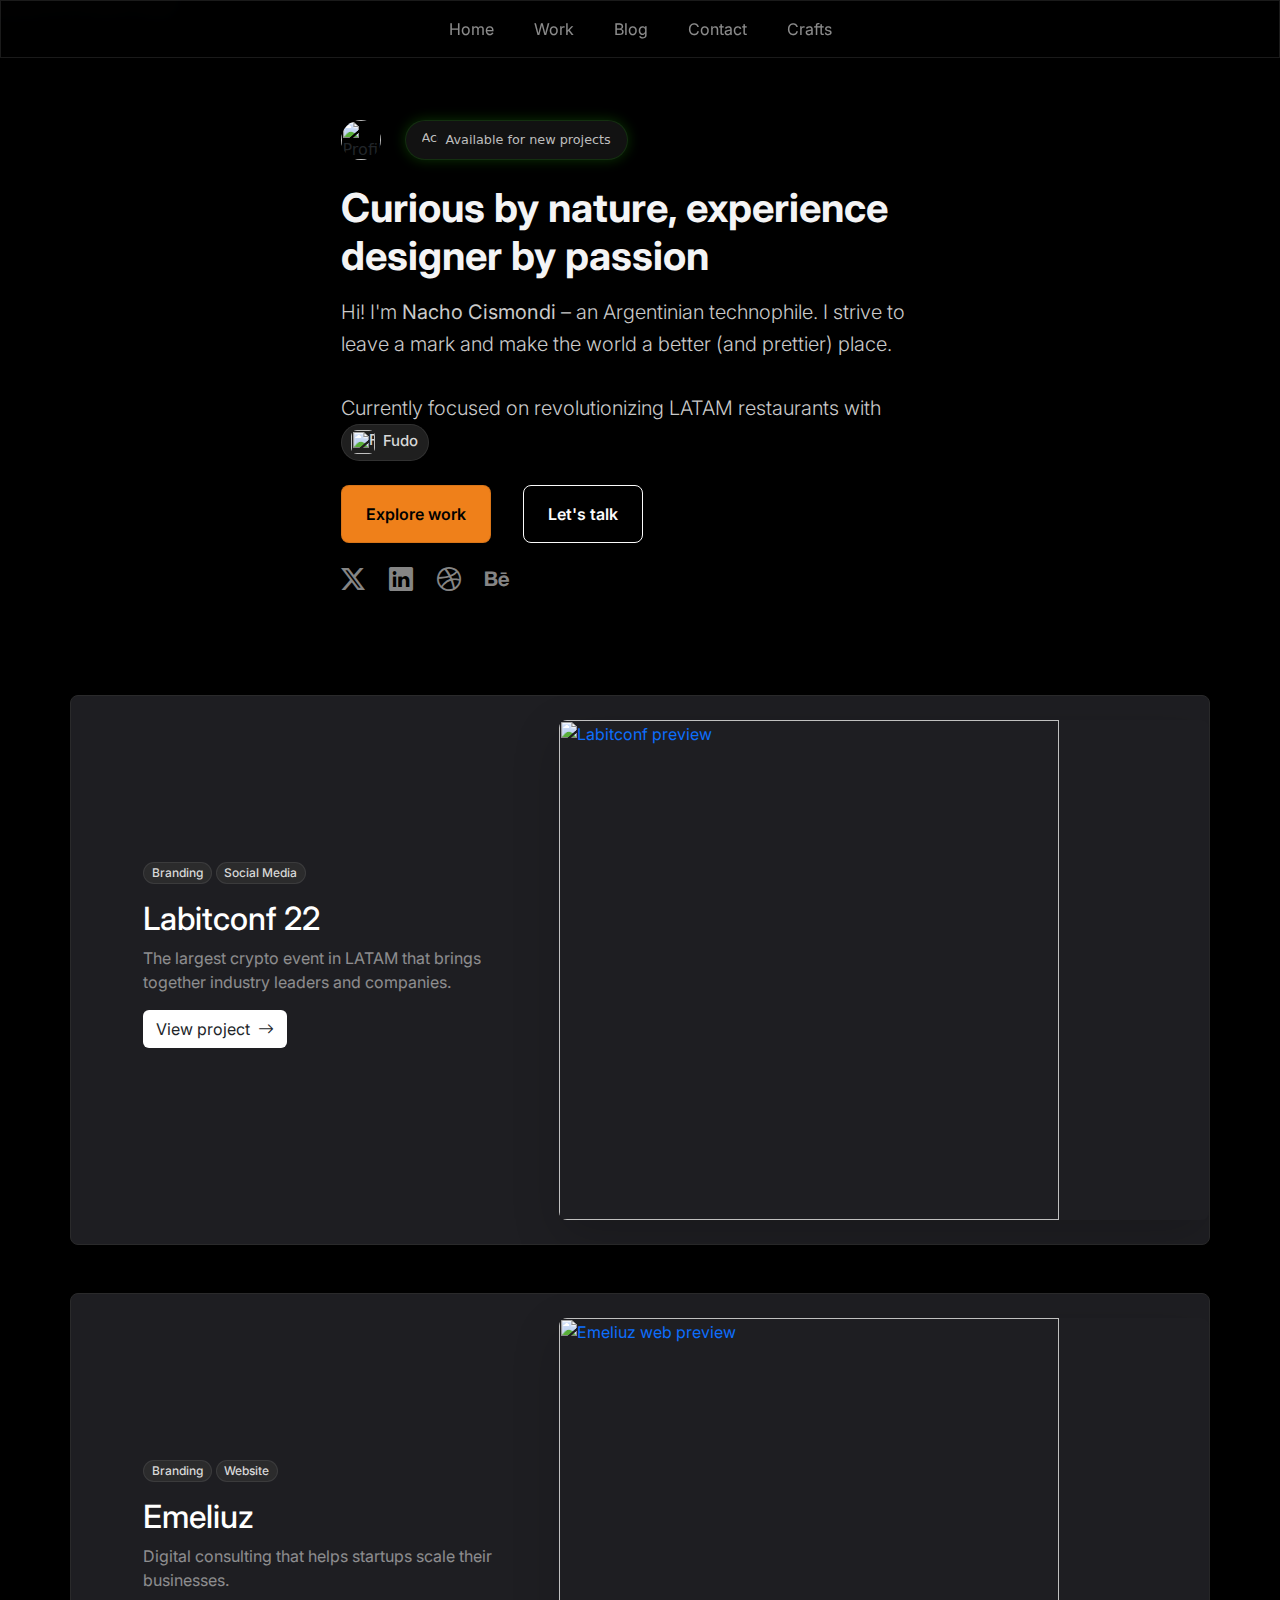
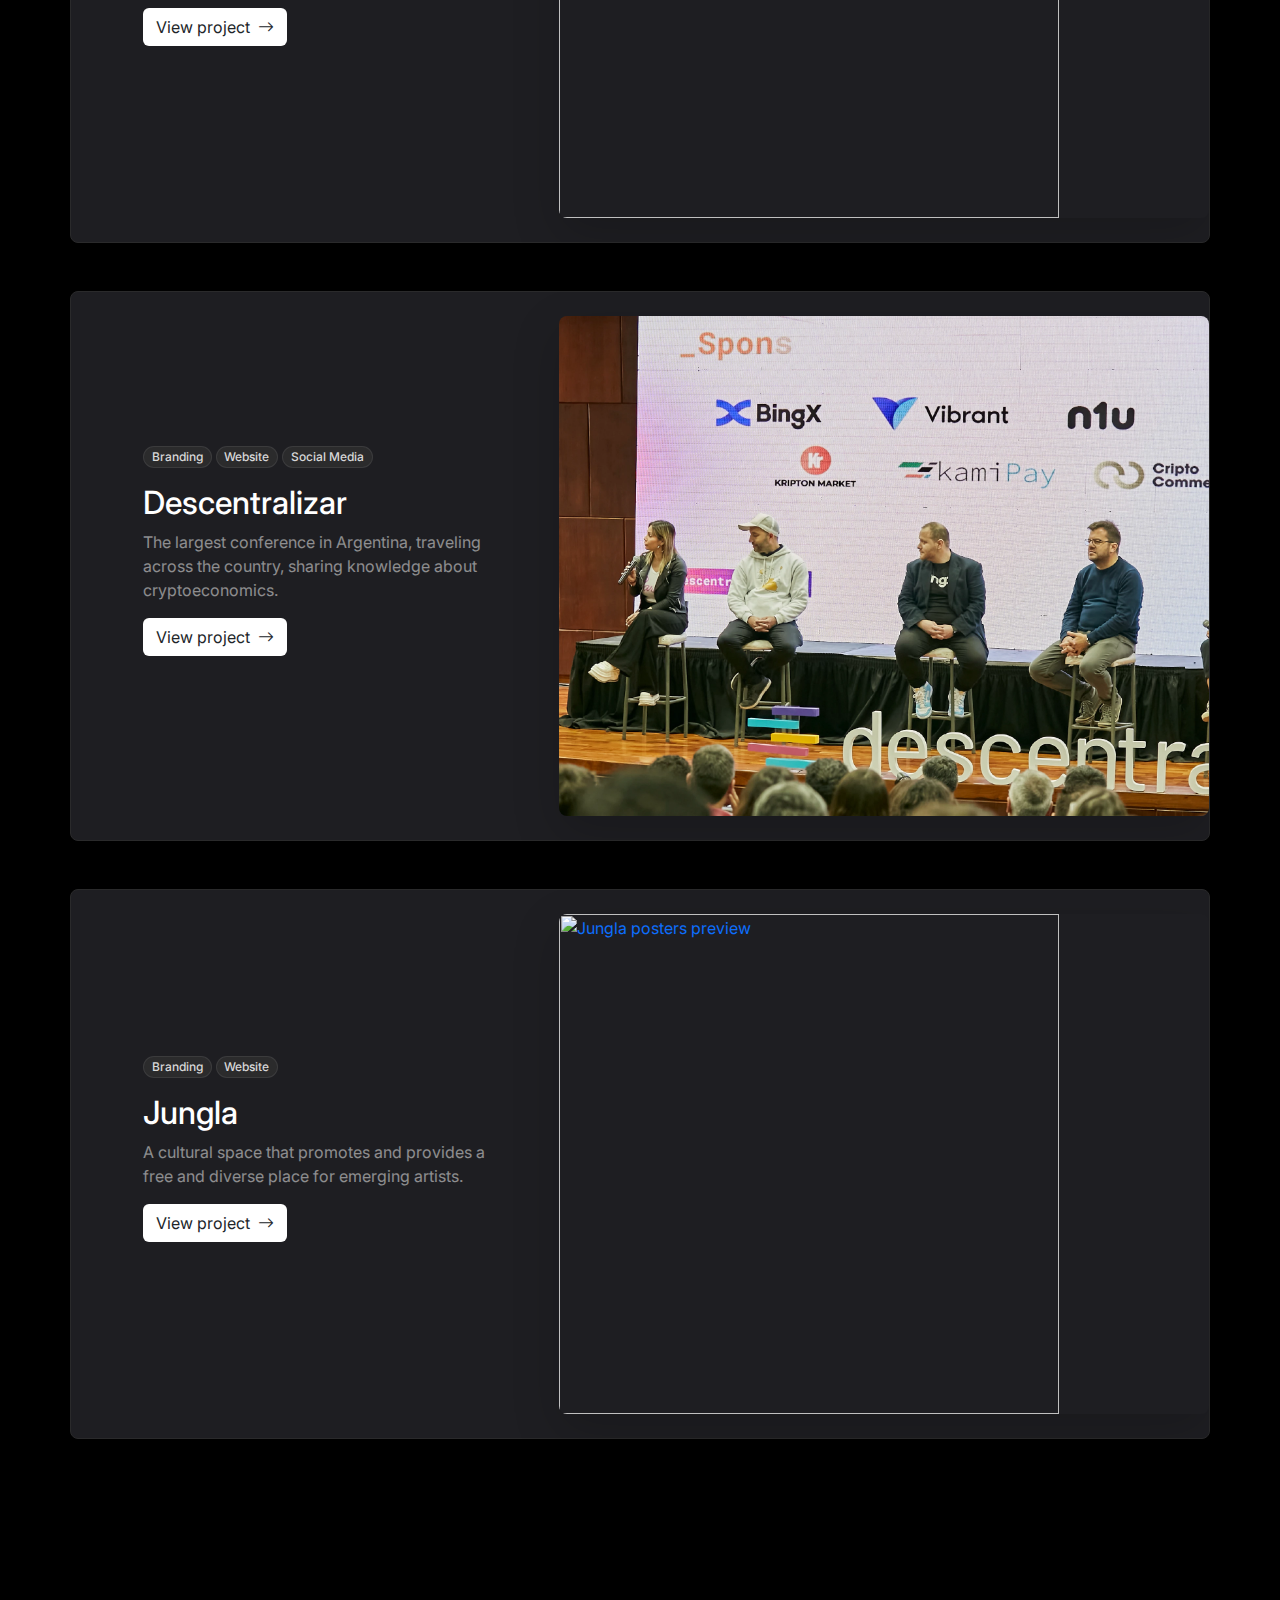
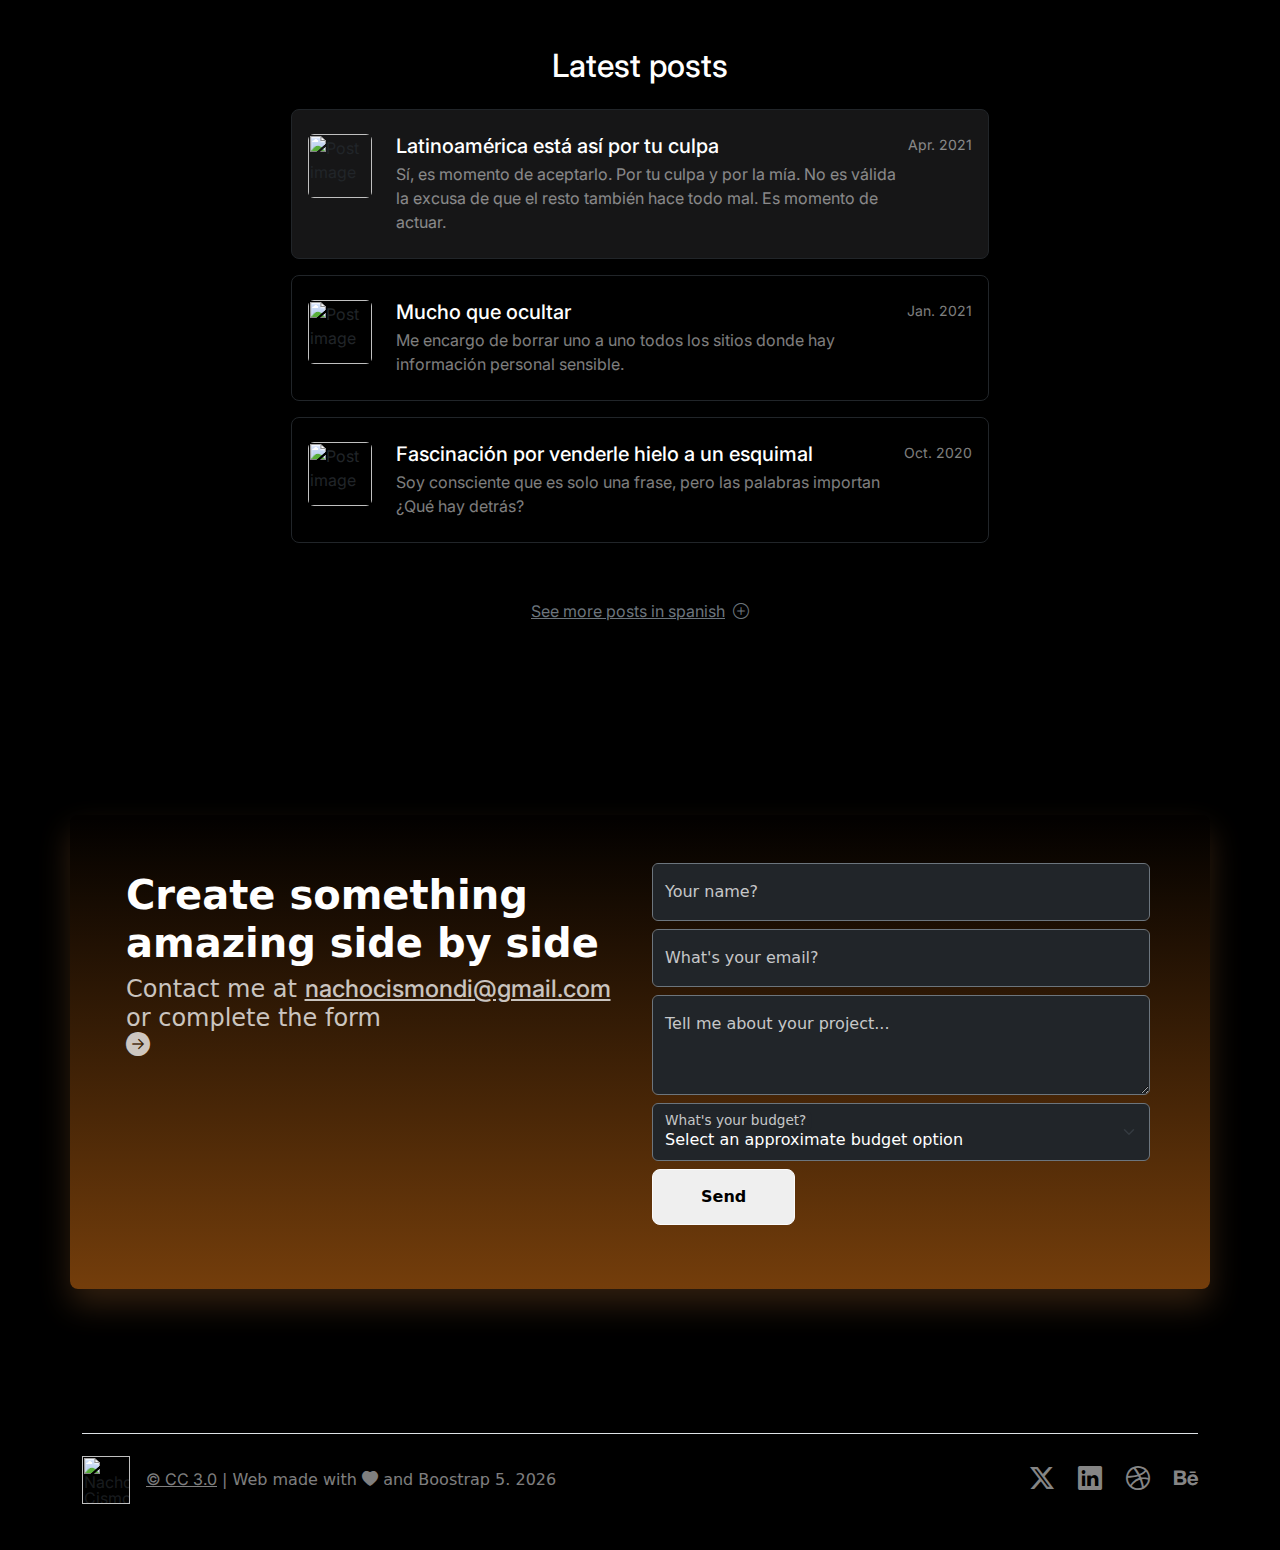
==== commit f1e26997: "Add files via upload" ====
--- a/index.html
+++ b/index.html
@@ -52,10 +52,13 @@
         <link rel="stylesheet" href="https://cdnjs.cloudflare.com/ajax/libs/animate.css/4.1.1/animate.min.css"/>
 
         <!-- Posthog script -->
-        <script>
-        !function(t,e){var o,n,p,r;e.__SV||(window.posthog=e,e._i=[],e.init=function(i,s,a){function g(t,e){var o=e.split(".");2==o.length&&(t=t[o[0]],e=o[1]),t[e]=function(){t.push([e].concat(Array.prototype.slice.call(arguments,0)))}}(p=t.createElement("script")).type="text/javascript",p.async=!0,p.src=s.api_host+"/static/array.js",(r=t.getElementsByTagName("script")[0]).parentNode.insertBefore(p,r);var u=e;for(void 0!==a?u=e[a]=[]:a="posthog",u.people=u.people||[],u.toString=function(t){var e="posthog";return"posthog"!==a&&(e+="."+a),t||(e+=" (stub)"),e},u.people.toString=function(){return u.toString(1)+".people (stub)"},o="capture identify alias people.set people.set_once set_config register register_once unregister opt_out_capturing has_opted_out_capturing opt_in_capturing reset isFeatureEnabled onFeatureFlags getFeatureFlag getFeatureFlagPayload reloadFeatureFlags group updateEarlyAccessFeatureEnrollment getEarlyAccessFeatures getActiveMatchingSurveys getSurveys onSessionId".split(" "),n=0;n<o.length;n++)g(u,o[n]);e._i.push([i,s,a])},e.__SV=1)}(document,window.posthog||[]);
-        posthog.init('phc_WKkGTdRhMT3KPXayGdLbpa38yiOBy3oN4IDtMp8TYPx',{api_host:'https://eu.posthog.com'})
-        </script>
+<script>
+    !function(t,e){var o,n,p,r;e.__SV||(window.posthog=e,e._i=[],e.init=function(i,s,a){function g(t,e){var o=e.split(".");2==o.length&&(t=t[o[0]],e=o[1]),t[e]=function(){t.push([e].concat(Array.prototype.slice.call(arguments,0)))}}(p=t.createElement("script")).type="text/javascript",p.crossOrigin="anonymous",p.async=!0,p.src=s.api_host.replace(".i.posthog.com","-assets.i.posthog.com")+"/static/array.js",(r=t.getElementsByTagName("script")[0]).parentNode.insertBefore(p,r);var u=e;for(void 0!==a?u=e[a]=[]:a="posthog",u.people=u.people||[],u.toString=function(t){var e="posthog";return"posthog"!==a&&(e+="."+a),t||(e+=" (stub)"),e},u.people.toString=function(){return u.toString(1)+".people (stub)"},o="init capture register register_once register_for_session unregister unregister_for_session getFeatureFlag getFeatureFlagPayload isFeatureEnabled reloadFeatureFlags updateEarlyAccessFeatureEnrollment getEarlyAccessFeatures on onFeatureFlags onSessionId getSurveys getActiveMatchingSurveys renderSurvey canRenderSurvey identify setPersonProperties group resetGroups setPersonPropertiesForFlags resetPersonPropertiesForFlags setGroupPropertiesForFlags resetGroupPropertiesForFlags reset get_distinct_id getGroups get_session_id get_session_replay_url alias set_config startSessionRecording stopSessionRecording sessionRecordingStarted captureException loadToolbar get_property getSessionProperty createPersonProfile opt_in_capturing opt_out_capturing has_opted_in_capturing has_opted_out_capturing clear_opt_in_out_capturing debug getPageViewId captureTraceFeedback captureTraceMetric".split(" "),n=0;n<o.length;n++)g(u,o[n]);e._i.push([i,s,a])},e.__SV=1)}(document,window.posthog||[]);
+    posthog.init('phc_WKkGTdRhMT3KPXayGdLbpa38yiOBy3oN4IDtMp8TYPx', {
+        api_host: 'https://eu.i.posthog.com',
+        person_profiles: 'identified_only', // or 'always' to create profiles for anonymous users as well
+    })
+</script>
 
     </head>
 
@@ -69,7 +72,7 @@
                     <ul class="navbar-nav gap-4">
                         <li class="nav-item"> <a class="nav-link" href="#home">Home</a></li>
                         <li class="nav-item"><a class="nav-link" href="#work">Work</a></li>
-                        <li class="nav-item"><a class="nav-link" href="#blog">Blog</a></li>
+                        <li class="nav-item"><a class="nav-link" href="https://blog.nachocismondi.com" target="blank">Blog</a></li>
                         <li class="nav-item"><a class="nav-link" href="#contact">Contact</a></li>
                         <li class="nav-item"><a class="nav-link" href="crafts">Crafts</a></li>
                     </ul>
@@ -212,10 +215,10 @@
     <section class="bg-black py-5 my-5" id="blog">
         <div class="container col-lg-7 p-4 gap-5 py-md-5 align-items-center">
 
-            <h2 class="display-8 text-white mb-3 text-center">Lastes posts</h2>
+            <h2 class="display-8 text-white mb-3 text-center">Latest posts</h2>
             <div class="first-post list-group justify-content-center">
-                <a href="https://medium.com/nachocismondi/lationamerica-esta-asi-por-tu-culpa-803229490284" class="bg-black list-group-item list-group-item d-md-flex gap-4 py-4 rounded-3 my-2 border-dark" aria-current="true" target="blank">
-                <img src="blog/lationamerica-esta-asi-por-tu-culpa/image-main.webp" width="64px" class="rounded mb-3 mb-md-0" alt="Post image">
+                <a href="https://blog.nachocismondi.com/latinoamerica-esta-asi-por-tu-culpa" class="bg-black list-group-item list-group-item d-md-flex gap-4 py-4 rounded-3 my-2 border-dark" aria-current="true" target="blank">
+                <img src="blog/latam-image-main.webp" width="64px" class="rounded mb-3 mb-md-0" alt="Post image">
                     <div class="d-md-flex gap-2 w-100 justify-content-between">
                         <div>
                             <h5 class="mb-1 text-white">Latinoamérica está así por tu culpa</h5>
@@ -228,8 +231,8 @@
 
 
             <div class="list-post list-group justify-content-center">
-                <a href="https://medium.com/nachocismondi/mucho-que-ocultar-5b85ef57cfa9" class="bg-black list-group-item list-group-item d-md-flex gap-4 py-4 rounded-3 my-2 border-dark" aria-current="true" target="blank">
-                <img src="blog/mucho-que-ocultar/image-main.webp" width="64px" class="rounded mb-3 mb-md-0" alt="Post image">
+                <a href="https://blog.nachocismondi.com/mucho-que-ocultar" class="bg-black list-group-item list-group-item d-md-flex gap-4 py-4 rounded-3 my-2 border-dark" aria-current="true" target="blank">
+                <img src="blog/ocultar-image-main.webp" width="64px" class="rounded mb-3 mb-md-0" alt="Post image">
                     <div class="d-md-flex gap-2 w-100 justify-content-between">
                         <div>
                             <h5 class="mb-1 text-white">Mucho que ocultar</h5>
@@ -242,8 +245,8 @@
 
 
             <div class="list-post list-group justify-content-center">
-                <a href="https://medium.com/nachocismondi/fascinacion-por-vender-hielo-a-un-esquimal-e460b52831b7" class="bg-black list-group-item list-group-item d-md-flex gap-4 py-4 rounded-3 my-2 border-dark" aria-current="true" target="blank">
-                <img src="blog/venderle-hielo-a-esquimal/image-main.webp" width="64px" class="rounded mb-3 mb-md-0" alt="Post image">
+                <a href="https://blog.nachocismondi.com/venderle-hielo-a-un-esquimal" class="bg-black list-group-item list-group-item d-md-flex gap-4 py-4 rounded-3 my-2 border-dark" aria-current="true" target="blank">
+                <img src="blog/hielo-image-main.webp" width="64px" class="rounded mb-3 mb-md-0" alt="Post image">
                     <div class="d-md-flex gap-2 w-100 justify-content-between">
                         <div>
                             <h5 class="mb-1 text-white">Fascinación por venderle hielo a un esquimal</h5>
@@ -256,7 +259,7 @@
 
         </div>
             <div class="col text-center">
-                <a class="link-secondary text-secondary" href="https://medium.com/nachocismondi" target="blank">See more posts in spanish<i class="bi bi-plus-circle ms-2"></i></a>
+                <a class="link-secondary text-secondary" href="https://blog.nachocismondi.com" target="blank">See more posts in spanish<i class="bi bi-plus-circle ms-2"></i></a>
             </div>
 
     </section>
